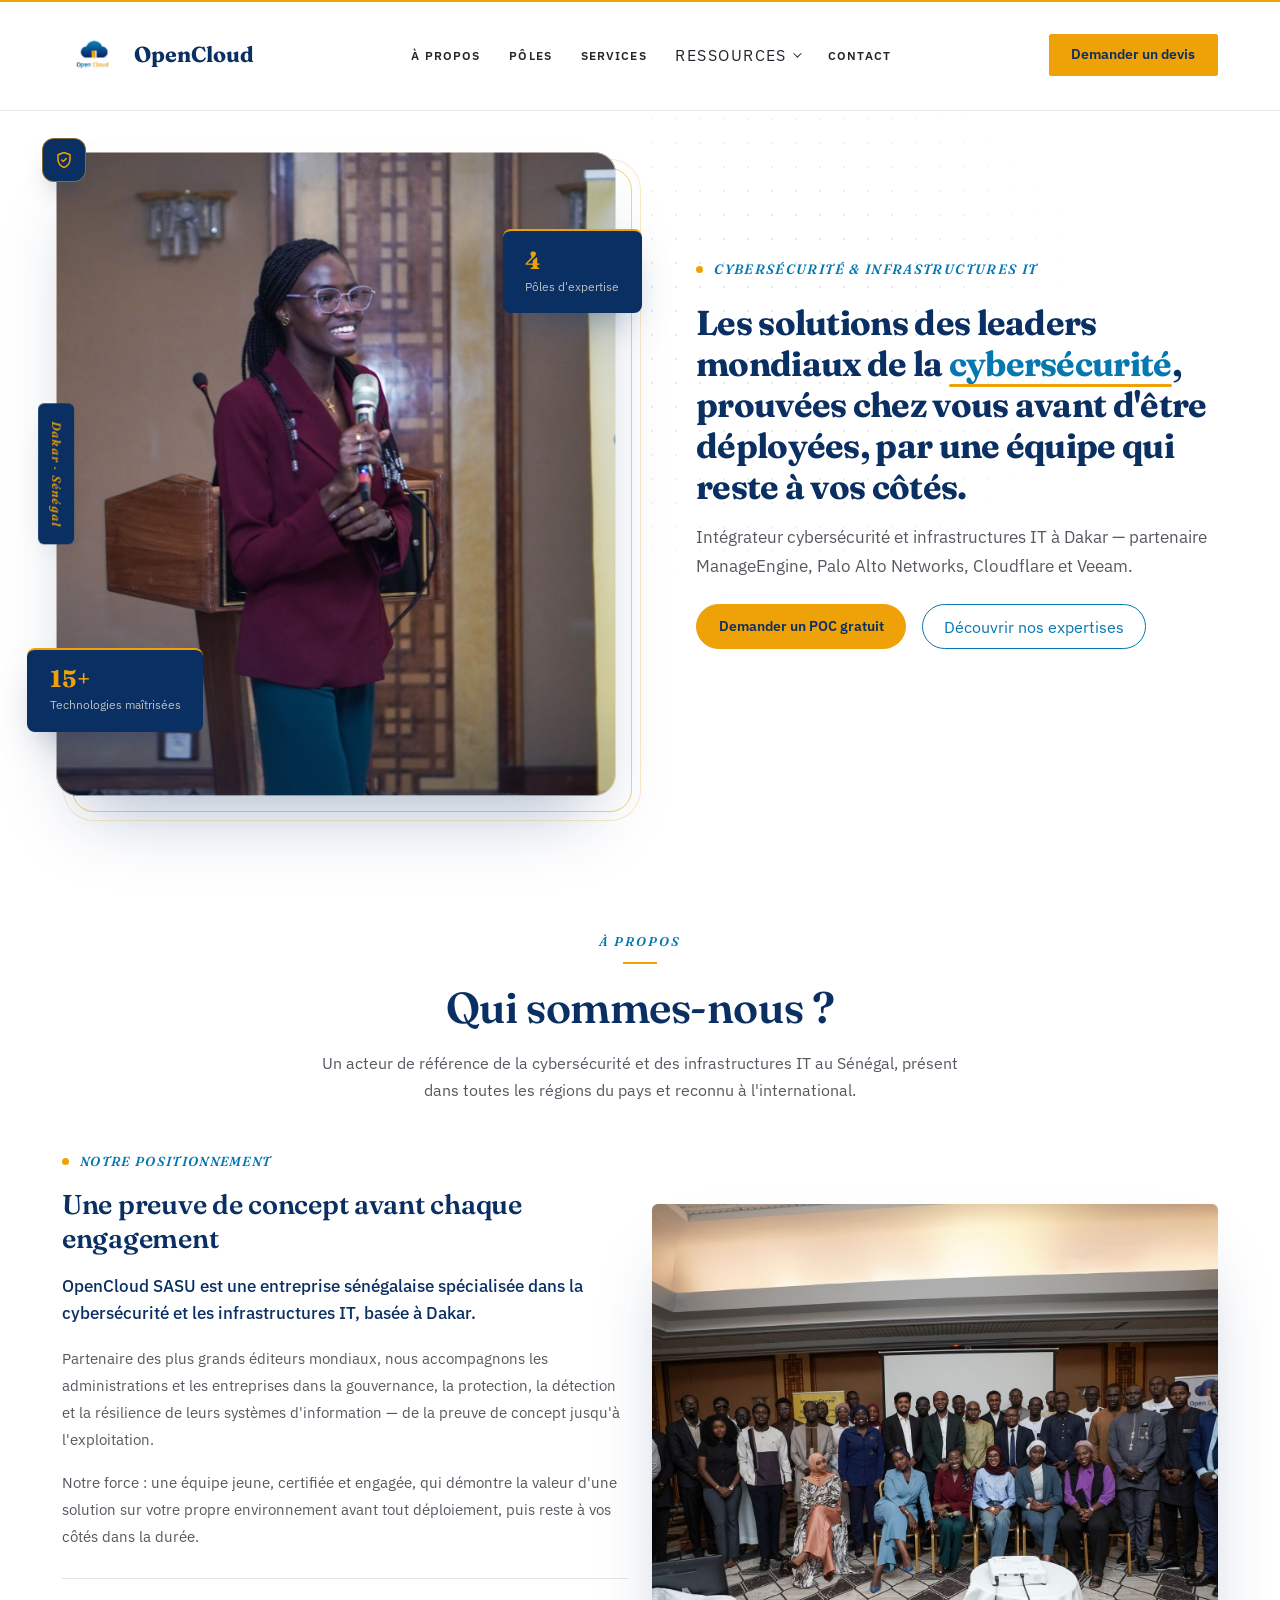
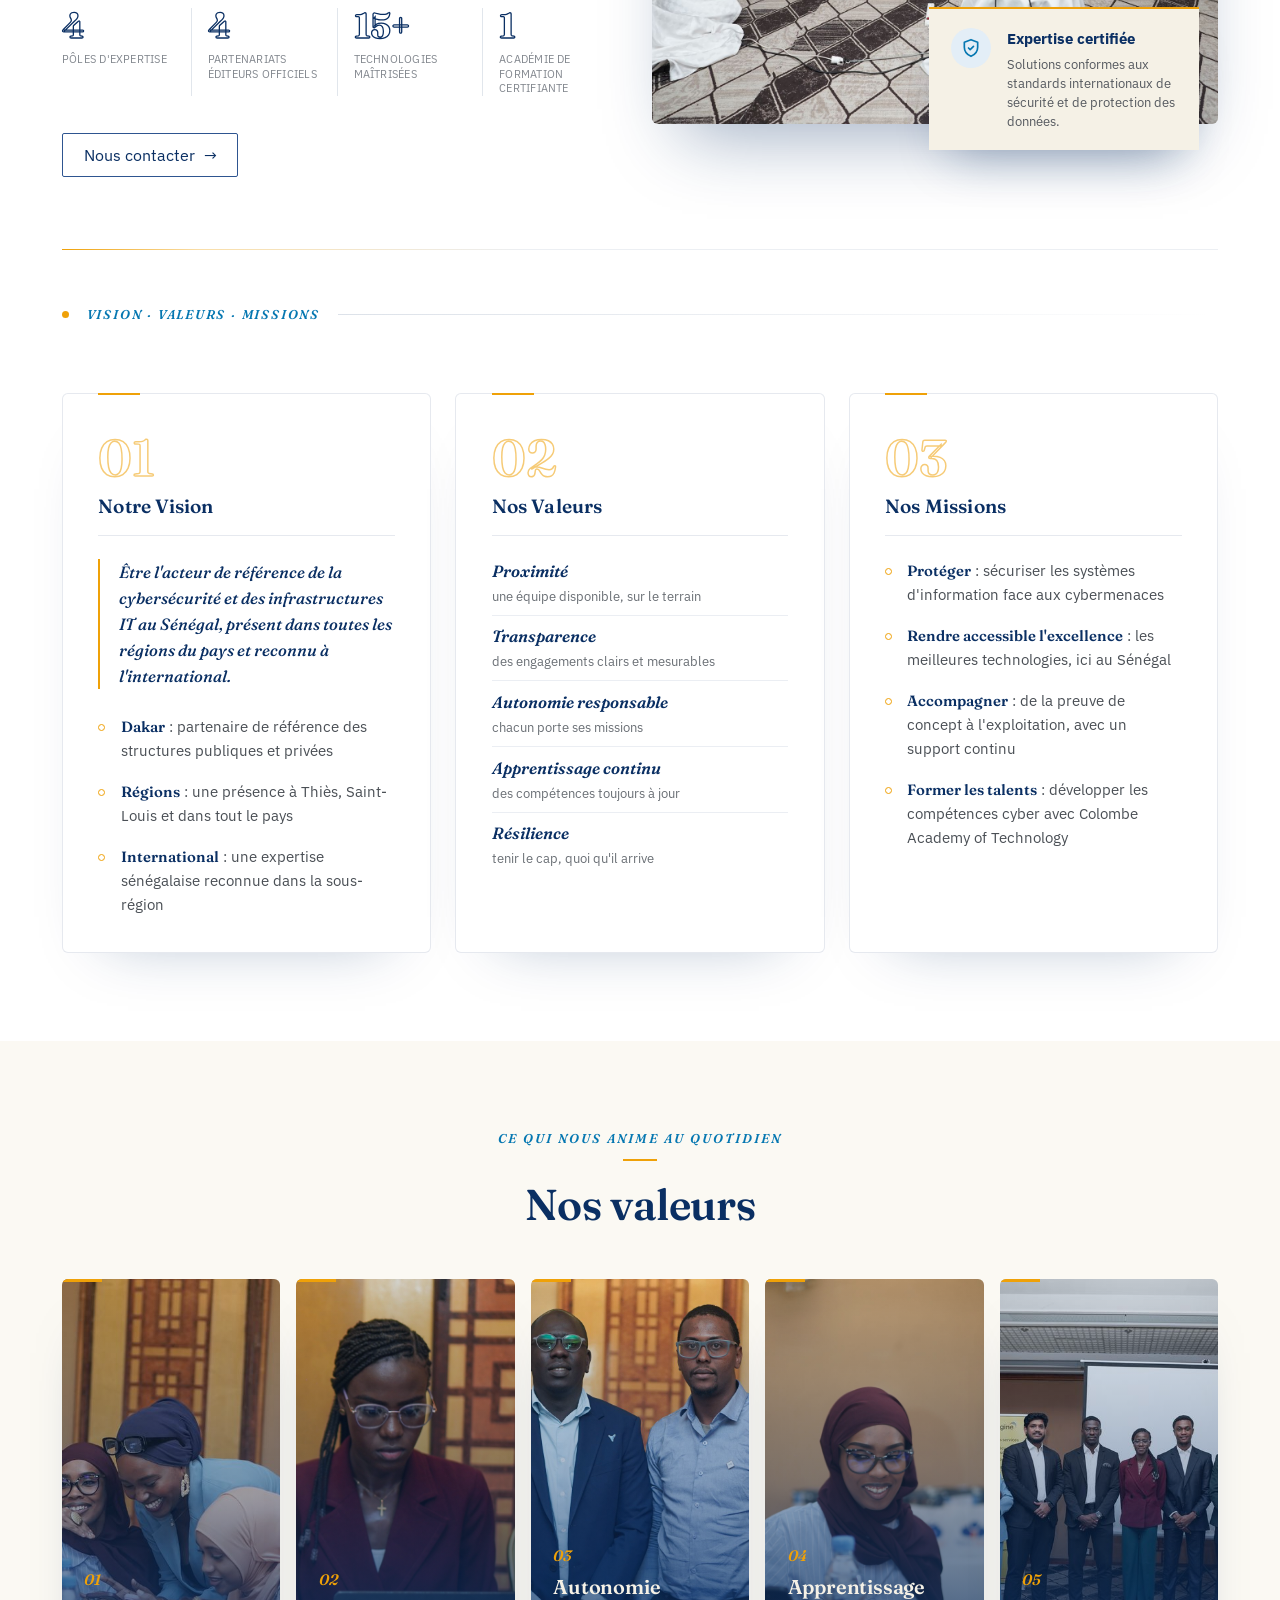
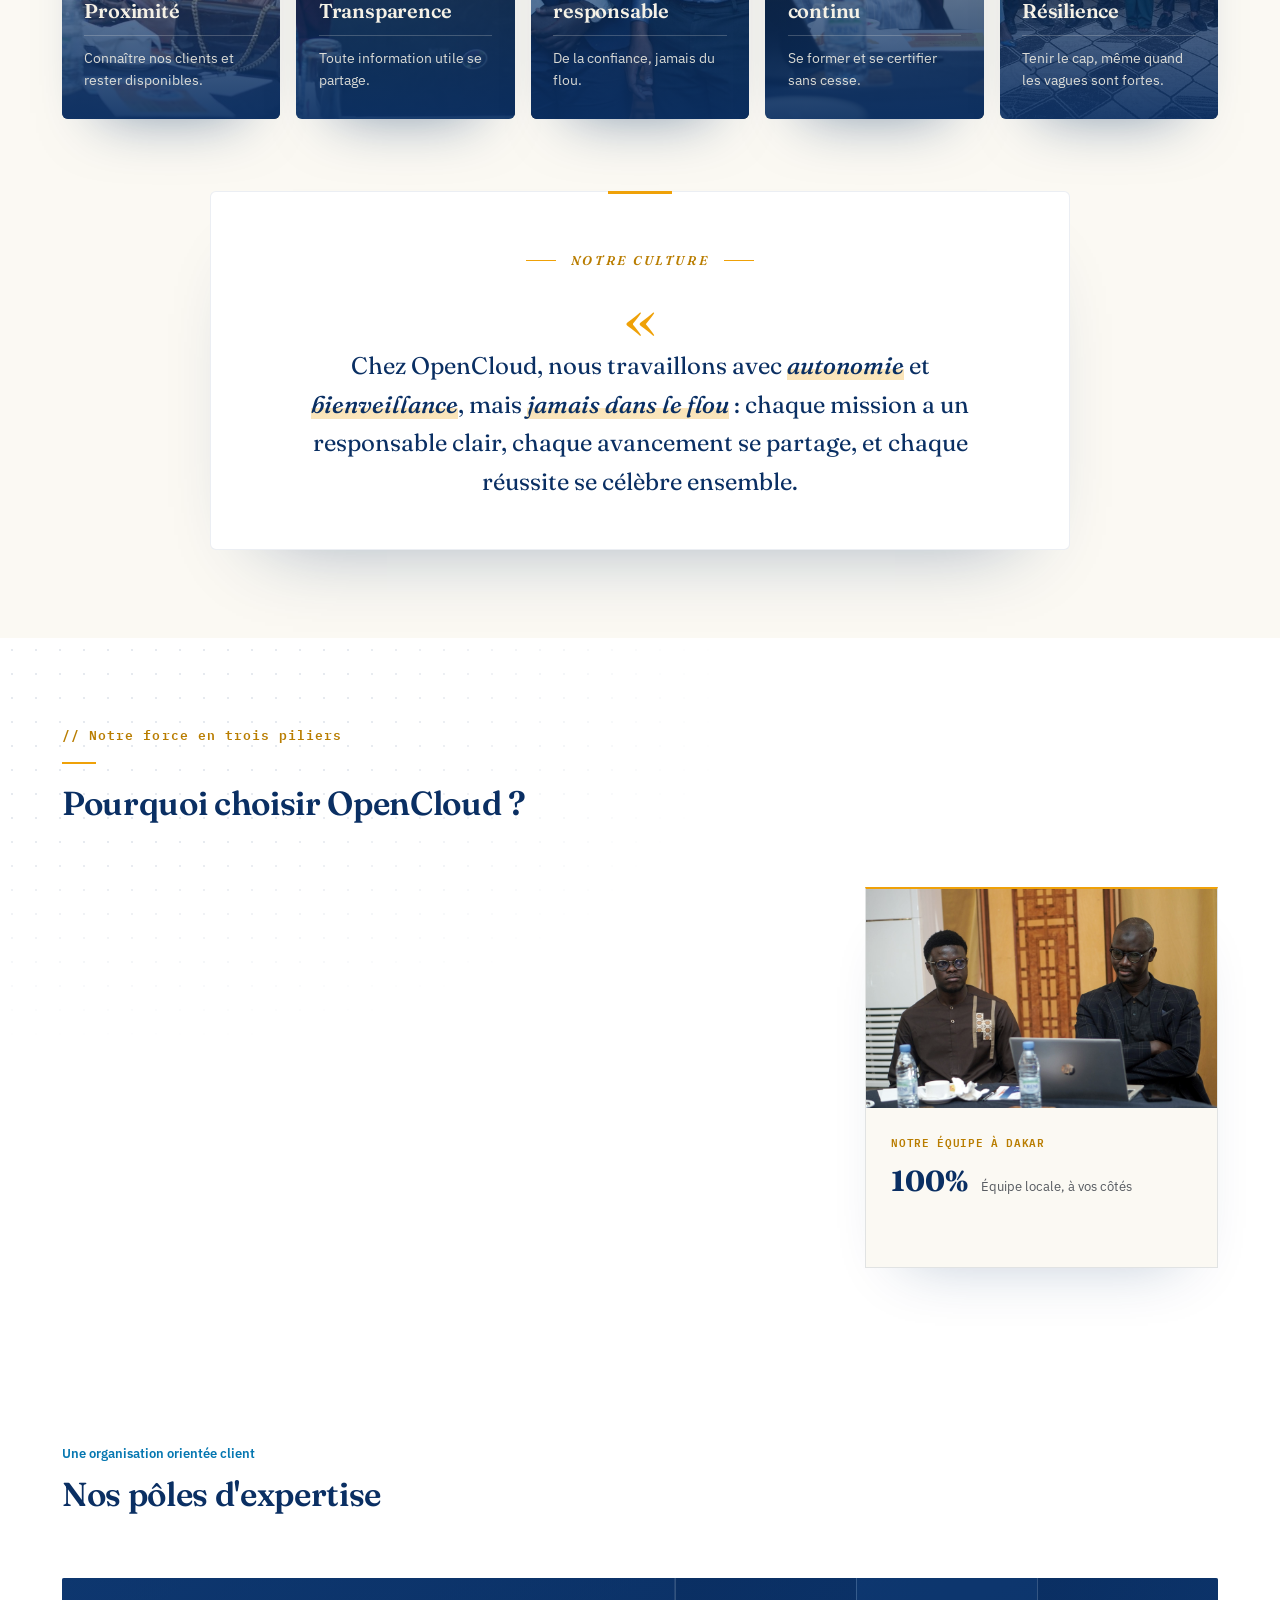
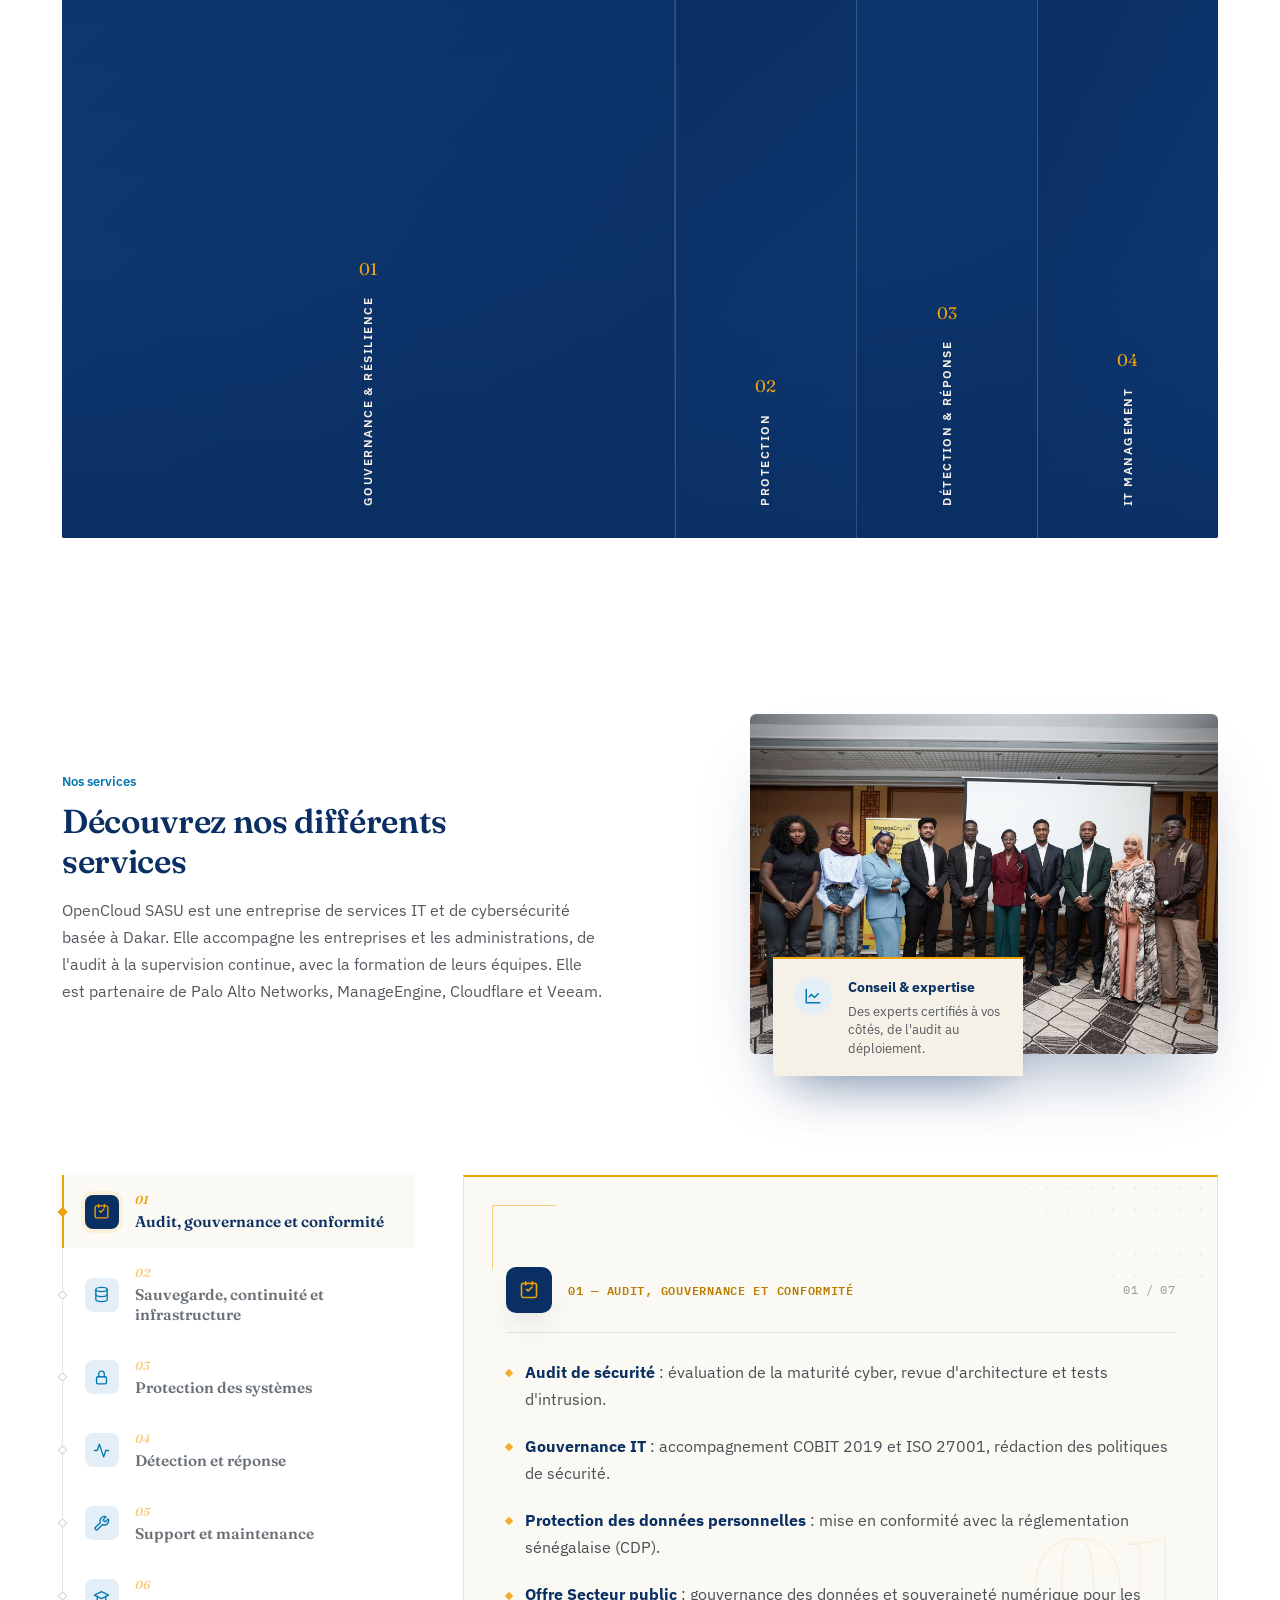
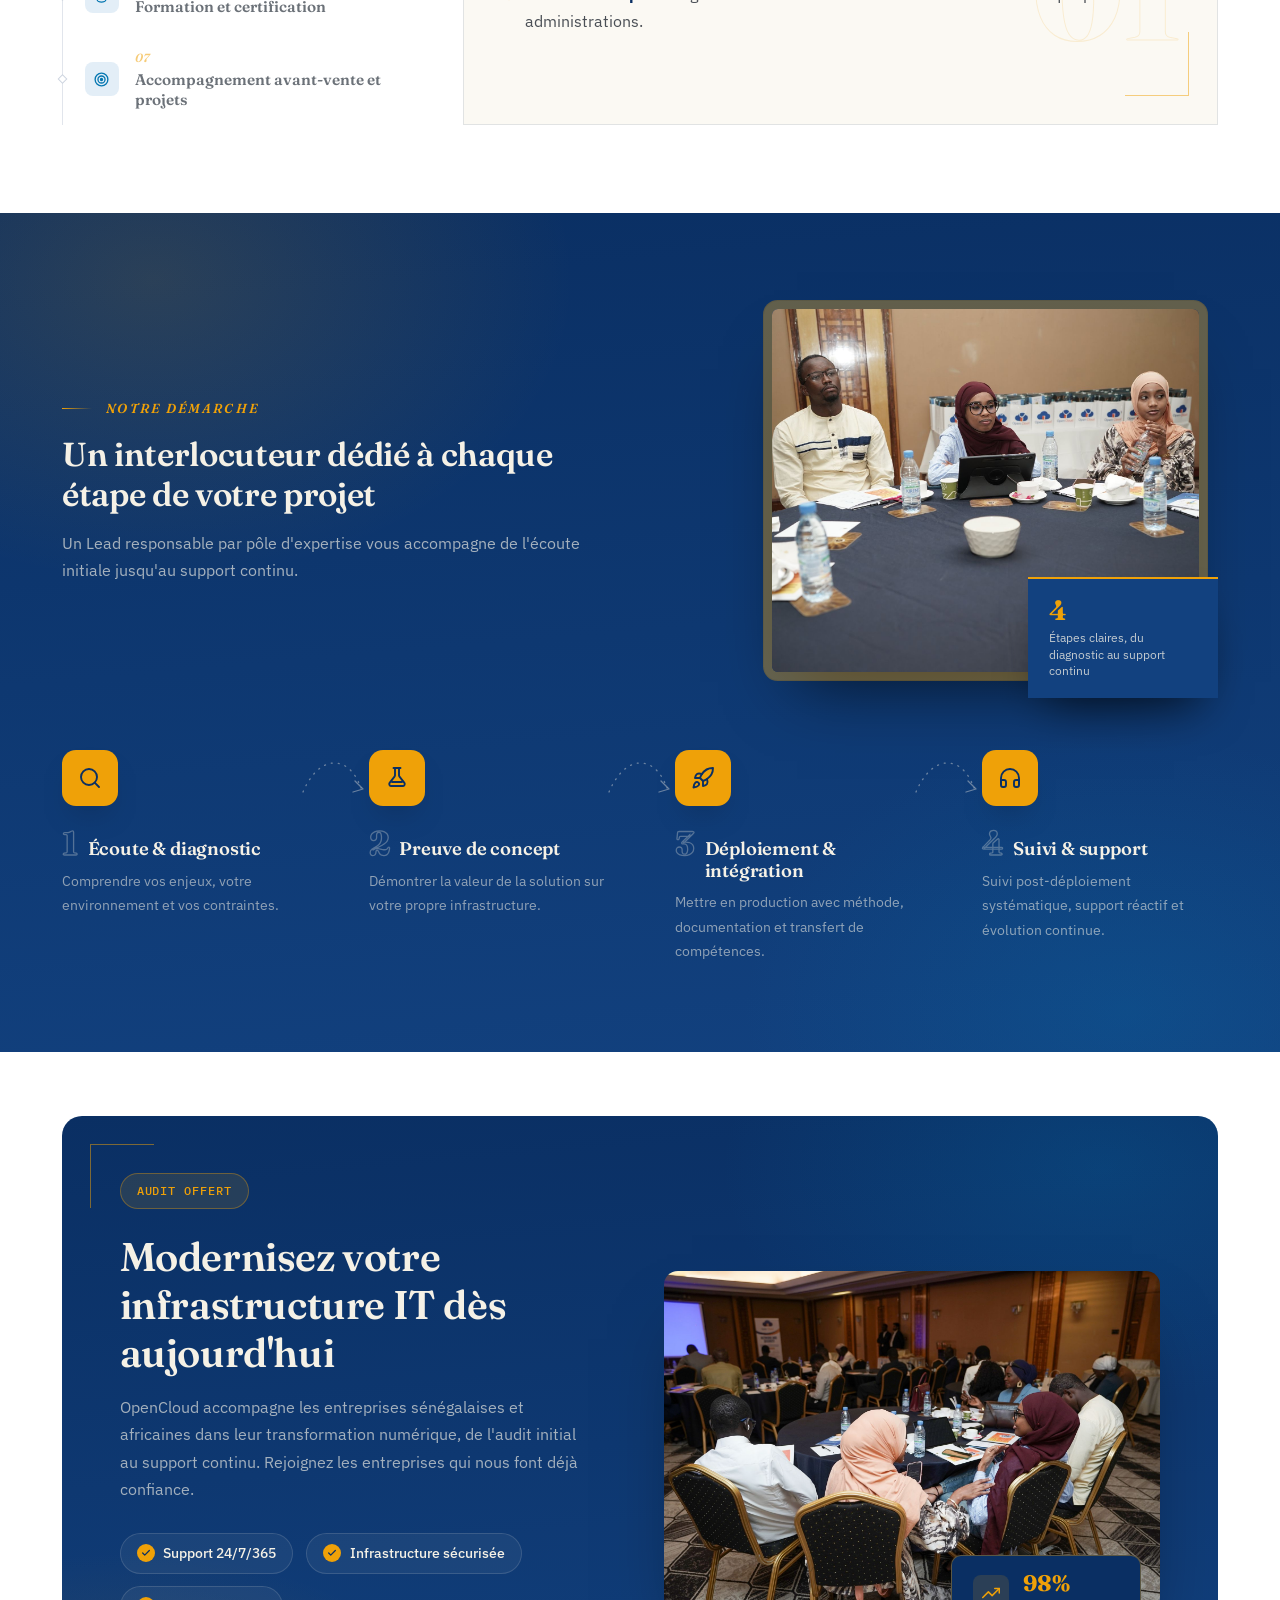
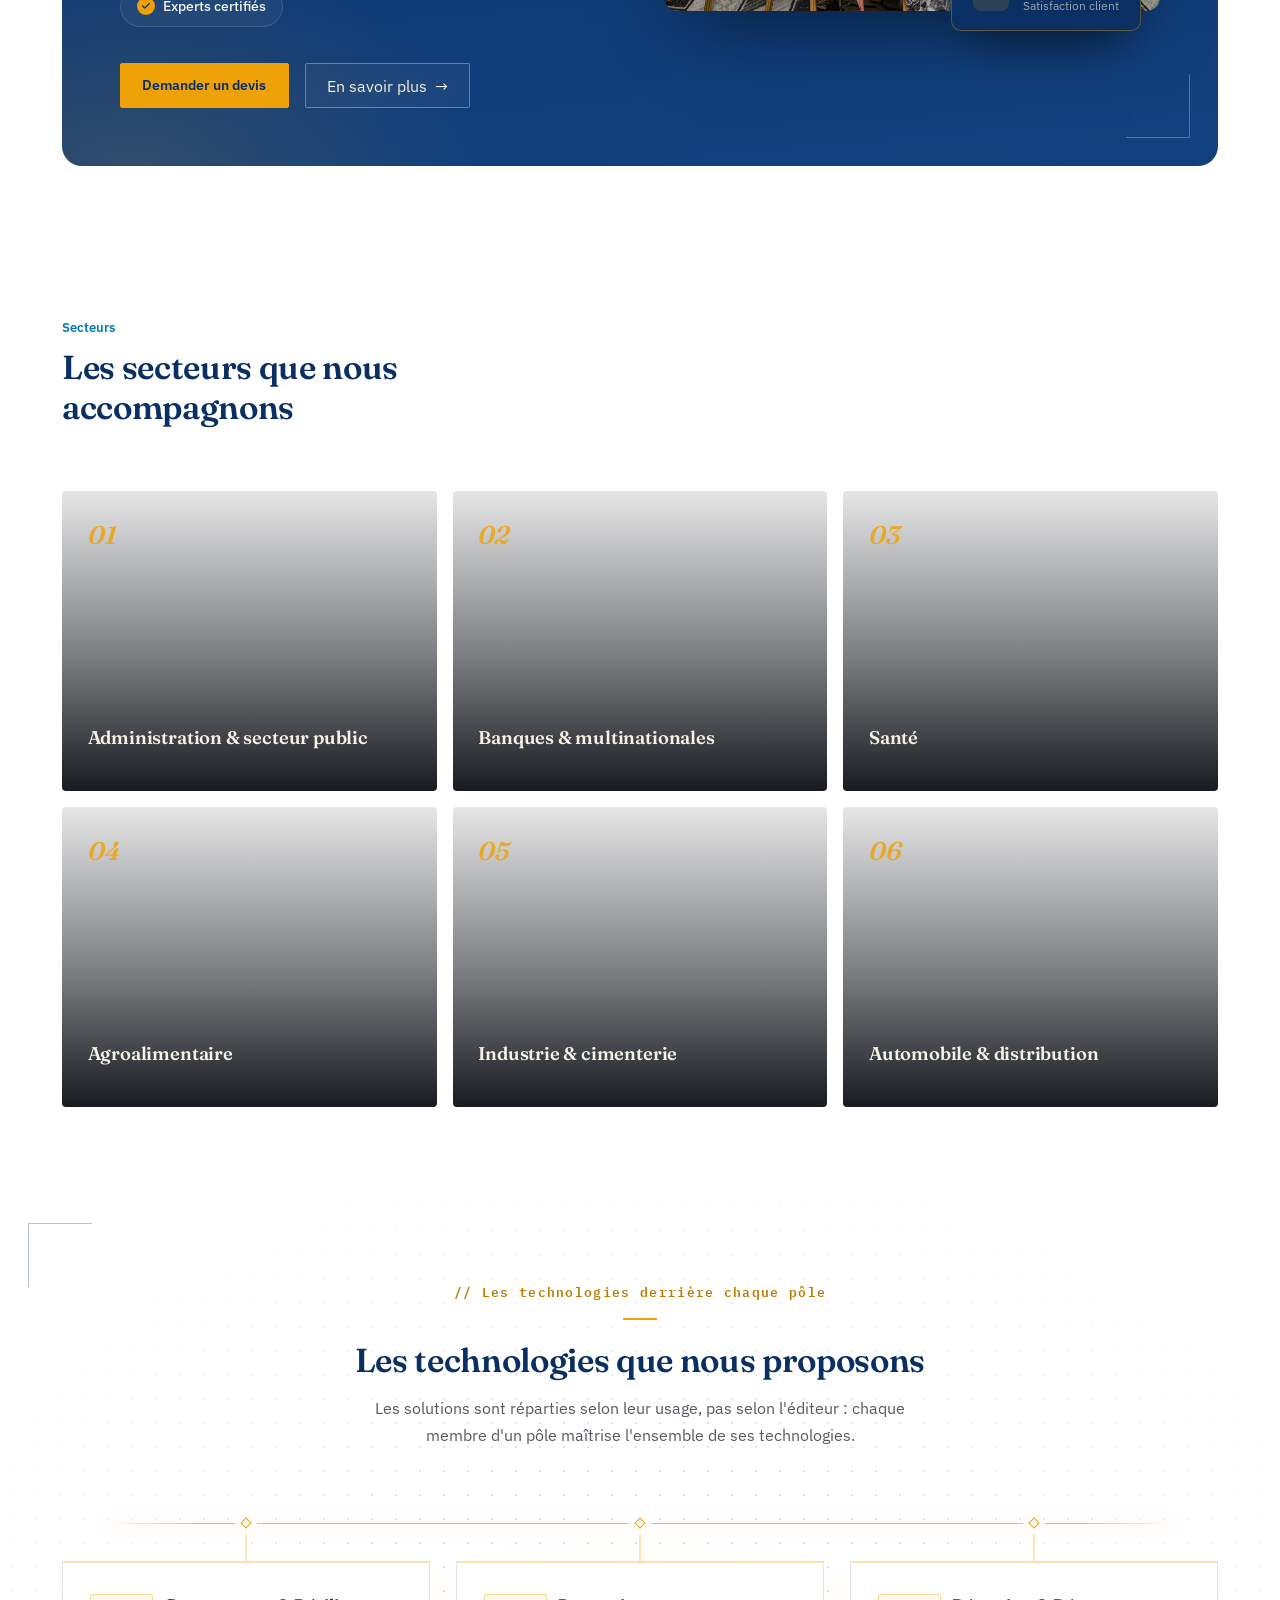
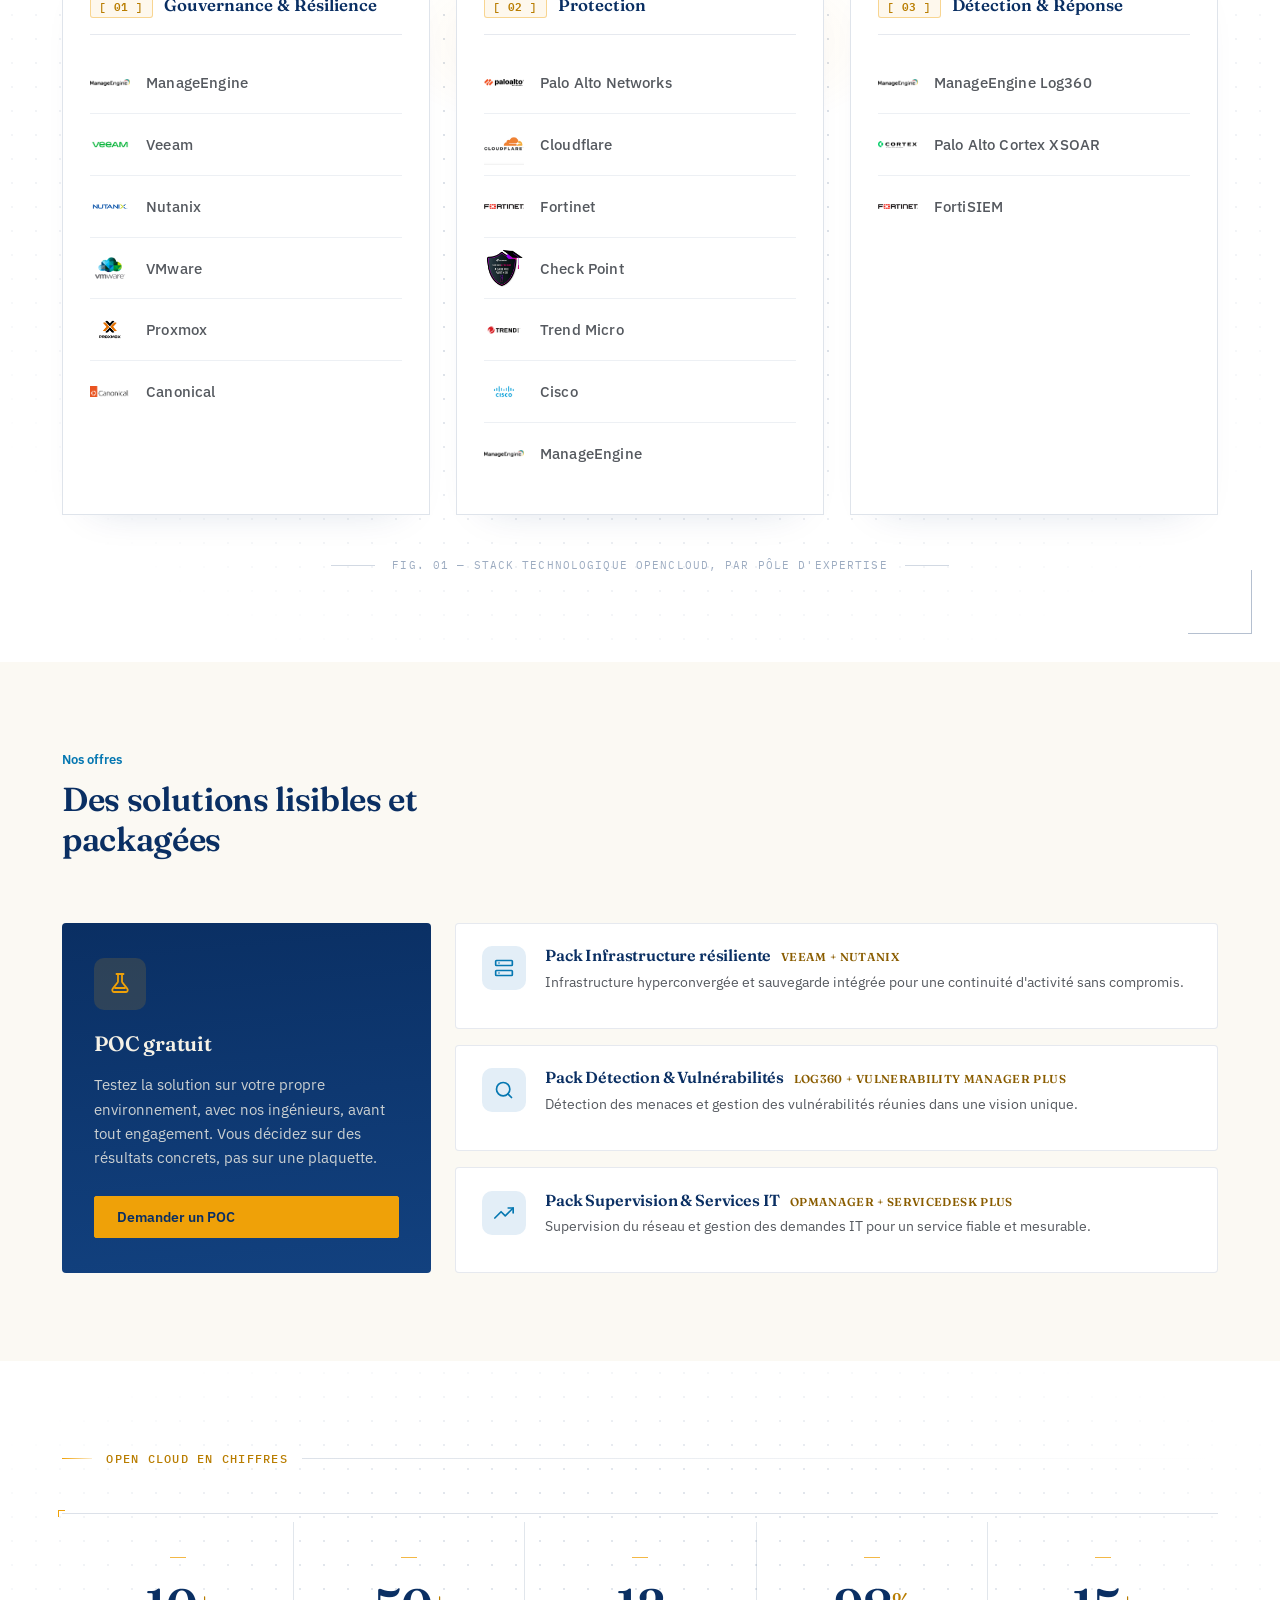
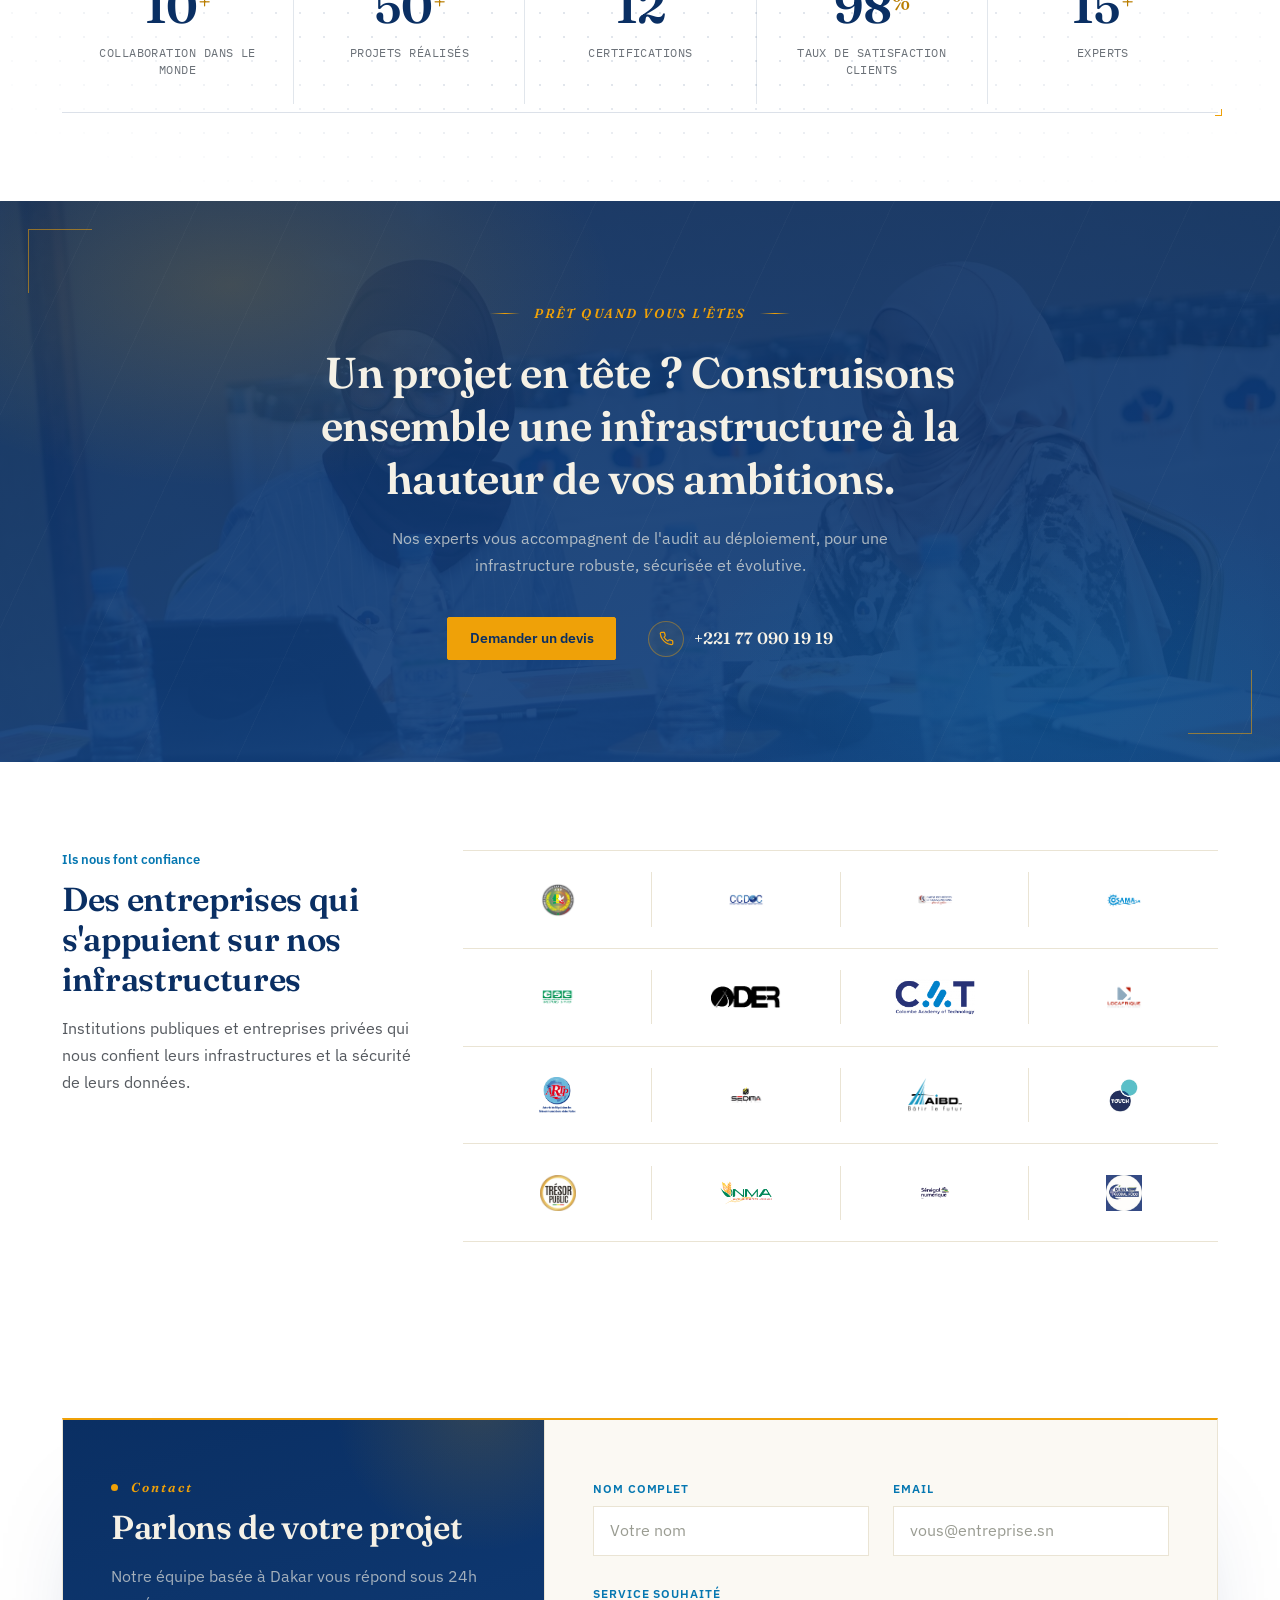
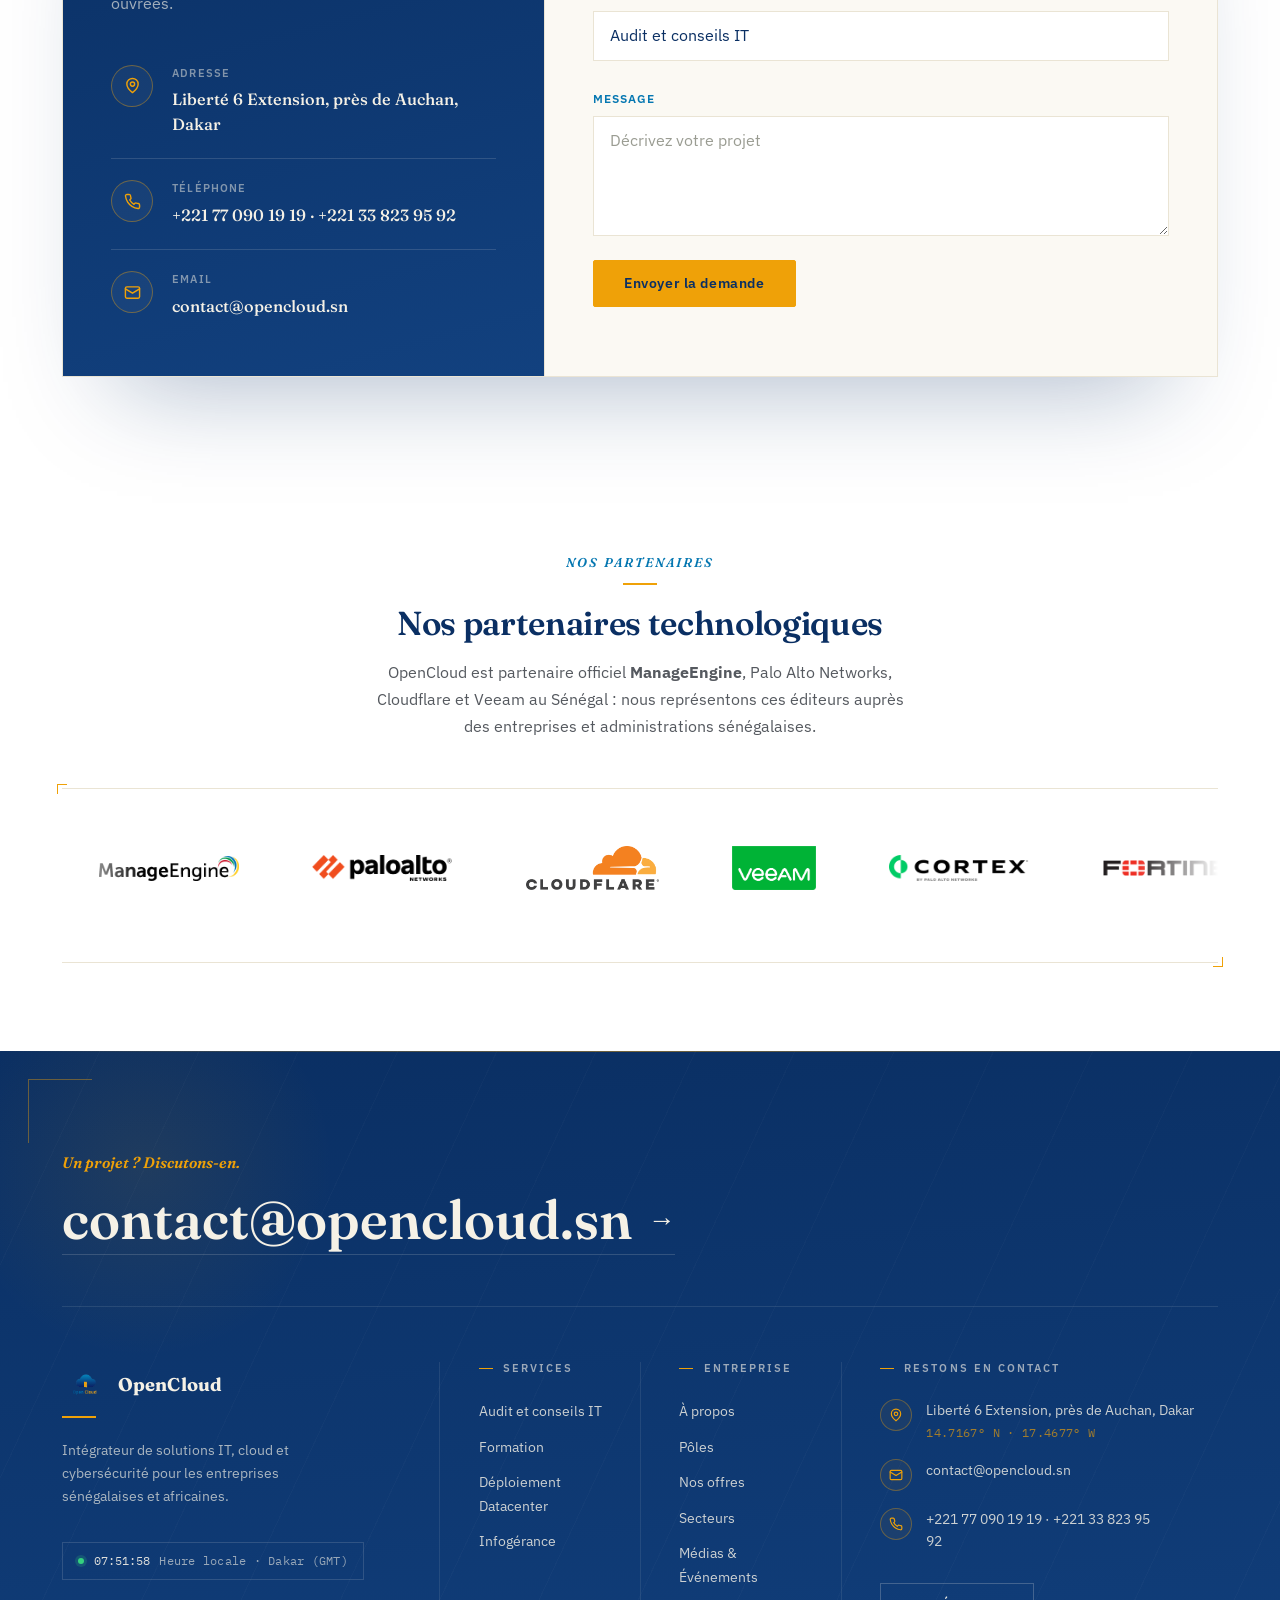
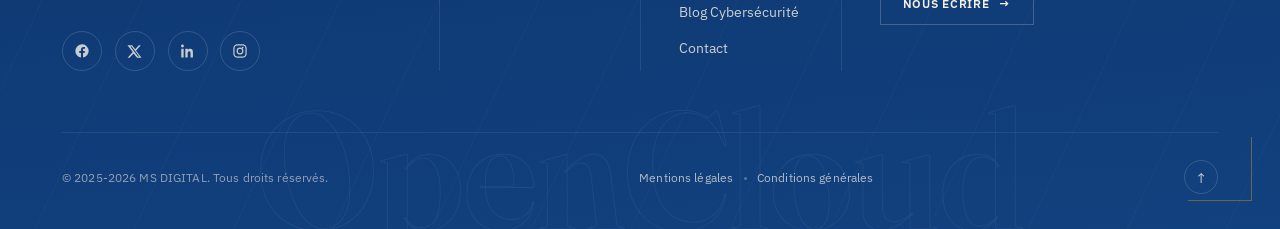
==== index.html @ cae8d03e "Initial deploy: OpenCloud SN website for supervisor review Static site (HTML/CSS/JS) built for OpenC" ====
<!doctype html>
<html lang="fr">
<head>
<meta charset="utf-8">
<meta name="viewport" content="width=device-width, initial-scale=1">
<title>OpenCloud SN — Partenaire ManageEngine au Sénégal | Cybersécurité Dakar</title>
<meta name="description" content="OpenCloud est partenaire officiel ManageEngine, Palo Alto Networks, Cloudflare et Veeam au Sénégal. Intégrateur cybersécurité et infrastructures IT basé à Dakar : audit, gouvernance, protection, détection & réponse, infogérance.">
<link rel="canonical" href="https://www.opencloud.sn/">
<link rel="icon" type="image/png" href="images/logo_open.png">

<meta property="og:type" content="website">
<meta property="og:site_name" content="OpenCloud SN">
<meta property="og:title" content="OpenCloud SN — Partenaire ManageEngine au Sénégal">
<meta property="og:description" content="Partenaire officiel ManageEngine, Palo Alto Networks, Cloudflare et Veeam. Intégrateur cybersécurité et infrastructures IT à Dakar, Sénégal.">
<meta property="og:image" content="https://www.opencloud.sn/images/logo_open.png">
<meta property="og:locale" content="fr_SN">

<link rel="preconnect" href="https://fonts.googleapis.com">
<link rel="preconnect" href="https://fonts.gstatic.com" crossorigin>
<link href="https://fonts.googleapis.com/css2?family=Fraunces:opsz,wght@9..144,500;9..144,600;9..144,700&family=IBM+Plex+Sans:wght@400;500;600;700&family=IBM+Plex+Mono:wght@400;500;600&display=swap" rel="stylesheet">

<link rel="stylesheet" href="bootstrap.min.css">
<link rel="stylesheet" href="style.css">

<script type="application/ld+json">
{
  "@context": "https://schema.org",
  "@type": "Organization",
  "name": "OpenCloud SASU",
  "alternateName": "OpenCloud SN",
  "url": "https://www.opencloud.sn/",
  "logo": "https://www.opencloud.sn/images/logo_open.png",
  "description": "OpenCloud est un intégrateur de solutions IT et de cybersécurité basé à Dakar, Sénégal, partenaire officiel de ManageEngine, Palo Alto Networks, Cloudflare et Veeam.",
  "address": {
    "@type": "PostalAddress",
    "streetAddress": "Liberté 6 Extension, près de Auchan",
    "addressLocality": "Dakar",
    "addressCountry": "SN"
  },
  "geo": {
    "@type": "GeoCoordinates",
    "latitude": 14.7167,
    "longitude": -17.4677
  },
  "telephone": "+221770901919",
  "email": "contact@opencloud.sn",
  "areaServed": {
    "@type": "Country",
    "name": "Sénégal"
  },
  "knowsAbout": ["ManageEngine", "Palo Alto Networks", "Cloudflare", "Veeam", "Cybersécurité", "SIEM", "SOC"],
  "makesOffer": [
    {
      "@type": "Offer",
      "itemOffered": {
        "@type": "Service",
        "name": "Intégration et support ManageEngine",
        "provider": { "@type": "Organization", "name": "OpenCloud SASU" },
        "areaServed": "Sénégal"
      }
    }
  ]
}
</script>
</head>
<body>

<div class="scroll-progress" id="scrollProgress" aria-hidden="true"></div>

<!-- ===================== HEADER ===================== -->
<header class="site-header site-header-solid">
  <div class="container-xl d-flex align-items-center justify-content-between">
    <a href="#" class="brand"><img src="images/logo_open.png" alt="OpenCloud SN" class="brand-logo">OpenCloud</a>

    <nav class="d-none d-lg-flex align-items-center">
      <a href="#a-propos" class="nav-link-custom">À propos</a>
      <a href="#business-units" class="nav-link-custom">Pôles</a>
      <a href="#services" class="nav-link-custom">Services</a>
      <div class="nav-dropdown dropdown">
        <button class="nav-link-custom nav-dropdown-toggle" type="button" data-bs-toggle="dropdown" aria-expanded="false">
          Ressources<span class="nav-dropdown-caret" aria-hidden="true"></span>
        </button>
        <ul class="dropdown-menu nav-dropdown-menu">
          <li><a class="dropdown-item" href="medias-evenements.html">Médias &amp; Événements</a></li>
          <li><a class="dropdown-item" href="blog-cybersecurite.html">Blog Cybersécurité</a></li>
        </ul>
      </div>
      <a href="#contact" class="nav-link-custom">Contact</a>
    </nav>

    <div class="d-flex align-items-center gap-3">
      <a href="devis.html" class="btn-gold d-none d-lg-inline-flex">Demander un devis</a>
      <button type="button" class="nav-burger d-lg-none" data-bs-toggle="offcanvas" data-bs-target="#mobileNav" aria-controls="mobileNav" aria-label="Ouvrir le menu">
        <span></span><span></span><span></span>
      </button>
    </div>
  </div>
</header>

<!-- ===================== MENU MOBILE ===================== -->
<div class="offcanvas offcanvas-end mobile-nav" tabindex="-1" id="mobileNav" aria-labelledby="mobileNavLabel">
  <div class="offcanvas-header">
    <a href="#" class="brand" style="color:var(--paper);"><img src="images/logo_open.png" alt="OpenCloud SN" class="brand-logo" style="height:38px;">OpenCloud</a>
    <button type="button" class="btn-close btn-close-white" data-bs-dismiss="offcanvas" aria-label="Fermer"></button>
  </div>
  <div class="offcanvas-body">
    <nav class="mobile-nav-links">
      <a href="#a-propos" data-bs-dismiss="offcanvas">À propos</a>
      <a href="#business-units" data-bs-dismiss="offcanvas">Pôles</a>
      <a href="#services" data-bs-dismiss="offcanvas">Services</a>
      <a href="medias-evenements.html" data-bs-dismiss="offcanvas">Médias &amp; Événements</a>
      <a href="blog-cybersecurite.html" data-bs-dismiss="offcanvas">Blog Cybersécurité</a>
      <a href="#contact" data-bs-dismiss="offcanvas">Contact</a>
    </nav>

    <div class="mobile-nav-footer">
      <a href="devis.html" class="btn-gold" data-bs-dismiss="offcanvas">Demander un devis</a>
    </div>
  </div>
</div>

<!-- ===================== HERO ===================== -->
<section class="hero hero-split hero-split-light">
  <div class="hero-split-media">
    <div class="hero-split-photo-wrap">
      <div class="hero-split-photo" style="background-image:url('images/picture2.jpg')"></div>

      <span class="hero-split-badge-icon" aria-hidden="true">
        <svg width="18" height="18" viewBox="0 0 24 24" fill="none" stroke="currentColor" stroke-width="2" stroke-linecap="round" stroke-linejoin="round"><path d="M12 2 4 5v6c0 5 3.5 9 8 11 4.5-2 8-6 8-11V5l-8-3Z"/><path d="m9 12 2 2 4-4"/></svg>
      </span>

      <div class="hero-split-stat hero-split-stat-tr">
        <div class="hls-num"><span class="hfs-count" data-target="4" data-decimals="0">0</span></div>
        <div class="hls-lbl">Pôles d'expertise</div>
      </div>

      <div class="hero-split-stat hero-split-stat-bl">
        <div class="hls-num"><span class="hfs-count" data-target="15" data-decimals="0">0</span>+</div>
        <div class="hls-lbl">Technologies maîtrisées</div>
      </div>

      <span class="hero-split-photo-tab">Dakar · Sénégal</span>
    </div>
  </div>

  <div class="hero-split-text">
    <div class="hero-text-block">
      <div class="hero-masthead mb-4">
        <span class="hero-eyebrow-dot" aria-hidden="true"></span>
        <span class="hero-masthead-label">Cybersécurité &amp; infrastructures IT</span>
      </div>

      <h1 class="mb-3">Les solutions des leaders mondiaux de la <span class="hl">cybersécurité</span>, prouvées chez vous avant d'être déployées, par une équipe qui reste à vos côtés.</h1>

      <p class="lead-copy mb-4">
        Intégrateur cybersécurité et infrastructures IT à Dakar — partenaire ManageEngine, Palo Alto Networks, Cloudflare et Veeam.
      </p>

      <div class="d-flex gap-3 flex-wrap hero-cta-row">
        <button type="button" class="btn-gold btn-pill btn-arrow" data-bs-toggle="modal" data-bs-target="#pocModal">Demander un POC gratuit</button>
        <a href="#services" class="btn-outline-ink btn-pill">Découvrir nos expertises</a>
      </div>
    </div>
  </div>
</section>

<!-- ===================== A PROPOS ===================== -->
<section id="a-propos" class="section about-section">
  <div class="container-xl">
    <div class="text-center about-head mb-5">
      <div class="about-eyebrow-center">À propos</div>
      <span class="about-eyebrow-rule"></span>
      <h2 class="about-title">Qui sommes-nous&nbsp;?</h2>
      <p class="about-subtitle">Un acteur de référence de la cybersécurité et des infrastructures IT au Sénégal, présent dans toutes les régions du pays et reconnu à l'international.</p>
    </div>

    <div class="row align-items-center gy-5">
      <div class="col-lg-6">
        <div class="about-kicker"><span class="hero-eyebrow-dot" aria-hidden="true"></span>Notre positionnement</div>
        <h3 class="about-subhead">Une preuve de concept avant chaque engagement</h3>
        <p class="about-lead-sentence">OpenCloud SASU est une entreprise sénégalaise spécialisée dans la cybersécurité et les infrastructures IT, basée à Dakar.</p>
        <p class="about-body-text">Partenaire des plus grands éditeurs mondiaux, nous accompagnons les administrations et les entreprises dans la gouvernance, la protection, la détection et la résilience de leurs systèmes d'information — de la preuve de concept jusqu'à l'exploitation.</p>
        <p class="about-body-text">Notre force&nbsp;: une équipe jeune, certifiée et engagée, qui démontre la valeur d'une solution sur votre propre environnement avant tout déploiement, puis reste à vos côtés dans la durée.</p>

        <div class="about-stats-strip">
          <div class="about-stat">
            <div class="about-stat-num"><span class="hfs-count" data-target="4" data-decimals="0">0</span></div>
            <div class="about-stat-lbl">Pôles d'expertise</div>
          </div>
          <div class="about-stat">
            <div class="about-stat-num"><span class="hfs-count" data-target="4" data-decimals="0">0</span></div>
            <div class="about-stat-lbl">Partenariats éditeurs officiels</div>
          </div>
          <div class="about-stat">
            <div class="about-stat-num"><span class="hfs-count" data-target="15" data-decimals="0">0</span>+</div>
            <div class="about-stat-lbl">Technologies maîtrisées</div>
          </div>
          <div class="about-stat">
            <div class="about-stat-num"><span class="hfs-count" data-target="1" data-decimals="0">0</span></div>
            <div class="about-stat-lbl">Académie de formation certifiante</div>
          </div>
        </div>

        <a href="#contact" class="btn-outline-ink btn-arrow">Nous contacter</a>
      </div>

      <div class="col-lg-6">
        <div class="about-media">
          <div class="about-media-frame"></div>
          <div class="about-badge">
            <div class="about-badge-icon">
              <svg width="20" height="20" viewBox="0 0 24 24" fill="none" stroke="currentColor" stroke-width="2" stroke-linecap="round" stroke-linejoin="round"><path d="M12 2 4 5v6c0 5 3.5 9 8 11 4.5-2 8-6 8-11V5l-8-3Z"/><path d="m9 12 2 2 4-4"/></svg>
            </div>
            <div>
              <strong>Expertise certifiée</strong>
              <p>Solutions conformes aux standards internationaux de sécurité et de protection des données.</p>
            </div>
          </div>
        </div>
      </div>
    </div>

    <div class="about-columns-split">
      <div class="about-columns-label">Vision · Valeurs · Missions</div>
      <div class="row about-columns g-4">
      <div class="col-lg-4">
        <div class="about-col">
          <div class="about-col-index">01</div>
          <h3>Notre Vision</h3>
          <blockquote class="about-vision-quote">Être l'acteur de référence de la cybersécurité et des infrastructures IT au Sénégal, présent dans toutes les régions du pays et reconnu à l'international.</blockquote>
          <ul class="about-points list-unstyled">
            <li><strong>Dakar</strong>&nbsp;: partenaire de référence des structures publiques et privées</li>
            <li><strong>Régions</strong>&nbsp;: une présence à Thiès, Saint-Louis et dans tout le pays</li>
            <li><strong>International</strong>&nbsp;: une expertise sénégalaise reconnue dans la sous-région</li>
          </ul>
        </div>
      </div>
      <div class="col-lg-4">
        <div class="about-col">
          <div class="about-col-index">02</div>
          <h3>Nos Valeurs</h3>
          <ul class="about-values list-unstyled">
            <li>Proximité <span>une équipe disponible, sur le terrain</span></li>
            <li>Transparence <span>des engagements clairs et mesurables</span></li>
            <li>Autonomie responsable <span>chacun porte ses missions</span></li>
            <li>Apprentissage continu <span>des compétences toujours à jour</span></li>
            <li>Résilience <span>tenir le cap, quoi qu'il arrive</span></li>
          </ul>
        </div>
      </div>
      <div class="col-lg-4">
        <div class="about-col">
          <div class="about-col-index">03</div>
          <h3>Nos Missions</h3>
          <ul class="about-points list-unstyled">
            <li><strong>Protéger</strong>&nbsp;: sécuriser les systèmes d'information face aux cybermenaces</li>
            <li><strong>Rendre accessible l'excellence</strong>&nbsp;: les meilleures technologies, ici au Sénégal</li>
            <li><strong>Accompagner</strong>&nbsp;: de la preuve de concept à l'exploitation, avec un support continu</li>
            <li><strong>Former les talents</strong>&nbsp;: développer les compétences cyber avec Colombe Academy of Technology</li>
          </ul>
        </div>
      </div>
      </div>
    </div>
  </div>
</section>

<!-- ===================== NOS VALEURS ===================== -->
<section id="valeurs" class="section values-section">
  <div class="container-xl">
    <div class="text-center values-head mb-5">
      <div class="about-eyebrow-center">Ce qui nous anime au quotidien</div>
      <span class="about-eyebrow-rule"></span>
      <h2 class="about-title">Nos valeurs</h2>
    </div>

    <div class="values-grid">
      <article class="value-card" role="img" aria-label="Échange entre l'équipe OpenCloud et des participants lors d'un séminaire" style="background-image:url('images/valeur-proximite.jpg'); background-position:center 35%;">
        <div class="value-card-overlay"></div>
        <div class="value-card-body">
          <span class="value-card-num">01</span>
          <h3>Proximité</h3>
          <p>Connaître nos clients et rester disponibles.</p>
        </div>
      </article>
      <article class="value-card" role="img" aria-label="Membre de l'équipe OpenCloud concentrée sur son travail" style="background-image:url('images/opt/Bob.jpg'); background-position:center 22%;">
        <div class="value-card-overlay"></div>
        <div class="value-card-body">
          <span class="value-card-num">02</span>
          <h3>Transparence</h3>
          <p>Toute information utile se partage.</p>
        </div>
      </article>
      <article class="value-card" role="img" aria-label="Deux membres de l'équipe OpenCloud côte à côte" style="background-image:url('images/opt/confiance.jpg'); background-position:center 20%;">
        <div class="value-card-overlay"></div>
        <div class="value-card-body">
          <span class="value-card-num">03</span>
          <h3>Autonomie responsable</h3>
          <p>De la confiance, jamais du flou.</p>
        </div>
      </article>
      <article class="value-card" role="img" aria-label="Membre de l'équipe OpenCloud en formation" style="background-image:url('images/opt/khodia2.jpg'); background-position:center 25%;">
        <div class="value-card-overlay"></div>
        <div class="value-card-body">
          <span class="value-card-num">04</span>
          <h3>Apprentissage continu</h3>
          <p>Se former et se certifier sans cesse.</p>
        </div>
      </article>
      <article class="value-card" role="img" aria-label="L'équipe OpenCloud réunie" style="background-image:url('images/valeur-resilience.jpg'); background-position:center 40%;">
        <div class="value-card-overlay"></div>
        <div class="value-card-body">
          <span class="value-card-num">05</span>
          <h3>Résilience</h3>
          <p>Tenir le cap, même quand les vagues sont fortes.</p>
        </div>
      </article>
    </div>

    <figure class="culture-quote">
      <div class="culture-quote-eyebrow"><span aria-hidden="true"></span>Notre culture<span aria-hidden="true"></span></div>
      <span class="culture-quote-mark" aria-hidden="true">&laquo;</span>
      <blockquote>Chez OpenCloud, nous travaillons avec <em>autonomie</em> et <em>bienveillance</em>, mais <em>jamais dans le flou</em>&nbsp;: chaque mission a un responsable clair, chaque avancement se partage, et chaque réussite se célèbre ensemble.</blockquote>
    </figure>
  </div>
</section>

<!-- ===================== POURQUOI OPENCLOUD ===================== -->
<section class="section why-tabs-section">
  <div class="container-xl why-tabs-inner">
    <div class="row mb-5">
      <div class="col-lg-7">
        <div class="why-tabs-eyebrow">// Notre force en trois piliers</div>
        <span class="why-tabs-rule" aria-hidden="true"></span>
        <h2 class="why-tabs-title mb-3">Pourquoi choisir OpenCloud&nbsp;?</h2>
      </div>
    </div>

    <div class="row g-5">
      <div class="col-lg-8">
        <div class="why-pillars">
          <div class="why-pillar">
            <span class="why-pillar-num">01</span>
            <div class="why-panel-icon" aria-hidden="true"><svg width="24" height="24" viewBox="0 0 24 24" fill="none" stroke="currentColor" stroke-width="1.8" stroke-linecap="round" stroke-linejoin="round"><circle cx="12" cy="8" r="6"/><path d="M15.5 13.5 17 22l-5-3-5 3 1.5-8.5"/></svg></div>
            <div>
              <h3 class="why-panel-title">Des partenaires de référence</h3>
              <p class="why-panel-desc">Partenaire ManageEngine, Palo Alto Networks, Cloudflare et Veeam&nbsp;: une crédibilité technique reconnue par les éditeurs eux-mêmes.</p>
            </div>
          </div>
          <div class="why-pillar">
            <span class="why-pillar-num">02</span>
            <div class="why-panel-icon" aria-hidden="true"><svg width="24" height="24" viewBox="0 0 24 24" fill="none" stroke="currentColor" stroke-width="1.8" stroke-linecap="round" stroke-linejoin="round"><path d="M10 2v7.31a2 2 0 0 1-.5 1.32L4.6 16.9A2 2 0 0 0 6 20h12a2 2 0 0 0 1.4-3.1l-4.9-6.27a2 2 0 0 1-.5-1.32V2"/><path d="M8.5 2h7"/><path d="M7 16h10"/></svg></div>
            <div>
              <h3 class="why-panel-title">La preuve avant l'engagement</h3>
              <p class="why-panel-desc">Des preuves de concept (POC) rapides, sur votre environnement, pour mesurer la valeur d'une solution avant d'investir.</p>
            </div>
          </div>
          <div class="why-pillar">
            <span class="why-pillar-num">03</span>
            <div class="why-panel-icon" aria-hidden="true"><svg width="24" height="24" viewBox="0 0 24 24" fill="none" stroke="currentColor" stroke-width="1.8" stroke-linecap="round" stroke-linejoin="round"><path d="M17 21v-2a4 4 0 0 0-4-4H5a4 4 0 0 0-4 4v2"/><circle cx="9" cy="7" r="4"/><path d="M23 21v-2a4 4 0 0 0-3-3.87"/><path d="M16 3.13a4 4 0 0 1 0 7.75"/></svg></div>
            <div>
              <h3 class="why-panel-title">Proximité et fidélité</h3>
              <p class="why-panel-desc">Une équipe jeune, disponible et résiliente, qui connaît ses clients et reste à leurs côtés bien après la mise en service.</p>
            </div>
          </div>
        </div>
      </div>

      <div class="col-lg-4">
        <div class="why-side-card">
          <div class="why-side-photo" style="background-image:url('images/picture3.jpg')"></div>
          <div class="why-side-body">
            <div class="why-side-caption">Notre équipe à Dakar</div>
            <div class="why-side-stats-row">
              <div class="why-side-stat-num">100%</div>
              <div class="why-side-stat-lbl">Équipe locale, à vos côtés</div>
            </div>
          </div>
        </div>
      </div>
    </div>
  </div>
</section>

<!-- ===================== BUSINESS UNITS / POLES ===================== -->
<section id="business-units" class="section" style="background:#fff;">
  <div class="container-xl">
    <div class="row mb-5">
      <div class="col-lg-7">
        <div class="section-label">Une organisation orientée client</div>
        <h2 class="section-title mb-3">Nos pôles d'expertise</h2>
      </div>
    </div>

    <div class="bu-panels d-none d-lg-flex">
      <div class="bu-panel is-active" style="background-image:url('https://images.pexels.com/photos/4508751/pexels-photo-4508751.jpeg?auto=compress&cs=tinysrgb&w=1400'), linear-gradient(135deg, var(--ink-soft), var(--ink));">
        <div class="bu-panel-overlay"></div>
        <div class="bu-panel-spine">
          <span class="bu-panel-num">01</span>
          <span class="bu-panel-label">Gouvernance &amp; Résilience</span>
        </div>
        <div class="bu-panel-body">
          <div class="bu-index-lg">01</div>
          <h3>Gouvernance &amp; Résilience</h3>
          <p>Piloter, sauvegarder et garantir la continuité de votre SI&nbsp;: gestion et supervision du parc IT, sauvegarde et reprise d'activité, virtualisation et infrastructures hyperconvergées, cloud privé et open source.</p>
          <a href="business-unit-datacenter.html" class="bu-more">Voir plus<span aria-hidden="true">→</span></a>
        </div>
      </div>
      <div class="bu-panel" style="background-image:url('https://images.pexels.com/photos/2881233/pexels-photo-2881233.jpeg?auto=compress&cs=tinysrgb&w=1400'), linear-gradient(135deg, var(--ink), var(--ink-soft));">
        <div class="bu-panel-overlay"></div>
        <div class="bu-panel-spine">
          <span class="bu-panel-num">02</span>
          <span class="bu-panel-label">Protection</span>
        </div>
        <div class="bu-panel-body">
          <div class="bu-index-lg">02</div>
          <h3>Protection</h3>
          <p>Bloquer les menaces avant qu'elles n'atteignent vos actifs&nbsp;: pare-feu nouvelle génération, SASE et Zero Trust, accès distant sécurisé, protection des postes et serveurs.</p>
          <a href="business-unit-networks-security.html" class="bu-more">Voir plus<span aria-hidden="true">→</span></a>
        </div>
      </div>
      <div class="bu-panel" style="background-image:url('https://images.pexels.com/photos/19317897/pexels-photo-19317897.jpeg?auto=compress&cs=tinysrgb&w=1400'), linear-gradient(160deg, var(--ink-soft), var(--ink));">
        <div class="bu-panel-overlay"></div>
        <div class="bu-panel-spine">
          <span class="bu-panel-num">03</span>
          <span class="bu-panel-label">Détection &amp; Réponse</span>
        </div>
        <div class="bu-panel-body">
          <div class="bu-index-lg">03</div>
          <h3>Détection &amp; Réponse</h3>
          <p>Voir, analyser et réagir aux incidents en temps réel&nbsp;: SIEM et centre des opérations de sécurité (SOC), corrélation et détection des menaces, orchestration et automatisation de la réponse (SOAR), gestion des incidents.</p>
          <a href="business-unit-data-protection.html" class="bu-more">Voir plus<span aria-hidden="true">→</span></a>
        </div>
      </div>
      <div class="bu-panel" style="background-image:url('https://images.pexels.com/photos/37605911/pexels-photo-37605911.jpeg?auto=compress&cs=tinysrgb&w=1400'), linear-gradient(110deg, var(--ink), var(--ink-soft));">
        <div class="bu-panel-overlay"></div>
        <div class="bu-panel-spine">
          <span class="bu-panel-num">04</span>
          <span class="bu-panel-label">IT Management</span>
        </div>
        <div class="bu-panel-body">
          <div class="bu-index-lg">04</div>
          <h3>IT Management</h3>
          <p>Optimisez la gestion de vos infrastructures avec une suite de solutions innovantes. Bénéficiez des dernières technologies pour améliorer l'efficacité, la sécurité et la disponibilité de votre infrastructure.</p>
          <a href="business-unit-it-management.html" class="bu-more">Voir plus<span aria-hidden="true">→</span></a>
        </div>
      </div>
    </div>

    <!-- Version mobile/tablette : grille lisible sans interaction au survol -->
    <div class="bu-list d-lg-none">
      <div class="row g-0">
        <div class="col-md-6 bu-list-col">
          <div class="bu-index">01</div>
          <h3>Gouvernance &amp; Résilience</h3>
          <p>Piloter, sauvegarder et garantir la continuité de votre SI&nbsp;: gestion et supervision du parc IT, sauvegarde et reprise d'activité, virtualisation et infrastructures hyperconvergées, cloud privé et open source.</p>
          <a href="business-unit-datacenter.html" class="bu-more">Voir plus<span aria-hidden="true">→</span></a>
        </div>
        <div class="col-md-6 bu-list-col">
          <div class="bu-index">02</div>
          <h3>Protection</h3>
          <p>Bloquer les menaces avant qu'elles n'atteignent vos actifs&nbsp;: pare-feu nouvelle génération, SASE et Zero Trust, accès distant sécurisé, protection des postes et serveurs.</p>
          <a href="business-unit-networks-security.html" class="bu-more">Voir plus<span aria-hidden="true">→</span></a>
        </div>
        <div class="col-md-6 bu-list-col">
          <div class="bu-index">03</div>
          <h3>Détection &amp; Réponse</h3>
          <p>Voir, analyser et réagir aux incidents en temps réel&nbsp;: SIEM et centre des opérations de sécurité (SOC), corrélation et détection des menaces, orchestration et automatisation de la réponse (SOAR), gestion des incidents.</p>
          <a href="business-unit-data-protection.html" class="bu-more">Voir plus<span aria-hidden="true">→</span></a>
        </div>
        <div class="col-md-6 bu-list-col">
          <div class="bu-index">04</div>
          <h3>IT Management</h3>
          <p>Optimisez la gestion de vos infrastructures avec une suite de solutions innovantes. Bénéficiez des dernières technologies pour améliorer l'efficacité, la sécurité et la disponibilité de votre infrastructure.</p>
          <a href="business-unit-it-management.html" class="bu-more">Voir plus<span aria-hidden="true">→</span></a>
        </div>
      </div>
    </div>
  </div>
</section>

<!-- ===================== SERVICES ===================== -->
<section id="services" class="section" style="background:#fff;">
  <div class="container-xl">
    <div class="row mb-5 align-items-center gy-4">
      <div class="col-lg-7">
        <div class="section-label">Nos services</div>
        <h2 class="section-title mb-3">Découvrez nos différents services</h2>
        <p class="section-sub">OpenCloud SASU est une entreprise de services IT et de cybersécurité basée à Dakar. Elle accompagne les entreprises et les administrations, de l'audit à la supervision continue, avec la formation de leurs équipes. Elle est partenaire de Palo Alto Networks, ManageEngine, Cloudflare et Veeam.</p>
      </div>
      <div class="col-lg-5 svc-media-col">
        <div class="svc-media">
          <div class="svc-media-frame"></div>
          <div class="svc-media-badge">
            <div class="svc-media-badge-icon">
              <svg width="18" height="18" viewBox="0 0 24 24" fill="none" stroke="currentColor" stroke-width="2" stroke-linecap="round" stroke-linejoin="round"><path d="M3 3v18h18"/><path d="m19 9-5 5-4-4-3 3"/></svg>
            </div>
            <div>
              <strong>Conseil &amp; expertise</strong>
              <p>Des experts certifiés à vos côtés, de l'audit au déploiement.</p>
            </div>
          </div>
        </div>
      </div>
    </div>

    <div class="row g-5 svc-explorer">
      <div class="col-lg-4">
        <div class="svc-tab-list" id="svcTabList">
          <button class="svc-tab is-active" type="button" data-svc="1">
            <span class="svc-tab-icon" aria-hidden="true"><svg width="17" height="17" viewBox="0 0 24 24" fill="none" stroke="currentColor" stroke-width="1.9" stroke-linecap="round" stroke-linejoin="round"><path d="M9 11.3 11 13l4.5-4.5"/><rect x="3" y="4" width="18" height="17" rx="2"/><path d="M8 2v4M16 2v4"/></svg></span>
            <span class="svc-tab-text">
              <span class="svc-tab-num">01</span>
              <span class="svc-tab-label">Audit, gouvernance et conformité</span>
            </span>
          </button>
          <button class="svc-tab" type="button" data-svc="2">
            <span class="svc-tab-icon" aria-hidden="true"><svg width="17" height="17" viewBox="0 0 24 24" fill="none" stroke="currentColor" stroke-width="1.9" stroke-linecap="round" stroke-linejoin="round"><ellipse cx="12" cy="5" rx="8" ry="3"/><path d="M4 5v14c0 1.66 3.58 3 8 3s8-1.34 8-3V5"/><path d="M4 12c0 1.66 3.58 3 8 3s8-1.34 8-3"/></svg></span>
            <span class="svc-tab-text">
              <span class="svc-tab-num">02</span>
              <span class="svc-tab-label">Sauvegarde, continuité et infrastructure</span>
            </span>
          </button>
          <button class="svc-tab" type="button" data-svc="3">
            <span class="svc-tab-icon" aria-hidden="true"><svg width="17" height="17" viewBox="0 0 24 24" fill="none" stroke="currentColor" stroke-width="1.9" stroke-linecap="round" stroke-linejoin="round"><rect x="5" y="11" width="14" height="10" rx="2"/><path d="M8 11V7a4 4 0 0 1 8 0v4"/></svg></span>
            <span class="svc-tab-text">
              <span class="svc-tab-num">03</span>
              <span class="svc-tab-label">Protection des systèmes</span>
            </span>
          </button>
          <button class="svc-tab" type="button" data-svc="4">
            <span class="svc-tab-icon" aria-hidden="true"><svg width="17" height="17" viewBox="0 0 24 24" fill="none" stroke="currentColor" stroke-width="1.9" stroke-linecap="round" stroke-linejoin="round"><path d="M22 12h-4l-3 9L9 3l-3 9H2"/></svg></span>
            <span class="svc-tab-text">
              <span class="svc-tab-num">04</span>
              <span class="svc-tab-label">Détection et réponse</span>
            </span>
          </button>
          <button class="svc-tab" type="button" data-svc="5">
            <span class="svc-tab-icon" aria-hidden="true"><svg width="17" height="17" viewBox="0 0 24 24" fill="none" stroke="currentColor" stroke-width="1.9" stroke-linecap="round" stroke-linejoin="round"><path d="M14.7 6.3a1 1 0 0 0 0 1.4l1.6 1.6a1 1 0 0 0 1.4 0l3.77-3.77a6 6 0 0 1-7.94 7.94l-6.91 6.91a2.12 2.12 0 0 1-3-3l6.91-6.91a6 6 0 0 1 7.94-7.94z"/></svg></span>
            <span class="svc-tab-text">
              <span class="svc-tab-num">05</span>
              <span class="svc-tab-label">Support et maintenance</span>
            </span>
          </button>
          <button class="svc-tab" type="button" data-svc="6">
            <span class="svc-tab-icon" aria-hidden="true"><svg width="17" height="17" viewBox="0 0 24 24" fill="none" stroke="currentColor" stroke-width="1.9" stroke-linecap="round" stroke-linejoin="round"><path d="M22 10 12 5 2 10l10 5 10-5Z"/><path d="M6 12v5c0 1.5 3 3 6 3s6-1.5 6-3v-5"/></svg></span>
            <span class="svc-tab-text">
              <span class="svc-tab-num">06</span>
              <span class="svc-tab-label">Formation et certification</span>
            </span>
          </button>
          <button class="svc-tab" type="button" data-svc="7">
            <span class="svc-tab-icon" aria-hidden="true"><svg width="17" height="17" viewBox="0 0 24 24" fill="none" stroke="currentColor" stroke-width="1.9" stroke-linecap="round" stroke-linejoin="round"><circle cx="12" cy="12" r="9"/><circle cx="12" cy="12" r="5"/><circle cx="12" cy="12" r="1.4" fill="currentColor"/></svg></span>
            <span class="svc-tab-text">
              <span class="svc-tab-num">07</span>
              <span class="svc-tab-label">Accompagnement avant-vente et projets</span>
            </span>
          </button>
        </div>
      </div>

      <div class="col-lg-8">
        <div class="svc-panels-frame">
          <span class="hero-frame hero-frame-tl" aria-hidden="true"></span>
          <span class="hero-frame hero-frame-br" aria-hidden="true"></span>
          <div class="svc-panels" id="svcPanels">
          <div class="svc-panel is-active" data-svc-panel="1">
            <span class="svc-panel-ghost" aria-hidden="true">01</span>
            <div class="svc-panel-head">
              <div class="svc-panel-icon" aria-hidden="true"><svg width="20" height="20" viewBox="0 0 24 24" fill="none" stroke="currentColor" stroke-width="1.9" stroke-linecap="round" stroke-linejoin="round"><path d="M9 11.3 11 13l4.5-4.5"/><rect x="3" y="4" width="18" height="17" rx="2"/><path d="M8 2v4M16 2v4"/></svg></div>
              <div class="svc-panel-kicker">01 — Audit, gouvernance et conformité</div>
              <span class="svc-panel-count">01 / 07</span>
            </div>
            <ul class="svc-panel-list">
              <li><strong>Audit de sécurité</strong>&nbsp;: évaluation de la maturité cyber, revue d'architecture et tests d'intrusion.</li>
              <li><strong>Gouvernance IT</strong>&nbsp;: accompagnement COBIT 2019 et ISO 27001, rédaction des politiques de sécurité.</li>
              <li><strong>Protection des données personnelles</strong>&nbsp;: mise en conformité avec la réglementation sénégalaise (CDP).</li>
              <li><strong>Offre Secteur public</strong>&nbsp;: gouvernance des données et souveraineté numérique pour les administrations.</li>
            </ul>
          </div>

          <div class="svc-panel" data-svc-panel="2">
            <span class="svc-panel-ghost" aria-hidden="true">02</span>
            <div class="svc-panel-head">
              <div class="svc-panel-icon" aria-hidden="true"><svg width="20" height="20" viewBox="0 0 24 24" fill="none" stroke="currentColor" stroke-width="1.9" stroke-linecap="round" stroke-linejoin="round"><ellipse cx="12" cy="5" rx="8" ry="3"/><path d="M4 5v14c0 1.66 3.58 3 8 3s8-1.34 8-3V5"/><path d="M4 12c0 1.66 3.58 3 8 3s8-1.34 8-3"/></svg></div>
              <div class="svc-panel-kicker">02 — Sauvegarde, continuité et infrastructure</div>
              <span class="svc-panel-count">02 / 07</span>
            </div>
            <ul class="svc-panel-list">
              <li><strong>Sauvegarde et restauration</strong>&nbsp;: sauvegarde des serveurs, postes et applications (Veeam), avec tests de restauration réguliers.</li>
              <li><strong>Plan de reprise et de continuité (PRA/PCA)</strong>&nbsp;: réplication, site de secours et procédures de reprise.</li>
              <li><strong>Infrastructure hyperconvergée et virtualisation</strong>&nbsp;: conception et déploiement (Nutanix).</li>
              <li><strong>Cloud</strong>&nbsp;: migration et sécurisation des environnements cloud.</li>
            </ul>
          </div>

          <div class="svc-panel" data-svc-panel="3">
            <span class="svc-panel-ghost" aria-hidden="true">03</span>
            <div class="svc-panel-head">
              <div class="svc-panel-icon" aria-hidden="true"><svg width="20" height="20" viewBox="0 0 24 24" fill="none" stroke="currentColor" stroke-width="1.9" stroke-linecap="round" stroke-linejoin="round"><rect x="5" y="11" width="14" height="10" rx="2"/><path d="M8 11V7a4 4 0 0 1 8 0v4"/></svg></div>
              <div class="svc-panel-kicker">03 — Protection des systèmes</div>
              <span class="svc-panel-count">03 / 07</span>
            </div>
            <ul class="svc-panel-list">
              <li><strong>Sécurité réseau</strong>&nbsp;: pare-feu nouvelle génération (Palo Alto Networks, Fortinet), segmentation et VPN.</li>
              <li><strong>Sécurité web et accès</strong>&nbsp;: protection des sites et applications, anti-DDoS, WAF et accès Zero Trust (Cloudflare).</li>
              <li><strong>Sécurité des postes</strong>&nbsp;: gestion des postes et des correctifs (ManageEngine).</li>
              <li><strong>Gestion des identités et des accès</strong>&nbsp;: Active Directory, comptes à privilèges, authentification forte (ManageEngine).</li>
              <li><strong>Sécurisation avant mise en production</strong>&nbsp;: politiques de sécurité définies et contrôlées avant chaque déploiement.</li>
            </ul>
          </div>

          <div class="svc-panel" data-svc-panel="4">
            <span class="svc-panel-ghost" aria-hidden="true">04</span>
            <div class="svc-panel-head">
              <div class="svc-panel-icon" aria-hidden="true"><svg width="20" height="20" viewBox="0 0 24 24" fill="none" stroke="currentColor" stroke-width="1.9" stroke-linecap="round" stroke-linejoin="round"><path d="M22 12h-4l-3 9L9 3l-3 9H2"/></svg></div>
              <div class="svc-panel-kicker">04 — Détection et réponse</div>
              <span class="svc-panel-count">04 / 07</span>
            </div>
            <ul class="svc-panel-list">
              <li><strong>SIEM</strong>&nbsp;: déploiement de ManageEngine Log360, collecte des journaux (pare-feu, AD, serveurs) et règles de corrélation.</li>
              <li><strong>SOC managé (MSSP)</strong>&nbsp;: surveillance continue des événements de sécurité, sous forme d'abonnement mensuel.</li>
              <li><strong>Réponse à incident</strong>&nbsp;: investigation, confinement, remédiation et rapport post-incident.</li>
              <li><strong>Veille vulnérabilités</strong>&nbsp;: bulletins d'alerte et recommandations de correctifs.</li>
            </ul>
          </div>

          <div class="svc-panel" data-svc-panel="5">
            <span class="svc-panel-ghost" aria-hidden="true">05</span>
            <div class="svc-panel-head">
              <div class="svc-panel-icon" aria-hidden="true"><svg width="20" height="20" viewBox="0 0 24 24" fill="none" stroke="currentColor" stroke-width="1.9" stroke-linecap="round" stroke-linejoin="round"><path d="M14.7 6.3a1 1 0 0 0 0 1.4l1.6 1.6a1 1 0 0 0 1.4 0l3.77-3.77a6 6 0 0 1-7.94 7.94l-6.91 6.91a2.12 2.12 0 0 1-3-3l6.91-6.91a6 6 0 0 1 7.94-7.94z"/></svg></div>
              <div class="svc-panel-kicker">05 — Support et maintenance</div>
              <span class="svc-panel-count">05 / 07</span>
            </div>
            <ul class="svc-panel-list">
              <li><strong>Contrats de support</strong>&nbsp;: plusieurs niveaux de service (Bronze, Silver, Gold) avec des délais d'intervention garantis.</li>
              <li><strong>Maintenance préventive</strong>&nbsp;: bilan de santé trimestriel des solutions déployées et mises à jour.</li>
              <li><strong>Infogérance</strong>&nbsp;: gestion partielle ou complète de l'infrastructure du client.</li>
              <li><strong>Newsletters techniques</strong>&nbsp;: conseils d'utilisation et correctifs pour les solutions installées.</li>
            </ul>
          </div>

          <div class="svc-panel" data-svc-panel="6">
            <span class="svc-panel-ghost" aria-hidden="true">06</span>
            <div class="svc-panel-head">
              <div class="svc-panel-icon" aria-hidden="true"><svg width="20" height="20" viewBox="0 0 24 24" fill="none" stroke="currentColor" stroke-width="1.9" stroke-linecap="round" stroke-linejoin="round"><path d="M22 10 12 5 2 10l10 5 10-5Z"/><path d="M6 12v5c0 1.5 3 3 6 3s6-1.5 6-3v-5"/></svg></div>
              <div class="svc-panel-kicker">06 — Formation et certification</div>
              <span class="svc-panel-count">06 / 07</span>
            </div>
            <ul class="svc-panel-list">
              <li><strong>Certifications éditeurs et cybersécurité</strong>&nbsp;: Palo Alto Networks, Fortinet, ManageEngine, Cloudflare, COBIT, etc.</li>
              <li><strong>Bootcamps semestriels</strong>&nbsp;: sur les technologies les plus demandées.</li>
              <li><strong>Sensibilisation des utilisateurs</strong>&nbsp;: phishing et hygiène numérique pour les entreprises et administrations.</li>
            </ul>
          </div>

          <div class="svc-panel" data-svc-panel="7">
            <span class="svc-panel-ghost" aria-hidden="true">07</span>
            <div class="svc-panel-head">
              <div class="svc-panel-icon" aria-hidden="true"><svg width="20" height="20" viewBox="0 0 24 24" fill="none" stroke="currentColor" stroke-width="1.9" stroke-linecap="round" stroke-linejoin="round"><circle cx="12" cy="12" r="9"/><circle cx="12" cy="12" r="5"/><circle cx="12" cy="12" r="1.4" fill="currentColor"/></svg></div>
              <div class="svc-panel-kicker">07 — Accompagnement avant-vente et projets</div>
              <span class="svc-panel-count">07 / 07</span>
            </div>
            <ul class="svc-panel-list">
              <li><strong>Conseil et dimensionnement</strong>&nbsp;: choix et dimensionnement de la solution adaptée aux besoins du client.</li>
              <li><strong>Preuves de concept (POC)</strong>&nbsp;: tests d'un mois maximum, avec des critères de succès validés en amont.</li>
              <li><strong>Intégration et déploiement</strong>&nbsp;: installation, configuration et transfert de compétences aux équipes du client.</li>
              <li><strong>Événements et webinaires</strong>&nbsp;: sessions de découverte organisées avec nos partenaires éditeurs.</li>
            </ul>
          </div>
          </div>
        </div>
      </div>
    </div>
  </div>
</section>

<!-- ===================== NOTRE METHODE ===================== -->
<section id="methode" class="section method-flow-section">
  <div class="container-xl method-flow-inner">
    <div class="row g-5 align-items-center mb-5">
      <div class="col-lg-7">
        <div class="method-flow-eyebrow"><span class="method-flow-eyebrow-line"></span>Notre démarche</div>
        <h2 class="method-flow-heading mb-3">Un interlocuteur dédié à chaque étape de votre projet</h2>
        <p class="method-flow-sub">Un Lead responsable par pôle d'expertise vous accompagne de l'écoute initiale jusqu'au support continu.</p>
      </div>
      <div class="col-lg-5">
        <div class="method-flow-media">
          <div class="method-flow-photo" style="background-image:url('images/opt/DSC09534.jpg')"></div>
          <div class="method-flow-stat">
            <div class="method-flow-stat-num">4</div>
            <div class="method-flow-stat-lbl">Étapes claires, du diagnostic au support continu</div>
          </div>
        </div>
      </div>
    </div>

    <div class="method-flow-row">
      <div class="method-flow-item">
        <div class="method-flow-icon"><svg width="24" height="24" viewBox="0 0 24 24" fill="none" stroke="currentColor" stroke-width="1.9" stroke-linecap="round" stroke-linejoin="round"><circle cx="11" cy="11" r="8"/><path d="m21 21-4.3-4.3"/></svg></div>
        <div class="method-flow-heading-row">
          <span class="method-flow-num">1</span>
          <h3 class="method-flow-title">Écoute &amp; diagnostic</h3>
        </div>
        <p class="method-flow-desc">Comprendre vos enjeux, votre environnement et vos contraintes.</p>
      </div>

      <div class="method-flow-connector" aria-hidden="true">
        <svg viewBox="0 0 70 50" fill="none">
          <path d="M4,40 C20,2 50,2 62,36" stroke="rgba(245,241,230,.4)" stroke-width="1.3" stroke-linecap="round" stroke-dasharray="1 6"/>
          <path d="M56,29 L64,37 L54,40" stroke="rgba(245,241,230,.4)" stroke-width="1.3" stroke-linecap="round" stroke-linejoin="round"/>
        </svg>
      </div>

      <div class="method-flow-item">
        <div class="method-flow-icon"><svg width="24" height="24" viewBox="0 0 24 24" fill="none" stroke="currentColor" stroke-width="1.9" stroke-linecap="round" stroke-linejoin="round"><path d="M10 2v7.31a2 2 0 0 1-.5 1.32L4.6 16.9A2 2 0 0 0 6 20h12a2 2 0 0 0 1.4-3.1l-4.9-6.27a2 2 0 0 1-.5-1.32V2"/><path d="M8.5 2h7"/><path d="M7 16h10"/></svg></div>
        <div class="method-flow-heading-row">
          <span class="method-flow-num">2</span>
          <h3 class="method-flow-title">Preuve de concept</h3>
        </div>
        <p class="method-flow-desc">Démontrer la valeur de la solution sur votre propre infrastructure.</p>
      </div>

      <div class="method-flow-connector" aria-hidden="true">
        <svg viewBox="0 0 70 50" fill="none">
          <path d="M4,40 C20,2 50,2 62,36" stroke="rgba(245,241,230,.4)" stroke-width="1.3" stroke-linecap="round" stroke-dasharray="1 6"/>
          <path d="M56,29 L64,37 L54,40" stroke="rgba(245,241,230,.4)" stroke-width="1.3" stroke-linecap="round" stroke-linejoin="round"/>
        </svg>
      </div>

      <div class="method-flow-item">
        <div class="method-flow-icon"><svg width="24" height="24" viewBox="0 0 24 24" fill="none" stroke="currentColor" stroke-width="1.9" stroke-linecap="round" stroke-linejoin="round"><path d="M4.5 16.5c-1.5 1.26-2 5-2 5s3.74-.5 5-2c.71-.84.7-2.13-.09-2.91a2.18 2.18 0 0 0-2.91-.09z"/><path d="m12 15-3-3a22 22 0 0 1 2-3.95A12.88 12.88 0 0 1 22 2c0 2.72-.78 7.5-6 11a22.35 22.35 0 0 1-4 2z"/><path d="M9 12H4s.55-3.03 2-4c1.62-1.08 5 0 5 0"/><path d="M12 15v5s3.03-.55 4-2c1.08-1.62 0-5 0-5"/></svg></div>
        <div class="method-flow-heading-row">
          <span class="method-flow-num">3</span>
          <h3 class="method-flow-title">Déploiement &amp; intégration</h3>
        </div>
        <p class="method-flow-desc">Mettre en production avec méthode, documentation et transfert de compétences.</p>
      </div>

      <div class="method-flow-connector" aria-hidden="true">
        <svg viewBox="0 0 70 50" fill="none">
          <path d="M4,40 C20,2 50,2 62,36" stroke="rgba(245,241,230,.4)" stroke-width="1.3" stroke-linecap="round" stroke-dasharray="1 6"/>
          <path d="M56,29 L64,37 L54,40" stroke="rgba(245,241,230,.4)" stroke-width="1.3" stroke-linecap="round" stroke-linejoin="round"/>
        </svg>
      </div>

      <div class="method-flow-item">
        <div class="method-flow-icon"><svg width="24" height="24" viewBox="0 0 24 24" fill="none" stroke="currentColor" stroke-width="1.9" stroke-linecap="round" stroke-linejoin="round"><path d="M3 18v-6a9 9 0 0 1 18 0v6"/><path d="M21 19a2 2 0 0 1-2 2h-1a2 2 0 0 1-2-2v-3a2 2 0 0 1 2-2h3zM3 19a2 2 0 0 0 2 2h1a2 2 0 0 0 2-2v-3a2 2 0 0 0-2-2H3z"/></svg></div>
        <div class="method-flow-heading-row">
          <span class="method-flow-num">4</span>
          <h3 class="method-flow-title">Suivi &amp; support</h3>
        </div>
        <p class="method-flow-desc">Suivi post-déploiement systématique, support réactif et évolution continue.</p>
      </div>
    </div>
  </div>
</section>

<!-- ===================== PROMO ===================== -->
<section class="section-tight">
  <div class="container-xl">
    <div class="promo-banner">
      <span class="hero-frame hero-frame-tl" aria-hidden="true"></span>
      <span class="hero-frame hero-frame-br" aria-hidden="true"></span>

      <div class="row g-5 align-items-center">
        <div class="col-lg-6">
          <span class="promo-badge">Audit offert</span>
          <h2 class="promo-title">Modernisez votre infrastructure IT dès aujourd'hui</h2>
          <p class="promo-sub">OpenCloud accompagne les entreprises sénégalaises et africaines dans leur transformation numérique, de l'audit initial au support continu. Rejoignez les entreprises qui nous font déjà confiance.</p>

          <div class="promo-features">
            <span class="promo-feature"><span class="promo-feature-check" aria-hidden="true"><svg width="10" height="10" viewBox="0 0 24 24" fill="none" stroke="currentColor" stroke-width="3" stroke-linecap="round" stroke-linejoin="round"><path d="M20 6 9 17l-5-5"/></svg></span>Support 24/7/365</span>
            <span class="promo-feature"><span class="promo-feature-check" aria-hidden="true"><svg width="10" height="10" viewBox="0 0 24 24" fill="none" stroke="currentColor" stroke-width="3" stroke-linecap="round" stroke-linejoin="round"><path d="M20 6 9 17l-5-5"/></svg></span>Infrastructure sécurisée</span>
            <span class="promo-feature"><span class="promo-feature-check" aria-hidden="true"><svg width="10" height="10" viewBox="0 0 24 24" fill="none" stroke="currentColor" stroke-width="3" stroke-linecap="round" stroke-linejoin="round"><path d="M20 6 9 17l-5-5"/></svg></span>Experts certifiés</span>
          </div>

          <div class="d-flex gap-3 flex-wrap promo-actions">
            <a href="devis.html" class="btn-gold btn-arrow">Demander un devis</a>
            <a href="#services" class="btn-outline-paper btn-arrow">En savoir plus</a>
          </div>
        </div>

        <div class="col-lg-6">
          <div class="promo-media">
            <div class="promo-media-frame"></div>
            <div class="promo-stat">
              <span class="promo-stat-icon" aria-hidden="true"><svg width="18" height="18" viewBox="0 0 24 24" fill="none" stroke="currentColor" stroke-width="2" stroke-linecap="round" stroke-linejoin="round"><path d="M23 6l-9.5 9.5-5-5L1 18"/><path d="M17 6h6v6"/></svg></span>
              <div>
                <div class="promo-stat-num">98%</div>
                <div class="promo-stat-lbl">Satisfaction client</div>
              </div>
            </div>
          </div>
        </div>
      </div>
    </div>
  </div>
</section>

<!-- ===================== SECTEURS ===================== -->
<section id="secteurs" class="section" style="background:#fff;">
  <div class="container-xl">
    <div class="row mb-5">
      <div class="col-lg-7">
        <div class="section-label">Secteurs</div>
        <h2 class="section-title mb-3">Les secteurs que nous accompagnons</h2>
      </div>
    </div>

    <div class="sector-mosaic">
      <div class="sector-tile" style="background-image:url('https://images.pexels.com/photos/10486819/pexels-photo-10486819.jpeg?auto=compress&cs=tinysrgb&w=900')">
        <div class="sector-tile-overlay"></div>
        <span class="sector-tile-num">01</span>
        <div class="sector-tile-body">
          <h3>Administration &amp; secteur public</h3>
          <p>Accompagner la digitalisation de l'État et des collectivités en toute sécurité.</p>
        </div>
      </div>
      <div class="sector-tile" style="background-image:url('https://images.pexels.com/photos/12179669/pexels-photo-12179669.jpeg?auto=compress&cs=tinysrgb&w=900')">
        <div class="sector-tile-overlay"></div>
        <span class="sector-tile-num">02</span>
        <div class="sector-tile-body">
          <h3>Banques &amp; multinationales</h3>
          <p>Sécuriser les accès, les données et la conformité des activités critiques.</p>
        </div>
      </div>
      <div class="sector-tile" style="background-image:url('https://images.pexels.com/photos/8460234/pexels-photo-8460234.jpeg?auto=compress&cs=tinysrgb&w=900')">
        <div class="sector-tile-overlay"></div>
        <span class="sector-tile-num">03</span>
        <div class="sector-tile-body">
          <h3>Santé</h3>
          <p>Protéger les données patients et la disponibilité des systèmes de soins.</p>
        </div>
      </div>
      <div class="sector-tile" style="background-image:url('https://images.pexels.com/photos/26974533/pexels-photo-26974533.jpeg?auto=compress&cs=tinysrgb&w=900')">
        <div class="sector-tile-overlay"></div>
        <span class="sector-tile-num">04</span>
        <div class="sector-tile-body">
          <h3>Agroalimentaire</h3>
          <p>Fiabiliser les infrastructures de production et de distribution.</p>
        </div>
      </div>
      <div class="sector-tile" style="background-image:url('https://images.pexels.com/photos/4242148/pexels-photo-4242148.jpeg?auto=compress&cs=tinysrgb&w=900')">
        <div class="sector-tile-overlay"></div>
        <span class="sector-tile-num">05</span>
        <div class="sector-tile-body">
          <h3>Industrie &amp; cimenterie</h3>
          <p>Superviser et protéger des environnements industriels exigeants.</p>
        </div>
      </div>
      <div class="sector-tile" style="background-image:url('https://images.pexels.com/photos/33432833/pexels-photo-33432833.jpeg?auto=compress&cs=tinysrgb&w=900')">
        <div class="sector-tile-overlay"></div>
        <span class="sector-tile-num">06</span>
        <div class="sector-tile-body">
          <h3>Automobile &amp; distribution</h3>
          <p>Sécuriser réseaux multisites, points de vente et données clients.</p>
        </div>
      </div>
    </div>
  </div>
</section>

<!-- ===================== OUTILS & TECHNOLOGIES ===================== -->
<section id="outils" class="section tools-schema-section">
  <span class="hero-frame hero-frame-tl" aria-hidden="true"></span>
  <span class="hero-frame hero-frame-br" aria-hidden="true"></span>

  <div class="container-xl tools-schema-inner">
    <div class="row mb-5 justify-content-center">
      <div class="col-lg-8 text-center tools-schema-head">
        <div class="tools-schema-eyebrow">// Les technologies derrière chaque pôle</div>
        <span class="tools-schema-rule" aria-hidden="true"></span>
        <h2 class="tools-schema-title mb-3">Les technologies que nous proposons</h2>
        <p class="tools-schema-sub">Les solutions sont réparties selon leur usage, pas selon l'éditeur&nbsp;: chaque membre d'un pôle maîtrise l'ensemble de ses technologies.</p>
      </div>
    </div>

    <div class="tools-schema">
      <span class="tools-schema-spine" aria-hidden="true"></span>

      <div class="tools-schema-grid tools-schema-grid-3">
        <div class="tools-module">
          <span class="tools-module-drop" aria-hidden="true"></span>
          <span class="tools-module-node" aria-hidden="true"></span>
          <div class="tools-module-box">
            <span class="tools-module-tick tick-tl" aria-hidden="true"></span>
            <span class="tools-module-tick tick-tr" aria-hidden="true"></span>
            <span class="tools-module-tick tick-bl" aria-hidden="true"></span>
            <span class="tools-module-tick tick-br" aria-hidden="true"></span>
            <div class="tools-module-head">
              <span class="tools-module-code">[ 01 ]</span>
              <span class="tools-module-title">Gouvernance &amp; Résilience</span>
            </div>
            <ul class="tools-module-pins">
              <li class="has-logo"><img src="images/partenaire5.png" alt="" class="tools-pin-logo">ManageEngine</li>
              <li class="has-logo"><img src="images/veam.png" alt="" class="tools-pin-logo">Veeam</li>
              <li class="has-logo"><img src="images/partenaire9.png" alt="" class="tools-pin-logo">Nutanix</li>
              <li class="has-logo"><img src="images/partenaire2.png" alt="" class="tools-pin-logo">VMware</li>
              <li class="has-logo"><img src="images/partenaire4.png" alt="" class="tools-pin-logo">Proxmox</li>
              <li class="has-logo"><img src="images/canonical.png" alt="" class="tools-pin-logo">Canonical</li>
            </ul>
          </div>
        </div>

        <div class="tools-module">
          <span class="tools-module-drop" aria-hidden="true"></span>
          <span class="tools-module-node" aria-hidden="true"></span>
          <div class="tools-module-box">
            <span class="tools-module-tick tick-tl" aria-hidden="true"></span>
            <span class="tools-module-tick tick-tr" aria-hidden="true"></span>
            <span class="tools-module-tick tick-bl" aria-hidden="true"></span>
            <span class="tools-module-tick tick-br" aria-hidden="true"></span>
            <div class="tools-module-head">
              <span class="tools-module-code">[ 02 ]</span>
              <span class="tools-module-title">Protection</span>
            </div>
            <ul class="tools-module-pins">
              <li class="has-logo"><img src="images/partenaire3.png" alt="" class="tools-pin-logo">Palo Alto Networks</li>
              <li class="has-logo"><img src="images/cloud.png" alt="" class="tools-pin-logo">Cloudflare</li>
              <li class="has-logo"><img src="images/partenaire8.png" alt="" class="tools-pin-logo">Fortinet</li>
              <li class="has-logo"><img src="images/interim.jpeg" alt="" class="tools-pin-logo">Check Point</li>
              <li class="has-logo"><img src="images/trend.png" alt="" class="tools-pin-logo">Trend Micro</li>
              <li class="has-logo"><img src="images/7.png" alt="" class="tools-pin-logo">Cisco</li>
              <li class="has-logo"><img src="images/partenaire5.png" alt="" class="tools-pin-logo">ManageEngine</li>
            </ul>
          </div>
        </div>

        <div class="tools-module">
          <span class="tools-module-drop" aria-hidden="true"></span>
          <span class="tools-module-node" aria-hidden="true"></span>
          <div class="tools-module-box">
            <span class="tools-module-tick tick-tl" aria-hidden="true"></span>
            <span class="tools-module-tick tick-tr" aria-hidden="true"></span>
            <span class="tools-module-tick tick-bl" aria-hidden="true"></span>
            <span class="tools-module-tick tick-br" aria-hidden="true"></span>
            <div class="tools-module-head">
              <span class="tools-module-code">[ 03 ]</span>
              <span class="tools-module-title">Détection &amp; Réponse</span>
            </div>
            <ul class="tools-module-pins">
              <li class="has-logo"><img src="images/partenaire5.png" alt="" class="tools-pin-logo">ManageEngine Log360</li>
              <li class="has-logo"><img src="images/partenaire7.png" alt="" class="tools-pin-logo">Palo Alto Cortex XSOAR</li>
              <li class="has-logo"><img src="images/partenaire8.png" alt="" class="tools-pin-logo">FortiSIEM</li>
            </ul>
          </div>
        </div>
      </div>

      <div class="tools-schema-caption">Fig. 01 — Stack technologique OpenCloud, par pôle d'expertise</div>
    </div>
  </div>
</section>

<!-- ===================== NOS OFFRES ===================== -->
<!-- TODO: les 3 packs seront publiés une fois finalisés (prévu T4 2026) — vérifier avant mise en avant commerciale -->
<section id="offres" class="section" style="background:#FBF9F3;">
  <div class="container-xl">
    <div class="row mb-5">
      <div class="col-lg-7">
        <div class="section-label">Nos offres</div>
        <h2 class="section-title mb-3">Des solutions lisibles et packagées</h2>
      </div>
    </div>

    <div class="row g-4 align-items-stretch">
      <div class="col-lg-4">
        <div class="offer-poc-card">
          <div class="offer-poc-icon" aria-hidden="true"><svg width="24" height="24" viewBox="0 0 24 24" fill="none" stroke="currentColor" stroke-width="1.8" stroke-linecap="round" stroke-linejoin="round"><path d="M10 2v7.31a2 2 0 0 1-.5 1.32L4.6 16.9A2 2 0 0 0 6 20h12a2 2 0 0 0 1.4-3.1l-4.9-6.27a2 2 0 0 1-.5-1.32V2"/><path d="M8.5 2h7"/><path d="M7 16h10"/></svg></div>
          <h3>POC gratuit</h3>
          <p>Testez la solution sur votre propre environnement, avec nos ingénieurs, avant tout engagement. Vous décidez sur des résultats concrets, pas sur une plaquette.</p>
          <a href="#contact" class="btn-gold btn-arrow">Demander un POC</a>
        </div>
      </div>

      <div class="col-lg-8">
        <div class="offer-pack-list">
          <div class="offer-pack">
            <div class="offer-pack-icon" aria-hidden="true"><svg width="20" height="20" viewBox="0 0 24 24" fill="none" stroke="currentColor" stroke-width="2" stroke-linecap="round" stroke-linejoin="round"><rect x="2" y="3" width="20" height="6" rx="1"/><rect x="2" y="15" width="20" height="6" rx="1"/><path d="M6 6h.01M6 18h.01"/></svg></div>
            <div>
              <h3>Pack Infrastructure résiliente <span class="offer-pack-vendors">Veeam + Nutanix</span></h3>
              <p>Infrastructure hyperconvergée et sauvegarde intégrée pour une continuité d'activité sans compromis.</p>
            </div>
          </div>
          <div class="offer-pack">
            <div class="offer-pack-icon" aria-hidden="true"><svg width="20" height="20" viewBox="0 0 24 24" fill="none" stroke="currentColor" stroke-width="2" stroke-linecap="round" stroke-linejoin="round"><circle cx="11" cy="11" r="8"/><path d="m21 21-4.3-4.3"/></svg></div>
            <div>
              <h3>Pack Détection &amp; Vulnérabilités <span class="offer-pack-vendors">Log360 + Vulnerability Manager Plus</span></h3>
              <p>Détection des menaces et gestion des vulnérabilités réunies dans une vision unique.</p>
            </div>
          </div>
          <div class="offer-pack">
            <div class="offer-pack-icon" aria-hidden="true"><svg width="20" height="20" viewBox="0 0 24 24" fill="none" stroke="currentColor" stroke-width="2" stroke-linecap="round" stroke-linejoin="round"><path d="M23 6l-9.5 9.5-5-5L1 18"/><path d="M17 6h6v6"/></svg></div>
            <div>
              <h3>Pack Supervision &amp; Services IT <span class="offer-pack-vendors">OpManager + ServiceDesk Plus</span></h3>
              <p>Supervision du réseau et gestion des demandes IT pour un service fiable et mesurable.</p>
            </div>
          </div>
        </div>
      </div>
    </div>
  </div>
</section>

<!-- ===================== CHIFFRES CLES ===================== -->
<!-- TODO: remplacer par les vrais chiffres de l'entreprise -->
<section class="section-tight stats-band">
  <div class="container-xl">
    <div class="stats-eyebrow">Open Cloud en chiffres</div>
    <div class="stats-frame">
    <div class="row row-cols-2 row-cols-md-5 g-4 g-md-0 stats-grid text-center">
      <div class="col">
        <span class="stat-mark" aria-hidden="true"></span>
        <div class="stat-num"><span class="hfs-count" data-target="10" data-decimals="0">0</span><span class="stat-suffix">+</span></div>
        <div class="stat-lbl">Collaboration dans le monde</div>
      </div>
      <div class="col">
        <span class="stat-mark" aria-hidden="true"></span>
        <div class="stat-num"><span class="hfs-count" data-target="50" data-decimals="0">0</span><span class="stat-suffix">+</span></div>
        <div class="stat-lbl">Projets réalisés</div>
      </div>
      <div class="col">
        <span class="stat-mark" aria-hidden="true"></span>
        <div class="stat-num"><span class="hfs-count" data-target="12" data-decimals="0">0</span></div>
        <div class="stat-lbl">Certifications</div>
      </div>
      <div class="col">
        <span class="stat-mark" aria-hidden="true"></span>
        <div class="stat-num"><span class="hfs-count" data-target="98" data-decimals="0">0</span><span class="stat-suffix">%</span></div>
        <div class="stat-lbl">Taux de satisfaction clients</div>
      </div>
      <div class="col">
        <span class="stat-mark" aria-hidden="true"></span>
        <div class="stat-num"><span class="hfs-count" data-target="15" data-decimals="0">0</span><span class="stat-suffix">+</span></div>
        <div class="stat-lbl">Experts</div>
      </div>
    </div>
    </div>
  </div>
</section>

<!-- ===================== CTA ===================== -->
<section class="cta-band">
  <span class="hero-frame hero-frame-tl"></span>
  <span class="hero-frame hero-frame-br"></span>
  <div class="container-xl cta-band-content">
    <div class="cta-eyebrow"><span class="cta-eyebrow-line"></span>Prêt quand vous l'êtes<span class="cta-eyebrow-line"></span></div>
    <h2>Un projet en tête&nbsp;? Construisons ensemble une infrastructure à la hauteur de vos ambitions.</h2>
    <p class="cta-band-sub">Nos experts vous accompagnent de l'audit au déploiement, pour une infrastructure robuste, sécurisée et évolutive.</p>
    <div class="cta-band-actions">
      <a href="devis.html" class="btn-gold btn-arrow">Demander un devis</a>
      <a href="tel:+221770901919" class="cta-band-phone">
        <span class="cta-band-phone-icon" aria-hidden="true">
          <svg width="15" height="15" viewBox="0 0 24 24" fill="none" stroke="currentColor" stroke-width="2" stroke-linecap="round" stroke-linejoin="round"><path d="M22 16.92v3a2 2 0 0 1-2.18 2 19.79 19.79 0 0 1-8.63-3.07 19.5 19.5 0 0 1-6-6 19.79 19.79 0 0 1-3.07-8.67A2 2 0 0 1 4.11 2h3a2 2 0 0 1 2 1.72c.127.96.362 1.903.7 2.81a2 2 0 0 1-.45 2.11L8.09 9.91a16 16 0 0 0 6 6l1.27-1.27a2 2 0 0 1 2.11-.45c.907.338 1.85.573 2.81.7A2 2 0 0 1 22 16.92Z"/></svg>
        </span>
        +221 77 090 19 19
      </a>
    </div>
  </div>
</section>

<!-- ===================== CLIENTS ===================== -->
<section id="clients" class="section" style="background:#fff;">
  <div class="container-xl">
    <div class="row g-5">
      <div class="col-lg-4">
        <div class="clients-side">
          <div class="section-label">Ils nous font confiance</div>
          <h2 class="section-title mb-3">Des entreprises qui s'appuient sur nos infrastructures</h2>
          <p class="section-sub">Institutions publiques et entreprises privées qui nous confient leurs infrastructures et la sécurité de leurs données.</p>
        </div>
      </div>

      <div class="col-lg-8">
        <div class="clients-ledger">
          <div class="clients-ledger-row">
            <div class="clients-logo-item"><img src="images/ASP.png" alt="ASP - Agence d'Assistance à la Sécurité de Proximité" loading="lazy"></div>
            <div class="clients-logo-item"><img src="images/colombe.png" alt="CCDOC - Colombe Cyber Defense Operations Center" loading="lazy"></div>
            <div class="clients-logo-item"><img src="images/caisse.png" alt="Caisse des Dépôts et Consignations" loading="lazy"></div>
            <div class="clients-logo-item"><img src="images/SA.png" alt="OSAMA SA" loading="lazy"></div>
          </div>
          <div class="clients-ledger-row">
            <div class="clients-logo-item"><img src="images/CSE.png" alt="CSE - Compagnie Sahélienne d'Entreprises" loading="lazy"></div>
            <div class="clients-logo-item"><img src="images/DER.png" alt="DER" loading="lazy"></div>
            <div class="clients-logo-item"><img src="images/CAT.png" alt="Colombe Academy of Technology" loading="lazy"></div>
            <div class="clients-logo-item"><img src="images/LOCA.png" alt="Locafrique" loading="lazy"></div>
          </div>
          <div class="clients-ledger-row">
            <div class="clients-logo-item"><img src="images/ARTP.png" alt="ARTP - Autorité de Régulation des Télécommunications et des Postes" loading="lazy"></div>
            <div class="clients-logo-item"><img src="images/SEDIMA.png" alt="Sedima Group" loading="lazy"></div>
            <div class="clients-logo-item"><img src="images/AIBD.png" alt="AIBD SA" loading="lazy"></div>
            <div class="clients-logo-item"><img src="images/intouch.png" alt="Touch" loading="lazy"></div>
          </div>
          <div class="clients-ledger-row">
            <div class="clients-logo-item"><img src="images/tresor.png" alt="Trésor Public" loading="lazy"></div>
            <div class="clients-logo-item"><img src="images/NM.png" alt="NMA - Nouvelle Minoterie Africaine" loading="lazy"></div>
            <div class="clients-logo-item"><img src="images/sennum.png" alt="Sénégal Numérique SA" loading="lazy"></div>
            <div class="clients-logo-item"><img src="images/DIEYE.jpeg" alt="Dieye Global Food" loading="lazy"></div>
          </div>
        </div>
      </div>
    </div>
  </div>
</section>

<!-- ===================== CONTACT ===================== -->
<section id="contact" class="section" style="background:#fff;">
  <div class="container-xl">
    <div class="contact-shell">
      <div class="row g-0">
        <div class="col-lg-5 contact-panel-dark">
          <div class="section-label contact-eyebrow">Contact</div>
          <h2 class="section-title mb-3">Parlons de votre projet</h2>
          <p class="section-sub mb-5">Notre équipe basée à Dakar vous répond sous 24h ouvrées.</p>

          <div class="contact-info-list">
            <div class="contact-info-item">
              <div class="contact-info-icon">
                <svg width="17" height="17" viewBox="0 0 24 24" fill="none" stroke="currentColor" stroke-width="2" stroke-linecap="round" stroke-linejoin="round"><path d="M20 10c0 6-8 12-8 12s-8-6-8-12a8 8 0 0 1 16 0Z"/><circle cx="12" cy="10" r="3"/></svg>
              </div>
              <div>
                <div class="contact-info-label">Adresse</div>
                <div class="contact-info-value">Liberté 6 Extension, près de Auchan, Dakar</div>
              </div>
            </div>
            <div class="contact-info-item">
              <div class="contact-info-icon">
                <svg width="17" height="17" viewBox="0 0 24 24" fill="none" stroke="currentColor" stroke-width="2" stroke-linecap="round" stroke-linejoin="round"><path d="M22 16.92v3a2 2 0 0 1-2.18 2 19.79 19.79 0 0 1-8.63-3.07 19.5 19.5 0 0 1-6-6 19.79 19.79 0 0 1-3.07-8.67A2 2 0 0 1 4.11 2h3a2 2 0 0 1 2 1.72c.127.96.362 1.903.7 2.81a2 2 0 0 1-.45 2.11L8.09 9.91a16 16 0 0 0 6 6l1.27-1.27a2 2 0 0 1 2.11-.45c.907.338 1.85.573 2.81.7A2 2 0 0 1 22 16.92Z"/></svg>
              </div>
              <div>
                <div class="contact-info-label">Téléphone</div>
                <div class="contact-info-value">+221 77 090 19 19 · +221 33 823 95 92</div>
              </div>
            </div>
            <div class="contact-info-item">
              <div class="contact-info-icon">
                <svg width="17" height="17" viewBox="0 0 24 24" fill="none" stroke="currentColor" stroke-width="2" stroke-linecap="round" stroke-linejoin="round"><rect x="2" y="4" width="20" height="16" rx="2"/><path d="m22 7-10 6L2 7"/></svg>
              </div>
              <div>
                <div class="contact-info-label">Email</div>
                <div class="contact-info-value">contact@opencloud.sn</div>
              </div>
            </div>
          </div>
        </div>

        <div class="col-lg-7 contact-panel-light">
          <div class="contact-form-card">
          <form class="row g-4">
            <div class="col-md-6">
              <label class="form-label">Nom complet</label>
              <input type="text" class="form-control" placeholder="Votre nom">
            </div>
            <div class="col-md-6">
              <label class="form-label">Email</label>
              <input type="email" class="form-control" placeholder="vous@entreprise.sn">
            </div>
            <div class="col-12">
              <label class="form-label">Service souhaité</label>
              <select class="form-select">
                <option>Audit et conseils IT</option>
                <option>Formation</option>
                <option>Déploiement de Datacenter</option>
                <option>Service d'Infogérance</option>
                <option>Maintenance et support</option>
                <option>Sécurité du réseau et des Endpoints</option>
                <option>Autre demande</option>
              </select>
            </div>
            <div class="col-12">
              <label class="form-label">Message</label>
              <textarea class="form-control" rows="4" placeholder="Décrivez votre projet"></textarea>
            </div>
            <div class="col-12">
              <button type="submit" class="btn-gold btn-arrow">Envoyer la demande</button>
            </div>
          </form>
          </div>
        </div>
      </div>
    </div>
  </div>
</section>

<!-- ===================== PARTENAIRES ===================== -->
<section id="partenaires" class="section" style="background:#fff;">
  <div class="container-xl">
    <div class="text-center partners-head mb-5">
      <div class="about-eyebrow-center">Nos partenaires</div>
      <span class="about-eyebrow-rule"></span>
      <h2 class="partners-title">Nos partenaires technologiques</h2>
      <p class="section-sub mt-3 mx-auto">OpenCloud est partenaire officiel <strong>ManageEngine</strong>, Palo Alto Networks, Cloudflare et Veeam au Sénégal&nbsp;: nous représentons ces éditeurs auprès des entreprises et administrations sénégalaises.</p>
    </div>

    <div class="partner-showcase">
      <span class="partner-showcase-corner partner-showcase-corner-tl"></span>
      <span class="partner-showcase-corner partner-showcase-corner-br"></span>
      <div class="partner-marquee">
        <div class="partner-marquee-track">
          <div class="partner-logo-grid">
            <div class="partner-logo-slot"><img src="images/partenaire5.png" alt="ManageEngine" loading="lazy"></div>
            <div class="partner-logo-slot"><img src="images/partenaire3.png" alt="Palo Alto Networks" loading="lazy"></div>
            <div class="partner-logo-slot"><img src="images/logo-cloudflare.png" alt="Cloudflare" loading="lazy"></div>
            <div class="partner-logo-slot"><img src="images/logo-veeam.png" alt="Veeam" loading="lazy"></div>
            <div class="partner-logo-slot"><img src="images/partenaire7.png" alt="Cortex by Palo Alto Networks" loading="lazy"></div>
            <div class="partner-logo-slot"><img src="images/partenaire8.png" alt="Fortinet" loading="lazy"></div>
            <div class="partner-logo-slot"><img src="images/partenaire6.png" alt="SentinelOne" loading="lazy"></div>
            <div class="partner-logo-slot"><img src="images/parenaire4.png" alt="LogRhythm" loading="lazy"></div>
            <div class="partner-logo-slot"><img src="images/partenaire2.png" alt="VMware" loading="lazy"></div>
            <div class="partner-logo-slot"><img src="images/partenaire9.png" alt="Nutanix" loading="lazy"></div>
            <div class="partner-logo-slot"><img src="images/partenaire4.png" alt="Proxmox" loading="lazy"></div>
            <div class="partner-logo-slot"><img src="images/partenaire1.png" alt="OpenStack" loading="lazy"></div>
          </div>
          <div class="partner-logo-grid" aria-hidden="true">
            <div class="partner-logo-slot"><img src="images/partenaire5.png" alt="" loading="lazy"></div>
            <div class="partner-logo-slot"><img src="images/partenaire3.png" alt="" loading="lazy"></div>
            <div class="partner-logo-slot"><img src="images/logo-cloudflare.png" alt="" loading="lazy"></div>
            <div class="partner-logo-slot"><img src="images/logo-veeam.png" alt="" loading="lazy"></div>
            <div class="partner-logo-slot"><img src="images/partenaire7.png" alt="" loading="lazy"></div>
            <div class="partner-logo-slot"><img src="images/partenaire8.png" alt="" loading="lazy"></div>
            <div class="partner-logo-slot"><img src="images/partenaire6.png" alt="" loading="lazy"></div>
            <div class="partner-logo-slot"><img src="images/parenaire4.png" alt="" loading="lazy"></div>
            <div class="partner-logo-slot"><img src="images/partenaire2.png" alt="" loading="lazy"></div>
            <div class="partner-logo-slot"><img src="images/partenaire9.png" alt="" loading="lazy"></div>
            <div class="partner-logo-slot"><img src="images/partenaire4.png" alt="" loading="lazy"></div>
            <div class="partner-logo-slot"><img src="images/partenaire1.png" alt="" loading="lazy"></div>
          </div>
        </div>
      </div>
    </div>
  </div>
</section>

<!-- ===================== FOOTER ===================== -->
<footer>
  <span class="hero-frame hero-frame-tl" aria-hidden="true"></span>
  <span class="hero-frame hero-frame-br" aria-hidden="true"></span>
  <span class="footer-spotlight" aria-hidden="true"></span>
  <span class="footer-watermark" aria-hidden="true">OpenCloud</span>

  <div class="container-xl">
    <div class="footer-lead">
      <p class="footer-lead-eyebrow">Un projet&nbsp;? Discutons-en.</p>
      <a href="mailto:contact@opencloud.sn" class="footer-lead-email">
        contact@opencloud.sn
        <span class="footer-lead-arrow" aria-hidden="true">→</span>
      </a>
    </div>

    <div class="row g-5">
      <div class="col-lg-4 footer-col">
        <div class="brand mb-2" style="color:var(--paper);">
          <img src="images/logo_open.png" alt="OpenCloud SN" class="brand-logo brand-logo-lg">OpenCloud
        </div>
        <span class="footer-brand-rule"></span>
        <p class="footer-tagline">Intégrateur de solutions IT, cloud et cybersécurité pour les entreprises sénégalaises et africaines.</p>

        <div class="footer-clock">
          <span class="footer-clock-dot" aria-hidden="true"></span>
          <span id="footerClockTime">--:--:--</span>
          <span class="footer-clock-tz">Heure locale · Dakar (GMT)</span>
        </div>

        <div class="social-links">
          <a href="#" aria-label="Facebook" class="icon-facebook"><svg viewBox="0 0 24 24" fill="currentColor"><path d="M22 12a10 10 0 1 0-11.56 9.88v-6.99H7.9V12h2.54V9.8c0-2.5 1.49-3.89 3.77-3.89 1.09 0 2.23.2 2.23.2v2.45h-1.26c-1.24 0-1.63.77-1.63 1.56V12h2.78l-.44 2.89h-2.34v6.99A10 10 0 0 0 22 12z"/></svg></a>
          <a href="#" aria-label="X" class="icon-x"><svg viewBox="0 0 24 24" fill="currentColor"><path d="M18.9 2H22l-7.6 8.7L23.3 22h-7.2l-5.6-6.9L4 22H1l8.2-9.4L.7 2h7.4l5.1 6.3L18.9 2zm-1.3 18h2L7.5 4H5.4l12.2 16z"/></svg></a>
          <a href="#" aria-label="LinkedIn" class="icon-linkedin"><svg viewBox="0 0 24 24" fill="currentColor"><path d="M4.98 3.5C4.98 4.88 3.87 6 2.5 6S0 4.88 0 3.5 1.12 1 2.5 1s2.48 1.12 2.48 2.5zM.5 8h4V23h-4V8zm7.5 0h3.8v2.05h.05c.53-1 1.83-2.05 3.77-2.05 4.03 0 4.78 2.65 4.78 6.1V23h-4v-6.9c0-1.65-.03-3.77-2.3-3.77-2.3 0-2.65 1.8-2.65 3.65V23h-4V8z"/></svg></a>
          <a href="#" aria-label="Instagram" class="icon-instagram"><svg viewBox="0 0 24 24" fill="currentColor"><path d="M12 2c-2.7 0-3.05.01-4.12.06-1.06.05-1.79.22-2.43.47-.66.26-1.22.6-1.77 1.16-.56.55-.9 1.11-1.16 1.77-.25.64-.42 1.37-.47 2.43C2 8.95 2 9.3 2 12s.01 3.05.06 4.12c.05 1.06.22 1.79.47 2.43.26.66.6 1.22 1.16 1.77.55.56 1.11.9 1.77 1.16.64.25 1.37.42 2.43.47C8.95 22 9.3 22 12 22s3.05-.01 4.12-.06c1.06-.05 1.79-.22 2.43-.47.66-.26 1.22-.6 1.77-1.16.56-.55.9-1.11 1.16-1.77.25-.64.42-1.37.47-2.43.05-1.07.06-1.42.06-4.12s-.01-3.05-.06-4.12c-.05-1.06-.22-1.79-.47-2.43-.26-.66-.6-1.22-1.16-1.77-.55-.56-1.11-.9-1.77-1.16-.64-.25-1.37-.42-2.43-.47C15.05 2.01 14.7 2 12 2zm0 1.8c2.67 0 2.99.01 4.04.06.97.04 1.5.21 1.85.35.47.18.8.4 1.15.75.35.35.57.68.75 1.15.14.35.31.88.35 1.85.05 1.05.06 1.37.06 4.04s-.01 2.99-.06 4.04c-.04.97-.21 1.5-.35 1.85-.18.47-.4.8-.75 1.15-.35.35-.68.57-1.15.75-.35.14-.88.31-1.85.35-1.05.05-1.37.06-4.04.06s-2.99-.01-4.04-.06c-.97-.04-1.5-.21-1.85-.35-.47-.18-.8-.4-1.15-.75-.35-.35-.57-.68-.75-1.15-.14-.35-.31-.88-.35-1.85C3.81 14.99 3.8 14.67 3.8 12s.01-2.99.06-4.04c.04-.97.21-1.5.35-1.85.18-.47.4-.8.75-1.15.35-.35.68-.57 1.15-.75.35-.14.88-.31 1.85-.35C9.01 3.81 9.33 3.8 12 3.8zm0 3.05A5.15 5.15 0 1 0 17.15 12 5.15 5.15 0 0 0 12 6.85zm0 8.5A3.35 3.35 0 1 1 15.35 12 3.35 3.35 0 0 1 12 15.35zm5.35-8.7a1.2 1.2 0 1 1-1.2-1.2 1.2 1.2 0 0 1 1.2 1.2z"/></svg></a>
        </div>
      </div>
      <div class="col-6 col-lg-2 footer-col">
        <h5>Services</h5>
        <p><a href="#services">Audit et conseils IT</a></p>
        <p><a href="#services">Formation</a></p>
        <p><a href="#services">Déploiement Datacenter</a></p>
        <p><a href="#services">Infogérance</a></p>
      </div>
      <div class="col-6 col-lg-2 footer-col">
        <h5>Entreprise</h5>
        <p><a href="#a-propos">À propos</a></p>
        <p><a href="#business-units">Pôles</a></p>
        <p><a href="#offres">Nos offres</a></p>
        <p><a href="#secteurs">Secteurs</a></p>
        <p><a href="medias-evenements.html">Médias &amp; Événements</a></p>
        <p><a href="blog-cybersecurite.html">Blog Cybersécurité</a></p>
        <p><a href="#contact">Contact</a></p>
      </div>
      <div class="col-lg-4 footer-col">
        <h5>Restons en contact</h5>
        <div class="footer-contact-list">
          <div class="footer-contact-item">
            <span class="footer-contact-icon" aria-hidden="true"><svg width="14" height="14" viewBox="0 0 24 24" fill="none" stroke="currentColor" stroke-width="2" stroke-linecap="round" stroke-linejoin="round"><path d="M20 10c0 6-8 12-8 12s-8-6-8-12a8 8 0 0 1 16 0Z"/><circle cx="12" cy="10" r="3"/></svg></span>
            <span>Liberté 6 Extension, près de Auchan, Dakar<span class="footer-coords">14.7167° N · 17.4677° W</span></span>
          </div>
          <div class="footer-contact-item footer-copy" data-copy="contact@opencloud.sn" tabindex="0" role="button">
            <span class="footer-contact-icon" aria-hidden="true"><svg width="14" height="14" viewBox="0 0 24 24" fill="none" stroke="currentColor" stroke-width="2" stroke-linecap="round" stroke-linejoin="round"><rect x="2" y="4" width="20" height="16" rx="2"/><path d="m22 7-10 6L2 7"/></svg></span>
            <span>contact@opencloud.sn</span>
            <span class="footer-copy-hint" aria-hidden="true">Copier</span>
          </div>
          <div class="footer-contact-item footer-copy" data-copy="+221 77 090 19 19" tabindex="0" role="button">
            <span class="footer-contact-icon" aria-hidden="true"><svg width="14" height="14" viewBox="0 0 24 24" fill="none" stroke="currentColor" stroke-width="2" stroke-linecap="round" stroke-linejoin="round"><path d="M22 16.92v3a2 2 0 0 1-2.18 2 19.79 19.79 0 0 1-8.63-3.07 19.5 19.5 0 0 1-6-6 19.79 19.79 0 0 1-3.07-8.67A2 2 0 0 1 4.11 2h3a2 2 0 0 1 2 1.72c.127.96.362 1.903.7 2.81a2 2 0 0 1-.45 2.11L8.09 9.91a16 16 0 0 0 6 6l1.27-1.27a2 2 0 0 1 2.11-.45c.907.338 1.85.573 2.81.7A2 2 0 0 1 22 16.92Z"/></svg></span>
            <span>+221 77 090 19 19 · +221 33 823 95 92</span>
            <span class="footer-copy-hint" aria-hidden="true">Copier</span>
          </div>
        </div>
        <a href="#contact" class="footer-cta">Nous écrire<span aria-hidden="true">→</span></a>
      </div>
    </div>
    <div class="footer-bottom d-flex flex-wrap align-items-center justify-content-between gap-2">
      <span>© 2025-2026 MS DIGITAL. Tous droits réservés.</span>
      <span class="footer-legal"><a href="#">Mentions légales</a><span class="footer-dot"></span><a href="#">Conditions générales</a></span>
      <a href="#" class="footer-top" aria-label="Retour en haut de page">
        <span aria-hidden="true">↑</span>
      </a>
    </div>
  </div>
</footer>

<!-- ===================== MODAL POC GRATUIT ===================== -->
<div class="modal fade poc-modal" id="pocModal" tabindex="-1" aria-labelledby="pocModalLabel" aria-hidden="true">
  <div class="modal-dialog modal-dialog-centered poc-modal-dialog">
    <div class="modal-content poc-modal-content">
      <button type="button" class="poc-modal-close" data-bs-dismiss="modal" aria-label="Fermer">
        <svg width="14" height="14" viewBox="0 0 24 24" fill="none" stroke="currentColor" stroke-width="2" stroke-linecap="round" stroke-linejoin="round"><path d="M18 6 6 18"/><path d="m6 6 12 12"/></svg>
      </button>

      <div class="row g-0">
        <div class="col-lg-5 poc-modal-media">
          <div class="poc-modal-photo" style="background-image:url('images/opt/khodia.jpg')"></div>
          <span class="hero-frame hero-frame-tl"></span>
          <span class="hero-frame hero-frame-br"></span>
          <span class="poc-modal-tab">Dakar · Sénégal</span>

          <div class="poc-modal-media-content">
            <span class="poc-modal-badge-icon" aria-hidden="true">
              <svg width="18" height="18" viewBox="0 0 24 24" fill="none" stroke="currentColor" stroke-width="2" stroke-linecap="round" stroke-linejoin="round"><path d="M12 2 4 5v6c0 5 3.5 9 8 11 4.5-2 8-6 8-11V5l-8-3Z"/><path d="m9 12 2 2 4-4"/></svg>
            </span>
            <p class="poc-modal-quote">« Nous prouvons la valeur de la solution sur votre propre environnement avant tout engagement. »</p>
            <span class="poc-modal-quote-by">— L'équipe OpenCloud</span>
            <div class="poc-modal-media-stats">
              <div class="poc-modal-stat">
                <div class="poc-modal-stat-num">24h</div>
                <div class="poc-modal-stat-lbl">Délai de réponse</div>
              </div>
              <div class="poc-modal-stat">
                <div class="poc-modal-stat-num">100%</div>
                <div class="poc-modal-stat-lbl">Gratuit &amp; sans engagement</div>
              </div>
            </div>
          </div>
        </div>

        <div class="col-lg-7 poc-modal-form-col">
          <div class="poc-modal-form-wrap">
            <div class="poc-modal-eyebrow"><span class="hero-eyebrow-dot" aria-hidden="true"></span>POC gratuit &amp; sans engagement</div>
            <h3 class="poc-modal-title" id="pocModalLabel">Parlez-nous de votre besoin</h3>
            <p class="poc-modal-sub">Renseignez ces quelques informations&nbsp;: un expert OpenCloud revient vers vous sous 24h ouvrées avec une proposition de preuve de concept.</p>

            <form class="poc-form row g-4" id="pocForm" novalidate>
              <div class="col-md-6">
                <label class="form-label">Nom &amp; prénom</label>
                <input type="text" class="form-control" placeholder="Votre nom" required>
              </div>
              <div class="col-md-6">
                <label class="form-label">Société</label>
                <input type="text" class="form-control" placeholder="Nom de l'entreprise" required>
              </div>
              <div class="col-md-6">
                <label class="form-label">Email professionnel</label>
                <input type="email" class="form-control" placeholder="vous@entreprise.sn" required>
              </div>
              <div class="col-md-6">
                <label class="form-label">Téléphone</label>
                <input type="tel" class="form-control" placeholder="+221 7X XXX XX XX" required>
              </div>
              <div class="col-md-6">
                <label class="form-label">Adresse / Ville</label>
                <input type="text" class="form-control" placeholder="Dakar, Sénégal">
              </div>
              <div class="col-12">
                <label class="form-label">Pôle concerné</label>
                <div class="poc-pole-grid" id="pocPoleGrid">
                  <button type="button" class="poc-pole-card is-selected" data-value="Gouvernance &amp; Résilience">
                    <span class="poc-pole-index">01</span>
                    <span class="poc-pole-label">Gouvernance &amp; Résilience</span>
                  </button>
                  <button type="button" class="poc-pole-card" data-value="Protection">
                    <span class="poc-pole-index">02</span>
                    <span class="poc-pole-label">Protection</span>
                  </button>
                  <button type="button" class="poc-pole-card" data-value="Détection &amp; Réponse">
                    <span class="poc-pole-index">03</span>
                    <span class="poc-pole-label">Détection &amp; Réponse</span>
                  </button>
                  <button type="button" class="poc-pole-card" data-value="IT Management">
                    <span class="poc-pole-index">04</span>
                    <span class="poc-pole-label">IT Management</span>
                  </button>
                </div>
                <input type="hidden" id="pocPoleInput" value="Gouvernance &amp; Résilience">
              </div>
              <div class="col-12">
                <span class="form-label" id="pocSolutionLabel">Solution souhaitée</span>
                <div class="poc-sol-buttons" role="radiogroup" aria-labelledby="pocSolutionLabel">
                  <button type="button" class="poc-sol-btn" role="radio" aria-checked="false" data-value="ManageEngine" data-reveals="pocMeWrap"><span class="poc-sol-check" aria-hidden="true"></span><span class="poc-sol-name">ManageEngine</span></button>
                  <button type="button" class="poc-sol-btn" role="radio" aria-checked="false" data-value="ManageEngine Log360"><span class="poc-sol-check" aria-hidden="true"></span><span class="poc-sol-name">Log360<small>ManageEngine</small></span></button>
                  <button type="button" class="poc-sol-btn" role="radio" aria-checked="false" data-value="Veeam"><span class="poc-sol-check" aria-hidden="true"></span><span class="poc-sol-name">Veeam</span></button>
                  <button type="button" class="poc-sol-btn" role="radio" aria-checked="false" data-value="Nutanix"><span class="poc-sol-check" aria-hidden="true"></span><span class="poc-sol-name">Nutanix</span></button>
                  <button type="button" class="poc-sol-btn" role="radio" aria-checked="false" data-value="VMware"><span class="poc-sol-check" aria-hidden="true"></span><span class="poc-sol-name">VMware</span></button>
                  <button type="button" class="poc-sol-btn" role="radio" aria-checked="false" data-value="Proxmox"><span class="poc-sol-check" aria-hidden="true"></span><span class="poc-sol-name">Proxmox</span></button>
                  <button type="button" class="poc-sol-btn" role="radio" aria-checked="false" data-value="Canonical"><span class="poc-sol-check" aria-hidden="true"></span><span class="poc-sol-name">Canonical</span></button>
                  <button type="button" class="poc-sol-btn" role="radio" aria-checked="false" data-value="Palo Alto Networks"><span class="poc-sol-check" aria-hidden="true"></span><span class="poc-sol-name">Palo Alto Networks</span></button>
                  <button type="button" class="poc-sol-btn" role="radio" aria-checked="false" data-value="Palo Alto Cortex XSOAR"><span class="poc-sol-check" aria-hidden="true"></span><span class="poc-sol-name">Cortex XSOAR<small>Palo Alto</small></span></button>
                  <button type="button" class="poc-sol-btn" role="radio" aria-checked="false" data-value="Cloudflare"><span class="poc-sol-check" aria-hidden="true"></span><span class="poc-sol-name">Cloudflare</span></button>
                  <button type="button" class="poc-sol-btn" role="radio" aria-checked="false" data-value="Fortinet"><span class="poc-sol-check" aria-hidden="true"></span><span class="poc-sol-name">Fortinet</span></button>
                  <button type="button" class="poc-sol-btn" role="radio" aria-checked="false" data-value="FortiSIEM"><span class="poc-sol-check" aria-hidden="true"></span><span class="poc-sol-name">FortiSIEM<small>Fortinet</small></span></button>
                  <button type="button" class="poc-sol-btn" role="radio" aria-checked="false" data-value="Check Point"><span class="poc-sol-check" aria-hidden="true"></span><span class="poc-sol-name">Check Point</span></button>
                  <button type="button" class="poc-sol-btn" role="radio" aria-checked="false" data-value="Trend Micro"><span class="poc-sol-check" aria-hidden="true"></span><span class="poc-sol-name">Trend Micro</span></button>
                  <button type="button" class="poc-sol-btn" role="radio" aria-checked="false" data-value="Cisco"><span class="poc-sol-check" aria-hidden="true"></span><span class="poc-sol-name">Cisco</span></button>
                  <button type="button" class="poc-sol-btn" role="radio" aria-checked="false" data-value="Prisma Access Browser (Palo Alto Networks)"><span class="poc-sol-check" aria-hidden="true"></span><span class="poc-sol-name">Prisma Access Browser<small>Palo Alto</small></span></button>
                </div>
                <input type="hidden" name="solution" id="pocSolutionBtnInput" value="">
                <div class="poc-me-wrap" id="pocMeWrap" hidden>
                <span class="form-label" id="pocMeLabel">Domaine ManageEngine</span>
                <div class="poc-select" id="pocSolution">
                  <button type="button" class="poc-select-toggle" aria-haspopup="listbox" aria-expanded="false" aria-controls="pocSolutionPanel" aria-labelledby="pocMeLabel pocSolutionValue">
                    <span class="poc-select-value is-placeholder" id="pocSolutionValue">Choisissez un domaine</span>
                    <span class="poc-select-chevron" aria-hidden="true"><svg width="16" height="16" viewBox="0 0 24 24" fill="none" stroke="currentColor" stroke-width="2" stroke-linecap="round" stroke-linejoin="round"><path d="m6 9 6 6 6-6"/></svg></span>
                  </button>
                  <div class="poc-select-panel" id="pocSolutionPanel" hidden>
                    <input type="text" class="poc-select-search" placeholder="Recherche…" aria-label="Rechercher un domaine" autocomplete="off">
                    <ul class="poc-select-list" role="listbox" aria-labelledby="pocMeLabel" tabindex="-1">
                      <li class="poc-select-option" role="option" id="pocSolOpt1" aria-selected="false" data-value="Gestion des identités et des accès (IAM)"><span class="poc-select-text">Gestion des identités et des accès</span><span class="poc-select-tag">IAM</span></li>
                      <li class="poc-select-option" role="option" id="pocSolOpt2" aria-selected="false" data-value="Gestion unifiée des services (USM)"><span class="poc-select-text">Gestion unifiée des services</span><span class="poc-select-tag">USM</span></li>
                      <li class="poc-select-option" role="option" id="pocSolOpt3" aria-selected="false" data-value="Gestion et sécurité unifiées des terminaux (UEM)"><span class="poc-select-text">Gestion et sécurité unifiées des terminaux</span><span class="poc-select-tag">UEM</span></li>
                      <li class="poc-select-option" role="option" id="pocSolOpt4" aria-selected="false" data-value="Gestion et observabilité des opérations informatiques (ITOM)"><span class="poc-select-text">Gestion et observabilité des opérations informatiques</span><span class="poc-select-tag">ITOM</span></li>
                      <li class="poc-select-option" role="option" id="pocSolOpt5" aria-selected="false" data-value="Gestion des informations et des événements de sécurité (SIEM)"><span class="poc-select-text">Gestion des informations et des événements de sécurité</span><span class="poc-select-tag">SIEM</span></li>
                    </ul>
                    <p class="poc-select-empty" hidden>Aucun domaine ne correspond à votre recherche.</p>
                  </div>
                  <input type="hidden" name="domaine-manageengine" id="pocSolutionInput" value="">
                </div>
                </div>
              </div>
              <div class="col-12">
                <label class="form-label">Décrivez votre besoin</label>
                <textarea class="form-control" rows="3" placeholder="Contexte, infrastructure actuelle, échéance…"></textarea>
              </div>
              <div class="col-12 poc-form-actions">
                <button type="submit" class="btn-gold btn-pill btn-arrow">Envoyer ma demande</button>
                <span class="poc-form-note">Réponse sous 24h ouvrées · Sans engagement</span>
              </div>
            </form>

            <div class="poc-form-success" id="pocFormSuccess">
              <span class="poc-form-success-icon" aria-hidden="true">
                <svg width="26" height="26" viewBox="0 0 24 24" fill="none" stroke="currentColor" stroke-width="2" stroke-linecap="round" stroke-linejoin="round"><path d="M12 2 4 5v6c0 5 3.5 9 8 11 4.5-2 8-6 8-11V5l-8-3Z"/><path d="m9 12 2 2 4-4"/></svg>
              </span>
              <h4>Demande envoyée</h4>
              <p>Merci&nbsp;! Un expert OpenCloud revient vers vous sous 24h ouvrées pour organiser votre preuve de concept.</p>
            </div>
          </div>
        </div>
      </div>
    </div>
  </div>
</div>

<script src="bootstrap.bundle.min.js"></script>
<script>
  var siteHeader = document.querySelector('.site-header');
  var toggleHeader = function () {
    siteHeader.classList.toggle('is-scrolled', window.scrollY > 40);
  };
  toggleHeader();
  window.addEventListener('scroll', toggleHeader, { passive: true });

  var reduceMotion = window.matchMedia('(prefers-reduced-motion: reduce)').matches;

  // ---------- Barre de progression de lecture ----------
  var scrollProgressEl = document.getElementById('scrollProgress');
  if (scrollProgressEl) {
    var updateScrollProgress = function () {
      var scrollTop = window.scrollY;
      var docHeight = document.documentElement.scrollHeight - window.innerHeight;
      var pct = docHeight > 0 ? (scrollTop / docHeight) * 100 : 0;
      scrollProgressEl.style.width = pct + '%';
    };
    updateScrollProgress();
    window.addEventListener('scroll', updateScrollProgress, { passive: true });
    window.addEventListener('resize', updateScrollProgress);
  }

  // ---------- Navigation : repère de la section active au défilement ----------
  var scrollNavLinks = Array.prototype.slice.call(document.querySelectorAll('.nav-link-custom[href^="#"]'));
  if (scrollNavLinks.length) {
    var scrollNavSections = scrollNavLinks.map(function (link) {
      return document.querySelector(link.getAttribute('href'));
    }).filter(Boolean);
    var setActiveNavLink = function () {
      var pos = window.scrollY + 130;
      var current = null;
      scrollNavSections.forEach(function (section) {
        if (section.offsetTop <= pos) { current = section; }
      });
      scrollNavLinks.forEach(function (link) {
        var isActive = current && link.getAttribute('href') === '#' + current.id;
        link.classList.toggle('is-active', !!isActive);
      });
    };
    setActiveNavLink();
    window.addEventListener('scroll', setActiveNavLink, { passive: true });
  }

  // ---------- Révélation progressive au défilement (cartes & lignes) ----------
  var revealEls = document.querySelectorAll([
    '.about-col',
    '.value-card',
    '.svc-tab',
    '.sector-tile',
    '.offer-poc-card',
    '.offer-pack',
    '.why-pillar',
    '.clients-ledger-row'
  ].join(','));
  if (revealEls.length) {
    revealEls.forEach(function (el, i) {
      el.classList.add('reveal-up');
      el.style.setProperty('--reveal-delay', (0.08 * (i % 4)) + 's');
    });
    if (reduceMotion || !('IntersectionObserver' in window)) {
      revealEls.forEach(function (el) { el.classList.add('is-visible'); });
    } else {
      var revealObserver = new IntersectionObserver(function (entries) {
        entries.forEach(function (entry) {
          if (entry.isIntersecting) {
            entry.target.classList.add('is-visible');
            revealObserver.unobserve(entry.target);
          }
        });
      }, { threshold: 0.2 });
      revealEls.forEach(function (el) { revealObserver.observe(el); });
    }
  }

  // ---------- Hero : bascule 3D de la photo au survol ----------
  var heroPhotoWrap = document.querySelector('.hero-split-photo-wrap');
  var heroPhotoZone = document.querySelector('.hero-split-media');
  if (heroPhotoWrap && heroPhotoZone && !reduceMotion && window.matchMedia('(hover: hover)').matches) {
    heroPhotoZone.addEventListener('mousemove', function (e) {
      var rect = heroPhotoWrap.getBoundingClientRect();
      var x = (e.clientX - rect.left) / rect.width - 0.5;
      var y = (e.clientY - rect.top) / rect.height - 0.5;
      heroPhotoWrap.style.transform = 'perspective(1400px) rotateY(' + (x * 7) + 'deg) rotateX(' + (-y * 7) + 'deg)';
    });
    heroPhotoZone.addEventListener('mouseleave', function () {
      heroPhotoWrap.style.transform = '';
    });
  }

  var counters = document.querySelectorAll('.hfs-count');
  var animateCounter = function (el) {
    var target = parseFloat(el.getAttribute('data-target'));
    var decimals = parseInt(el.getAttribute('data-decimals'), 10) || 0;
    if (reduceMotion) { el.textContent = target.toFixed(decimals); return; }
    var start = null;
    var duration = 1400;
    var step = function (ts) {
      if (!start) start = ts;
      var progress = Math.min((ts - start) / duration, 1);
      var eased = 1 - Math.pow(1 - progress, 3);
      el.textContent = (target * eased).toFixed(decimals);
      if (progress < 1) requestAnimationFrame(step);
    };
    requestAnimationFrame(step);
  };
  if (counters.length) {
    if ('IntersectionObserver' in window) {
      var counterObserver = new IntersectionObserver(function (entries) {
        entries.forEach(function (entry) {
          if (entry.isIntersecting) {
            animateCounter(entry.target);
            counterObserver.unobserve(entry.target);
          }
        });
      }, { threshold: 0.4 });
      counters.forEach(function (el) { counterObserver.observe(el); });
    } else {
      counters.forEach(animateCounter);
    }
  }

  // ---------- Footer : horloge locale Dakar ----------
  var footerClockEl = document.getElementById('footerClockTime');
  if (footerClockEl) {
    var dakarFormatter = null;
    try {
      dakarFormatter = new Intl.DateTimeFormat('fr-FR', {
        timeZone: 'Africa/Dakar',
        hour: '2-digit', minute: '2-digit', second: '2-digit'
      });
    } catch (e) {}
    var tickClock = function () {
      footerClockEl.textContent = dakarFormatter ? dakarFormatter.format(new Date()) : new Date().toLocaleTimeString();
    };
    tickClock();
    setInterval(tickClock, 1000);
  }

  // ---------- Pourquoi OpenCloud : onglets ----------
  var whyTabs = document.querySelectorAll('.why-tab');
  var whyPanels = document.querySelectorAll('.why-panel');
  whyTabs.forEach(function (tab) {
    tab.addEventListener('click', function () {
      var target = tab.getAttribute('data-tab');
      whyTabs.forEach(function (t) {
        t.classList.toggle('is-active', t === tab);
        t.setAttribute('aria-selected', t === tab ? 'true' : 'false');
      });
      whyPanels.forEach(function (panel) {
        panel.classList.toggle('is-active', panel.getAttribute('data-panel') === target);
      });
    });
  });

  // ---------- Services : explorateur à onglets ----------
  var svcTabs = document.querySelectorAll('.svc-tab');
  var svcPanels = document.querySelectorAll('.svc-panel');
  svcTabs.forEach(function (tab) {
    tab.addEventListener('click', function () {
      var target = tab.getAttribute('data-svc');
      svcTabs.forEach(function (t) { t.classList.toggle('is-active', t === tab); });
      svcPanels.forEach(function (panel) {
        panel.classList.toggle('is-active', panel.getAttribute('data-svc-panel') === target);
      });
    });
  });

  // ---------- Footer : apparition progressive des colonnes ----------
  var footerCols = document.querySelectorAll('.footer-col');
  if (footerCols.length) {
    if (!reduceMotion && 'IntersectionObserver' in window) {
      document.documentElement.classList.add('footer-reveal');
      var footerObserver = new IntersectionObserver(function (entries) {
        entries.forEach(function (entry) {
          if (entry.isIntersecting) {
            entry.target.classList.add('is-visible');
            footerObserver.unobserve(entry.target);
          }
        });
      }, { threshold: 0.2 });
      footerCols.forEach(function (el) { footerObserver.observe(el); });
    } else {
      footerCols.forEach(function (el) { el.classList.add('is-visible'); });
    }
  }

  // ---------- Footer : effet magnétique sur les icônes rondes ----------
  var footerEl = document.querySelector('footer');
  var hoverCapable = window.matchMedia('(hover: hover)').matches;
  if (!reduceMotion && hoverCapable) {
    var magneticEls = document.querySelectorAll('.social-links a, .footer-top');
    magneticEls.forEach(function (el) {
      el.addEventListener('mousemove', function (e) {
        var rect = el.getBoundingClientRect();
        var x = e.clientX - rect.left - rect.width / 2;
        var y = e.clientY - rect.top - rect.height / 2;
        el.style.transform = 'translate(' + (x * 0.28) + 'px,' + (y * 0.28) + 'px)';
      });
      el.addEventListener('mouseleave', function () {
        el.style.transform = '';
      });
    });
  }

  // ---------- Footer : halo qui suit le curseur ----------
  if (footerEl && !reduceMotion && hoverCapable) {
    footerEl.addEventListener('mousemove', function (e) {
      var rect = footerEl.getBoundingClientRect();
      footerEl.style.setProperty('--fx', ((e.clientX - rect.left) / rect.width * 100) + '%');
      footerEl.style.setProperty('--fy', ((e.clientY - rect.top) / rect.height * 100) + '%');
    });
  }

  // ---------- Footer : copier au clic (email / téléphone) ----------
  var toastEl = null;
  var showToast = function (message) {
    if (!toastEl) {
      toastEl = document.createElement('div');
      toastEl.className = 'copy-toast';
      document.body.appendChild(toastEl);
    }
    toastEl.textContent = message;
    toastEl.classList.add('is-visible');
    clearTimeout(toastEl._hideTimer);
    toastEl._hideTimer = setTimeout(function () {
      toastEl.classList.remove('is-visible');
    }, 1800);
  };
  var copyTargets = document.querySelectorAll('.footer-copy');
  copyTargets.forEach(function (el) {
    var doCopy = function () {
      var value = el.getAttribute('data-copy');
      if (navigator.clipboard && navigator.clipboard.writeText) {
        navigator.clipboard.writeText(value).then(function () {
          showToast('Copié : ' + value);
        }).catch(function () {
          showToast(value);
        });
      } else {
        showToast(value);
      }
    };
    el.addEventListener('click', doCopy);
    el.addEventListener('keydown', function (e) {
      if (e.key === 'Enter' || e.key === ' ') { e.preventDefault(); doCopy(); }
    });
  });

  // ---------- Modal POC gratuit ----------
  var pocModalEl = document.getElementById('pocModal');
  var pocForm = document.getElementById('pocForm');
  var pocSuccess = document.getElementById('pocFormSuccess');
  var pocPoleCards = document.querySelectorAll('.poc-pole-card');
  var pocPoleInput = document.getElementById('pocPoleInput');
  pocPoleCards.forEach(function (card) {
    card.addEventListener('click', function () {
      pocPoleCards.forEach(function (c) { c.classList.remove('is-selected'); });
      card.classList.add('is-selected');
      if (pocPoleInput) { pocPoleInput.value = card.getAttribute('data-value'); }
    });
  });
  // ---------- Liste déroulante « Solution souhaitée » ----------
  var resetPocSolution = function () {};
  var pocSelect = document.getElementById('pocSolution');
  if (pocSelect) {
    var solToggle = pocSelect.querySelector('.poc-select-toggle');
    var solPanel = pocSelect.querySelector('.poc-select-panel');
    var solSearch = pocSelect.querySelector('.poc-select-search');
    var solList = pocSelect.querySelector('.poc-select-list');
    var solEmpty = pocSelect.querySelector('.poc-select-empty');
    var solValue = document.getElementById('pocSolutionValue');
    var solInput = document.getElementById('pocSolutionInput');
    var solOptions = Array.prototype.slice.call(pocSelect.querySelectorAll('.poc-select-option'));
    var solGroups = Array.prototype.slice.call(pocSelect.querySelectorAll('.poc-select-group'));
    var solActive = -1;
    var normalize = function (t) { return t.toLowerCase().normalize('NFD').replace(/[\u0300-\u036f]/g, ''); };
    var visibleOptions = function () { return solOptions.filter(function (o) { return !o.hidden; }); };
    var setActive = function (opt) {
      solOptions.forEach(function (o) { o.classList.toggle('is-active', o === opt); });
      if (opt) {
        solList.setAttribute('aria-activedescendant', opt.id);
        opt.scrollIntoView({ block: 'nearest' });
      } else {
        solList.removeAttribute('aria-activedescendant');
      }
    };
    var filter = function () {
      var q = normalize(solSearch.value.trim());
      solOptions.forEach(function (o) { o.hidden = q !== '' && normalize(o.textContent).indexOf(q) === -1; });
      solGroups.forEach(function (g) {
        var el = g.nextElementSibling, any = false;
        while (el && !el.classList.contains('poc-select-group')) { if (!el.hidden) { any = true; } el = el.nextElementSibling; }
        g.hidden = !any;
      });
      var vis = visibleOptions();
      solEmpty.hidden = vis.length > 0;
      setActive(vis[0] || null);
    };
    var open = function () {
      solPanel.hidden = false;
      pocSelect.classList.add('is-open');
      solToggle.setAttribute('aria-expanded', 'true');
      solSearch.value = '';
      filter();
      var sel = solOptions.filter(function (o) { return o.getAttribute('aria-selected') === 'true'; })[0];
      if (sel) { setActive(sel); }
      solSearch.focus();
    };
    var close = function (refocus) {
      solPanel.hidden = true;
      pocSelect.classList.remove('is-open');
      solToggle.setAttribute('aria-expanded', 'false');
      if (refocus) { solToggle.focus(); }
    };
    var choose = function (opt) {
      solOptions.forEach(function (o) { o.setAttribute('aria-selected', o === opt ? 'true' : 'false'); });
      solValue.textContent = opt.querySelector('.poc-select-text').textContent;
      solValue.classList.remove('is-placeholder');
      solInput.value = opt.getAttribute('data-value');
      close(true);
    };
    solToggle.addEventListener('click', function () { if (solPanel.hidden) { open(); } else { close(false); } });
    solSearch.addEventListener('input', filter);
    solOptions.forEach(function (o) {
      o.addEventListener('click', function () { choose(o); });
      o.addEventListener('mousemove', function () { setActive(o); });
    });
    pocSelect.addEventListener('keydown', function (e) {
      if (solPanel.hidden) {
        if (e.key === 'ArrowDown' && e.target === solToggle) { e.preventDefault(); open(); }
        return;
      }
      var vis = visibleOptions();
      var idx = vis.indexOf(solOptions.filter(function (o) { return o.classList.contains('is-active'); })[0]);
      if (e.key === 'ArrowDown') { e.preventDefault(); setActive(vis[Math.min(idx + 1, vis.length - 1)] || null); }
      else if (e.key === 'ArrowUp') { e.preventDefault(); setActive(vis[Math.max(idx - 1, 0)] || null); }
      else if (e.key === 'Enter') { e.preventDefault(); if (idx > -1) { choose(vis[idx]); } }
      else if (e.key === 'Escape') { e.preventDefault(); e.stopPropagation(); close(true); }
      else if (e.key === 'Tab') { close(false); }
    });
    document.addEventListener('click', function (e) { if (!pocSelect.contains(e.target) && !solPanel.hidden) { close(false); } });
    resetPocSolution = function () {
      close(false);
      solOptions.forEach(function (o) { o.setAttribute('aria-selected', 'false'); });
      solValue.textContent = 'Choisissez un domaine';
      solValue.classList.add('is-placeholder');
      solInput.value = '';
    };
  }
  // ---------- Boutons « Solution souhaitée » ----------
  var pocSolBtns = document.querySelectorAll('.poc-sol-btn');
  var pocSolBtnInput = document.getElementById('pocSolutionBtnInput');
  var selectPocSolution = function (btn) {
    pocSolBtns.forEach(function (b) {
      var on = b === btn;
      b.classList.toggle('is-selected', on);
      b.setAttribute('aria-checked', on ? 'true' : 'false');
      var target = b.getAttribute('data-reveals') && document.getElementById(b.getAttribute('data-reveals'));
      if (target) {
        target.hidden = !on;
        if (!on) { resetPocSolution(); }
      }
    });
    if (pocSolBtnInput) { pocSolBtnInput.value = btn ? btn.getAttribute('data-value') : ''; }
  };
  pocSolBtns.forEach(function (btn) {
    btn.addEventListener('click', function () { selectPocSolution(btn); });
  });
  if (pocModalEl && pocForm && pocSuccess) {
    pocForm.addEventListener('submit', function (e) {
      e.preventDefault();
      if (!pocForm.checkValidity()) {
        pocForm.reportValidity();
        return;
      }
      pocForm.classList.add('is-hidden');
      pocSuccess.classList.add('is-visible');
    });
    pocModalEl.addEventListener('hidden.bs.modal', function () {
      setTimeout(function () {
        pocForm.reset();
        pocForm.classList.remove('is-hidden');
        pocSuccess.classList.remove('is-visible');
        pocPoleCards.forEach(function (c, i) { c.classList.toggle('is-selected', i === 0); });
        if (pocPoleInput && pocPoleCards.length) { pocPoleInput.value = pocPoleCards[0].getAttribute('data-value'); }
        selectPocSolution(null);
      }, 250);
    });
  }
</script>
</body>
</html>
---- style.css ----
/* ==========================================================================
   OpenCloud SN — feuille de style personnalisée
   Palette alignée sur la charte du logo : bleu nuit, or ambré, bleu ciel
   ========================================================================== */

:root{
  --ink:        #0A2F63;
  --ink-soft:   #12417F;
  --ink-line:   #2E5590;
  --paper:      #F5F1E6;
  --paper-dim:  #EAE4D4;
  --charcoal:   #23262B;
  --gold:       #EFA108;
  --gold-dark:  #B97D00;
  --teal:       #0577B1;
  --teal-soft:  #E3EEF7;
  --serif: "Fraunces", Georgia, "Times New Roman", serif;
  --sans:  "IBM Plex Sans", -apple-system, Segoe UI, Roboto, sans-serif;
  --mono:  "IBM Plex Mono", "SFMono-Regular", Consolas, monospace;
}

*{ box-sizing: border-box; }

html{ scroll-behavior: smooth; scroll-padding-top: 112px; max-width: 100%; overflow-x: hidden; overflow-x: clip; }

body{
  font-family: var(--sans);
  color: var(--charcoal);
  background: #fff;
  -webkit-font-smoothing: antialiased;
  max-width: 100%;
  overflow-x: hidden;
  overflow-x: clip;
}

::selection{ background: var(--gold); color: var(--ink); }

h1,h2,h3,h4{
  font-family: var(--serif);
  font-weight: 600;
  letter-spacing: -0.01em;
  color: var(--ink);
  margin: 0;
}

p{ line-height: 1.65; }

a{ color: inherit; text-decoration: none; }

.container-xl{ max-width: 1180px; }

/* ---------- Header ---------- */
.site-header::before{
  content: "";
  position: absolute;
  top: 0; left: 0; right: 0;
  height: 2px;
  background: var(--gold);
  z-index: 2;
}
.site-header{
  position: fixed; top: 0; left: 0; right: 0; z-index: 1000;
  --hdr-fg: var(--paper);
  --hdr-fg-dim: rgba(245,241,230,.78);
  background: transparent;
  border-bottom: 1px solid transparent;
  backdrop-filter: none;
  transition: background .35s ease, border-color .35s ease, backdrop-filter .35s ease;
}
.site-header.is-scrolled,
.site-header.site-header-solid{
  --hdr-fg: var(--ink);
  --hdr-fg-dim: var(--charcoal);
  background: rgba(255,255,255,0.94);
  backdrop-filter: blur(8px);
  border-bottom-color: rgba(10,47,99,.1);
}
.site-header .container-xl{
  padding-top: 1.5rem;
  padding-bottom: 1.5rem;
  transition: padding .35s ease;
}
.site-header.is-scrolled .container-xl{
  padding-top: .85rem;
  padding-bottom: .85rem;
}
.brand{
  font-family: var(--serif);
  font-size: 1.35rem;
  font-weight: 700;
  color: var(--hdr-fg);
  display: flex; align-items: center; gap: .6rem;
  transition: color .35s ease;
}
.brand-logo{
  height: 62px;
  width: auto;
  display: block;
  transition: height .35s ease;
}
.site-header.is-scrolled .brand-logo{ height: 46px; }
.brand-logo-lg{
  height: 46px;
}
.nav-link-custom{
  position: relative;
  font-size: .78rem;
  font-weight: 600;
  text-transform: uppercase;
  letter-spacing: .09em;
  color: var(--hdr-fg-dim);
  padding: .4rem .9rem;
  transition: color .2s ease;
}
.nav-link-custom::after{
  content: "";
  position: absolute;
  left: .9rem; right: .9rem; bottom: .1rem;
  height: 1px;
  background: var(--gold);
  transform: scaleX(0);
  transform-origin: left;
  transition: transform .25s ease;
}
.nav-link-custom:hover{ color: var(--hdr-fg); }
.nav-link-custom:hover::after{ transform: scaleX(1); }

.nav-dropdown{ position: relative; }
.nav-dropdown-toggle{
  background: none;
  border: 0;
  font: inherit;
  display: inline-flex;
  align-items: center;
  gap: .4rem;
  cursor: pointer;
}
.nav-dropdown-caret{
  width: 6px; height: 6px;
  border-right: 1px solid currentColor;
  border-bottom: 1px solid currentColor;
  transform: rotate(45deg) translateY(-2px);
  transition: transform .2s ease;
  flex: none;
}
.nav-dropdown-toggle[aria-expanded="true"] .nav-dropdown-caret{ transform: rotate(-135deg) translateY(1px); }

.nav-dropdown-menu{
  border-radius: 0;
  border: 1px solid var(--paper-dim);
  box-shadow: 0 24px 48px -26px rgba(10,47,99,.4);
  padding: .4rem 0;
  margin-top: .9rem !important;
}
.nav-dropdown-menu .dropdown-item{
  font-size: .85rem;
  padding: .65rem 1.3rem;
  color: var(--charcoal);
  transition: background .15s ease, color .15s ease;
}
.nav-dropdown-menu .dropdown-item:hover,
.nav-dropdown-menu .dropdown-item:focus{
  background: var(--teal-soft);
  color: var(--teal);
}

/* ---------- Mobile burger ---------- */
.nav-burger{
  width: 40px; height: 40px;
  display: flex;
  flex-direction: column;
  align-items: center;
  justify-content: center;
  gap: 5px;
  background: none;
  border: none;
  flex: none;
  cursor: pointer;
}
.nav-burger span{
  display: block;
  width: 21px; height: 1.5px;
  background: var(--hdr-fg);
  transition: background .3s ease;
}

/* ---------- Mobile off-canvas menu ---------- */
.mobile-nav{ width: min(360px, 88vw); background: var(--ink); color: var(--paper); }
.mobile-nav .offcanvas-header{
  border-bottom: 1px solid rgba(245,241,230,.1);
  padding: 1.3rem 1.4rem;
}
.mobile-nav .offcanvas-body{
  padding: 1.5rem 1.4rem 2rem;
  display: flex;
  flex-direction: column;
  justify-content: space-between;
}
.mobile-nav-links{ display: flex; flex-direction: column; }
.mobile-nav-links > a{
  display: block;
  width: 100%;
  padding: 1rem 0;
  border-bottom: 1px solid rgba(245,241,230,.08);
  font-family: var(--sans);
  font-size: .95rem;
  font-weight: 600;
  color: var(--paper);
  transition: color .2s ease;
}
.mobile-nav-links > a:hover{ color: var(--gold); }
.mobile-nav-footer{ margin-top: 2rem; display: flex; flex-direction: column; gap: 1rem; }
.mobile-nav-footer .btn-gold{ justify-content: center; }

.btn-gold{
  position: relative;
  overflow: hidden;
  background: var(--gold);
  border: 1px solid var(--gold);
  color: var(--ink);
  font-family: inherit;
  font-weight: 600;
  font-size: .88rem;
  padding: .6rem 1.35rem;
  border-radius: 2px;
  cursor: pointer;
  transition: background .15s ease, transform .15s ease;
}
.btn-gold:hover{ background: var(--gold-dark); color: var(--ink); transform: translateY(-1px); }
.btn-gold::after{
  content: "";
  position: absolute;
  top: 0; left: -60%;
  width: 40%; height: 100%;
  background: linear-gradient(115deg, transparent, rgba(255,255,255,.55), transparent);
  transform: skewX(-20deg);
  transition: left .55s ease;
  pointer-events: none;
}
.btn-gold:hover::after{ left: 120%; }

.btn-outline-ink{
  border: 1px solid var(--ink-line);
  color: var(--ink);
  padding: .58rem 1.3rem;
  border-radius: 2px;
  background: transparent;
}
.btn-outline-ink:hover{ border-color: var(--ink); color: var(--ink); background: rgba(10,47,99,.04); }

.btn-outline-paper{
  border: 1px solid rgba(245,241,230,.35);
  color: var(--paper);
  padding: .58rem 1.3rem;
  border-radius: 2px;
  background: rgba(245,241,230,.04);
  backdrop-filter: blur(6px);
  transition: border-color .2s ease, background .2s ease;
}
.btn-outline-paper:hover{ border-color: var(--paper); background: rgba(245,241,230,.1); color: var(--paper); }

.btn-arrow{ display: inline-flex; align-items: center; gap: .55rem; }
.btn-arrow::after{ content: "\2192"; transition: transform .25s ease; }
.btn-arrow:hover::after{ transform: translateX(4px); }

/* ---------- Cadre d'angle décoratif (réutilisé sur plusieurs sections sombres) ---------- */
.hero-frame{
  position: absolute;
  z-index: 2;
  width: 64px; height: 64px;
  border-color: rgba(239,161,8,.55);
  border-style: solid;
  pointer-events: none;
}
.hero-frame-tl{ top: 28px; left: 28px; border-width: 1px 0 0 1px; }
.hero-frame-br{ bottom: 28px; right: 28px; border-width: 0 1px 1px 0; }

/* ---------- Hero (texte à gauche, photo à droite, fond blanc) ---------- */
.hero-split{
  display: flex;
  flex-wrap: wrap;
  align-items: center;
  background: #fff;
}
.hero-split-text{
  position: relative;
  flex: 1 1 480px;
  display: flex;
  align-items: center;
  padding: 9.5rem 3.5rem 5.5rem;
  overflow: hidden;
}
.hero-split-text::before{
  content: "";
  position: absolute;
  inset: 0;
  z-index: 0;
  background-image: radial-gradient(rgba(10,47,99,.1) 1px, transparent 1px);
  background-size: 24px 24px;
  mask-image: radial-gradient(ellipse 65% 60% at 22% 35%, #000 30%, transparent 78%);
  pointer-events: none;
}
.hero-split-text .hero-text-block{ position: relative; z-index: 1; max-width: 560px; }
.hero-masthead{ display: flex; align-items: center; gap: .7rem; }
.hero-eyebrow-dot{
  width: 7px; height: 7px;
  border-radius: 50%;
  background: var(--gold);
  flex: none;
}
.hero-masthead-label{
  display: inline-block;
  font-family: var(--serif);
  font-style: italic;
  font-weight: 600;
  font-size: .85rem;
  letter-spacing: .1em;
  text-transform: uppercase;
  color: var(--teal);
}
.hero-split h1{
  color: var(--ink);
  font-size: clamp(1.9rem, 2.7vw, 2.6rem);
  line-height: 1.18;
  letter-spacing: -0.02em;
  font-weight: 700;
}
.hero-split h1 .hl{ position: relative; color: var(--teal); white-space: nowrap; }
.hero-split h1 .hl::after{
  content: "";
  position: absolute;
  left: 0; right: 0; bottom: -.05em;
  height: 3px;
  border-radius: 2px;
  background: var(--gold);
}
.hero-split .lead-copy{
  font-family: var(--sans);
  font-style: normal;
  font-weight: 400;
  color: #55595f;
  font-size: 1.08rem;
  line-height: 1.65;
  max-width: 52ch;
}

.hero-masthead, .hero-split h1, .hero-split .lead-copy, .hero-cta-row{
  opacity: 0;
  animation: hero-fade-up .8s ease forwards;
}
.hero-split h1{ animation-delay: .1s; }
.hero-split .lead-copy{ animation-delay: .22s; }
.hero-cta-row{ animation-delay: .34s; }
@keyframes hero-fade-up{
  from{ opacity: 0; transform: translateY(18px); }
  to{ opacity: 1; transform: translateY(0); }
}
@media (prefers-reduced-motion: reduce){
  .hero-masthead, .hero-split h1, .hero-split .lead-copy, .hero-cta-row{
    opacity: 1; animation: none;
  }
}

.btn-pill{ border-radius: 100px !important; }
.hero-split .btn-outline-ink{ border-color: var(--teal); color: var(--teal); }
.hero-split .btn-outline-ink:hover{ border-color: var(--teal); color: var(--teal); background: var(--teal-soft); }

.hero-split-media{
  flex: 1 1 480px;
  padding: 9.5rem 1rem 3rem 3.5rem;
  perspective: 1400px;
}
.hero-split-photo-wrap{
  position: relative;
  max-width: 560px;
  margin-right: auto;
  transition: transform .35s ease;
  transform-style: preserve-3d;
  will-change: transform;
}
.hero-split-photo-wrap::before{
  content: "";
  position: absolute;
  inset: 0;
  z-index: 0;
  transform: translate(16px, 16px);
  border: 1.5px solid rgba(239,161,8,.5);
  border-radius: 22px;
  box-shadow: 0 0 0 8px #fff, 0 0 0 9px rgba(239,161,8,.22);
  pointer-events: none;
}

/* Variante détourage (fond transparent) : pas de carte, la silhouette flotte sur un halo */
.hero-split-photo-wrap-cutout{
  display: flex;
  align-items: flex-end;
  justify-content: center;
  min-height: 460px;
}
.hero-split-photo-wrap-cutout::before{ content: none; }
.hero-split-backdrop{
  position: absolute;
  z-index: 0;
  top: 4%;
  left: 50%;
  transform: translateX(-50%);
  width: 340px; height: 340px;
  border-radius: 50%;
  background: radial-gradient(circle, rgba(5,119,177,.16), rgba(239,161,8,.12) 65%, transparent 76%);
}
.hero-split-backdrop::before{
  content: "";
  position: absolute;
  inset: -22px;
  border-radius: 50%;
  border: 1px dashed rgba(239,161,8,.35);
}
.hero-split-photo-cutout{
  position: relative;
  z-index: 1;
  display: block;
  max-height: 68vh;
  width: auto;
  margin: 0 auto;
  filter: drop-shadow(0 26px 34px rgba(10,47,99,.3));
}
.hero-split-photo{
  position: relative;
  z-index: 1;
  aspect-ratio: 4 / 4.6;
  border-radius: 22px;
  background-size: cover;
  background-position: center 22%;
  box-shadow: 0 40px 70px -30px rgba(10,47,99,.35);
  animation: hero-kenburns 26s ease-in-out infinite alternate;
}
.hero-split-photo::before{
  content: "";
  position: absolute;
  inset: 0;
  border-radius: 22px;
  background: linear-gradient(195deg, rgba(10,47,99,.16) 0%, transparent 32%, transparent 68%, rgba(10,47,99,.28) 100%);
  pointer-events: none;
}
.hero-split-photo::after{
  content: "";
  position: absolute;
  inset: 0;
  border-radius: 22px;
  border: 1px solid rgba(245,241,230,.55);
  pointer-events: none;
}
@keyframes hero-kenburns{
  from{ transform: scale(1); }
  to{ transform: scale(1.06); }
}
@media (prefers-reduced-motion: reduce){
  .hero-split-photo{ animation: none; }
}
.hero-split-badge-icon{
  position: absolute;
  z-index: 2;
  top: -14px; left: -14px;
  width: 44px; height: 44px;
  border-radius: 12px;
  background: var(--ink);
  border: 1px solid rgba(239,161,8,.55);
  color: var(--gold);
  display: flex;
  align-items: center;
  justify-content: center;
  box-shadow: 0 14px 26px -12px rgba(10,47,99,.5);
}
.hero-split-stat{
  position: absolute;
  z-index: 2;
  background: var(--ink);
  color: var(--paper);
  padding: 1.1rem 1.4rem;
  border-radius: 8px;
  border-top: 2px solid var(--gold);
  box-shadow: 0 20px 40px -18px rgba(10,47,99,.5);
}
.hero-split-stat-tr{ top: 12%; right: -1.6rem; }
.hero-split-stat-bl{ bottom: 10%; left: -1.8rem; }
.hls-num{
  font-family: var(--serif);
  font-weight: 700;
  font-size: 1.5rem;
  color: var(--gold);
  line-height: 1;
}
.hls-lbl{
  font-size: .74rem;
  color: rgba(245,241,230,.75);
  margin-top: .3rem;
  white-space: nowrap;
}
.hero-split-photo-tab{
  position: absolute;
  z-index: 2;
  top: 50%;
  left: 0;
  transform: translate(-50%, -50%);
  writing-mode: vertical-rl;
  background: var(--ink);
  color: var(--gold);
  font-family: var(--serif);
  font-style: italic;
  font-weight: 600;
  font-size: .76rem;
  letter-spacing: .1em;
  padding: 1.1rem .55rem;
  border-radius: 6px;
  box-shadow: 0 14px 28px -14px rgba(10,47,99,.4);
}

@media (max-width: 991px){
  .hero-split-text{ padding: 3.5rem 1.5rem; order: 2; }
  .hero-split-media{ flex-basis: 100%; padding: 8.5rem 1.5rem 1rem; order: 1; }
  .hero-split-photo-wrap{ margin: 0 auto; }
  .hero-split-stat{ padding: .8rem 1.1rem; }
  .hero-split-stat-tr{ right: -.6rem; }
  .hero-split-stat-bl{ left: -.6rem; }
  .hero-split-photo-tab{ display: none; }
}

/* ---------- Section rhythm ---------- */
.section{ padding: 5.5rem 0; }
.section-tight{ padding: 4rem 0; }
.section-label{
  font-size: .82rem;
  color: var(--teal);
  font-weight: 600;
  margin-bottom: .6rem;
}
.section-title{
  font-size: clamp(1.7rem, 2.6vw, 2.3rem);
  max-width: 20ch;
}
.section-sub{
  color: #55595f;
  max-width: 54ch;
  font-size: 1.02rem;
}

/* ---------- Services ---------- */
.svc-explorer{ margin-top: .5rem; }
.svc-tab-list{
  display: flex;
  flex-direction: column;
  border-left: 1px solid rgba(10,47,99,.12);
}
.svc-tab{
  position: relative;
  display: flex;
  align-items: center;
  gap: 1rem;
  text-align: left;
  background: none;
  border: none;
  margin-left: -1px;
  padding: 1rem 1.3rem;
  border-left: 2px solid transparent;
  cursor: pointer;
  transition: border-color .3s ease, background .3s ease;
}
.svc-tab::before{
  content: "";
  position: absolute;
  left: -5px; top: 50%;
  width: 7px; height: 7px;
  background: #fff;
  border: 1.5px solid rgba(10,47,99,.2);
  transform: translateY(-50%) rotate(45deg);
  transition: border-color .3s ease, background .3s ease;
  z-index: 1;
}
.svc-tab:hover::before,
.svc-tab.is-active::before{ border-color: var(--gold); background: var(--gold); }
.svc-tab:hover{ background: #FBF9F3; }
.svc-tab.is-active{ border-left-color: var(--gold); background: #FBF9F3; }
.svc-tab-icon{
  flex: none;
  width: 34px; height: 34px;
  border-radius: 8px;
  background: var(--teal-soft);
  color: var(--teal);
  display: flex;
  align-items: center;
  justify-content: center;
  transition: background .3s ease, color .3s ease, box-shadow .3s ease;
}
.svc-tab:hover .svc-tab-icon,
.svc-tab.is-active .svc-tab-icon{
  background: var(--ink);
  color: var(--gold);
  box-shadow: 0 0 0 4px rgba(239,161,8,.1);
}
.svc-tab-text{ display: flex; flex-direction: column; gap: .2rem; min-width: 0; }
.svc-tab-num{
  font-family: var(--serif);
  font-style: italic;
  font-weight: 600;
  font-size: .74rem;
  letter-spacing: .04em;
  color: rgba(239,161,8,.55);
  transition: color .3s ease;
}
.svc-tab:hover .svc-tab-num,
.svc-tab.is-active .svc-tab-num{ color: var(--gold); }
.svc-tab-label{
  font-family: var(--serif);
  font-weight: 600;
  font-size: .96rem;
  line-height: 1.3;
  color: #6b7178;
  transition: color .3s ease;
}
.svc-tab.is-active .svc-tab-label{ color: var(--ink); }

.svc-panels-frame{
  position: relative;
  height: 100%;
  display: flex;
  align-items: center;
  border: 1px solid rgba(10,47,99,.1);
  border-top: 2px solid var(--gold);
  background: #FBF9F3;
  padding: 3.2rem 2.6rem;
  overflow: hidden;
}
.svc-panels-frame::before{
  content: "";
  position: absolute;
  inset: 0;
  background-image: radial-gradient(rgba(10,47,99,.07) 1px, transparent 1px);
  background-size: 22px 22px;
  mask-image: radial-gradient(ellipse 60% 55% at 100% 0%, #000 25%, transparent 75%);
  pointer-events: none;
}
.svc-panels-frame .hero-frame{ border-color: rgba(239,161,8,.5); }
.svc-panels{ position: relative; z-index: 1; width: 100%; min-height: 420px; display: flex; align-items: center; }
.svc-panel{ position: relative; width: 100%; display: none; }
.svc-panel.is-active{ display: block; animation: svcPanelIn .45s ease; }
@keyframes svcPanelIn{
  from{ opacity: 0; transform: translateY(10px); }
  to{ opacity: 1; transform: translateY(0); }
}
@media (prefers-reduced-motion: reduce){
  .svc-panel.is-active{ animation: none; }
}
.svc-panel-ghost{
  position: absolute;
  bottom: -1.6rem; right: -.3rem;
  font-family: var(--serif);
  font-weight: 700;
  font-size: 9rem;
  line-height: 1;
  color: transparent;
  -webkit-text-stroke: 1px rgba(239,161,8,.14);
  pointer-events: none;
  z-index: 0;
}
@supports not (-webkit-text-stroke: 1px rgba(0,0,0,1)){
  .svc-panel-ghost{ color: rgba(239,161,8,.07); }
}
.svc-panel-head{
  position: relative;
  z-index: 1;
  display: flex;
  align-items: center;
  gap: 1rem;
  margin-bottom: 1.6rem;
  padding-bottom: 1.2rem;
  border-bottom: 1px solid rgba(10,47,99,.1);
}
.svc-panel-icon{
  flex: none;
  width: 46px; height: 46px;
  border-radius: 10px;
  background: var(--ink);
  color: var(--gold);
  display: flex;
  align-items: center;
  justify-content: center;
  box-shadow: 0 16px 30px -16px rgba(10,47,99,.5);
}
.svc-panel-kicker{
  font-family: var(--mono);
  font-size: .76rem;
  font-weight: 600;
  letter-spacing: .06em;
  text-transform: uppercase;
  color: var(--gold-dark);
  margin: 0;
  padding: 0;
  border: none;
}
.svc-panel-count{
  margin-left: auto;
  flex: none;
  font-family: var(--mono);
  font-size: .72rem;
  letter-spacing: .04em;
  color: #9a9c92;
}
.svc-panel-list{ position: relative; z-index: 1; list-style: none; margin: 0; padding: 0; display: flex; flex-direction: column; gap: 1.3rem; }
.svc-panel-list li{
  position: relative;
  padding-left: 1.2rem;
  color: #4a4f55;
  font-size: .98rem;
  line-height: 1.7;
}
.svc-panel-list li::before{
  content: "";
  position: absolute;
  left: 0; top: .72em;
  width: 6px; height: 6px;
  background: rgba(239,161,8,.85);
  transform: rotate(45deg);
}
.svc-panel-list li strong{ color: var(--ink); }

@media (max-width: 991px){
  .svc-tab-list{ flex-direction: row; flex-wrap: wrap; border-left: none; gap: .6rem; }
  .svc-tab{ margin-left: 0; border-left: none; border-bottom: 2px solid transparent; padding: .6rem .9rem; }
  .svc-tab::before{ display: none; }
  .svc-tab.is-active{ border-bottom-color: var(--gold); }
  .svc-tab-label{ font-size: .88rem; }
  .svc-panels-frame{ margin-top: 2rem; padding: 1.8rem 1.5rem; }
  .svc-panel-ghost{ font-size: 4rem; }
}

/* ---------- About ---------- */
.about-section{
  background: #fff;
}
.about-head{ max-width: 640px; margin-left: auto; margin-right: auto; }
.about-eyebrow-center{
  font-family: var(--serif);
  font-style: italic;
  font-size: .8rem;
  font-weight: 600;
  letter-spacing: .16em;
  text-transform: uppercase;
  color: var(--teal);
}
.about-eyebrow-rule{
  display: block;
  width: 34px; height: 2px;
  background: var(--gold);
  margin: .7rem auto 1.1rem;
}
.about-title{
  font-size: clamp(2rem, 4vw, 2.7rem);
}
.about-subtitle{
  color: #55595f;
  font-size: 1.02rem;
  margin: 1rem 0 0;
}

.about-kicker{
  display: flex;
  align-items: center;
  gap: .7rem;
  font-family: var(--serif);
  font-style: italic;
  font-weight: 600;
  font-size: .82rem;
  letter-spacing: .1em;
  text-transform: uppercase;
  color: var(--teal);
  margin-bottom: 1rem;
}
.about-subhead{
  font-size: clamp(1.35rem, 2.4vw, 1.7rem);
  line-height: 1.25;
  margin-bottom: 1.1rem;
}
.about-lead-sentence{
  color: var(--ink);
  font-weight: 500;
  font-size: 1.04rem;
  line-height: 1.6;
  margin-bottom: 1.2rem;
}
.about-body-text{
  color: #55595f;
  font-size: .96rem;
  line-height: 1.75;
  margin-bottom: 1rem;
}
.about-body-text:last-of-type{ margin-bottom: 1.8rem; }

.about-stats-strip{
  display: flex;
  flex-wrap: wrap;
  gap: 0;
  margin: 0 0 2.3rem;
  padding-top: 1.8rem;
  border-top: 1px solid rgba(10,47,99,.12);
}
.about-stat{
  flex: 1 1 0;
  min-width: 0;
  padding: 0 1rem;
  border-left: 1px solid rgba(10,47,99,.12);
}
.about-stat:first-child{ padding-left: 0; border-left: none; }
.about-stat-num{
  font-family: var(--serif);
  font-weight: 700;
  font-size: 2.2rem;
  line-height: 1;
  letter-spacing: -.01em;
  color: transparent;
  -webkit-text-stroke: 1.3px var(--ink);
  margin-bottom: .55rem;
  transition: color .5s ease, -webkit-text-stroke-color .5s ease;
}
@supports not (-webkit-text-stroke: 1px rgba(0,0,0,1)){
  .about-stat-num{ color: var(--ink); -webkit-text-stroke: 0; }
}
.about-stat:hover .about-stat-num{
  color: var(--gold);
  -webkit-text-stroke-color: var(--gold);
}
.about-stat-lbl{
  font-size: .7rem;
  letter-spacing: .02em;
  text-transform: uppercase;
  color: #82878e;
  line-height: 1.3;
}

@media (max-width: 575px){
  .about-stats-strip{ row-gap: 1.6rem; flex-wrap: wrap; }
  .about-stat{ flex: 1 1 45%; }
  .about-stat:nth-child(even){ border-left: 1px solid rgba(10,47,99,.12); }
  .about-stat:nth-child(odd){ border-left: none; padding-left: 0; }
}

.about-media{ position: relative; }
.about-media-frame{
  border-radius: 6px;
  min-height: 520px;
  height: 100%;
  background-image: url("images/opt/group.jpg"), linear-gradient(135deg, var(--ink-soft), var(--ink));
  background-size: cover;
  background-position: center;
  box-shadow: 0 40px 70px -30px rgba(10,47,99,.4);
}
.about-badge{
  position: absolute;
  right: 1.2rem;
  bottom: -1.6rem;
  max-width: 270px;
  display: flex;
  gap: 1rem;
  align-items: flex-start;
  background: var(--paper);
  border-top: 2px solid var(--gold);
  box-shadow: 0 25px 50px -22px rgba(10,47,99,.4);
  padding: 1.2rem 1.4rem;
}
.about-badge-icon{
  flex: none;
  width: 40px; height: 40px;
  border-radius: 50%;
  background: var(--teal-soft);
  color: var(--teal);
  display: flex; align-items: center; justify-content: center;
}
.about-badge strong{ display: block; font-size: .92rem; color: var(--ink); margin-bottom: .3rem; }
.about-badge p{ font-size: .82rem; color: #55595f; line-height: 1.45; margin: 0; }

/* ---------- Services : média ---------- */
.svc-media-col{ padding-bottom: 1.6rem; }
.svc-media{ position: relative; }
.svc-media-frame{
  border-radius: 6px;
  min-height: 340px;
  height: 100%;
  background-image: url("images/opt/well.jpg"), linear-gradient(135deg, var(--ink-soft), var(--ink));
  background-size: cover;
  background-position: center;
  box-shadow: 0 40px 70px -30px rgba(10,47,99,.4);
}
.svc-media-badge{
  position: absolute;
  left: 1.4rem;
  bottom: -1.4rem;
  max-width: 250px;
  display: flex;
  gap: 1rem;
  align-items: flex-start;
  background: var(--paper);
  border-top: 2px solid var(--gold);
  box-shadow: 0 25px 50px -22px rgba(10,47,99,.4);
  padding: 1.1rem 1.3rem;
}
.svc-media-badge-icon{
  flex: none;
  width: 38px; height: 38px;
  border-radius: 50%;
  background: var(--teal-soft);
  color: var(--teal);
  display: flex; align-items: center; justify-content: center;
}
.svc-media-badge strong{ display: block; font-size: .88rem; color: var(--ink); margin-bottom: .3rem; }
.svc-media-badge p{ font-size: .8rem; color: #55595f; line-height: 1.45; margin: 0; }

.about-columns{ margin-top: .5rem; }
.about-columns-split{
  position: relative;
  padding-top: 3.5rem;
  margin-top: 4.5rem;
}
.about-columns-split::before{
  content: "";
  position: absolute;
  top: 0; left: 0; right: 0;
  height: 1px;
  background: linear-gradient(90deg, var(--gold) 0%, rgba(239,161,8,.35) 12%, rgba(10,47,99,.08) 40%, rgba(10,47,99,.08) 100%);
}
.about-columns-label{
  display: flex;
  align-items: center;
  gap: 1.1rem;
  font-family: var(--serif);
  font-style: italic;
  font-size: .8rem;
  font-weight: 600;
  letter-spacing: .14em;
  text-transform: uppercase;
  color: var(--teal);
  margin-bottom: 2.8rem;
}
.about-columns-label::before{
  content: "";
  width: 7px; height: 7px;
  border-radius: 50%;
  background: var(--gold);
  flex: none;
}

/* ---------- Notre méthode ---------- */
.method-flow-section{
  position: relative;
  background: linear-gradient(175deg, var(--ink) 0%, var(--ink-soft) 100%);
  overflow: hidden;
}
.method-flow-section::before{
  content: "";
  position: absolute;
  inset: 0;
  background:
    radial-gradient(ellipse 55% 60% at 12% 8%, rgba(239,161,8,.14), transparent 60%),
    radial-gradient(ellipse 50% 55% at 88% 95%, rgba(5,119,177,.22), transparent 60%);
  pointer-events: none;
}
.method-flow-inner{ position: relative; z-index: 1; }

.method-flow-eyebrow{
  display: flex;
  align-items: center;
  gap: .9rem;
  font-family: var(--serif);
  font-style: italic;
  font-weight: 600;
  font-size: .82rem;
  letter-spacing: .16em;
  text-transform: uppercase;
  color: var(--gold);
  margin-bottom: 1rem;
}
.method-flow-eyebrow-line{
  width: 30px; height: 1px;
  background: linear-gradient(90deg, var(--gold), transparent);
  flex: none;
}
.method-flow-heading{
  color: var(--paper);
  font-size: clamp(1.7rem, 2.6vw, 2.3rem);
  max-width: 26ch;
}
.method-flow-sub{
  color: rgba(245,241,230,.66);
  max-width: 54ch;
  font-size: 1.02rem;
}
.method-flow-media{
  position: relative;
  margin: .5rem 1.2rem 1.6rem .5rem;
}
.method-flow-photo{
  aspect-ratio: 4 / 3.4;
  border-radius: 6px;
  background-size: cover;
  background-position: center 22%;
  box-shadow:
    0 0 0 8px rgba(245,241,230,.04),
    0 0 0 9px rgba(239,161,8,.35),
    0 35px 65px -25px rgba(0,0,0,.65);
}
.method-flow-stat{
  position: absolute;
  z-index: 2;
  right: -1.2rem; bottom: -1.6rem;
  max-width: 190px;
  background: var(--ink-soft);
  border-top: 2px solid var(--gold);
  padding: 1.1rem 1.3rem;
  box-shadow: 0 24px 46px -18px rgba(0,0,0,.6);
}
.method-flow-stat-num{
  font-family: var(--serif);
  font-weight: 700;
  font-size: 1.7rem;
  color: var(--gold);
  line-height: 1;
  margin-bottom: .4rem;
}
.method-flow-stat-lbl{
  font-size: .74rem;
  color: rgba(245,241,230,.78);
  line-height: 1.4;
}
@media (max-width: 767px){
  .method-flow-media{ margin: .5rem .8rem 2rem 0; }
  .method-flow-stat{ right: -.6rem; }
}

.method-flow-row{
  display: flex;
  align-items: flex-start;
  margin-top: 3rem;
}
.method-flow-item{
  position: relative;
  flex: 1;
  min-width: 0;
  padding-top: .3rem;
  transition: transform .4s cubic-bezier(.2,.8,.2,1);
}
.method-flow-item:hover{ transform: translateY(-4px); }

.method-flow-connector{
  flex: 0 0 70px;
  padding-top: 6px;
}
.method-flow-connector svg{ width: 100%; height: auto; display: block; }

.method-flow-icon{
  width: 56px; height: 56px;
  border-radius: 14px;
  background: var(--gold);
  color: var(--ink);
  display: flex;
  align-items: center;
  justify-content: center;
  margin-bottom: 1.3rem;
  box-shadow: 0 16px 32px -18px rgba(0,0,0,.5);
  transition: transform .35s cubic-bezier(.2,.8,.2,1);
}
.method-flow-item:hover .method-flow-icon{ transform: translateY(-3px); }

.method-flow-heading-row{
  display: flex;
  align-items: baseline;
  gap: .6rem;
  margin-bottom: .5rem;
}
.method-flow-num{
  flex: none;
  font-family: var(--serif);
  font-weight: 700;
  font-size: 2.1rem;
  line-height: 1;
  color: transparent;
  -webkit-text-stroke: 1.3px rgba(245,241,230,.3);
}
@supports not (-webkit-text-stroke: 1px rgba(0,0,0,1)){
  .method-flow-num{ color: rgba(245,241,230,.28); }
}
.method-flow-title{
  font-family: var(--serif);
  font-weight: 600;
  font-size: 1.15rem;
  color: var(--paper);
  margin: 0;
}
.method-flow-desc{
  color: rgba(245,241,230,.56);
  font-size: .9rem;
  line-height: 1.7;
  margin: 0;
  max-width: 235px;
}

@media (max-width: 991px){
  .method-flow-row{ flex-direction: column; gap: 2.2rem; }
  .method-flow-connector{ display: none; }
  .method-flow-desc{ max-width: none; }
}

/* ---------- Outils & technologies : planche technique ---------- */
.tools-schema-section{
  position: relative;
  background: #fff;
  overflow: hidden;
}
.tools-schema-section::before{
  content: "";
  position: absolute;
  inset: 0;
  background-image: radial-gradient(rgba(10,47,99,.14) 1px, transparent 1px);
  background-size: 24px 24px;
  mask-image: radial-gradient(ellipse 70% 65% at 50% 50%, #000 40%, transparent 85%);
  pointer-events: none;
}
.tools-schema-section .hero-frame{ border-color: rgba(10,47,99,.3); }
.tools-schema-inner{ position: relative; z-index: 1; }

.tools-schema-head{ margin: 0 auto; }
.tools-schema-eyebrow{
  font-family: var(--mono);
  font-size: .82rem;
  font-weight: 600;
  letter-spacing: .1em;
  color: var(--gold-dark);
  margin-bottom: 0;
}
.tools-schema-rule{
  display: block;
  width: 34px; height: 2px;
  background: var(--gold);
  margin: 1rem auto 1.2rem;
}
.tools-schema-title{
  font-family: var(--serif);
  font-weight: 600;
  color: var(--ink);
  font-size: clamp(1.7rem, 2.6vw, 2.3rem);
  max-width: 26ch;
  margin-left: auto;
  margin-right: auto;
}
.tools-schema-sub{
  color: #55595f;
  max-width: 54ch;
  font-size: 1.02rem;
  margin-left: auto;
  margin-right: auto;
}

.tools-schema{ position: relative; margin-top: 3.6rem; }
.tools-schema::before{
  content: "";
  position: absolute;
  top: -2rem; left: 50%;
  width: min(760px, 82%);
  height: 300px;
  transform: translateX(-50%);
  background: radial-gradient(closest-side, rgba(239,161,8,.1), transparent 72%);
  pointer-events: none;
  z-index: 0;
}
.tools-schema-spine{
  position: absolute;
  top: 0; left: 4%; right: 4%;
  height: 1px;
  background: linear-gradient(90deg, transparent, rgba(239,161,8,.7) 8%, rgba(239,161,8,.7) 92%, transparent);
  box-shadow: 0 0 14px rgba(239,161,8,.35);
}
.tools-schema-grid{
  position: relative;
  z-index: 1;
  display: grid;
  grid-template-columns: repeat(4, 1fr);
  gap: 1.6rem;
}
.tools-schema-grid-3{ grid-template-columns: repeat(3, 1fr); }
.tools-module{ position: relative; padding-top: 2.4rem; }
.tools-module-drop{
  position: absolute;
  top: 0; left: 50%;
  width: 1px; height: 2.4rem;
  background: rgba(239,161,8,.55);
  transform: translateX(-50%);
}
.tools-module-node{
  position: absolute;
  top: -4px; left: 50%;
  width: 8px; height: 8px;
  background: #fff;
  border: 1.5px solid var(--gold);
  box-shadow: 0 0 0 4px #fff, 0 4px 12px -3px rgba(239,161,8,.55);
  transform: translateX(-50%) rotate(45deg);
  z-index: 2;
  transition: box-shadow .35s ease;
}
.tools-module:hover .tools-module-node{ box-shadow: 0 0 0 4px #fff, 0 6px 16px -2px rgba(239,161,8,.75); }
.tools-module-box{
  position: relative;
  border: 1px solid rgba(10,47,99,.13);
  border-top: 2px solid rgba(239,161,8,.32);
  background: #fff;
  padding: 1.9rem 1.7rem;
  height: 100%;
  box-shadow: 0 20px 40px -32px rgba(10,47,99,.22);
  transition: border-color .35s ease, box-shadow .35s ease, transform .35s cubic-bezier(.2,.8,.2,1);
}
.tools-module:hover .tools-module-box{
  border-color: rgba(239,161,8,.5);
  border-top-color: var(--gold);
  box-shadow: 0 30px 56px -26px rgba(10,47,99,.34);
  transform: translateY(-4px);
}
.tools-module:hover .tools-module-drop{ background: var(--gold); }

.tools-module-tick{
  position: absolute;
  width: 9px; height: 9px;
  border-color: var(--gold);
  border-style: solid;
  opacity: 0;
  transition: opacity .3s ease;
}
.tick-tl{ top: -1px; left: -1px; border-width: 1px 0 0 1px; }
.tick-tr{ top: -1px; right: -1px; border-width: 1px 1px 0 0; }
.tick-bl{ bottom: -1px; left: -1px; border-width: 0 0 1px 1px; }
.tick-br{ bottom: -1px; right: -1px; border-width: 0 1px 1px 0; }
.tools-module:hover .tools-module-tick{ opacity: 1; }

.tools-module-head{
  display: flex;
  align-items: baseline;
  gap: .7rem;
  margin-bottom: 1.1rem;
  padding-bottom: 1rem;
  border-bottom: 1px solid rgba(10,47,99,.1);
}
.tools-module-code{
  flex: none;
  display: inline-flex;
  align-items: center;
  font-family: var(--mono);
  font-size: .68rem;
  font-weight: 600;
  letter-spacing: .04em;
  color: var(--gold-dark);
  border: 1px solid rgba(239,161,8,.4);
  background: rgba(239,161,8,.07);
  padding: .18rem .5rem;
  border-radius: 3px;
  transition: border-color .35s ease, background .35s ease;
}
.tools-module:hover .tools-module-code{
  border-color: rgba(239,161,8,.7);
  background: rgba(239,161,8,.12);
}
.tools-module-title{
  display: block;
  font-family: var(--serif);
  font-weight: 600;
  font-size: 1.05rem;
  line-height: 1.3;
  color: var(--ink);
}
.tools-module-pins{
  list-style: none;
  margin: 0;
  padding: 0;
}
.tools-module-pins li{
  position: relative;
  padding-left: 1.15rem;
  font-size: .86rem;
  color: #55595f;
  line-height: 2;
  letter-spacing: .01em;
  transition: color .35s ease;
}
.tools-module-pins li::before{
  content: "";
  position: absolute;
  left: 0; top: .68em;
  width: 5px; height: 5px;
  background: rgba(239,161,8,.85);
  transform: rotate(45deg);
  transition: background .35s ease;
}
.tools-module:hover .tools-module-pins li{ color: var(--ink); }
.tools-module-pins li.has-logo{
  display: flex;
  align-items: center;
  gap: 1rem;
  padding-left: 0;
  padding-top: .65rem;
  padding-bottom: .65rem;
  border-bottom: 1px solid rgba(10,47,99,.07);
  font-size: .92rem;
  font-weight: 500;
  line-height: 1.3;
}
.tools-module-pins li.has-logo:last-child{ border-bottom: none; }
.tools-module-pins li.has-logo::before{ content: none; }
.tools-pin-logo{
  flex: none;
  width: 40px; height: 40px;
  object-fit: contain;
  transition: transform .35s ease;
}
.tools-module-pins li.has-logo:hover .tools-pin-logo{ transform: scale(1.08); }

.tools-schema-caption{
  margin-top: 2.6rem;
  display: flex;
  align-items: center;
  justify-content: center;
  gap: 1.1rem;
  text-align: center;
  font-family: var(--mono);
  font-size: .7rem;
  letter-spacing: .1em;
  text-transform: uppercase;
  color: rgba(10,47,99,.4);
}
.tools-schema-caption::before,
.tools-schema-caption::after{
  content: "";
  height: 1px;
  width: 44px;
  background: rgba(10,47,99,.18);
}

@media (max-width: 991px){
  .tools-schema-spine{ display: none; }
  .tools-schema-grid{ grid-template-columns: 1fr; gap: 2rem; }
  .tools-module{ padding-top: 0; }
  .tools-module-drop, .tools-module-node{ display: none; }
}
@media (max-width: 575px){
  .tools-schema-caption{ flex-wrap: wrap; row-gap: .5rem; }
  .tools-schema-caption::before, .tools-schema-caption::after{ width: 28px; }
}

/* ---------- Pourquoi OpenCloud (onglets) ---------- */
.why-tabs-section{
  position: relative;
  background: #fff;
  overflow: hidden;
}
.why-tabs-section::before{
  content: "";
  position: absolute;
  inset: 0;
  background-image: radial-gradient(rgba(10,47,99,.1) 1px, transparent 1px);
  background-size: 24px 24px;
  mask-image: radial-gradient(ellipse 60% 60% at 10% 10%, #000 30%, transparent 78%);
  pointer-events: none;
}
.why-tabs-inner{ position: relative; z-index: 1; }
.why-tabs-eyebrow{
  font-family: var(--mono);
  font-size: .82rem;
  font-weight: 600;
  letter-spacing: .08em;
  color: var(--gold-dark);
  margin-bottom: 1rem;
}
.why-tabs-rule{
  display: block;
  width: 34px; height: 2px;
  background: var(--gold);
  margin: 1rem 0 1.2rem;
}
.why-tabs-title{
  font-family: var(--serif);
  font-weight: 600;
  color: var(--ink);
  font-size: clamp(1.7rem, 2.6vw, 2.3rem);
  max-width: 30ch;
}
.why-tabs-sub{
  color: #55595f;
  max-width: 54ch;
  font-size: 1.02rem;
}

.why-tabs-nav{
  display: flex;
  flex-wrap: wrap;
  column-gap: 3rem;
  row-gap: 1rem;
  border-bottom: 1px solid rgba(245,241,230,.14);
  margin: 2.8rem 0 3.4rem;
}
.why-tab{
  position: relative;
  display: flex;
  align-items: center;
  gap: .8rem;
  text-align: left;
  padding: 0 0 1.3rem;
  background: none;
  border: none;
  cursor: pointer;
}
.why-tab::after{
  content: "";
  position: absolute;
  left: 0; right: 0; bottom: -1px;
  height: 2px;
  background: var(--gold);
  transform: scaleX(0);
  transform-origin: left;
  transition: transform .4s cubic-bezier(.2,.8,.2,1);
}
.why-tab.is-active::after{ transform: scaleX(1); }
.why-tab-icon{
  flex: none;
  width: 36px; height: 36px;
  border-radius: 50%;
  border: 1px solid rgba(245,241,230,.25);
  color: rgba(245,241,230,.55);
  display: flex;
  align-items: center;
  justify-content: center;
  transition: border-color .3s ease, color .3s ease, background .3s ease;
}
.why-tab-text{ display: flex; flex-direction: column; gap: .15rem; min-width: 0; }
.why-tab-text strong{ color: rgba(245,241,230,.55); font-size: .92rem; font-weight: 600; transition: color .3s ease; }
.why-tab-text small{ display: none; }
.why-tab:hover .why-tab-icon{ border-color: rgba(239,161,8,.5); }
.why-tab.is-active .why-tab-icon{ border-color: var(--gold); color: var(--gold); background: rgba(239,161,8,.1); }
.why-tab.is-active .why-tab-text strong{ color: var(--paper); }

@keyframes whyPanelIn{
  from{ opacity: 0; transform: translateY(10px); }
  to{ opacity: 1; transform: translateY(0); }
}
.why-panel{ display: none; }
.why-panel.is-active{ display: block; animation: whyPanelIn .5s ease; }
@media (prefers-reduced-motion: reduce){
  .why-panel.is-active{ animation: none; }
}
.why-panel-kicker{
  display: block;
  font-family: var(--mono);
  font-size: .72rem;
  font-weight: 500;
  letter-spacing: .1em;
  text-transform: uppercase;
  color: rgba(239,161,8,.75);
  margin-bottom: .9rem;
}
.why-panel-icon{
  width: 52px; height: 52px;
  border-radius: 10px;
  background: rgba(239,161,8,.12);
  border: 1px solid rgba(239,161,8,.35);
  color: var(--gold);
  display: flex;
  align-items: center;
  justify-content: center;
  margin-bottom: 1.4rem;
}
.why-panel-title{
  font-family: var(--serif);
  font-weight: 600;
  color: var(--ink);
  font-size: clamp(1.4rem, 2.2vw, 1.8rem);
  margin-bottom: .9rem;
}
.why-panel-desc{
  color: #55595f;
  font-size: .98rem;
  line-height: 1.7;
  margin-bottom: 1.6rem;
  max-width: 46ch;
}
.why-pillars{ display: flex; flex-direction: column; gap: 0; }
.why-pillar{
  position: relative;
  display: flex;
  gap: 1.3rem;
  align-items: flex-start;
  padding: .3rem 1rem 2.2rem 1.1rem;
  margin: 0 -1rem;
  border-bottom: 1px solid rgba(10,47,99,.1);
  border-left: 2px solid rgba(239,161,8,.25);
  transition: border-color .35s ease, background .35s ease, transform .35s cubic-bezier(.2,.8,.2,1);
}
.why-pillar:hover{
  border-left-color: var(--gold);
  background: #FBF9F3;
  transform: translateX(4px);
}
.why-pillar:last-child{ border-bottom: none; padding-bottom: .3rem; }
.why-pillar-num{
  position: relative;
  flex: none;
  font-family: var(--serif);
  font-style: italic;
  font-weight: 600;
  font-size: 1.35rem;
  line-height: 1.7;
  color: transparent;
  -webkit-text-stroke: 1.1px rgba(239,161,8,.45);
  transition: -webkit-text-stroke-color .35s ease;
}
@supports not (-webkit-text-stroke: 1px rgba(0,0,0,1)){
  .why-pillar-num{ color: rgba(239,161,8,.5); }
}
.why-pillar-num::before{
  content: "";
  position: absolute;
  left: calc(-1.1rem - 4px);
  top: 50%;
  width: 7px; height: 7px;
  background: #fff;
  border: 1.5px solid rgba(10,47,99,.2);
  transform: translateY(-50%) rotate(45deg);
  transition: border-color .35s ease, background .35s ease;
}
.why-pillar:hover .why-pillar-num{ -webkit-text-stroke-color: var(--gold); }
.why-pillar:hover .why-pillar-num::before{ border-color: var(--gold); background: var(--gold); }
.why-pillar .why-panel-icon{ margin-bottom: 0; }
.why-pillar .why-panel-title{ margin-bottom: .6rem; }
.why-pillar .why-panel-desc{ margin-bottom: 0; max-width: 56ch; }
.why-side-card{
  height: 100%;
  display: flex;
  flex-direction: column;
  background: #FBF9F3;
  border: 1px solid rgba(10,47,99,.1);
  border-top: 2px solid var(--gold);
  box-shadow: 0 30px 60px -40px rgba(10,47,99,.3);
  overflow: hidden;
}
.why-side-photo{
  aspect-ratio: 16 / 10;
  background-size: cover;
  background-position: center 20%;
  filter: grayscale(.2) contrast(1.05);
}
.why-side-body{
  flex: 1;
  display: flex;
  flex-direction: column;
  padding: 1.6rem 1.6rem 1.8rem;
}
.why-side-caption{
  font-family: var(--mono);
  font-size: .7rem;
  font-weight: 600;
  letter-spacing: .06em;
  text-transform: uppercase;
  color: var(--gold-dark);
  margin-bottom: 1rem;
}
.why-side-stats-row{
  display: flex;
  align-items: baseline;
  gap: .8rem;
  padding-bottom: 1.4rem;
  margin-bottom: 1.4rem;
  border-bottom: 1px solid rgba(10,47,99,.1);
}
.why-side-stats-row:last-child{ padding-bottom: 0; margin-bottom: 0; border-bottom: none; }
.why-side-stat-num{
  font-family: var(--serif);
  font-weight: 700;
  font-size: 1.8rem;
  color: var(--ink);
  line-height: 1;
}
.why-side-stat-lbl{
  font-size: .8rem;
  color: #55595f;
  line-height: 1.3;
}
.why-panel-checks{
  display: grid;
  grid-template-columns: repeat(2, 1fr);
  gap: .9rem 1.4rem;
  margin-bottom: 2rem;
}
.why-panel-checks span{
  display: flex;
  align-items: flex-start;
  gap: .6rem;
  font-size: .88rem;
  color: rgba(245,241,230,.78);
  line-height: 1.4;
}
.why-panel-checks .promo-feature-check{ margin-top: .15rem; }
.why-panel-stats{
  display: flex;
  gap: 2.2rem;
  margin-bottom: 2rem;
  padding-top: 1.6rem;
  border-top: 1px solid rgba(245,241,230,.12);
}
.why-panel-stats div{ display: flex; flex-direction: column; }
.why-panel-stats div + div{
  padding-left: 2.2rem;
  border-left: 1px solid rgba(245,241,230,.12);
}
.why-panel-stats strong{
  font-family: var(--serif);
  font-weight: 700;
  font-size: 1.5rem;
  color: var(--gold);
  line-height: 1;
  margin-bottom: .3rem;
}
.why-panel-stats span{
  font-size: .72rem;
  letter-spacing: .03em;
  text-transform: uppercase;
  color: rgba(245,241,230,.5);
}

@media (max-width: 767px){
  .why-tabs-nav{ column-gap: 1.6rem; }
  .why-panel-checks{ grid-template-columns: 1fr; }
  .why-panel-stats{ flex-wrap: wrap; gap: 1.4rem 2.2rem; }
  .why-panel-stats div + div{ padding-left: 0; border-left: none; }
}

.about-columns-label::after{
  content: "";
  flex: 1;
  height: 1px;
  background: linear-gradient(90deg, rgba(10,47,99,.14), rgba(10,47,99,0));
}
.about-col{
  position: relative;
  height: 100%;
  display: flex;
  flex-direction: column;
  background: #fff;
  border: 1px solid rgba(10,47,99,.1);
  border-radius: 6px;
  padding: 2.4rem 2.2rem 2.2rem;
  box-shadow: 0 30px 60px -45px rgba(10,47,99,.35);
  transition: transform .45s cubic-bezier(.22,.61,.36,1), border-color .45s ease, box-shadow .45s ease;
}
.about-col::before{
  content: "";
  position: absolute;
  top: -1px; left: 2.2rem;
  width: 42px; height: 2px;
  background: var(--gold);
  transform-origin: left;
  transition: width .45s ease;
}
.about-col:hover,
.about-col.reveal-up.is-visible:hover{
  transform: translateY(-4px);
  border-color: rgba(239,161,8,.35);
  box-shadow: 0 40px 70px -40px rgba(10,47,99,.4);
}
.about-col:hover::before{ width: calc(100% - 4.4rem); }
.about-col-index{
  font-family: var(--serif);
  font-weight: 600;
  color: transparent;
  -webkit-text-stroke: 1.5px rgba(239,161,8,.55);
  font-size: 3.2rem;
  line-height: 1;
  margin-bottom: .7rem;
  transition: color .45s ease;
}
@supports not (-webkit-text-stroke: 1px rgba(0,0,0,1)){
  .about-col-index{ color: rgba(239,161,8,.4); }
}
.about-col:hover .about-col-index{ color: rgba(239,161,8,.16); }
.about-col h3{
  font-size: 1.2rem;
  padding-bottom: 1.1rem;
  margin-bottom: 1.4rem;
  border-bottom: 1px solid rgba(10,47,99,.1);
  letter-spacing: .01em;
}
.about-vision-quote{
  position: relative;
  font-family: var(--serif);
  font-style: italic;
  font-weight: 500;
  font-size: 1.02rem;
  line-height: 1.6;
  color: var(--ink);
  margin: 0 0 1.6rem;
  padding-left: 1.2rem;
  border-left: 2px solid var(--gold);
}
.about-points{ flex: 1; margin: 0; }
.about-points li{
  position: relative;
  padding-left: 1.4rem;
  margin-bottom: 1.1rem;
  font-size: .93rem;
  line-height: 1.6;
  color: #4a4f55;
  transition: color .3s ease;
}
.about-points li:last-child{ margin-bottom: 0; }
.about-points li strong{
  font-family: var(--serif);
  font-weight: 600;
  color: var(--ink);
}
.about-points li::before{
  content: "";
  position: absolute;
  left: 0; top: .6em;
  width: 7px; height: 7px;
  border: 1px solid var(--gold);
  border-radius: 50%;
  transition: background .3s ease;
}
.about-points li:hover{ color: var(--ink); }
.about-points li:hover::before{ background: var(--gold); }
.about-values{ flex: 1; margin: 0; }
.about-values li{
  font-family: var(--serif);
  font-style: italic;
  font-weight: 600;
  font-size: 1.02rem;
  color: var(--ink);
  padding: .55rem 0;
  border-bottom: 1px solid rgba(10,47,99,.08);
  transition: color .3s ease, padding-left .3s ease;
}
.about-values li:first-child{ padding-top: 0; }
.about-values li:last-child{ border-bottom: none; padding-bottom: 0; }
.about-values li span{
  display: block;
  font-family: var(--sans);
  font-style: normal;
  font-weight: 400;
  font-size: .84rem;
  color: #6a6f75;
  margin-top: .15rem;
}
.about-values li:hover{ color: var(--gold-dark); padding-left: .4rem; }
@media (max-width: 575px){
  .about-col{ padding: 2rem 1.5rem 1.8rem; }
  .about-col::before{ left: 1.5rem; }
  .about-col:hover::before{ width: calc(100% - 3rem); }
}

/* ---------- Nos valeurs ---------- */
.values-section{ background: #FBF9F3; }
.values-head{ max-width: 620px; margin-left: auto; margin-right: auto; }
.values-grid{
  display: grid;
  grid-template-columns: repeat(5, minmax(0, 1fr));
  gap: 1rem;
}
.value-card{
  position: relative;
  min-height: 440px;
  border-radius: 6px;
  overflow: hidden;
  background-color: var(--ink);
  background-size: cover;
  display: flex;
  align-items: flex-end;
  isolation: isolate;
  box-shadow: 0 34px 60px -40px rgba(10,47,99,.55);
  transition: transform .5s cubic-bezier(.22,.61,.36,1), box-shadow .5s ease;
}
.value-card-overlay{
  position: absolute;
  inset: 0;
  z-index: -1;
  background: linear-gradient(180deg, rgba(10,47,99,.05) 0%, rgba(10,47,99,.35) 45%, rgba(10,47,99,.92) 100%);
  transition: background .5s ease;
}
.value-card::before{
  content: "";
  position: absolute;
  top: 0; left: 0;
  width: 40px; height: 3px;
  background: var(--gold);
  transition: width .5s ease;
}
.value-card:hover,
.value-card.reveal-up.is-visible:hover{
  transform: translateY(-6px);
  box-shadow: 0 44px 70px -38px rgba(10,47,99,.65);
}
.value-card:hover::before{ width: 100%; }
.value-card:hover .value-card-overlay{
  background: linear-gradient(180deg, rgba(10,47,99,.25) 0%, rgba(10,47,99,.6) 45%, rgba(10,47,99,.96) 100%);
}
.value-card-body{ padding: 1.6rem 1.4rem 1.7rem; }
.value-card-num{
  display: block;
  font-family: var(--serif);
  font-style: italic;
  font-weight: 600;
  font-size: .95rem;
  color: var(--gold);
  margin-bottom: .5rem;
}
.value-card h3{
  font-size: 1.25rem;
  line-height: 1.2;
  color: var(--paper);
  margin-bottom: .7rem;
}
.value-card p{
  font-size: .9rem;
  line-height: 1.55;
  color: rgba(245,241,230,.88);
  margin: 0;
  padding-top: .7rem;
  border-top: 1px solid rgba(245,241,230,.22);
}
@media (max-width: 1199px){
  .values-grid{ grid-template-columns: repeat(3, minmax(0, 1fr)); }
  .value-card{ min-height: 380px; }
}
@media (max-width: 767px){
  .values-grid{ grid-template-columns: repeat(2, minmax(0, 1fr)); }
  .value-card{ min-height: 320px; }
  .value-card:last-child{ grid-column: 1 / -1; min-height: 260px; }
}
@media (max-width: 479px){
  .values-grid{ grid-template-columns: 1fr; }
  .value-card, .value-card:last-child{ min-height: 280px; }
}

.culture-quote{
  position: relative;
  max-width: 860px;
  margin: 4.5rem auto 0;
  padding: 3.2rem clamp(1.4rem, 5vw, 4rem) 3rem;
  text-align: center;
  background: #fff;
  border: 1px solid rgba(10,47,99,.08);
  border-radius: 6px;
  box-shadow: 0 40px 80px -55px rgba(10,47,99,.45);
}
.culture-quote::before{
  content: "";
  position: absolute;
  top: -1px; left: 50%;
  width: 64px; height: 3px;
  background: var(--gold);
  transform: translateX(-50%);
}
.culture-quote-eyebrow{
  display: inline-flex;
  align-items: center;
  gap: .9rem;
  font-family: var(--serif);
  font-style: italic;
  font-weight: 600;
  font-size: .8rem;
  letter-spacing: .2em;
  text-transform: uppercase;
  color: var(--gold-dark);
}
.culture-quote-eyebrow span{ width: 30px; height: 1px; background: var(--gold); }
.culture-quote-mark{
  display: block;
  font-family: var(--serif);
  font-size: 4.2rem;
  line-height: .7;
  color: var(--gold);
  margin: 1.4rem 0 .5rem;
}
.culture-quote blockquote{
  font-family: var(--serif);
  font-weight: 400;
  font-size: clamp(1.15rem, 1.9vw, 1.5rem);
  line-height: 1.6;
  color: var(--ink);
  margin: 0;
}
.culture-quote em{
  font-style: italic;
  font-weight: 500;
  background-image: linear-gradient(transparent 62%, rgba(239,161,8,.28) 62%);
}
@media (max-width: 575px){
  .culture-quote{ margin-top: 3rem; padding: 2.4rem 1.3rem 2.2rem; }
  .culture-quote-mark{ font-size: 3.4rem; }
}

/* ---------- Team ---------- */
.team-card{
  text-align: left;
  transition: transform .3s ease;
}
.team-card:hover{ transform: translateY(-5px); }
.team-avatar{
  position: relative;
  aspect-ratio: 4 / 5;
  border-radius: 2px;
  overflow: hidden;
  margin-bottom: 1.5rem;
  box-shadow: 0 1px 0 rgba(10,47,99,.06);
  transition: box-shadow .3s ease;
}
.team-card:hover .team-avatar{
  box-shadow: 0 30px 50px -22px rgba(10,47,99,.4);
}
.team-avatar::after{
  content: "";
  position: absolute;
  top: 12px; right: 12px;
  width: 16px; height: 16px;
  border-top: 1px solid rgba(245,241,230,.75);
  border-right: 1px solid rgba(245,241,230,.75);
  z-index: 2;
  opacity: .8;
  transition: opacity .3s ease;
}
.team-card:hover .team-avatar::after{ opacity: 1; border-color: var(--gold); }
.team-index{
  position: absolute;
  top: 12px; left: 12px;
  z-index: 2;
  font-family: var(--serif);
  font-style: italic;
  font-weight: 600;
  font-size: .74rem;
  letter-spacing: .06em;
  color: var(--paper);
  background: rgba(10,47,99,.5);
  border: 1px solid rgba(245,241,230,.3);
  padding: .32rem .56rem;
}
.team-avatar-img{
  width: 100%;
  height: 100%;
  background-size: cover;
  background-position: center;
  transition: transform .5s ease;
}
.team-card:hover .team-avatar-img{ transform: scale(1.1); }
.team-avatar-mark{
  font-family: var(--serif);
  font-size: 1.9rem;
  color: var(--teal);
  opacity: .55;
}
.team-avatar-caption{
  position: absolute;
  z-index: 1;
  left: 0; right: 0; bottom: 0;
  padding: 2.4rem 1.2rem 1.1rem;
  background: linear-gradient(180deg, rgba(10,47,99,0) 0%, rgba(10,47,99,.6) 55%, rgba(10,47,99,.92) 100%);
}
.team-avatar-caption .team-name{ color: var(--paper); font-size: 1.1rem; margin-bottom: .4rem; }
.team-avatar-caption .team-name-rule{ margin: 0 0 .5rem; }
.team-avatar-caption .team-role{
  color: var(--gold);
  margin-bottom: 0;
}
.team-name{ font-size: 1.15rem; margin-bottom: .5rem; }
.team-name-rule{
  display: block;
  width: 26px; height: 2px;
  background: var(--gold);
  margin: 0 0 .8rem;
}
.team-role{
  font-size: .72rem;
  font-weight: 600;
  letter-spacing: .1em;
  text-transform: uppercase;
  color: var(--teal);
  margin-bottom: .8rem;
}
.team-bio{
  position: relative;
  font-family: var(--serif);
  font-style: italic;
  font-size: .95rem;
  letter-spacing: .005em;
  color: #565b62;
  line-height: 1.68;
  margin: 1.5rem 0 1.3rem;
  padding-left: 1.9rem;
}
.team-bio::before{
  content: "\201C";
  position: absolute;
  top: -1.05rem; left: -.2rem;
  font-family: var(--serif);
  font-style: normal;
  font-weight: 600;
  font-size: 3.1rem;
  line-height: 1;
  color: rgba(239,161,8,.4);
  pointer-events: none;
}
.team-social{
  display: flex;
  justify-content: flex-start;
  align-items: center;
  gap: .6rem;
  margin-top: .2rem;
  padding: 1rem 0 0 1.9rem;
  border-top: 1px solid rgba(10,47,99,.07);
}
.team-social a{
  width: 30px; height: 30px;
  border-radius: 50%;
  border: 1px solid transparent;
  background: rgba(10,47,99,.035);
  display: flex; align-items: center; justify-content: center;
  color: #8a8f96;
  transition: border-color .3s ease, color .3s ease, background .3s ease, transform .3s ease;
}
.team-social svg{ display: block; width: 14px; height: 14px; }
.team-social .icon-linkedin svg{ width: 12px; height: 12px; }
.team-social .icon-x svg{ width: 13px; height: 13px; }
.team-social a:hover{
  border-color: var(--gold);
  background: var(--gold);
  color: var(--ink);
  transform: translateY(-2px);
}

/* ---------- Business Units ---------- */
.bu-panels{
  height: 560px;
  overflow: hidden;
  border-radius: 2px;
}
.bu-panel{
  position: relative;
  flex: 1 1 0;
  min-width: 0;
  overflow: hidden;
  background-size: cover;
  background-position: center;
  cursor: pointer;
  transition: flex-grow .6s cubic-bezier(.4,0,.2,1);
}
.bu-panel + .bu-panel{ border-left: 1px solid rgba(245,241,230,.16); }
.bu-panels:hover .bu-panel{ flex-grow: 1; }
.bu-panel:hover,
.bu-panel.is-active{ flex-grow: 3.4; }
.bu-panels:hover .bu-panel.is-active:not(:hover){ flex-grow: 1; }

.bu-panel-overlay{
  position: absolute; inset: 0;
  background: linear-gradient(0deg, rgba(10,47,99,.92) 0%, rgba(10,47,99,.4) 48%, rgba(10,47,99,.58) 100%);
  transition: background .4s ease;
}
.bu-panel:hover .bu-panel-overlay{
  background: linear-gradient(0deg, rgba(10,47,99,.95) 0%, rgba(10,47,99,.55) 58%, rgba(10,47,99,.25) 100%);
}

.bu-panel-spine{
  position: absolute;
  z-index: 1;
  left: 0; right: 0; bottom: 2rem;
  display: flex;
  flex-direction: column;
  align-items: center;
  gap: .9rem;
  opacity: 1;
  transition: opacity .3s ease;
}
.bu-panel:hover .bu-panel-spine{ opacity: 0; }
.bu-panel-num{ font-family: var(--serif); color: var(--gold); font-size: 1.05rem; }
.bu-panel-label{
  writing-mode: vertical-rl;
  transform: rotate(180deg);
  color: var(--paper);
  font-size: .76rem;
  font-weight: 600;
  letter-spacing: .12em;
  text-transform: uppercase;
  white-space: nowrap;
}

.bu-panel-body{
  position: absolute;
  z-index: 1;
  left: 0; bottom: 0;
  width: 340px;
  max-width: 88%;
  padding: 2.4rem 2rem;
  opacity: 0;
  transform: translateY(12px);
  transition: opacity .4s ease .05s, transform .4s ease .05s;
}
.bu-panel:hover .bu-panel-body{ opacity: 1; transform: translateY(0); }
.bu-index-lg{ font-family: var(--serif); color: var(--gold); font-size: 1.7rem; margin-bottom: .6rem; }
.bu-panel-body h3{
  color: var(--paper);
  font-size: 1.15rem;
  text-transform: uppercase;
  letter-spacing: .03em;
  margin-bottom: .8rem;
}
.bu-panel-body p{ color: rgba(245,241,230,.82); font-size: .88rem; line-height: 1.6; margin-bottom: 1.1rem; }
.bu-panel-body .bu-more{ color: var(--gold); margin-top: 0; }
.bu-panel-body .bu-more:hover{ color: var(--paper); }

.bu-list{ border-top: 1px solid var(--paper-dim); }
.bu-list-col{
  padding: 3rem 2.6rem;
  border-bottom: 1px solid var(--paper-dim);
  transition: background .2s ease;
}
.bu-list-col:hover{ background: #FBF9F3; }
@media (min-width: 768px){
  .bu-list-col:nth-child(odd){ border-right: 1px solid var(--paper-dim); }
}
.bu-index{
  font-family: var(--serif);
  font-weight: 600;
  color: rgba(239,161,8,.4);
  font-size: 3.2rem;
  line-height: 1;
  margin-bottom: 1rem;
}
.bu-list-col h3{
  font-size: 1.1rem;
  text-transform: uppercase;
  letter-spacing: .03em;
  margin-bottom: .8rem;
}
.bu-list-col p{ color: #4a4f55; font-size: .95rem; max-width: 46ch; margin: 0; }
.bu-more{
  display: inline-flex;
  align-items: center;
  gap: .5rem;
  margin-top: 1.2rem;
  font-size: .8rem;
  font-weight: 600;
  letter-spacing: .04em;
  text-transform: uppercase;
  color: var(--teal);
}
.bu-more span{ transition: transform .25s ease; }
.bu-more:hover{ color: var(--gold); }
.bu-more:hover span{ transform: translateX(4px); }

/* ---------- Promo banner ---------- */
.promo-banner{
  position: relative;
  background: linear-gradient(175deg, var(--ink) 0%, var(--ink-soft) 100%);
  border-radius: 20px;
  padding: 3.6rem;
  overflow: hidden;
}
.promo-banner::before{
  content: "";
  position: absolute;
  inset: 0;
  background:
    radial-gradient(ellipse 55% 60% at 90% 8%, rgba(5,119,177,.22), transparent 60%),
    radial-gradient(ellipse 50% 55% at 6% 100%, rgba(239,161,8,.14), transparent 60%);
  pointer-events: none;
}
.promo-banner .hero-frame{ border-color: rgba(239,161,8,.5); z-index: 1; }
.promo-banner > .row{ position: relative; z-index: 1; }

.promo-badge{
  display: inline-flex;
  align-items: center;
  font-family: var(--mono);
  font-size: .72rem;
  font-weight: 500;
  letter-spacing: .08em;
  text-transform: uppercase;
  color: var(--gold);
  background: rgba(239,161,8,.12);
  border: 1px solid rgba(239,161,8,.35);
  padding: .5rem 1rem;
  border-radius: 100px;
  margin-bottom: 1.5rem;
}
.promo-title{
  font-family: var(--serif);
  font-weight: 600;
  color: var(--paper);
  font-size: clamp(1.8rem, 3.2vw, 2.5rem);
  line-height: 1.2;
  margin-bottom: 1.1rem;
  max-width: 19ch;
}
.promo-sub{
  color: rgba(245,241,230,.65);
  font-size: 1rem;
  line-height: 1.7;
  margin-bottom: 1.9rem;
  max-width: 46ch;
}
.promo-features{
  display: flex;
  flex-wrap: wrap;
  gap: .8rem;
  margin-bottom: 2.3rem;
}
.promo-feature{
  display: inline-flex;
  align-items: center;
  gap: .55rem;
  font-size: .86rem;
  font-weight: 500;
  color: var(--paper);
  background: rgba(245,241,230,.05);
  border: 1px solid rgba(245,241,230,.14);
  padding: .55rem 1rem;
  border-radius: 100px;
}
.promo-feature-check{
  flex: none;
  width: 18px; height: 18px;
  border-radius: 50%;
  background: var(--gold);
  color: var(--ink);
  display: flex;
  align-items: center;
  justify-content: center;
}
.promo-media{ position: relative; }
.promo-media-frame{
  border-radius: 14px;
  min-height: 340px;
  height: 100%;
  background-image: url("images/opt/DSC09545.jpg"), linear-gradient(135deg, var(--ink-soft), var(--ink));
  background-size: cover;
  background-position: center;
  box-shadow: 0 40px 70px -28px rgba(0,0,0,.5);
}
.promo-stat{
  position: absolute;
  right: 1.2rem;
  bottom: -1.3rem;
  display: flex;
  align-items: center;
  gap: .9rem;
  background: var(--ink);
  border: 1px solid rgba(239,161,8,.35);
  border-radius: 10px;
  padding: 1rem 1.3rem;
  box-shadow: 0 25px 45px -20px rgba(0,0,0,.55);
}
.promo-stat-icon{
  flex: none;
  width: 36px; height: 36px;
  border-radius: 8px;
  background: rgba(239,161,8,.14);
  color: var(--gold);
  display: flex;
  align-items: center;
  justify-content: center;
}
.promo-stat-num{ font-family: var(--serif); font-weight: 700; font-size: 1.4rem; color: var(--gold); line-height: 1; }
.promo-stat-lbl{ font-size: .72rem; color: rgba(245,241,230,.6); margin-top: .2rem; }

@media (max-width: 991px){
  .promo-banner{ padding: 2.4rem 1.6rem; }
  .promo-title{ max-width: none; }
  .promo-media{ margin-bottom: 1.3rem; }
}

/* ---------- Business Unit detail page ---------- */
.bu-banner{
  position: relative;
  min-height: 46vh;
  display: flex;
  align-items: flex-end;
  overflow: hidden;
  background: var(--ink);
  color: var(--paper);
}
.bu-banner-media{
  position: absolute;
  inset: 0;
  background-image: url("images/bu-datacenter-banner.jpg"), linear-gradient(135deg, var(--ink-soft), var(--ink));
  background-size: cover;
  background-position: center;
}
.bu-banner-overlay{
  position: absolute;
  inset: 0;
  background: linear-gradient(180deg, rgba(10,47,99,.35) 0%, rgba(10,47,99,.55) 40%, rgba(10,47,99,.94) 100%);
}
.bu-banner-content{
  position: relative;
  z-index: 1;
  padding-top: 8rem; padding-bottom: 3rem;
}
.bu-back{
  display: inline-flex;
  align-items: center;
  gap: .5rem;
  font-size: .82rem;
  font-weight: 600;
  letter-spacing: .04em;
  text-transform: uppercase;
  color: rgba(245,241,230,.75);
  margin-bottom: 1.6rem;
}
.bu-back:hover{ color: var(--gold); }
.bu-banner-title{
  color: var(--paper);
  font-size: clamp(1.9rem, 3.6vw, 2.8rem);
}

.bu-benefit{
  display: flex;
  align-items: center;
  height: 100%;
  gap: .8rem;
  font-size: .98rem;
  font-weight: 500;
  color: var(--ink);
  padding: 1.15rem 1.3rem;
  background: #FBF9F3;
  border: 1px solid var(--paper-dim);
  border-left: 3px solid var(--gold);
}

/* ---------- Pôle : mise en page enrichie ---------- */
.bu-banner-tags{ display: flex; flex-wrap: wrap; gap: .5rem; margin-top: 1.4rem; }
.bu-banner-tags span{
  font-size: .76rem;
  font-weight: 600;
  letter-spacing: .06em;
  text-transform: uppercase;
  color: var(--paper);
  padding: .38rem .85rem;
  border: 1px solid rgba(245,241,230,.28);
  border-radius: 100px;
  background: rgba(10,47,99,.35);
  backdrop-filter: blur(4px);
}
.bu-intro-lead{
  font-family: var(--serif);
  font-size: clamp(1.45rem, 2.2vw, 1.9rem);
  font-weight: 600;
  line-height: 1.3;
  color: var(--ink);
  margin: .6rem 0 1.3rem;
}
.bu-intro-quote{
  position: relative;
  margin: 1.8rem 0 0;
  padding: 1.2rem 1.4rem 1.2rem 1.6rem;
  background: #FBF9F3;
  border-left: 3px solid var(--gold);
  border-radius: 0 6px 6px 0;
  font-family: var(--serif);
  font-style: italic;
  font-size: 1.02rem;
  line-height: 1.6;
  color: var(--ink);
}
.bu-intro-media{ position: relative; padding: 0 0 1.8rem 1.8rem; }
.bu-intro-media::before{
  content: "";
  position: absolute;
  left: 0; bottom: 0;
  width: 55%; height: 60%;
  border: 1px solid rgba(239,161,8,.45);
  border-radius: 6px;
}
.bu-intro-media img{
  position: relative;
  display: block;
  width: 100%;
  aspect-ratio: 4 / 3;
  object-fit: cover;
  border-radius: 6px;
  box-shadow: 0 40px 70px -35px rgba(10,47,99,.5);
}
.bu-intro-badge{
  position: absolute;
  right: 1.2rem; bottom: .4rem;
  display: flex;
  align-items: center;
  gap: .9rem;
  max-width: 300px;
  background: #fff;
  padding: 1rem 1.2rem;
  border-radius: 6px;
  box-shadow: 0 24px 50px -24px rgba(10,47,99,.45);
}
.bu-intro-badge-icon{
  flex: none;
  width: 44px; height: 44px;
  border-radius: 10px;
  background: var(--ink);
  color: var(--gold);
  display: flex; align-items: center; justify-content: center;
}
.bu-intro-badge strong{ display: block; font-size: .9rem; color: var(--ink); }
.bu-intro-badge span:not(.bu-intro-badge-icon){ display: block; font-size: .8rem; color: #55595f; line-height: 1.4; }

.bu-benefit-card{
  position: relative;
  height: 100%;
  background: #fff;
  border: 1px solid rgba(10,47,99,.1);
  border-radius: 6px;
  padding: 1.8rem 1.6rem;
  overflow: hidden;
  transition: transform .4s cubic-bezier(.22,.61,.36,1), border-color .4s ease, box-shadow .4s ease;
}
.bu-benefit-card::before{
  content: "";
  position: absolute;
  top: 0; left: 0;
  width: 36px; height: 2px;
  background: var(--gold);
  transition: width .5s ease;
}
.bu-benefit-card:hover{
  transform: translateY(-4px);
  border-color: rgba(239,161,8,.35);
  box-shadow: 0 34px 60px -40px rgba(10,47,99,.45);
}
.bu-benefit-card:hover::before{ width: 100%; }
.bu-benefit-num{
  position: absolute;
  top: 1rem; right: 1.2rem;
  font-family: var(--serif);
  font-weight: 600;
  font-size: 2.2rem;
  line-height: 1;
  color: transparent;
  -webkit-text-stroke: 1px rgba(10,47,99,.14);
}
.bu-benefit-icon{
  width: 48px; height: 48px;
  border-radius: 10px;
  background: var(--teal-soft);
  color: var(--teal);
  display: flex; align-items: center; justify-content: center;
  margin-bottom: 1.3rem;
  transition: background .4s ease, color .4s ease;
}
.bu-benefit-card:hover .bu-benefit-icon{ background: var(--ink); color: var(--gold); }
.bu-benefit-card p{
  font-family: var(--serif);
  font-weight: 600;
  font-size: 1.02rem;
  line-height: 1.4;
  color: var(--ink);
  margin: 0;
}

.bu-tech-card{
  height: 100%;
  display: flex;
  flex-direction: column;
  background: #fff;
  border: 1px solid rgba(10,47,99,.1);
  border-radius: 6px;
  padding: 2rem 2rem 1.9rem;
  transition: transform .4s cubic-bezier(.22,.61,.36,1), border-color .4s ease, box-shadow .4s ease;
}
.bu-tech-card:hover{
  transform: translateY(-4px);
  border-color: rgba(239,161,8,.35);
  box-shadow: 0 34px 60px -40px rgba(10,47,99,.45);
}
.bu-tech-logo{
  height: 64px;
  display: flex;
  align-items: center;
  padding-bottom: 1.2rem;
  margin-bottom: 1.3rem;
  border-bottom: 1px solid rgba(10,47,99,.1);
}
.bu-tech-logo img{ max-height: 44px; max-width: 170px; width: auto; height: auto; object-fit: contain; }
.bu-tech-wordmark{
  font-family: var(--serif);
  font-weight: 700;
  font-size: 1.35rem;
  letter-spacing: -.01em;
  color: var(--ink);
}
.bu-tech-wordmark::after{
  content: "";
  display: inline-block;
  width: 7px; height: 7px;
  margin-left: .3rem;
  border-radius: 50%;
  background: var(--gold);
}
.bu-tech-card h3{ font-size: 1.15rem; color: var(--ink); margin-bottom: .7rem; }
.bu-tech-card p{ color: #55595f; font-size: .92rem; line-height: 1.75; margin: 0; }
@media (max-width: 575px){
  .bu-intro-media{ padding: 0 0 1.4rem 1rem; }
  .bu-intro-badge{ position: relative; right: auto; bottom: auto; margin: -2rem 1rem 0 auto; }
  .bu-tech-card{ padding: 1.7rem 1.4rem; }
}

.partner-list{ max-width: 78ch; }
.partner-item{
  padding: 1.8rem 0;
  border-bottom: 1px solid var(--paper-dim);
}
.partner-item:first-child{ padding-top: 0; }
.partner-item:last-child{ border-bottom: none; padding-bottom: 0; }
.partner-item h3{ font-size: 1.15rem; margin-bottom: .7rem; }
.partner-item p{ color: #55595f; font-size: .95rem; line-height: 1.75; margin: 0; }

/* ---------- Stats band ---------- */
.stats-band{
  background: #fff;
  color: var(--ink);
  position: relative;
  overflow: hidden;
  padding: 5.5rem 0;
}
.stats-band::before{
  content: "";
  position: absolute;
  inset: 0;
  background-image: radial-gradient(rgba(10,47,99,.12) 1px, transparent 1px);
  background-size: 24px 24px;
  mask-image: radial-gradient(ellipse 70% 70% at 50% 50%, #000 35%, transparent 85%);
  pointer-events: none;
}
.stats-band .container-xl{ position: relative; }
.stats-eyebrow{
  display: flex;
  align-items: center;
  gap: .9rem;
  font-family: var(--mono);
  font-size: .78rem;
  font-weight: 500;
  letter-spacing: .1em;
  text-transform: uppercase;
  color: var(--gold-dark);
  margin-bottom: 2.8rem;
}
.stats-eyebrow::before{
  content: "";
  width: 30px; height: 1px;
  background: linear-gradient(90deg, var(--gold), rgba(239,161,8,.2));
  flex: none;
}
.stats-eyebrow::after{
  content: "";
  flex: 1;
  height: 1px;
  background: linear-gradient(90deg, rgba(10,47,99,.14), rgba(10,47,99,0));
}
.stats-frame{
  position: relative;
  border-top: 1px solid rgba(10,47,99,.14);
  border-bottom: 1px solid rgba(10,47,99,.14);
  padding: .5rem 0;
}
.stats-frame::before,
.stats-frame::after{
  content: "";
  position: absolute;
  width: 7px; height: 7px;
  border: 1px solid var(--gold);
}
.stats-frame::before{ top: -4px; left: -4px; border-width: 1px 0 0 1px; }
.stats-frame::after{ bottom: -4px; right: -4px; border-width: 0 1px 1px 0; }
.stats-grid .col{
  position: relative;
  padding: 2.2rem 1.1rem 1.6rem;
  transition: background .35s ease;
}
@media (min-width: 768px){
  .stats-grid .col{
    border-left: 1px solid rgba(10,47,99,.12);
  }
  .stats-grid .col:first-child{ border-left: none; }
}
.stats-grid .col:hover{ background: rgba(10,47,99,.025); }
.stat-mark{
  display: inline-block;
  width: 16px; height: 1px;
  background: rgba(239,161,8,.75);
  margin-bottom: 1.1rem;
}
.stat-num{
  font-family: var(--serif);
  font-weight: 600;
  font-size: clamp(2.3rem, 3.8vw, 3rem);
  color: var(--ink);
  letter-spacing: -.02em;
  line-height: 1;
  transition: transform .35s ease, color .35s ease;
}
.stats-grid .col:hover .stat-num{ transform: translateY(-2px); color: var(--gold-dark); }
.stat-suffix{
  font-size: .5em;
  font-weight: 500;
  vertical-align: .55em;
  color: var(--gold-dark);
  margin-left: .05em;
}
.stat-lbl{
  font-family: var(--mono);
  font-size: .72rem;
  letter-spacing: .04em;
  text-transform: uppercase;
  color: #6b7178;
  margin-top: .9rem;
}

/* ---------- CTA band ---------- */
.cta-band{
  position: relative;
  background:
    linear-gradient(175deg, rgba(10,47,99,.9) 0%, rgba(18,65,127,.93) 100%),
    url("images/picture4.jpg") center/cover no-repeat;
  color: var(--paper);
  padding: 6.4rem 0;
  overflow: hidden;
  text-align: center;
}
.cta-band::before{
  content: "";
  position: absolute;
  inset: 0;
  background:
    radial-gradient(ellipse 50% 60% at 18% 15%, rgba(239,161,8,.18), transparent 60%),
    radial-gradient(ellipse 50% 60% at 82% 88%, rgba(5,119,177,.24), transparent 60%);
  pointer-events: none;
}
.cta-band::after{
  content: "";
  position: absolute;
  inset: 0;
  background-image: repeating-linear-gradient(115deg, rgba(245,241,230,.025) 0 1px, transparent 1px 90px);
  pointer-events: none;
}
.cta-band-content{
  position: relative;
  z-index: 1;
  max-width: 720px;
  margin: 0 auto;
}
.cta-eyebrow{
  display: flex;
  align-items: center;
  justify-content: center;
  gap: .9rem;
  font-family: var(--serif);
  font-style: italic;
  font-weight: 600;
  font-size: .82rem;
  letter-spacing: .16em;
  text-transform: uppercase;
  color: var(--gold);
  margin-bottom: 1.5rem;
}
.cta-eyebrow-line{
  width: 30px; height: 1px;
  background: linear-gradient(90deg, transparent, var(--gold), transparent);
  flex: none;
}
.cta-band h2{
  color: var(--paper);
  font-size: clamp(1.9rem, 3.4vw, 2.7rem);
  line-height: 1.22;
  margin-bottom: 1.2rem;
}
.cta-band-sub{
  color: rgba(245,241,230,.68);
  font-size: 1.03rem;
  max-width: 54ch;
  margin: 0 auto 2.4rem;
}
.cta-band-actions{
  display: flex;
  align-items: center;
  justify-content: center;
  gap: 2rem;
  flex-wrap: wrap;
}
.cta-band-phone{
  display: inline-flex;
  align-items: center;
  gap: .6rem;
  font-family: var(--serif);
  font-weight: 600;
  font-size: 1.02rem;
  color: var(--paper);
  transition: color .25s ease;
}
.cta-band-phone-icon{
  width: 36px; height: 36px;
  border-radius: 50%;
  border: 1px solid rgba(239,161,8,.4);
  background: rgba(239,161,8,.06);
  color: var(--gold);
  display: flex; align-items: center; justify-content: center;
  transition: border-color .25s ease, background .25s ease;
}
.cta-band-phone:hover{ color: var(--gold); }
.cta-band-phone:hover .cta-band-phone-icon{ border-color: var(--gold); background: rgba(239,161,8,.14); }

/* ---------- Clients ---------- */
.clients-side{ max-width: 360px; }
@media (min-width: 992px){
  .clients-side{ position: sticky; top: 140px; }
}

/* ---------- Nos offres ---------- */
.offer-poc-card{
  height: 100%;
  background: linear-gradient(175deg, var(--ink) 0%, var(--ink-soft) 100%);
  color: var(--paper);
  border-radius: 4px;
  padding: 2.2rem 2rem;
  display: flex;
  flex-direction: column;
}
.offer-poc-icon{
  width: 52px; height: 52px;
  border-radius: 10px;
  background: rgba(239,161,8,.15);
  color: var(--gold);
  display: flex;
  align-items: center;
  justify-content: center;
  margin-bottom: 1.4rem;
}
.offer-poc-card h3{ font-family: var(--serif); font-weight: 600; font-size: 1.3rem; color: var(--paper); margin-bottom: 1rem; }
.offer-poc-card p{ color: rgba(245,241,230,.82); font-size: .92rem; line-height: 1.65; margin-bottom: 1.6rem; flex: 1; }

.offer-pack-list{ display: flex; flex-direction: column; gap: 1rem; height: 100%; }
.offer-pack{
  flex: 1;
  display: flex;
  gap: 1.2rem;
  align-items: flex-start;
  background: #fff;
  border: 1px solid rgba(10,47,99,.1);
  border-radius: 4px;
  padding: 1.4rem 1.6rem;
  transition: border-color .3s ease, transform .3s ease;
}
.offer-pack:hover{ border-color: rgba(239,161,8,.4); transform: translateX(4px); }
.offer-pack-icon{
  flex: none;
  width: 44px; height: 44px;
  border-radius: 10px;
  background: var(--teal-soft);
  color: var(--teal);
  display: flex;
  align-items: center;
  justify-content: center;
}
.offer-pack h3{
  font-size: 1rem;
  color: var(--ink);
  margin-bottom: .4rem;
  display: flex;
  align-items: baseline;
  gap: .6rem;
  flex-wrap: wrap;
}
.offer-pack-vendors{
  font-size: .72rem;
  font-weight: 600;
  color: #8A5D00;
  text-transform: uppercase;
  letter-spacing: .03em;
}
.offer-pack p{ font-size: .88rem; color: #55595f; line-height: 1.55; margin: 0; }

/* ---------- Secteurs : mosaïque photo ---------- */
.sector-mosaic{
  display: grid;
  grid-template-columns: repeat(3, 1fr);
  gap: 1rem;
}
.sector-tile{
  position: relative;
  min-height: 300px;
  border-radius: 4px;
  overflow: hidden;
  background-size: cover;
  background-position: center;
  display: flex;
  flex-direction: column;
  justify-content: space-between;
  padding: 1.6rem 1.6rem 1.5rem;
  transition: transform .4s ease, box-shadow .4s ease;
}
.sector-tile:hover{
  transform: translateY(-4px);
  box-shadow: 0 28px 48px -26px rgba(10,47,99,.45);
}
.sector-tile-overlay{
  position: absolute;
  inset: 0;
  background: linear-gradient(0deg, rgba(4,7,13,.92) 0%, rgba(4,7,13,.52) 45%, rgba(4,7,13,.1) 100%);
  transition: background .4s ease;
}
.sector-tile:hover .sector-tile-overlay{
  background: linear-gradient(0deg, rgba(4,7,13,.95) 0%, rgba(4,7,13,.68) 62%, rgba(4,7,13,.18) 100%);
}
.sector-tile-num{
  position: relative;
  z-index: 1;
  align-self: flex-start;
  font-family: var(--serif);
  font-style: italic;
  font-weight: 600;
  font-size: 1.6rem;
  color: rgba(239,161,8,.85);
}
.sector-tile-body{ position: relative; z-index: 1; }
.sector-tile-body h3{
  font-family: var(--serif);
  font-weight: 600;
  color: var(--paper);
  font-size: 1.15rem;
  margin: 0 0 .6rem;
  padding-bottom: .5rem;
  position: relative;
  display: inline-block;
}
.sector-tile-body h3::after{
  content: "";
  position: absolute;
  left: 0; bottom: 0;
  width: 22px; height: 1px;
  background: var(--gold);
  transform: scaleX(0);
  transform-origin: left;
  transition: transform .4s ease;
}
.sector-tile:hover .sector-tile-body h3::after{ transform: scaleX(1); }
.sector-tile-body p{
  color: rgba(245,241,230,.8);
  font-size: .86rem;
  line-height: 1.55;
  margin: 0;
  max-width: 30ch;
}

/* Le texte reste toujours visible (accessibilité tactile) ; sur souris, on ajoute
   un léger effet de révélation progressive au survol. */
@media (hover: hover) and (pointer: fine){
  .sector-tile-body p{
    max-height: 0;
    opacity: 0;
    overflow: hidden;
    transition: max-height .4s ease, opacity .35s ease;
  }
  .sector-tile:hover .sector-tile-body p{ max-height: 5rem; opacity: 1; }
}

@media (max-width: 991px){
  .sector-mosaic{ grid-template-columns: repeat(2, 1fr); }
}
@media (max-width: 575px){
  .sector-mosaic{ grid-template-columns: 1fr; }
  .sector-tile{ min-height: 220px; }
}

/* ---------- Partenaires (en-tête) ---------- */
.partners-head{ max-width: 620px; margin-left: auto; margin-right: auto; }
.partners-title{ font-size: clamp(1.6rem, 2.6vw, 2.1rem); }

.partners-group-label{
  font-family: var(--mono);
  font-size: .72rem;
  font-weight: 500;
  letter-spacing: .1em;
  text-transform: uppercase;
  color: var(--gold-dark);
  margin-bottom: 1.1rem;
}
.partner-official-tile{
  display: flex;
  align-items: center;
  justify-content: center;
  height: 90px;
  background: var(--ink);
  color: var(--paper);
  font-weight: 700;
  font-size: 1.02rem;
  text-align: center;
  padding: .5rem 1rem;
  border-radius: 4px;
  transition: transform .3s ease, box-shadow .3s ease;
}
.partner-official-tile:hover{
  transform: translateY(-3px);
  box-shadow: 0 18px 32px -18px rgba(10,47,99,.5);
}
.partner-integrated-tile{
  display: flex;
  align-items: center;
  justify-content: center;
  height: 72px;
  background: #fff;
  border: 1px solid rgba(10,47,99,.15);
  color: var(--ink);
  font-weight: 600;
  font-size: .92rem;
  text-align: center;
  padding: .5rem 1rem;
  border-radius: 4px;
  transition: border-color .25s ease, color .25s ease, transform .25s ease;
}
.partner-integrated-tile:hover{
  border-color: var(--gold);
  color: var(--gold-dark);
  transform: translateY(-2px);
}
.partners-note{
  margin-top: 2.2rem;
  text-align: center;
  font-size: .82rem;
  font-style: italic;
  color: #82878e;
}

.clients-ledger{ border-top: 1px solid var(--paper-dim); }
.clients-ledger-row{
  display: grid;
  grid-template-columns: repeat(4, minmax(0, 1fr));
  border-bottom: 1px solid var(--paper-dim);
}
.clients-logo-item{
  position: relative;
  display: flex;
  align-items: center;
  justify-content: center;
  padding: 1.9rem 1rem;
}
.clients-logo-item:not(:last-child)::after{
  content: "";
  position: absolute;
  top: 22%; bottom: 22%; right: 0;
  width: 1px;
  background: var(--paper-dim);
}
.clients-logo-item img{
  max-width: 118px;
  max-height: 36px;
  width: auto;
  height: auto;
  object-fit: contain;
  transition: transform .4s ease;
}
.clients-logo-item:hover img{ transform: scale(1.08); }
@media (max-width: 767px){
  .clients-ledger-row{ grid-template-columns: repeat(2, minmax(0, 1fr)); }
  .clients-logo-item{ padding: 1.5rem .8rem; }
  .clients-logo-item:nth-child(2)::after{ display: none; }
  .clients-logo-item img{ max-width: 96px; max-height: 30px; }
}

/* ---------- Partenaires ---------- */
.partner-showcase{
  position: relative;
  border-top: 1px solid var(--paper-dim);
  border-bottom: 1px solid var(--paper-dim);
  padding: 3.6rem 0;
}
.partner-showcase-corner{
  position: absolute;
  width: 10px; height: 10px;
  border: 1px solid var(--gold);
  pointer-events: none;
}
.partner-showcase-corner-tl{ top: -5px; left: -5px; border-width: 1px 0 0 1px; }
.partner-showcase-corner-br{ bottom: -5px; right: -5px; border-width: 0 1px 1px 0; }

.partner-marquee{
  overflow: hidden;
  -webkit-mask-image: linear-gradient(90deg, transparent, #000 7%, #000 93%, transparent);
  mask-image: linear-gradient(90deg, transparent, #000 7%, #000 93%, transparent);
}
.partner-marquee-track{
  display: flex;
  width: max-content;
  animation: partner-marquee-scroll 40s linear infinite;
}
.partner-showcase:hover .partner-marquee-track{ animation-play-state: paused; }
@media (prefers-reduced-motion: reduce){
  .partner-marquee-track{ animation: none; }
}
@keyframes partner-marquee-scroll{
  from{ transform: translateX(0); }
  to{ transform: translateX(-50%); }
}

.partner-logo-grid{
  display: flex;
  flex: none;
  align-items: center;
  gap: 4.6rem;
  padding: 0 2.3rem;
}
.partner-logo-slot{
  position: relative;
  flex: none;
  display: flex;
  align-items: center;
  justify-content: center;
  padding-bottom: .9rem;
}
.partner-logo-slot::after{
  content: "";
  position: absolute;
  left: 50%; bottom: 0;
  width: 0; height: 1px;
  background: var(--gold);
  transform: translateX(-50%);
  transition: width .45s ease;
}
.partner-logo-slot:hover::after{ width: 100%; }
.partner-logo-slot img{
  max-width: 140px;
  max-height: 44px;
  width: auto;
  height: auto;
  object-fit: contain;
  transition: transform .4s ease;
}
.partner-logo-slot:hover img{ transform: scale(1.08); }
@media (max-width: 767px){
  .partner-showcase{ padding: 2.6rem 0; }
  .partner-logo-grid{ gap: 2.8rem; padding: 0 1.4rem; }
  .partner-logo-slot img{ max-width: 110px; max-height: 36px; }
}

/* ---------- Contact ---------- */
.contact-shell{
  position: relative;
  border: 1px solid var(--paper-dim);
  border-top: 2px solid var(--gold);
  box-shadow: 0 60px 100px -55px rgba(10,47,99,.35);
}
.contact-eyebrow{
  display: flex;
  align-items: center;
  gap: .8rem;
  font-family: var(--serif);
  font-style: italic;
  letter-spacing: .16em;
  color: var(--gold);
}
.contact-eyebrow::before{
  content: "";
  width: 7px; height: 7px;
  border-radius: 50%;
  background: var(--gold);
  flex: none;
}

.contact-panel-dark{
  position: relative;
  background: linear-gradient(165deg, var(--ink) 0%, var(--ink-soft) 100%);
  color: var(--paper);
  padding: 3.6rem 3rem;
  overflow: hidden;
}
.contact-panel-dark::before{
  content: "";
  position: absolute;
  top: -40%; right: -30%;
  width: 26rem; height: 26rem;
  background: radial-gradient(closest-side, rgba(239,161,8,.16), rgba(239,161,8,0) 70%);
  pointer-events: none;
}
.contact-panel-dark .section-title{ color: var(--paper); position: relative; }
.contact-panel-dark .section-sub{ color: rgba(245,241,230,.65); position: relative; }

.contact-info-list{ position: relative; display: flex; flex-direction: column; margin-top: .5rem; }
.contact-info-item{
  display: flex;
  gap: 1.2rem;
  align-items: flex-start;
  padding: 1.35rem 0;
  border-bottom: 1px solid rgba(245,241,230,.14);
  transition: padding-left .3s ease;
}
.contact-info-item:first-child{ padding-top: 0; }
.contact-info-item:last-child{ border-bottom: none; padding-bottom: 0; }
.contact-info-item:hover{ padding-left: .4rem; }
.contact-info-icon{
  position: relative;
  flex: none;
  width: 42px; height: 42px;
  border-radius: 50%;
  border: 1px solid rgba(239,161,8,.4);
  background: rgba(245,241,230,.04);
  color: var(--gold);
  display: flex; align-items: center; justify-content: center;
  transition: border-color .3s ease, background .3s ease;
}
.contact-info-item:hover .contact-info-icon{
  border-color: var(--gold);
  background: rgba(239,161,8,.12);
}
.contact-info-label{
  font-size: .7rem;
  font-weight: 600;
  letter-spacing: .1em;
  text-transform: uppercase;
  color: rgba(245,241,230,.5);
  margin-bottom: .35rem;
}
.contact-info-value{
  font-family: var(--serif);
  font-weight: 500;
  font-size: 1.02rem;
  color: var(--paper);
  line-height: 1.5;
}

.contact-panel-light{ background: #FBF9F3; }
@media (min-width: 992px){
  .contact-panel-light{ border-left: 1px solid var(--paper-dim); }
}
.contact-form-card{
  padding: 3.4rem 3rem;
}
.contact-form-card .form-label{
  font-size: .74rem;
  font-weight: 600;
  letter-spacing: .08em;
  text-transform: uppercase;
  color: var(--teal);
  margin-bottom: .55rem;
}
.contact-form-card .form-control,
.contact-form-card .form-select{
  border: 1px solid var(--paper-dim);
  border-radius: 0;
  background: #fff;
  padding: .75rem 1rem;
  font-size: .98rem;
  color: var(--ink);
  box-shadow: none;
  transition: border-color .25s ease, background .25s ease;
}
.contact-form-card .form-control:focus,
.contact-form-card .form-select:focus{
  border-color: var(--gold);
  box-shadow: none;
  background: rgba(239,161,8,.035);
}
.contact-form-card .form-control::placeholder{ color: #9a9c92; }
.contact-form-card textarea.form-control{ resize: vertical; }
.contact-form-card .btn-gold{
  padding: .75rem 1.9rem;
  letter-spacing: .04em;
}

/* ---------- Footer ---------- */
footer{
  position: relative;
  background:
    repeating-linear-gradient(115deg, rgba(245,241,230,.02) 0 1px, transparent 1px 90px),
    linear-gradient(175deg, var(--ink) 0%, var(--ink-soft) 100%);
  color: rgba(245,241,230,.75);
  padding: 6.2rem 0 2.2rem;
  font-size: .89rem;
  overflow: hidden;
}
footer::before{
  content: "";
  position: absolute;
  top: 0; left: 0; right: 0;
  height: 1px;
  background: linear-gradient(90deg, transparent, rgba(239,161,8,.45) 50%, transparent);
}
footer::after{
  content: "";
  position: absolute;
  top: -20%; left: -10%;
  width: 34rem; height: 34rem;
  background: radial-gradient(closest-side, rgba(239,161,8,.09), rgba(239,161,8,0) 70%);
  pointer-events: none;
}
.footer-spotlight{
  position: absolute;
  inset: 0;
  background: radial-gradient(480px circle at var(--fx, 50%) var(--fy, 15%), rgba(239,161,8,.1), transparent 70%);
  opacity: 0;
  transition: opacity .5s ease;
  pointer-events: none;
  z-index: 0;
}
footer:hover .footer-spotlight{ opacity: 1; }

.footer-lead{
  position: relative;
  z-index: 1;
  padding-bottom: 3.2rem;
  margin-bottom: 3.4rem;
  border-bottom: 1px solid rgba(245,241,230,.1);
}
.footer-lead-eyebrow{
  font-family: var(--serif);
  font-style: italic;
  font-weight: 600;
  font-size: .95rem;
  color: var(--gold);
  margin: 0 0 .9rem;
}
.footer-lead-email{
  position: relative;
  display: inline-flex;
  align-items: center;
  gap: 1rem;
  font-family: var(--serif);
  font-weight: 600;
  font-size: clamp(1.7rem, 5vw, 3.4rem);
  color: var(--paper);
  line-height: 1.1;
  padding-bottom: .35rem;
  word-break: break-word;
  transition: color .3s ease;
}
.footer-lead-email::before,
.footer-lead-email::after{
  content: "";
  position: absolute;
  left: 0; bottom: 0;
  height: 1px;
}
.footer-lead-email::after{
  width: 100%;
  background: rgba(245,241,230,.16);
}
.footer-lead-email::before{
  width: 0;
  background: var(--gold);
  z-index: 1;
  transition: width .5s cubic-bezier(.2,.8,.2,1);
}
.footer-lead-email:hover{ color: var(--gold); }
.footer-lead-email:hover::before{ width: 100%; }
.footer-lead-arrow{
  font-size: .5em;
  transition: transform .35s ease;
}
.footer-lead-email:hover .footer-lead-arrow{ transform: translateX(10px); }

.footer-watermark{
  position: absolute;
  left: 50%;
  bottom: -.14em;
  transform: translateX(-50%);
  font-family: var(--serif);
  font-weight: 600;
  font-size: 13vw;
  line-height: 1;
  white-space: nowrap;
  color: transparent;
  -webkit-text-stroke: 1px rgba(245,241,230,.06);
  pointer-events: none;
  z-index: 0;
  user-select: none;
}
@supports not (-webkit-text-stroke: 1px rgba(0,0,0,1)){
  .footer-watermark{ color: rgba(245,241,230,.05); }
}
footer .hero-frame{ border-color: rgba(239,161,8,.4); z-index: 1; }
footer .container-xl{ position: relative; z-index: 1; }

.footer-clock{
  display: inline-flex;
  align-items: center;
  gap: .6rem;
  font-family: var(--mono);
  font-size: .78rem;
  color: rgba(245,241,230,.9);
  margin: 1.3rem 0 1.5rem;
  padding: .55rem .95rem;
  border: 1px solid rgba(245,241,230,.14);
}
.footer-clock-dot{
  width: 6px; height: 6px;
  border-radius: 50%;
  background: #35d07f;
  box-shadow: 0 0 0 3px rgba(53,208,127,.18);
  flex: none;
  animation: footerClockPulse 2.4s ease-in-out infinite;
}
@keyframes footerClockPulse{
  0%, 100%{ opacity: 1; }
  50%{ opacity: .4; }
}
.footer-clock-tz{
  color: rgba(245,241,230,.6);
  letter-spacing: .02em;
}
@media (prefers-reduced-motion: reduce){
  .footer-clock-dot{ animation: none; }
}

.footer-coords{
  display: block;
  font-family: var(--mono);
  font-size: .72rem;
  letter-spacing: .03em;
  color: rgba(239,161,8,.65);
  margin-top: .2rem;
}

.footer-copy{ cursor: pointer; position: relative; }
.footer-copy-hint{
  font-family: var(--mono);
  font-size: .68rem;
  letter-spacing: .06em;
  text-transform: uppercase;
  color: var(--gold);
  opacity: 0;
  transform: translateX(-4px);
  transition: opacity .25s ease, transform .25s ease;
  margin-left: .3rem;
  align-self: center;
}
.footer-copy:hover .footer-copy-hint,
.footer-copy:focus-visible .footer-copy-hint{ opacity: 1; transform: translateX(0); }
.footer-copy:hover .footer-contact-icon,
.footer-copy:focus-visible .footer-contact-icon{ border-color: var(--gold); background: rgba(239,161,8,.14); }

.copy-toast{
  position: fixed;
  left: 50%;
  bottom: 2rem;
  transform: translate(-50%, 12px);
  background: var(--ink);
  color: var(--paper);
  border: 1px solid rgba(239,161,8,.4);
  font-family: var(--mono);
  font-size: .82rem;
  padding: .75rem 1.3rem;
  opacity: 0;
  pointer-events: none;
  transition: opacity .3s ease, transform .3s ease;
  z-index: 999;
}
.copy-toast.is-visible{
  opacity: 1;
  transform: translate(-50%, 0);
}

/* Colonnes visibles par défaut ; masquées pour l'animation seulement si le script de révélation est présent */
.footer-reveal .footer-col{
  opacity: 0;
  transform: translateY(16px);
  transition: opacity .6s ease, transform .6s ease;
}
.footer-reveal .footer-col:nth-child(2){ transition-delay: .08s; }
.footer-reveal .footer-col:nth-child(3){ transition-delay: .16s; }
.footer-reveal .footer-col:nth-child(4){ transition-delay: .24s; }
.footer-reveal .footer-col.is-visible{ opacity: 1; transform: translateY(0); }
@media (prefers-reduced-motion: reduce){
  .footer-reveal .footer-col{ opacity: 1; transform: none; transition: none; }
}
footer .brand{ font-size: 1.15rem; letter-spacing: .01em; }
.footer-brand-rule{
  display: block;
  width: 34px; height: 2px;
  background: var(--gold);
  margin: 0 0 1.3rem;
}
.footer-tagline{
  max-width: 30ch;
  color: rgba(245,241,230,.68);
  line-height: 1.7;
  font-size: .86rem;
}
@media (min-width: 992px){
  .footer-col{ position: relative; }
  .footer-col + .footer-col{
    border-left: 1px solid rgba(245,241,230,.09);
    padding-left: 2.4rem;
  }
}
footer h5{
  display: flex;
  align-items: center;
  gap: .65rem;
  color: rgba(245,241,230,.62);
  font-family: var(--sans);
  font-weight: 600;
  font-size: .7rem;
  letter-spacing: .18em;
  text-transform: uppercase;
  margin-bottom: 1.5rem;
}
footer h5::before{
  content: "";
  width: 14px; height: 1px;
  background: var(--gold);
  flex: none;
}
footer .footer-col p{ margin-bottom: .75rem; }
footer .footer-col p a{
  display: inline-block;
  color: rgba(245,241,230,.82);
  transition: color .2s ease, transform .2s ease;
}
footer .footer-col p a:hover{ color: var(--gold); transform: translateX(2px); }
.footer-contact-list{ display: flex; flex-direction: column; gap: 1.1rem; margin-bottom: 1.8rem; }
.footer-contact-item{
  display: flex;
  align-items: flex-start;
  gap: .9rem;
  color: rgba(245,241,230,.82);
  line-height: 1.5;
}
.footer-contact-icon{
  flex: none;
  width: 32px; height: 32px;
  border-radius: 50%;
  border: 1px solid rgba(239,161,8,.35);
  background: rgba(239,161,8,.05);
  color: var(--gold);
  display: flex; align-items: center; justify-content: center;
  transition: border-color .25s ease, background .25s ease;
}
.footer-contact-item:hover .footer-contact-icon{ border-color: var(--gold); background: rgba(239,161,8,.14); }
.footer-cta{
  display: inline-flex;
  align-items: center;
  gap: .6rem;
  margin-top: .2rem;
  padding: .68rem 1.35rem;
  border: 1px solid rgba(245,241,230,.22);
  font-size: .76rem;
  font-weight: 600;
  letter-spacing: .06em;
  text-transform: uppercase;
  color: var(--paper);
  transition: border-color .3s ease, background .3s ease, color .3s ease;
}
.footer-cta:hover{ border-color: var(--gold); background: var(--gold); color: var(--ink); }
.footer-cta span{ transition: transform .25s ease; }
.footer-cta:hover span{ transform: translateX(4px); }
.social-links{ display: flex; flex-wrap: wrap; gap: .8rem; margin-top: 1.7rem; }
.social-links a{
  display: flex; align-items: center; justify-content: center;
  width: 40px; height: 40px;
  border-radius: 50%;
  border: 1px solid rgba(245,241,230,.16);
  color: rgba(245,241,230,.8);
  transition: border-color .25s ease, color .25s ease, background .25s ease, transform .25s ease;
}
.social-links svg{ display: block; width: 16px; height: 16px; }
/* Correction optique : chaque logo occupe une part différente de son cadre 24x24,
   ces ratios les ramènent au même poids visuel dans le cercle. */
.social-links .icon-linkedin svg{ width: 14px; height: 14px; }
.social-links .icon-x svg{ width: 15px; height: 15px; }
.social-links a:hover{
  border-color: var(--gold);
  background: var(--gold);
  color: var(--ink);
  transform: translateY(-2px);
}
.footer-bottom{
  position: relative;
  border-top: 1px solid rgba(245,241,230,.08);
  margin-top: 3.8rem;
  padding-top: 1.7rem;
  font-size: .78rem;
  letter-spacing: .01em;
  color: rgba(245,241,230,.55);
}
.footer-legal a{ color: rgba(245,241,230,.7); }
.footer-legal a:hover{ color: var(--gold); }
.footer-dot{
  display: inline-block;
  width: 3px; height: 3px;
  border-radius: 50%;
  background: rgba(245,241,230,.3);
  margin: 0 .65rem;
  vertical-align: middle;
}
.footer-top{
  flex: none;
  display: flex;
  align-items: center;
  justify-content: center;
  width: 34px; height: 34px;
  border-radius: 50%;
  border: 1px solid rgba(245,241,230,.16);
  color: rgba(245,241,230,.8);
  font-size: .95rem;
  transition: border-color .3s ease, background .3s ease, color .3s ease, transform .3s ease;
}
.footer-top:hover{
  border-color: var(--gold);
  background: var(--gold);
  color: var(--ink);
  transform: translateY(-3px);
}

/* ---------- Page banner (Médias / Blog) ---------- */
.page-banner{
  position: relative;
  min-height: 42vh;
  display: flex;
  align-items: flex-end;
  overflow: hidden;
  background: linear-gradient(135deg, var(--ink-soft), var(--ink));
  color: var(--paper);
}
.page-banner::before{
  content: "";
  position: absolute;
  inset: 0;
  background:
    radial-gradient(ellipse 55% 60% at 12% 10%, rgba(239,161,8,.22), transparent 60%),
    radial-gradient(ellipse 55% 55% at 90% 90%, rgba(5,119,177,.28), transparent 60%);
}
.page-banner-content{
  position: relative;
  z-index: 1;
  padding: 8rem 0 3rem;
}
.page-banner-title{
  color: var(--paper);
  font-size: clamp(1.9rem, 3.6vw, 2.8rem);
  max-width: 24ch;
}
.page-banner-sub{
  color: rgba(245,241,230,.72);
  max-width: 58ch;
  margin-top: .9rem;
  font-size: 1.02rem;
}

.blog-hero{
  position: relative;
  background: #fff;
  padding: 10rem 0 5rem;
  overflow: hidden;
}
.blog-hero-aurora{
  position: absolute;
  inset: -10%;
  z-index: 0;
  background:
    radial-gradient(ellipse 50% 45% at 8% 12%, rgba(239,161,8,.1), transparent 60%),
    radial-gradient(ellipse 45% 40% at 95% 85%, rgba(5,119,177,.12), transparent 60%);
  filter: blur(10px);
  pointer-events: none;
}
.blog-hero > .container-xl{ position: relative; z-index: 1; }
.blog-hero-kicker{
  display: flex;
  align-items: center;
  gap: .9rem;
  font-size: .78rem;
  font-weight: 600;
  letter-spacing: .16em;
  text-transform: uppercase;
  color: var(--gold);
  margin-bottom: 1.8rem;
}
.blog-hero-title{
  font-weight: 700;
  font-size: clamp(2.6rem, 4.8vw, 3.9rem);
  line-height: 1.05;
  letter-spacing: -0.02em;
  margin-bottom: 1.6rem;
}
.blog-hero-title .hl{ color: var(--gold); }
.blog-hero-sub{
  color: #55595f;
  font-size: 1.08rem;
  line-height: 1.75;
  max-width: 46ch;
  margin-bottom: 2.2rem;
}
.blog-hero-cta-row{ margin-bottom: 2.6rem; }
.blog-hero-stats{
  display: flex;
  flex-wrap: wrap;
  gap: 0;
  border-top: 1px solid var(--paper-dim);
  padding-top: 1.8rem;
  margin-bottom: 0;
}
.blog-hero-stat{
  flex: 1 1 auto;
  min-width: 110px;
  padding: 0 1.5rem;
  border-left: 1px solid var(--paper-dim);
}
.blog-hero-stat:first-child{ padding-left: 0; border-left: none; }
.blog-hero-stat-num{
  font-family: var(--serif);
  font-weight: 700;
  font-size: 2.15rem;
  line-height: 1;
  color: var(--ink);
  margin-bottom: .3rem;
}
.blog-hero-stat-lbl{
  font-size: .74rem;
  letter-spacing: .03em;
  text-transform: uppercase;
  color: #82878e;
}

.blog-hero-frame{
  position: absolute;
  z-index: 2;
  width: 54px; height: 54px;
  border-color: rgba(239,161,8,.55);
  border-style: solid;
  pointer-events: none;
}
.blog-hero-frame-tl{ top: -14px; left: -14px; border-width: 1px 0 0 1px; }
.blog-hero-frame-br{ bottom: -14px; right: -14px; border-width: 0 1px 1px 0; }

/* ---------- Media hero (carousel) ---------- */
/* Trait doré partagé par les kickers de hero (blog, devis, médias) */
.hero-kicker-line{
  width: 30px; height: 1px;
  background: var(--gold);
  flex: none;
}

.media-hero{
  position: relative;
  min-height: 100vh;
  overflow: hidden;
  color: var(--paper);
  background: var(--ink);
}
.media-hero-slides{ position: absolute; inset: 0; z-index: 0; }
.media-hero-slide{
  position: absolute; inset: 0;
  background-size: cover;
  background-position: center;
  opacity: 0;
  transform: scale(1.06);
  transition: opacity 1.2s ease, transform 7s ease-out;
}
.media-hero-slide.is-active{ opacity: 1; transform: scale(1); }
.media-hero-overlay{
  position: absolute; inset: 0;
  z-index: 1;
  background:
    radial-gradient(ellipse at center, transparent 55%, rgba(4,7,13,.4) 100%),
    linear-gradient(90deg, rgba(4,7,13,.82) 0%, rgba(4,7,13,.6) 40%, rgba(4,7,13,.26) 75%, rgba(4,7,13,.12) 100%),
    linear-gradient(0deg, rgba(4,7,13,.78) 0%, rgba(4,7,13,.08) 32%, rgba(4,7,13,.04) 60%, rgba(4,7,13,.26) 100%);
}
.media-hero-content{
  position: relative;
  z-index: 2;
  padding-top: 9rem; padding-bottom: 8rem;
}
@keyframes mediaHeroFadeUp{
  from{ opacity: 0; transform: translateY(20px); }
  to{ opacity: 1; transform: translateY(0); }
}
.media-hero-content > *{
  opacity: 0;
  animation: mediaHeroFadeUp .9s cubic-bezier(.2,.8,.2,1) forwards;
}
.media-hero-content > *:nth-child(1){ animation-delay: .1s; }
.media-hero-content > *:nth-child(2){ animation-delay: .22s; }
.media-hero-content > *:nth-child(3){ animation-delay: .34s; }
.media-hero-content > *:nth-child(4){ animation-delay: .48s; }
.media-hero-content > *:nth-child(5){ animation-delay: .6s; }
@media (prefers-reduced-motion: reduce){
  .media-hero-content > *{ opacity: 1; animation: none; transform: none; }
}
.media-hero-tag{
  display: inline-flex;
  align-items: center;
  gap: .55rem;
  font-size: .72rem;
  font-weight: 600;
  letter-spacing: .12em;
  text-transform: uppercase;
  color: var(--gold);
  border: 1px solid rgba(239,161,8,.5);
  background: rgba(245,241,230,.06);
  backdrop-filter: blur(6px);
  padding: .4rem .9rem;
  border-radius: 100px;
  margin-bottom: 1.6rem;
  transition: opacity .22s ease, color .3s ease;
}
.media-hero-tag.is-swapping{ opacity: 0; }
.media-hero-tag::before{
  content: "";
  width: 6px; height: 6px;
  border-radius: 50%;
  background: var(--gold);
  flex: none;
}
.media-hero-kicker{
  display: flex;
  align-items: center;
  gap: .8rem;
  font-size: .8rem;
  font-weight: 600;
  letter-spacing: .18em;
  text-transform: uppercase;
  color: rgba(245,241,230,.85);
  margin-bottom: 1.6rem;
}
.media-hero-title{
  color: var(--paper);
  font-size: clamp(2.6rem, 5vw, 4rem);
  line-height: 1.05;
  letter-spacing: -0.02em;
  max-width: 16ch;
  margin-bottom: 1.5rem;
}
.media-hero-title .hl{ color: var(--gold); }
.media-hero-sub{
  color: rgba(245,241,230,.82);
  font-size: 1.05rem;
  line-height: 1.7;
  max-width: 42ch;
  margin-bottom: 2.3rem;
}
.media-hero-controls{
  position: absolute;
  z-index: 2;
  left: 0; right: 0; bottom: 0;
  border-top: 1px solid rgba(245,241,230,.18);
  background: rgba(10,47,99,.3);
  backdrop-filter: blur(6px);
}
.media-hero-controls-inner{
  padding-top: 1.3rem; padding-bottom: 1.3rem;
  display: flex;
  align-items: center;
  justify-content: space-between;
  gap: 1.4rem;
}
.media-hero-dots{ display: flex; gap: .5rem; }
.media-hero-dot{
  position: relative;
  width: 34px; height: 3px;
  border-radius: 2px;
  border: none;
  background: rgba(245,241,230,.25);
  padding: 0;
  cursor: pointer;
  overflow: hidden;
}
.media-hero-dot::after{
  content: "";
  position: absolute;
  inset: 0;
  width: 0%;
  background: var(--gold);
}
.media-hero-dot.is-active::after{
  animation: mediaDotFill 6s linear forwards;
}
@keyframes mediaDotFill{
  from{ width: 0%; }
  to{ width: 100%; }
}
@media (prefers-reduced-motion: reduce){
  .media-hero-dot.is-active::after{ animation: none; width: 100%; }
}
.media-hero-counter{
  font-family: var(--serif);
  font-size: 1rem;
  color: var(--paper);
  letter-spacing: .02em;
}
.media-hero-counter i{ font-style: normal; color: rgba(245,241,230,.5); margin: 0 .3rem; }
.media-hero-arrows{ display: flex; gap: .6rem; }
.media-hero-arrow{
  width: 42px; height: 42px;
  border-radius: 50%;
  border: 1px solid rgba(245,241,230,.35);
  background: rgba(245,241,230,.06);
  color: var(--paper);
  display: flex; align-items: center; justify-content: center;
  font-size: 1.3rem;
  line-height: 1;
  cursor: pointer;
  transition: background .2s ease, border-color .2s ease, color .2s ease;
}
.media-hero-arrow:hover{ background: var(--gold); border-color: var(--gold); color: var(--ink); }

@media (max-width: 767px){
  .media-hero-content{ padding-top: 8rem; padding-bottom: 8.5rem; }
  .media-hero-controls-inner{ flex-wrap: wrap; gap: 1rem; padding-top: 1rem; padding-bottom: 1rem; }
  .media-hero-arrow{ width: 38px; height: 38px; }
}
@media (prefers-reduced-motion: reduce){
  .media-hero-slide{ transition: opacity 1.2s ease; transform: none; }
}

/* ---------- Filter tabs ---------- */
.filter-tabs-label{
  font-family: var(--serif);
  font-style: italic;
  font-size: .85rem;
  color: var(--teal);
  margin-bottom: .9rem;
}
.filter-tabs{
  display: flex;
  flex-wrap: wrap;
  gap: .6rem;
  margin-bottom: 2.6rem;
}
.filter-tab{
  font-family: var(--sans);
  font-size: .78rem;
  font-weight: 600;
  letter-spacing: .05em;
  text-transform: uppercase;
  padding: .55rem 1.2rem;
  border: 1px solid var(--paper-dim);
  border-radius: 999px;
  color: var(--charcoal);
  background: #fff;
  transition: border-color .2s ease, color .2s ease, background .2s ease;
  cursor: pointer;
}
.filter-tab:hover{ border-color: var(--teal); color: var(--teal); }
.filter-tab.is-active{ background: var(--ink); border-color: var(--ink); color: var(--paper); }

/* ---------- Media grid ---------- */
.media-card{
  position: relative;
  display: block;
  overflow: hidden;
  aspect-ratio: 4 / 3;
  background: var(--ink-soft);
  border-top: 2px solid var(--gold);
  box-shadow: 0 20px 40px -34px rgba(10,47,99,.3);
  transition: transform .35s cubic-bezier(.2,.8,.2,1), box-shadow .35s ease;
}
.media-card:hover{ transform: translateY(-6px); box-shadow: 0 34px 60px -26px rgba(10,47,99,.45); }
.media-card img,
.media-card video{
  width: 100%; height: 100%;
  object-fit: cover;
  display: block;
  transition: transform .6s ease;
}
.media-card:hover img,
.media-card:hover video{ transform: scale(1.07); }
.media-card-overlay{
  position: absolute;
  inset: 0;
  background: linear-gradient(180deg, rgba(10,47,99,0) 42%, rgba(10,47,99,.9) 100%);
  display: flex;
  flex-direction: column;
  justify-content: flex-end;
  padding: 1.3rem;
  pointer-events: none;
}
.media-tag{
  align-self: flex-start;
  font-size: .66rem;
  font-weight: 700;
  letter-spacing: .08em;
  text-transform: uppercase;
  color: var(--ink);
  background: var(--gold);
  padding: .3rem .65rem;
  border-radius: 999px;
  margin-bottom: .7rem;
}
.media-card-title{
  color: var(--paper);
  font-family: var(--serif);
  font-size: 1.05rem;
  line-height: 1.3;
  margin-bottom: .2rem;
}
.media-card-date{
  color: rgba(245,241,230,.6);
  font-size: .76rem;
  letter-spacing: .03em;
}
.media-card-play{
  position: absolute;
  top: 1rem; right: 1rem;
  width: 38px; height: 38px;
  border-radius: 50%;
  background: rgba(10,47,99,.55);
  backdrop-filter: blur(4px);
  display: flex; align-items: center; justify-content: center;
  color: var(--paper);
}

/* ---------- Blog cards ---------- */
.blog-featured{
  display: grid;
  grid-template-columns: 1.1fr 1fr;
  gap: 3.2rem;
  align-items: center;
  padding: 2.8rem 2.8rem 3.2rem;
  margin-bottom: 3.6rem;
  background: #FBF9F3;
  border: 1px solid var(--paper-dim);
  border-top: 2px solid var(--gold);
}
.blog-featured-media-wrap{ position: relative; }
.blog-featured-media{
  aspect-ratio: 16 / 11;
  background-image: linear-gradient(135deg, var(--teal-soft), var(--paper-dim));
  background-size: cover;
  background-position: center;
  box-shadow: 0 40px 70px -30px rgba(10,47,99,.35);
}
.blog-featured-frame{
  position: absolute;
  z-index: 2;
  width: 44px; height: 44px;
  border-color: var(--gold);
  border-style: solid;
  pointer-events: none;
}
.blog-featured-frame-tl{ top: -12px; left: -12px; border-width: 1px 0 0 1px; }
.blog-featured-frame-br{ bottom: -12px; right: -12px; border-width: 0 1px 1px 0; }
.blog-featured-tag{ position: absolute; top: 1rem; left: 1rem; z-index: 2; }
.blog-eyebrow{
  display: flex;
  align-items: center;
  gap: .7rem;
  font-family: var(--serif);
  font-style: italic;
  font-size: .82rem;
  font-weight: 600;
  letter-spacing: .08em;
  text-transform: uppercase;
  color: var(--teal);
  margin-bottom: 1rem;
}
.blog-featured-title{ font-size: clamp(1.6rem, 2.8vw, 2.1rem); line-height: 1.22; margin-bottom: 1.1rem; }

/* ---------- Page devis (hero + formulaire en étapes) ---------- */
.quote-hero{
  position: relative;
  background: linear-gradient(165deg, var(--ink) 0%, var(--ink-soft) 100%);
  color: var(--paper);
  padding: 10.5rem 0 6rem;
  overflow: hidden;
}
.quote-hero::before{
  content: "";
  position: absolute;
  top: -25%; right: -10%;
  width: 40rem; height: 40rem;
  background: radial-gradient(closest-side, rgba(239,161,8,.16), rgba(239,161,8,0) 70%);
  pointer-events: none;
}
.quote-hero::after{
  content: "";
  position: absolute;
  inset: 0;
  background-image: repeating-linear-gradient(115deg, rgba(245,241,230,.025) 0 1px, transparent 1px 90px);
  pointer-events: none;
}
.quote-hero-inner{ position: relative; }
.quote-hero-kicker{
  display: flex;
  align-items: center;
  gap: .9rem;
  font-size: .78rem;
  font-weight: 600;
  letter-spacing: .16em;
  text-transform: uppercase;
  color: var(--gold);
  margin-bottom: 1.8rem;
}
.quote-hero-title{
  font-weight: 700;
  font-size: clamp(2.4rem, 4.6vw, 3.6rem);
  line-height: 1.1;
  letter-spacing: -0.02em;
  color: var(--paper);
  max-width: 18ch;
  margin-bottom: 1.6rem;
}
.quote-hero-title .hl{ color: var(--gold); }
.quote-hero-sub{
  color: rgba(245,241,230,.65);
  font-size: 1.06rem;
  line-height: 1.75;
  max-width: 54ch;
  margin-bottom: 2.6rem;
}
.quote-hero-trust{
  display: flex;
  flex-wrap: wrap;
  gap: 2.6rem;
  padding-top: 2rem;
  border-top: 1px solid rgba(245,241,230,.14);
}
.quote-trust-item{ display: flex; flex-direction: column; }
.quote-trust-num{
  font-family: var(--serif);
  font-weight: 600;
  font-size: 1.9rem;
  color: var(--gold);
  line-height: 1;
}
.quote-trust-lbl{
  font-size: .78rem;
  letter-spacing: .03em;
  color: rgba(245,241,230,.55);
  margin-top: .5rem;
  max-width: 16ch;
}

.quote-form-section{ padding-top: 5rem; }
.quote-shell{
  border: 1px solid var(--paper-dim);
  box-shadow: 0 60px 100px -60px rgba(10,47,99,.3);
}

.quote-sidebar{
  background: #FBF9F3;
  padding: 3rem 2.6rem;
}
@media (min-width: 992px){
  .quote-sidebar{ border-right: 1px solid var(--paper-dim); }
}
.quote-steps{ display: flex; flex-direction: column; gap: 0; }
.quote-step{
  position: relative;
  display: flex;
  align-items: flex-start;
  gap: 1rem;
  padding: 1.1rem 0;
  cursor: default;
  opacity: .55;
  transition: opacity .3s ease;
}
.quote-step.is-done{ opacity: 1; cursor: pointer; }
.quote-step.is-active{ opacity: 1; }
.quote-step + .quote-step{ border-top: 1px solid rgba(10,47,99,.08); }
.quote-step-num{
  flex: none;
  width: 30px; height: 30px;
  border-radius: 50%;
  border: 1px solid rgba(10,47,99,.18);
  display: flex; align-items: center; justify-content: center;
  font-family: var(--serif);
  font-style: italic;
  font-weight: 600;
  font-size: .8rem;
  color: var(--ink);
  transition: border-color .3s ease, background .3s ease, color .3s ease;
}
.quote-step.is-active .quote-step-num{
  border-color: var(--gold);
  background: var(--gold);
  color: var(--ink);
}
.quote-step.is-done .quote-step-num{
  border-color: var(--gold);
  color: var(--gold-dark);
}
.quote-step-title{
  font-family: var(--serif);
  font-weight: 600;
  font-size: .96rem;
  color: var(--ink);
}
.quote-step-desc{
  font-size: .78rem;
  color: #82878e;
  margin-top: .15rem;
}
.quote-sidebar-note{
  margin-top: 2rem;
  padding-top: 1.6rem;
  border-top: 1px solid rgba(10,47,99,.08);
}
.quote-sidebar-note strong{
  display: block;
  font-family: var(--serif);
  font-size: .92rem;
  color: var(--ink);
  margin-bottom: .5rem;
}
.quote-sidebar-note p{
  font-size: .84rem;
  color: #55595f;
  line-height: 1.6;
  margin: 0;
}

.quote-panel{ padding: 3.2rem 2.8rem; }
.quote-panel-head{ margin-bottom: 2rem; }
.quote-panel-eyebrow{
  display: block;
  font-size: .74rem;
  font-weight: 600;
  letter-spacing: .12em;
  text-transform: uppercase;
  color: var(--teal);
  margin-bottom: .7rem;
}
.quote-panel-head h2{ font-size: clamp(1.35rem, 2.2vw, 1.6rem); margin-bottom: .6rem; }
.quote-panel-head p{ color: #55595f; font-size: .96rem; margin: 0; }

.quote-step-panel{ display: none; }
.quote-step-panel.is-active{ display: block; }

.quote-service-grid{
  display: grid;
  grid-template-columns: repeat(auto-fill, minmax(190px, 1fr));
  gap: .9rem;
}
.quote-service-card{
  position: relative;
  display: flex;
  flex-direction: column;
  gap: .8rem;
  text-align: left;
  background: none;
  border: 1px solid var(--paper-dim);
  padding: 1.1rem 1.1rem 1.2rem;
  cursor: pointer;
  transition: border-color .25s ease, background .25s ease, transform .25s ease;
}
.quote-service-card:hover{ border-color: rgba(239,161,8,.5); transform: translateY(-2px); }
.quote-service-card.is-selected{
  border-color: var(--gold);
  background: rgba(239,161,8,.06);
}
.quote-service-index{
  font-family: var(--serif);
  font-weight: 600;
  font-size: 1.5rem;
  color: rgba(239,161,8,.4);
  line-height: 1;
  transition: color .25s ease;
}
.quote-service-card.is-selected .quote-service-index{ color: var(--gold); }
.quote-service-label{
  font-size: .88rem;
  font-weight: 600;
  color: var(--ink);
  line-height: 1.35;
}
.quote-service-card::after{
  content: "";
  position: absolute;
  top: 10px; right: 10px;
  width: 16px; height: 16px;
  border-radius: 50%;
  border: 1px solid rgba(10,47,99,.18);
  transition: border-color .25s ease, background .25s ease;
}
.quote-service-card.is-selected::after{
  border-color: var(--gold);
  background: var(--gold);
  box-shadow: inset 0 0 0 3px #FBF9F3;
}

.quote-panel .form-label{
  font-size: .74rem;
  font-weight: 600;
  letter-spacing: .08em;
  text-transform: uppercase;
  color: var(--teal);
  margin-bottom: .55rem;
}
.quote-panel .form-control,
.quote-panel .form-select{
  border: none;
  border-bottom: 1px solid var(--paper-dim);
  border-radius: 0;
  background: transparent;
  padding: .6rem .1rem;
  font-size: .98rem;
  color: var(--ink);
  box-shadow: none;
  transition: border-color .25s ease, background .25s ease;
}
.quote-panel .form-control:focus,
.quote-panel .form-select:focus{
  border-bottom-color: var(--gold);
  box-shadow: none;
  background: rgba(239,161,8,.035);
}
.quote-panel textarea.form-control{ resize: vertical; }

.quote-step-error{
  margin: 1rem 0 0;
  font-size: .84rem;
  font-weight: 600;
  color: #b23b3b;
}

.quote-summary{ border-top: 1px solid var(--paper-dim); }
.quote-summary-row{
  display: flex;
  align-items: baseline;
  justify-content: space-between;
  gap: 1rem;
  padding: 1rem 0;
  border-bottom: 1px solid var(--paper-dim);
}
.quote-summary-row span{
  font-size: .78rem;
  letter-spacing: .04em;
  text-transform: uppercase;
  color: #82878e;
  flex: none;
}
.quote-summary-row strong{
  font-family: var(--serif);
  font-weight: 600;
  color: var(--ink);
  text-align: right;
}
.quote-consent{
  display: flex;
  align-items: flex-start;
  gap: .7rem;
  margin-top: 1.6rem;
  font-size: .88rem;
  color: #4a4f55;
  line-height: 1.5;
  cursor: pointer;
}
.quote-consent input{ margin-top: .3rem; flex: none; }

.quote-nav{
  display: flex;
  align-items: center;
  justify-content: space-between;
  gap: 1rem;
  margin-top: 2.4rem;
  padding-top: 2rem;
  border-top: 1px solid var(--paper-dim);
}
.quote-nav .quote-prev:disabled{ opacity: .35; cursor: default; }
.quote-nav .quote-next,
.quote-nav .quote-submit{ margin-left: auto; }

.quote-success{
  padding: 3.2rem 2.8rem;
  text-align: center;
}
.quote-panel .quote-success{ padding: 1.5rem 0; }
.quote-success-icon{
  width: 56px; height: 56px;
  margin: 0 auto 1.6rem;
  border-radius: 50%;
  background: var(--teal-soft);
  color: var(--teal);
  display: flex; align-items: center; justify-content: center;
}
.quote-success h2{ font-size: 1.5rem; margin-bottom: .8rem; }
.quote-success p{ color: #55595f; max-width: 46ch; margin: 0 auto 1.8rem; line-height: 1.65; }
.blog-meta{
  display: flex;
  flex-wrap: wrap;
  align-items: center;
  gap: .7rem;
  font-size: .8rem;
  color: #6b7078;
  margin-top: 1.3rem;
}
.blog-meta .dot{ width: 3px; height: 3px; border-radius: 50%; background: #c7c2b5; flex: none; }

.blog-card{
  background: #fff;
  border: 1px solid var(--paper-dim);
  border-top: 2px solid var(--gold);
  overflow: hidden;
  height: 100%;
  box-shadow: 0 18px 34px -30px rgba(10,47,99,.2);
  transition: transform .35s cubic-bezier(.2,.8,.2,1), box-shadow .35s ease, border-color .3s ease;
}
.blog-card:hover{ transform: translateY(-6px); border-color: var(--teal); border-top-color: var(--gold); box-shadow: 0 32px 56px -28px rgba(10,47,99,.3); }
.blog-card-media{
  aspect-ratio: 16 / 10;
  background-image: linear-gradient(135deg, var(--teal-soft), var(--paper-dim));
  background-size: cover;
  background-position: center;
  position: relative;
  transition: transform .6s ease;
}
.blog-card:hover .blog-card-media{ transform: scale(1.07); }
.blog-card-media .media-tag{ position: absolute; top: 1rem; left: 1rem; margin: 0; }
.blog-card-body{ padding: 1.8rem 1.9rem 2.1rem; }
.blog-card h3{ font-size: 1.1rem; margin-bottom: .65rem; line-height: 1.35; }
.blog-card p{ color: #55595f; font-size: .9rem; margin: 0 0 1.2rem; }
.blog-card .bu-more{ margin-top: 0; }

.newsletter-box{
  position: relative;
  overflow: hidden;
  background: var(--ink);
  color: var(--paper);
  padding: 3rem;
  border-top: 2px solid var(--gold);
  display: flex;
  flex-wrap: wrap;
  align-items: center;
  justify-content: space-between;
  gap: 1.8rem;
  margin-top: 3.8rem;
}
.newsletter-box::before{
  content: "";
  position: absolute;
  inset: -20%;
  z-index: 0;
  background:
    radial-gradient(ellipse 45% 55% at 92% 8%, rgba(239,161,8,.16), transparent 60%),
    radial-gradient(ellipse 40% 50% at 4% 96%, rgba(5,119,177,.2), transparent 60%);
  pointer-events: none;
}
.newsletter-box > *{ position: relative; z-index: 1; }
.newsletter-eyebrow{
  display: flex;
  align-items: center;
  gap: .7rem;
  font-family: var(--serif);
  font-style: italic;
  font-size: .8rem;
  font-weight: 600;
  letter-spacing: .08em;
  text-transform: uppercase;
  color: var(--gold);
  margin-bottom: .7rem;
}
.newsletter-box h3{ color: var(--paper); font-size: 1.4rem; margin-bottom: .5rem; }
.newsletter-box p{ color: rgba(245,241,230,.65); margin: 0; max-width: 42ch; }
.newsletter-form{ display: flex; gap: .6rem; flex-wrap: wrap; }
.newsletter-form input{
  background: rgba(245,241,230,.06);
  border: 1px solid rgba(245,241,230,.25);
  color: var(--paper);
  padding: .65rem 1rem;
  min-width: 240px;
  border-radius: 2px;
}
.newsletter-form input::placeholder{ color: rgba(245,241,230,.45); }

@media (max-width: 850px){
  .blog-featured{ grid-template-columns: 1fr; padding: 2.2rem 1.8rem 2.6rem; gap: 2rem; }
}

/* ---------- Modal : Demander un POC gratuit ---------- */
.modal-backdrop.show{ background: var(--ink); opacity: .86; }

.poc-modal-dialog{
  max-width: 1020px;
}
.poc-modal-content{
  position: relative;
  border: none;
  border-top: 3px solid var(--gold);
  border-radius: 20px;
  overflow: hidden;
  box-shadow: 0 60px 120px -40px rgba(10,47,99,.55);
}
.poc-modal-close{
  position: absolute;
  z-index: 20;
  top: 1.3rem; right: 1.3rem;
  width: 36px; height: 36px;
  border-radius: 50%;
  border: 1px solid var(--paper-dim);
  background: #fff;
  color: var(--ink);
  box-shadow: 0 10px 24px -12px rgba(10,47,99,.4);
  display: flex; align-items: center; justify-content: center;
  transition: background .25s ease, border-color .25s ease, transform .25s ease, color .25s ease;
}
.poc-modal-close:hover{
  background: var(--gold);
  border-color: var(--gold);
  color: var(--ink);
  transform: rotate(90deg);
}

/* -- Volet photo -- */
.poc-modal-media{
  position: relative;
  min-height: 420px;
  overflow: hidden;
}
.poc-modal-photo{
  position: absolute;
  inset: 0;
  background-size: cover;
  background-position: center 20%;
  filter: grayscale(.25) contrast(1.05) saturate(.9);
}
.poc-modal-photo::before{
  content: "";
  position: absolute;
  inset: 0;
  background: linear-gradient(165deg, rgba(10,47,99,.4) 0%, rgba(10,47,99,.42) 40%, rgba(10,47,99,.94) 100%);
}
.poc-modal-media .hero-frame{ border-color: rgba(239,161,8,.55); }
.poc-modal-tab{
  position: absolute;
  z-index: 3;
  top: 1.6rem; right: 1.6rem;
  background: rgba(245,241,230,.1);
  border: 1px solid rgba(239,161,8,.5);
  backdrop-filter: blur(6px);
  color: var(--gold);
  font-family: var(--mono);
  font-size: .68rem;
  letter-spacing: .1em;
  text-transform: uppercase;
  padding: .45rem .8rem;
  border-radius: 100px;
}
.poc-modal-media-content{
  position: absolute;
  z-index: 2;
  left: 0; right: 0; bottom: 0;
  padding: 2.4rem 2.2rem;
  color: var(--paper);
}
.poc-modal-badge-icon{
  display: inline-flex;
  align-items: center;
  justify-content: center;
  width: 44px; height: 44px;
  border-radius: 12px;
  background: rgba(245,241,230,.08);
  border: 1px solid rgba(239,161,8,.55);
  color: var(--gold);
  margin-bottom: 1.2rem;
}
.poc-modal-quote{
  font-family: var(--serif);
  font-style: italic;
  font-weight: 500;
  font-size: 1.18rem;
  line-height: 1.5;
  color: var(--paper);
  margin-bottom: .8rem;
}
.poc-modal-quote-by{
  display: block;
  font-family: var(--mono);
  font-size: .72rem;
  letter-spacing: .06em;
  text-transform: uppercase;
  color: rgba(239,161,8,.85);
  margin-bottom: 1.6rem;
}
.poc-modal-media-stats{
  display: flex;
  gap: 1.8rem;
  padding-top: 1.4rem;
  border-top: 1px solid rgba(245,241,230,.2);
}
.poc-modal-stat-num{
  font-family: var(--serif);
  font-weight: 700;
  font-size: 1.4rem;
  color: var(--gold);
  line-height: 1;
  margin-bottom: .35rem;
}
.poc-modal-stat-lbl{
  font-size: .72rem;
  letter-spacing: .02em;
  color: rgba(245,241,230,.7);
}

/* -- Volet formulaire -- */
.poc-modal-form-col{ background: #fff; }
.poc-modal-form-wrap{ position: relative; padding: 3rem 2.8rem; overflow: hidden; }
.poc-modal-form-wrap::before{
  content: "";
  position: absolute;
  inset: 0;
  z-index: 0;
  background-image: radial-gradient(rgba(10,47,99,.09) 1px, transparent 1px);
  background-size: 22px 22px;
  mask-image: radial-gradient(ellipse 55% 50% at 100% 0%, #000 30%, transparent 78%);
  pointer-events: none;
}
.poc-modal-form-wrap > *{ position: relative; z-index: 1; }
.poc-modal-eyebrow{
  display: flex;
  align-items: center;
  gap: .7rem;
  font-family: var(--serif);
  font-style: italic;
  font-weight: 600;
  font-size: .82rem;
  letter-spacing: .1em;
  text-transform: uppercase;
  color: var(--teal);
  margin-bottom: .9rem;
}
.poc-modal-title{
  font-family: var(--serif);
  font-weight: 600;
  font-size: 1.85rem;
  letter-spacing: -.01em;
  color: var(--ink);
  margin-bottom: .7rem;
}
.poc-modal-sub{
  font-size: .95rem;
  color: #55595f;
  line-height: 1.55;
  margin-bottom: 1.8rem;
  max-width: 46ch;
}

.poc-pole-grid{
  display: grid;
  grid-template-columns: repeat(2, 1fr);
  gap: .65rem;
  margin-top: .3rem;
}
.poc-pole-card{
  display: flex;
  align-items: center;
  gap: .7rem;
  text-align: left;
  background: none;
  border: 1px solid var(--paper-dim);
  padding: .7rem .85rem;
  cursor: pointer;
  transition: border-color .25s ease, background .25s ease, transform .25s ease;
}
.poc-pole-card:hover{ border-color: rgba(239,161,8,.5); transform: translateY(-1px); }
.poc-pole-card.is-selected{
  border-color: var(--gold);
  background: rgba(239,161,8,.06);
}
.poc-pole-index{
  font-family: var(--serif);
  font-weight: 700;
  font-size: 1.05rem;
  color: rgba(239,161,8,.4);
  line-height: 1;
  flex: none;
  transition: color .25s ease;
}
.poc-pole-card.is-selected .poc-pole-index{ color: var(--gold); }
.poc-pole-label{
  font-size: .82rem;
  font-weight: 600;
  color: var(--ink);
  line-height: 1.25;
}

.poc-sol-buttons{
  display: flex;
  flex-wrap: wrap;
  gap: .55rem;
  margin-top: .3rem;
}
.poc-sol-btn{
  display: inline-flex;
  align-items: center;
  gap: .55rem;
  padding: .6rem 1rem;
  background: #fff;
  border: 1px solid var(--paper-dim);
  border-radius: 8px;
  font-family: inherit;
  font-size: .85rem;
  font-weight: 600;
  color: var(--ink);
  cursor: pointer;
  transition: border-color .25s ease, background .25s ease, color .25s ease, transform .25s ease, box-shadow .25s ease;
}
.poc-sol-btn:hover{ border-color: rgba(239,161,8,.55); transform: translateY(-1px); }
.poc-sol-btn:focus-visible{ outline: 2px solid var(--gold); outline-offset: 2px; }
.poc-sol-name{ display: inline-flex; align-items: baseline; gap: .4rem; }
.poc-sol-name small{ font-size: .68rem; font-weight: 500; color: #7a7f86; transition: color .25s ease; }
.poc-sol-check{
  flex: none;
  width: 14px; height: 14px;
  border: 1px solid rgba(10,47,99,.3);
  border-radius: 50%;
  background: #fff center / 10px no-repeat;
  transition: background-color .25s ease, border-color .25s ease;
}
.poc-sol-btn.is-selected{
  background: var(--ink);
  border-color: var(--ink);
  color: #fff;
  box-shadow: 0 10px 22px -14px rgba(10,47,99,.8);
}
.poc-sol-btn.is-selected .poc-sol-name small{ color: var(--gold); }
.poc-sol-btn.is-selected .poc-sol-check{
  border-color: var(--gold);
  background-color: var(--gold);
  background-image: url("data:image/svg+xml,%3Csvg xmlns='http://www.w3.org/2000/svg' viewBox='0 0 24 24' fill='none' stroke='%230A2F63' stroke-width='3.5' stroke-linecap='round' stroke-linejoin='round'%3E%3Cpath d='m5 12 5 5 9-10'/%3E%3C/svg%3E");
}
.poc-me-wrap{
  margin-top: 1rem;
  padding: 1rem 1rem 1.1rem;
  background: #FBF9F3;
  border-left: 2px solid var(--gold);
}
.poc-me-wrap[hidden]{ display: none; }
.poc-select{ position: relative; margin-top: .1rem; }
.poc-select-toggle{
  width: 100%;
  display: flex;
  align-items: center;
  justify-content: space-between;
  gap: 1rem;
  padding: .55rem .1rem;
  background: transparent;
  border: none;
  border-bottom: 1px solid var(--paper-dim);
  font-family: inherit;
  font-size: .96rem;
  color: var(--ink);
  text-align: left;
  cursor: pointer;
  transition: border-color .25s ease;
}
.poc-select-toggle:hover,
.poc-select.is-open .poc-select-toggle{ border-bottom-color: var(--gold); }
.poc-select-toggle:focus-visible{ outline: 2px solid var(--gold); outline-offset: 2px; }
.poc-select-value.is-placeholder{ color: #8a8f96; }
.poc-select-chevron{ display: flex; color: #6a6f75; transition: transform .25s ease, color .25s ease; }
.poc-select.is-open .poc-select-chevron{ transform: rotate(180deg); color: var(--gold-dark); }
.poc-select-panel{
  margin-top: .5rem;
  background: #fff;
  border: 1px solid rgba(10,47,99,.12);
  border-radius: 8px;
  box-shadow: 0 24px 48px -20px rgba(10,47,99,.35);
  padding: .6rem;
}
.poc-select-panel[hidden]{ display: none; }
.poc-select-search{
  width: 100%;
  padding: .6rem .8rem;
  border: 1px solid var(--paper-dim);
  border-radius: 6px;
  font-family: inherit;
  font-size: .9rem;
  color: var(--ink);
  background: #FBF9F3;
  transition: border-color .25s ease, background .25s ease;
}
.poc-select-search:focus{ outline: none; border-color: var(--gold); background: #fff; }
.poc-select-list{
  list-style: none;
  margin: .5rem 0 0;
  padding: 0;
  max-height: 240px;
  overflow-y: auto;
}
.poc-select-group{
  padding: .7rem .7rem .35rem;
  font-family: var(--mono);
  font-size: .66rem;
  font-weight: 600;
  letter-spacing: .12em;
  text-transform: uppercase;
  color: var(--gold-dark);
}
.poc-select-group:first-child{ padding-top: .3rem; }
.poc-select-option{
  display: flex;
  align-items: center;
  justify-content: space-between;
  gap: .8rem;
  padding: .6rem .7rem;
  border-radius: 6px;
  font-size: .88rem;
  line-height: 1.35;
  color: var(--ink);
  cursor: pointer;
}
.poc-select-option[hidden], .poc-select-group[hidden]{ display: none; }
.poc-select-option.is-active{ background: var(--ink); color: #fff; }
.poc-select-option[aria-selected="true"]{ font-weight: 600; }
.poc-select-option[aria-selected="true"]:not(.is-active){ background: rgba(239,161,8,.1); }
.poc-select-tag{
  flex: none;
  font-family: var(--mono);
  font-size: .66rem;
  letter-spacing: .06em;
  color: #6a6f75;
}
.poc-select-option.is-active .poc-select-tag{ color: var(--gold); }
.poc-select-empty{ margin: .6rem .7rem .3rem; font-size: .84rem; color: #6a6f75; }

.poc-form{ transition: opacity .25s ease; }
.poc-form.is-hidden{ display: none; }
.poc-form .form-label{
  font-size: .72rem;
  font-weight: 600;
  letter-spacing: .08em;
  text-transform: uppercase;
  color: var(--teal);
  margin-bottom: .5rem;
}
.poc-form .form-control,
.poc-form .form-select{
  border: none;
  border-bottom: 1px solid var(--paper-dim);
  border-radius: 0;
  background: transparent;
  padding: .55rem .1rem;
  font-size: .96rem;
  color: var(--ink);
  box-shadow: none;
  transition: border-color .25s ease, background .25s ease;
}
.poc-form .form-control:focus,
.poc-form .form-select:focus{
  border-bottom-color: var(--gold);
  box-shadow: none;
  background: rgba(239,161,8,.035);
}
.poc-form .form-control::placeholder{ color: #9a9c92; }
.poc-form textarea.form-control{ resize: vertical; }
.poc-form-actions{
  display: flex;
  align-items: center;
  gap: 1.2rem;
  flex-wrap: wrap;
  margin-top: .3rem;
}
.poc-form-note{
  font-family: var(--mono);
  font-size: .74rem;
  letter-spacing: .02em;
  color: #8a8d84;
}

.poc-form-success{
  display: none;
  flex-direction: column;
  align-items: flex-start;
  padding: 1.5rem 0;
}
.poc-form-success.is-visible{ display: flex; }
.poc-form-success-icon{
  display: flex;
  align-items: center;
  justify-content: center;
  width: 52px; height: 52px;
  border-radius: 50%;
  background: var(--teal-soft);
  color: var(--teal);
  margin-bottom: 1.2rem;
}
.poc-form-success h4{
  font-family: var(--serif);
  font-weight: 600;
  font-size: 1.3rem;
  color: var(--ink);
  margin-bottom: .6rem;
}
.poc-form-success p{
  font-size: .95rem;
  color: #55595f;
  line-height: 1.55;
  max-width: 42ch;
  margin: 0;
}

@media (max-width: 991px){
  .poc-modal-media{ min-height: 240px; }
  .poc-modal-form-wrap{ padding: 2.4rem 1.6rem; }
}
@media (max-width: 575px){
  .poc-modal-dialog{ margin: .8rem; }
  .poc-modal-media{ min-height: 170px; }
  .poc-modal-media-content{ padding: 1.4rem 1.3rem; }
  .poc-modal-badge-icon{ margin-bottom: .7rem; }
  .poc-modal-quote,
  .poc-modal-quote-by,
  .poc-modal-tab{ display: none; }
  .poc-modal-media-stats{ padding-top: 0; border-top: none; }
  .poc-pole-grid{ grid-template-columns: 1fr; }
}

/* ---------- Barre de progression de lecture ---------- */
.scroll-progress{
  position: fixed;
  top: 0; left: 0;
  height: 2px;
  width: 0%;
  background: linear-gradient(90deg, var(--gold), var(--gold-dark));
  z-index: 1060;
  pointer-events: none;
}

/* ---------- Repère de section active dans la navigation ---------- */
.nav-link-custom.is-active{ color: var(--hdr-fg); }
.nav-link-custom.is-active::after{ transform: scaleX(1); }

/* ---------- Révélation au défilement (réutilisable) ---------- */
.reveal-up{
  opacity: 0;
  transform: translateY(26px);
  transition: opacity .75s cubic-bezier(.2,.8,.2,1), transform .75s cubic-bezier(.2,.8,.2,1);
  transition-delay: var(--reveal-delay, 0s);
}
.reveal-up.is-visible{ opacity: 1; transform: translateY(0); }
@media (prefers-reduced-motion: reduce){
  .reveal-up{ opacity: 1; transform: none; transition: none; }
}

@media (max-width: 767px){
  .section{ padding: 3.4rem 0; }
  .newsletter-box{ padding: 2.2rem 1.8rem; }
  .contact-panel-dark{ padding: 2.6rem 1.6rem; }
  .contact-form-card{ padding: 2.4rem 1.6rem; }
  .quote-sidebar{ padding: 2.2rem 1.6rem; }
  .quote-panel{ padding: 2.4rem 1.6rem; }
  .quote-shell{ box-shadow: none; }
}

/* ==========================================================================
   Pages article du blog
   ========================================================================== */
.art-hero{
  position: relative;
  min-height: min(78vh, 760px);
  display: flex;
  align-items: flex-end;
  overflow: hidden;
  background: var(--ink);
  color: var(--paper);
}
.art-hero-media{
  position: absolute;
  inset: 0;
  background-size: cover;
  background-position: center;
  transform: scale(1.04);
  animation: art-hero-settle 1.6s cubic-bezier(.2,.8,.2,1) forwards;
}
.art-hero-overlay{
  position: absolute;
  inset: 0;
  background:
    linear-gradient(90deg, rgba(10,47,99,.92) 0%, rgba(10,47,99,.72) 45%, rgba(10,47,99,.25) 100%),
    linear-gradient(180deg, rgba(10,47,99,.35) 0%, rgba(10,47,99,0) 30%, rgba(10,47,99,.85) 100%);
}
.art-hero-inner{
  position: relative;
  z-index: 1;
  padding-top: 9rem;
  padding-bottom: 4.5rem;
}
.art-hero-inner > *{ max-width: 860px; }
.art-breadcrumb{
  display: flex;
  flex-wrap: wrap;
  align-items: center;
  gap: .6rem;
  font-size: .78rem;
  font-weight: 500;
  letter-spacing: .04em;
  color: rgba(245,241,230,.7);
  margin-bottom: 2rem;
}
.art-breadcrumb a{ color: rgba(245,241,230,.85); text-decoration: none; transition: color .25s ease; }
.art-breadcrumb a:hover{ color: var(--gold); }
.art-breadcrumb > span[aria-hidden]{ color: rgba(245,241,230,.35); }
.art-hero-kicker{
  display: flex;
  align-items: center;
  gap: .8rem;
  font-family: var(--serif);
  font-style: italic;
  font-weight: 600;
  font-size: .82rem;
  letter-spacing: .16em;
  text-transform: uppercase;
  color: var(--gold);
  margin-bottom: 1.2rem;
}
.art-hero-title{
  color: #fff;
  font-size: clamp(2rem, 4.2vw, 3.4rem);
  line-height: 1.12;
  letter-spacing: -.02em;
  font-weight: 700;
  margin-bottom: 1.4rem;
}
.art-hero-lead{
  font-size: clamp(1rem, 1.4vw, 1.18rem);
  line-height: 1.7;
  color: rgba(245,241,230,.86);
  max-width: 64ch;
  margin-bottom: 2.2rem;
}
.art-hero-meta{
  display: flex;
  flex-wrap: wrap;
  align-items: center;
  gap: 1rem 1.6rem;
  padding-top: 1.6rem;
  border-top: 1px solid rgba(245,241,230,.18);
}
.art-author{ display: inline-flex; align-items: center; gap: .8rem; }
.art-author-logo{
  width: 44px; height: 44px;
  border-radius: 50%;
  background: #fff;
  object-fit: contain;
  padding: 4px;
}
.art-author strong{ display: block; font-size: .92rem; color: #fff; }
.art-author small{ display: block; font-size: .76rem; color: rgba(245,241,230,.7); }
.art-meta-pill{
  display: inline-flex;
  align-items: center;
  gap: .5rem;
  font-size: .8rem;
  font-weight: 600;
  color: var(--paper);
  padding: .45rem .9rem;
  border: 1px solid rgba(245,241,230,.25);
  border-radius: 100px;
  background: rgba(10,47,99,.35);
  backdrop-filter: blur(4px);
}
.art-meta-pill svg{ color: var(--gold); }
@keyframes art-hero-settle{ to{ transform: scale(1); } }

/* Corps */
.art-body-section{ background: #fff; padding: 5rem 0 3rem; }
.art-layout{
  display: grid;
  grid-template-columns: 260px minmax(0, 1fr);
  gap: 4.5rem;
  align-items: start;
}
.art-aside{
  position: sticky;
  top: 120px;
  display: flex;
  flex-direction: column;
  gap: 2.2rem;
}
.art-toc{ position: relative; padding-left: 1.2rem; }
.art-toc-title{
  font-family: var(--mono);
  font-size: .68rem;
  font-weight: 600;
  letter-spacing: .16em;
  text-transform: uppercase;
  color: var(--gold-dark);
  margin-bottom: 1rem;
}
.art-toc-progress{
  position: absolute;
  left: 0; top: 1.9rem; bottom: 0;
  width: 2px;
  background: rgba(10,47,99,.08);
  border-radius: 2px;
  overflow: hidden;
}
.art-toc-progress span{ display: block; width: 100%; height: 0; background: var(--gold); transition: height .15s linear; }
.art-toc-list{ list-style: none; padding: 0; margin: 0; }
.art-toc-list li + li{ margin-top: .15rem; }
.art-toc-list a{
  display: flex;
  gap: .7rem;
  padding: .45rem .5rem;
  border-radius: 6px;
  font-size: .85rem;
  line-height: 1.4;
  color: #5a5f66;
  text-decoration: none;
  transition: color .25s ease, background .25s ease;
}
.art-toc-num{ font-family: var(--mono); font-size: .7rem; color: rgba(185,125,0,.6); padding-top: .12rem; flex: none; }
.art-toc-list a:hover{ color: var(--ink); background: #FBF9F3; }
.art-toc-list a.is-active{ color: var(--ink); font-weight: 600; background: #FBF9F3; }
.art-toc-list a.is-active .art-toc-num{ color: var(--gold-dark); }
.art-share{ padding-left: 1.2rem; }
.art-share-row{ display: flex; flex-wrap: wrap; align-items: center; gap: .5rem; }
.art-share-btn{
  display: inline-flex;
  align-items: center;
  gap: .5rem;
  padding: .55rem .85rem;
  border: 1px solid var(--paper-dim);
  border-radius: 8px;
  background: #fff;
  font-family: inherit;
  font-size: .8rem;
  font-weight: 600;
  color: var(--ink);
  cursor: pointer;
  transition: border-color .25s ease, background .25s ease, color .25s ease;
}
.art-share-btn:hover{ border-color: var(--gold); }
.art-share-btn.is-copied{ background: var(--ink); border-color: var(--ink); color: #fff; }
.art-share-icon{
  width: 36px; height: 36px;
  display: inline-flex;
  align-items: center;
  justify-content: center;
  border: 1px solid var(--paper-dim);
  border-radius: 8px;
  color: var(--ink);
  transition: border-color .25s ease, background .25s ease, color .25s ease;
}
.art-share-icon:hover{ background: var(--ink); border-color: var(--ink); color: var(--gold); }

/* Typographie de l'article */
.art-prose{ min-width: 0; max-width: 740px; font-size: 1.06rem; line-height: 1.8; color: #33373d; }
.art-prose > p{ margin-bottom: 1.4rem; }
.art-prose h2{
  font-size: clamp(1.45rem, 2.2vw, 1.85rem);
  line-height: 1.25;
  color: var(--ink);
  margin: 3.4rem 0 1.2rem;
  scroll-margin-top: 110px;
}
.art-prose h2::before{
  content: "";
  display: block;
  width: 36px; height: 2px;
  background: var(--gold);
  margin-bottom: 1rem;
}
.art-prose h3{
  font-size: 1.14rem;
  color: var(--ink);
  margin: 2rem 0 .6rem;
}
.art-prose strong{ color: var(--ink); }
.art-prose code{
  font-family: var(--mono);
  font-size: .86em;
  color: var(--ink);
  background: #F3EFE4;
  padding: .12em .4em;
  border-radius: 4px;
  word-break: break-word;
}
.art-dropcap::first-letter{
  float: left;
  font-family: var(--serif);
  font-weight: 700;
  font-size: 4.2rem;
  line-height: .9;
  color: var(--gold);
  margin: .35rem .7rem 0 0;
}

.art-figures{
  display: grid;
  grid-template-columns: repeat(3, minmax(0, 1fr));
  gap: 1px;
  margin: 2.4rem 0;
  background: rgba(10,47,99,.1);
  border: 1px solid rgba(10,47,99,.1);
  border-radius: 8px;
  overflow: hidden;
}
.art-figures > div{ background: #fff; padding: 1.5rem 1.3rem; }
.art-figures strong{
  display: block;
  font-family: var(--serif);
  font-size: 2.2rem;
  line-height: 1;
  color: var(--gold);
  margin-bottom: .6rem;
}
.art-figures span{ display: block; font-size: .88rem; line-height: 1.5; color: #4a4f55; }

.art-callout{
  position: relative;
  margin: 2.4rem 0;
  padding: 1.5rem 1.6rem 1.5rem 1.8rem;
  background: #FBF9F3;
  border-left: 3px solid var(--gold);
  border-radius: 0 8px 8px 0;
}
.art-callout p{ margin: 0; font-size: 1rem; line-height: 1.7; color: #33373d; }
.art-callout-label{
  display: inline-block;
  font-family: var(--mono);
  font-size: .68rem;
  font-weight: 600;
  letter-spacing: .14em;
  text-transform: uppercase;
  color: var(--gold-dark);
  margin-bottom: .6rem;
}
.art-callout-info{ background: var(--teal-soft); border-left-color: var(--teal); }
.art-callout-info .art-callout-label{ color: var(--teal); }

.art-checklist{ list-style: none; padding: 0; margin: 1.4rem 0 2rem; }
.art-checklist li{
  position: relative;
  padding-left: 2.1rem;
  margin-bottom: .95rem;
  line-height: 1.7;
}
.art-checklist li::before{
  content: "";
  position: absolute;
  left: 0; top: .32em;
  width: 22px; height: 22px;
  border-radius: 50%;
  background: rgba(239,161,8,.14) url("data:image/svg+xml,%3Csvg xmlns='http://www.w3.org/2000/svg' viewBox='0 0 24 24' fill='none' stroke='%23B97D00' stroke-width='3' stroke-linecap='round' stroke-linejoin='round'%3E%3Cpath d='m5 12 5 5 9-10'/%3E%3C/svg%3E") center / 12px no-repeat;
}
.art-checklist-warn li::before{
  background: rgba(198,40,40,.1) url("data:image/svg+xml,%3Csvg xmlns='http://www.w3.org/2000/svg' viewBox='0 0 24 24' fill='none' stroke='%23B3261E' stroke-width='3' stroke-linecap='round'%3E%3Cpath d='M12 7v6'/%3E%3Cpath d='M12 17h.01'/%3E%3C/svg%3E") center / 13px no-repeat;
}

.art-steps{ list-style: none; counter-reset: art-step; padding: 0; margin: 2rem 0 2.4rem; }
.art-steps > li{
  position: relative;
  counter-increment: art-step;
  padding: 0 0 1.6rem 4.2rem;
  border-left: 1px solid rgba(10,47,99,.12);
  margin-left: 1.3rem;
}
.art-steps > li:last-child{ border-left-color: transparent; padding-bottom: 0; }
.art-steps > li::before{
  content: counter(art-step, decimal-leading-zero);
  position: absolute;
  left: -1.3rem; top: -.1rem;
  width: 2.6rem; height: 2.6rem;
  display: flex;
  align-items: center;
  justify-content: center;
  border-radius: 50%;
  background: var(--ink);
  color: var(--gold);
  font-family: var(--serif);
  font-weight: 700;
  font-size: .95rem;
}
.art-steps h3{ margin: .35rem 0 .45rem; font-size: 1.08rem; }
.art-steps p{ margin: 0; font-size: 1rem; line-height: 1.72; }

.art-table-wrap{
  margin: 2rem 0 2.4rem;
  overflow-x: auto;
  border: 1px solid rgba(10,47,99,.1);
  border-radius: 8px;
}
.art-table{ width: 100%; border-collapse: collapse; font-size: .92rem; line-height: 1.55; min-width: 520px; }
.art-table th{
  background: var(--ink);
  color: var(--paper);
  font-weight: 600;
  font-size: .8rem;
  letter-spacing: .04em;
  text-align: left;
  padding: .85rem 1rem;
}
.art-table td{ padding: .9rem 1rem; border-top: 1px solid rgba(10,47,99,.08); vertical-align: top; color: #3d4147; }
.art-table tbody tr:nth-child(even) td{ background: #FBF9F3; }
.art-table small{ color: #7a7f86; font-size: .76rem; }

.art-summary{
  margin: 3.4rem 0 0;
  padding: 2.2rem 2.2rem 2rem;
  background: linear-gradient(160deg, var(--ink), var(--ink-soft));
  border-radius: 10px;
  color: var(--paper);
}
.art-summary h2{ color: #fff; margin-top: 0; }
.art-summary ul{ list-style: none; padding: 0; margin: 0; }
.art-summary li{
  position: relative;
  padding-left: 1.8rem;
  margin-bottom: .75rem;
  color: rgba(245,241,230,.9);
  line-height: 1.65;
}
.art-summary li:last-child{ margin-bottom: 0; }
.art-summary li::before{ content: "→"; position: absolute; left: 0; color: var(--gold); font-weight: 700; }

.art-cta{
  display: grid;
  grid-template-columns: minmax(0, 1fr) auto;
  gap: 1.6rem 2.4rem;
  align-items: center;
  margin: 3rem 0 0;
  padding: 2rem 2.2rem;
  border: 1px solid rgba(239,161,8,.4);
  border-radius: 10px;
  background: #FBF9F3;
}
.art-cta-eyebrow{ display: flex; align-items: center; gap: .7rem; font-family: var(--mono); font-size: .68rem; font-weight: 600; letter-spacing: .14em; text-transform: uppercase; color: var(--gold-dark); margin-bottom: .7rem; }
.art-prose .art-cta-title{ margin: 0 0 .5rem; font-size: 1.35rem; }
.art-prose .art-cta-title::before{ display: none; }
.art-cta p{ margin: 0; font-size: .95rem; line-height: 1.65; color: #4a4f55; }
.art-cta-actions{ display: flex; flex-direction: column; align-items: flex-start; gap: .8rem; }
.art-cta-link{ font-size: .88rem; font-weight: 600; color: var(--ink); text-decoration: none; display: inline-flex; gap: .4rem; }
.art-cta-link:hover{ color: var(--gold-dark); }

.art-author-box{
  display: flex;
  gap: 1.2rem;
  align-items: flex-start;
  margin-top: 2.4rem;
  padding-top: 2rem;
  border-top: 1px solid rgba(10,47,99,.1);
}
.art-author-box-logo{ width: 56px; height: 56px; flex: none; border-radius: 50%; border: 1px solid var(--paper-dim); object-fit: contain; padding: 6px; background: #fff; }
.art-author-box strong{ display: block; color: var(--ink); margin-bottom: .3rem; }
.art-author-box p{ margin: 0; font-size: .92rem; line-height: 1.65; color: #5a5f66; }

/* À lire aussi */
.art-related{ background: #FBF9F3; }
.art-related-head{ display: flex; flex-wrap: wrap; align-items: flex-end; justify-content: space-between; gap: 1rem; margin-bottom: 2.4rem; }
.art-related-kicker{ color: var(--gold-dark); }
.art-related-card{ display: block; text-decoration: none; color: inherit; }
.art-related-card:hover{ transform: translateY(-4px); }
.art-related-card h3{ color: var(--ink); }
.art-related-meta{ display: block; font-size: .8rem; color: #7a7f86; margin: .2rem 0 .8rem; }

@media (max-width: 991px){
  .art-hero{ min-height: min(70vh, 680px); }
  .art-layout{ grid-template-columns: minmax(0, 1fr); gap: 2rem; }
  .art-aside{ position: static; }
  .art-toc{ padding: 1.2rem 1.2rem 1.2rem 1.6rem; background: #FBF9F3; border-radius: 8px; }
  .art-toc-progress{ display: none; }
  .art-share{ padding-left: 0; }
  .art-prose{ max-width: none; }
}
@media (max-width: 575px){
  .art-hero-inner{ padding-top: 7.5rem; padding-bottom: 3rem; }
  .art-body-section{ padding-top: 3rem; }
  .art-prose{ font-size: 1rem; }
  .art-figures{ grid-template-columns: 1fr; }
  .art-steps > li{ padding-left: 3.2rem; }
  .art-summary, .art-cta{ padding: 1.6rem 1.3rem; }
  .art-cta{ grid-template-columns: 1fr; }
}
@media (prefers-reduced-motion: reduce){
  .art-hero-media{ animation: none; transform: none; }
}

/* Colonne latérale : appel à l'action et lectures suivantes */
.art-aside-cta{
  position: relative;
  overflow: hidden;
  padding: 1.5rem 1.4rem 1.4rem;
  border-radius: 10px;
  background: linear-gradient(160deg, var(--ink), var(--ink-soft));
  color: var(--paper);
}
.art-aside-cta::after{
  content: "";
  position: absolute;
  right: -40px; top: -40px;
  width: 120px; height: 120px;
  border-radius: 50%;
  background: radial-gradient(circle, rgba(239,161,8,.28), transparent 70%);
  pointer-events: none;
}
.art-aside-cta-icon{
  width: 40px; height: 40px;
  display: flex; align-items: center; justify-content: center;
  border-radius: 10px;
  background: rgba(239,161,8,.15);
  color: var(--gold);
  margin-bottom: 1rem;
}
.art-aside-cta strong{ display: block; font-family: var(--serif); font-size: 1.08rem; color: #fff; margin-bottom: .45rem; }
.art-aside-cta p{ font-size: .84rem; line-height: 1.55; color: rgba(245,241,230,.8); margin: 0 0 1.1rem; }
.art-aside-cta-btn{
  display: inline-flex;
  align-items: center;
  gap: .5rem;
  padding: .6rem 1rem;
  border-radius: 8px;
  background: var(--gold);
  color: var(--ink);
  font-size: .82rem;
  font-weight: 700;
  text-decoration: none;
  transition: background .25s ease, gap .25s ease;
}
.art-aside-cta-btn:hover{ background: #F7B733; color: var(--ink); gap: .75rem; }
.art-aside-next{ padding-left: 1.2rem; }
.art-next-link{
  display: block;
  padding: .75rem 0;
  border-top: 1px solid rgba(10,47,99,.1);
  text-decoration: none;
}
.art-next-tag{ display: block; font-family: var(--mono); font-size: .64rem; letter-spacing: .12em; text-transform: uppercase; color: var(--teal); margin-bottom: .25rem; }
.art-next-title{ display: block; font-family: var(--serif); font-size: .92rem; font-weight: 600; line-height: 1.35; color: var(--ink); transition: color .25s ease; }
.art-next-link:hover .art-next-title{ color: var(--gold-dark); }
@media (min-width: 992px) and (max-height: 860px){
  .art-aside-next{ display: none; }
}
@media (min-width: 992px) and (max-height: 700px){
  .art-aside-cta p{ display: none; }
}
@media (max-width: 991px){
  .art-aside-cta, .art-aside-next{ display: none; }
}

/* Grilles : gouttière horizontale réduite sous 1200px pour que les rangées g-5 ne débordent pas du conteneur */
@media (max-width: 1199.98px){
  .row.g-5, .row.gx-5{ --bs-gutter-x: 1.5rem; }
}

@media (max-width: 575px){
  .blog-hero-stats{ flex-wrap: nowrap; }
  .blog-hero-stat{ flex: 1 1 0; min-width: 0; padding: 0 .9rem; }
  .blog-hero-stat:first-child{ padding-left: 0; }
}

/* Logos clients plus lisibles sur mobile */
@media (max-width: 767px){
  .clients-logo-item{ padding: 1.4rem .6rem; }
  .clients-logo-item img{ max-width: 124px; max-height: 54px; }
}

/* Marges latérales plus confortables sur tablette et mobile */
@media (max-width: 1199.98px){
  .container-xl{ --bs-gutter-x: 2.5rem; }
}
@media (max-width: 575.98px){
  .container-xl{ --bs-gutter-x: 2rem; }
}
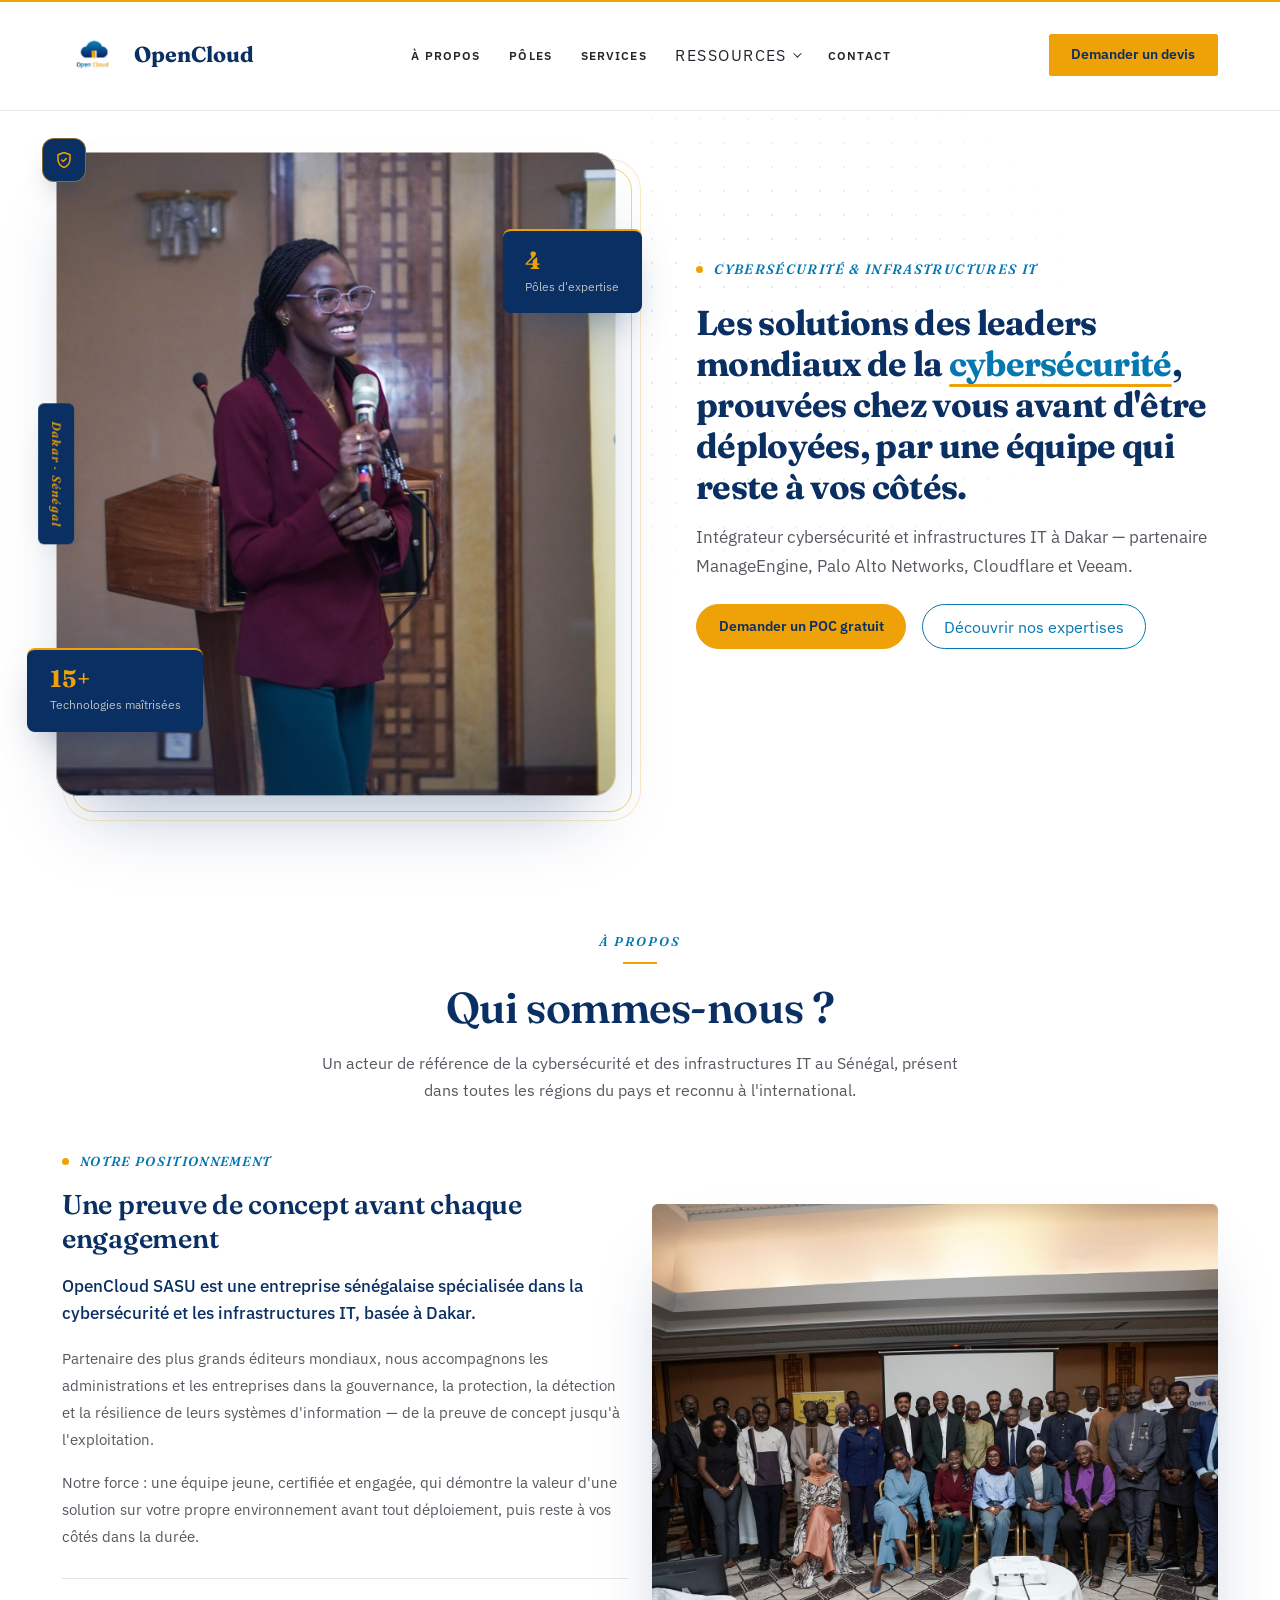
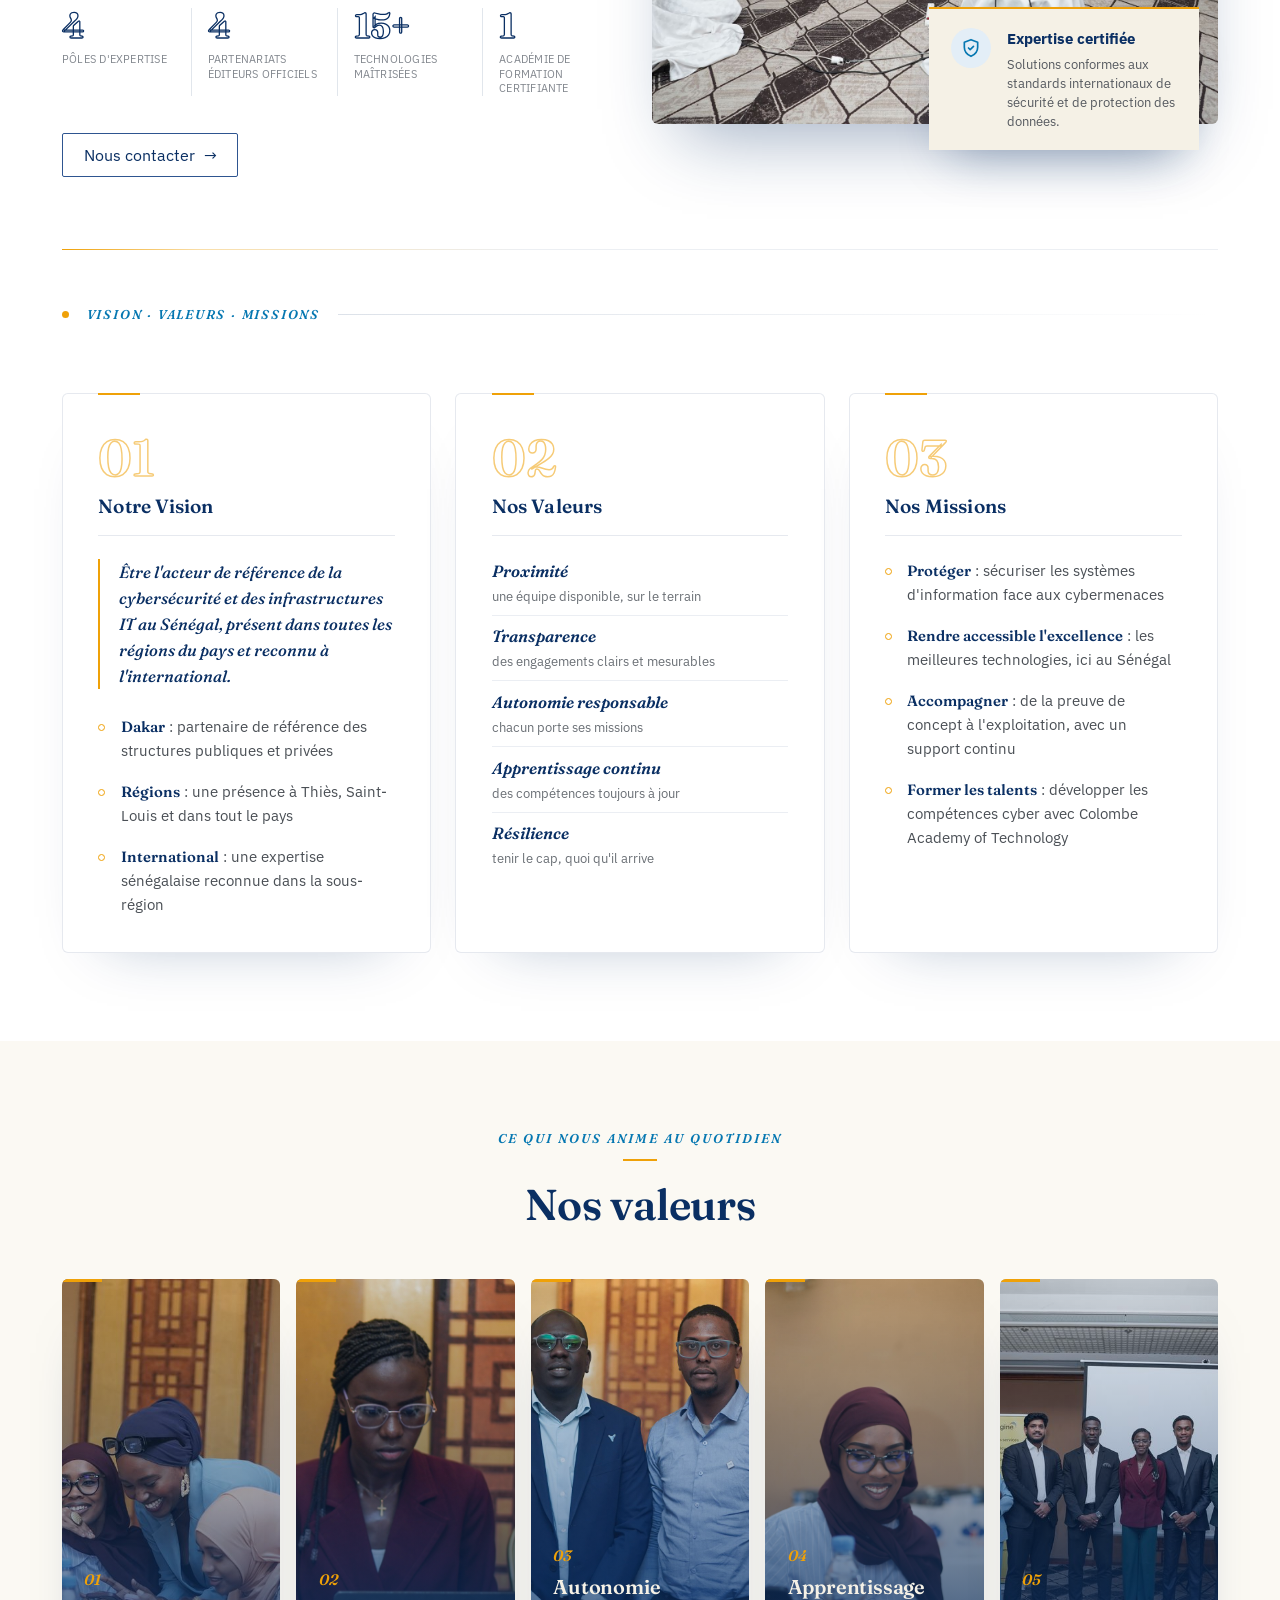
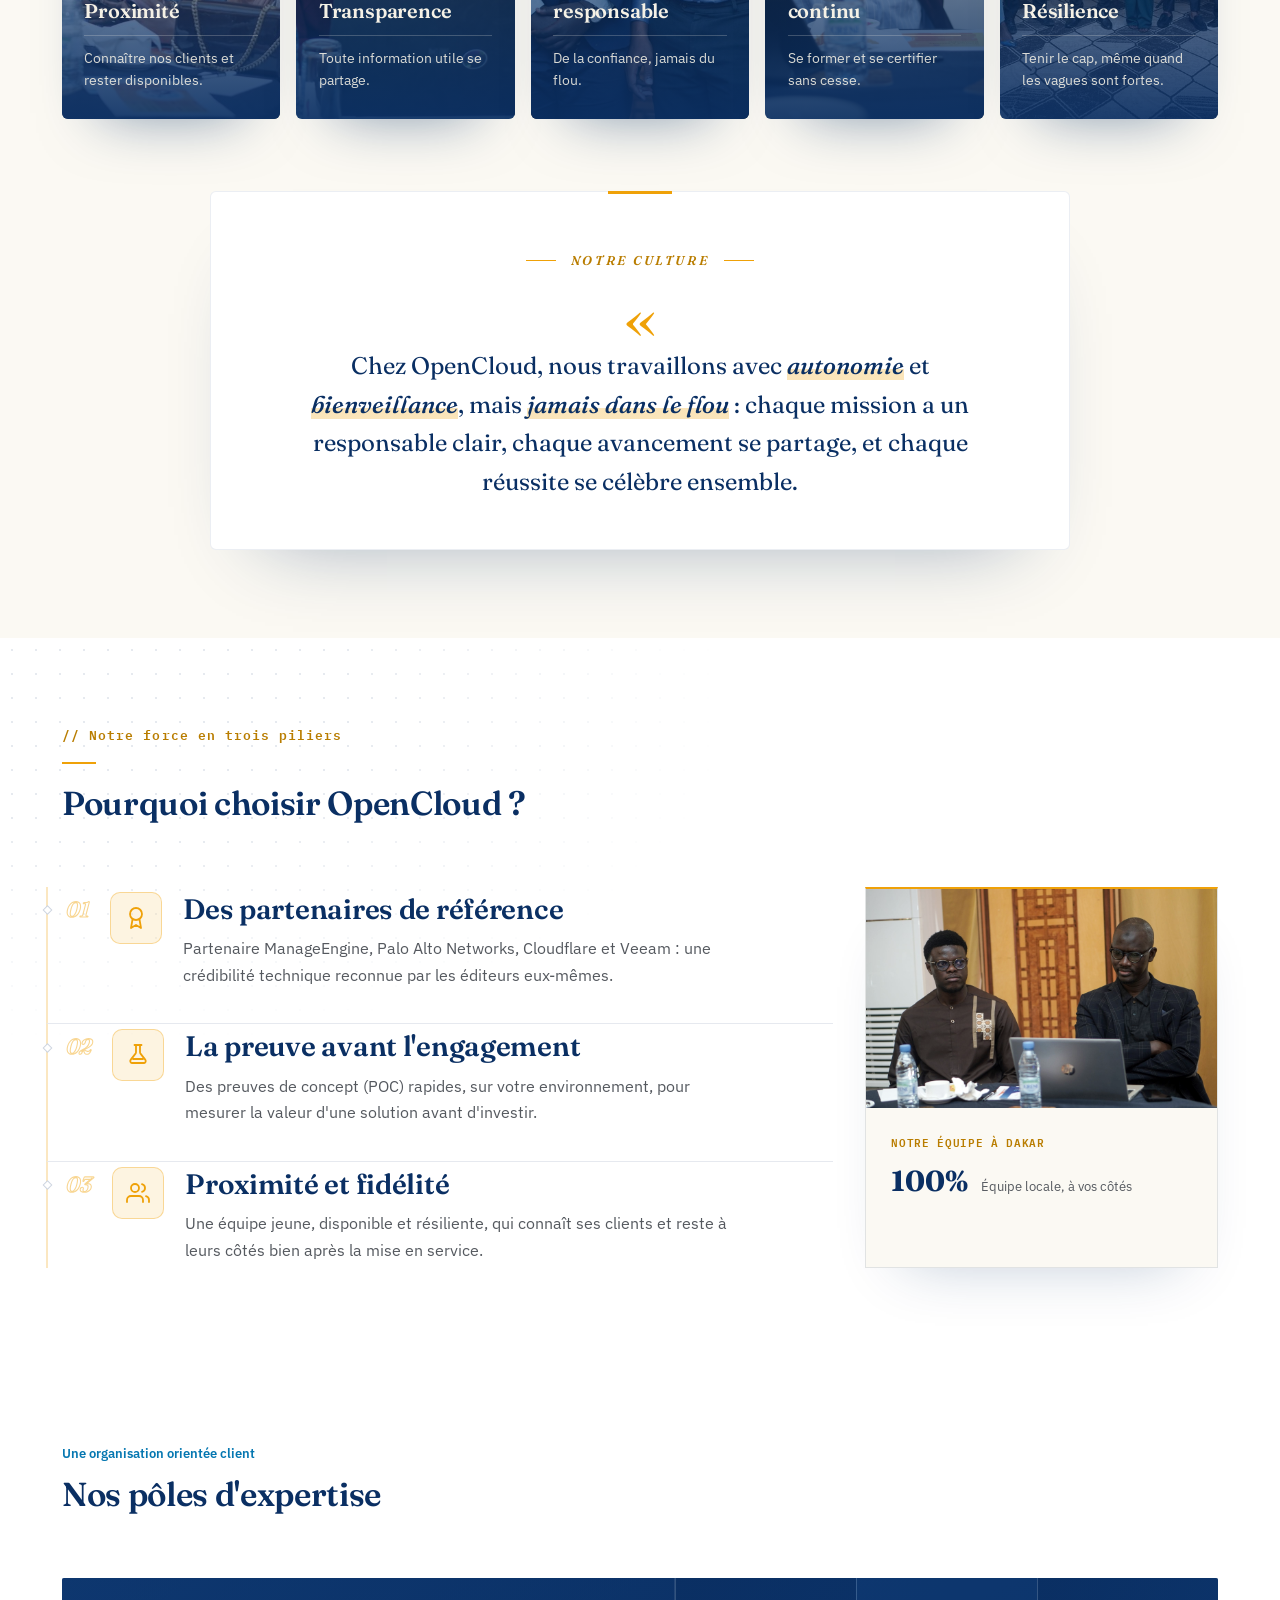
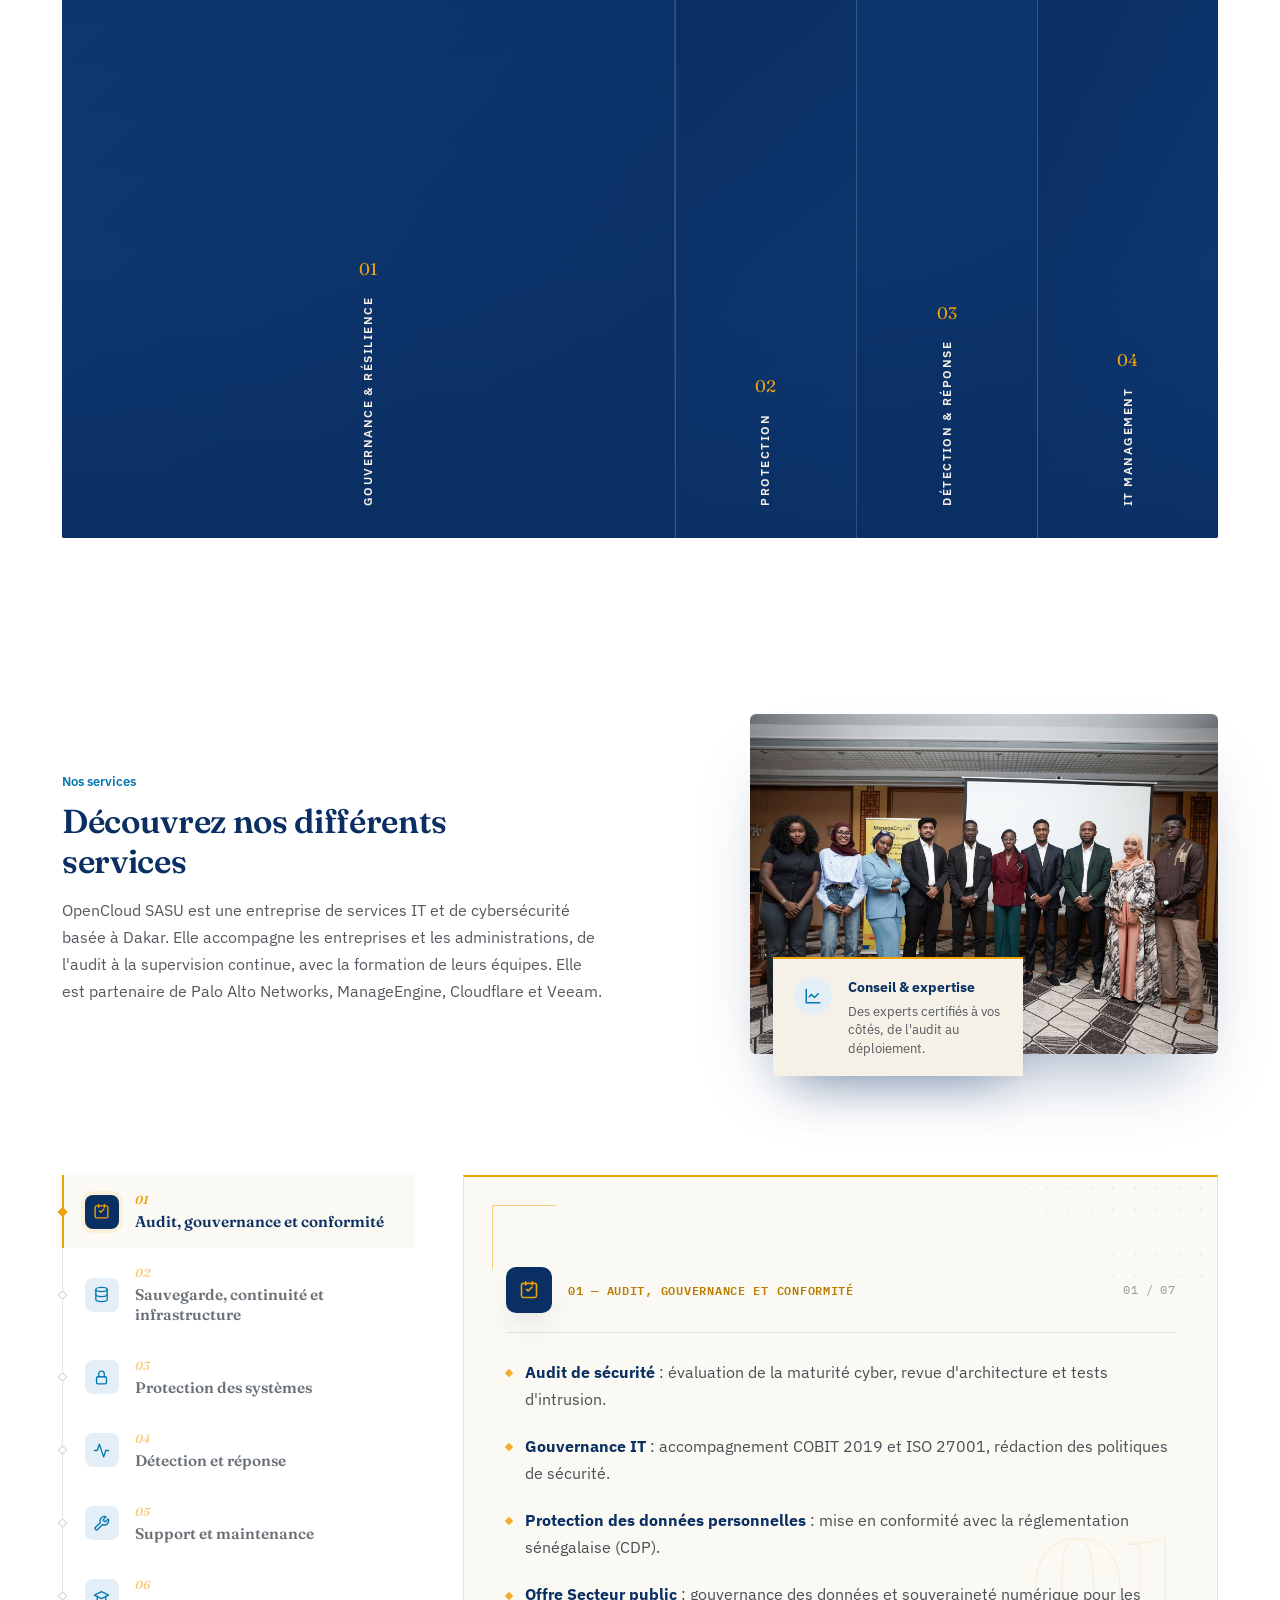
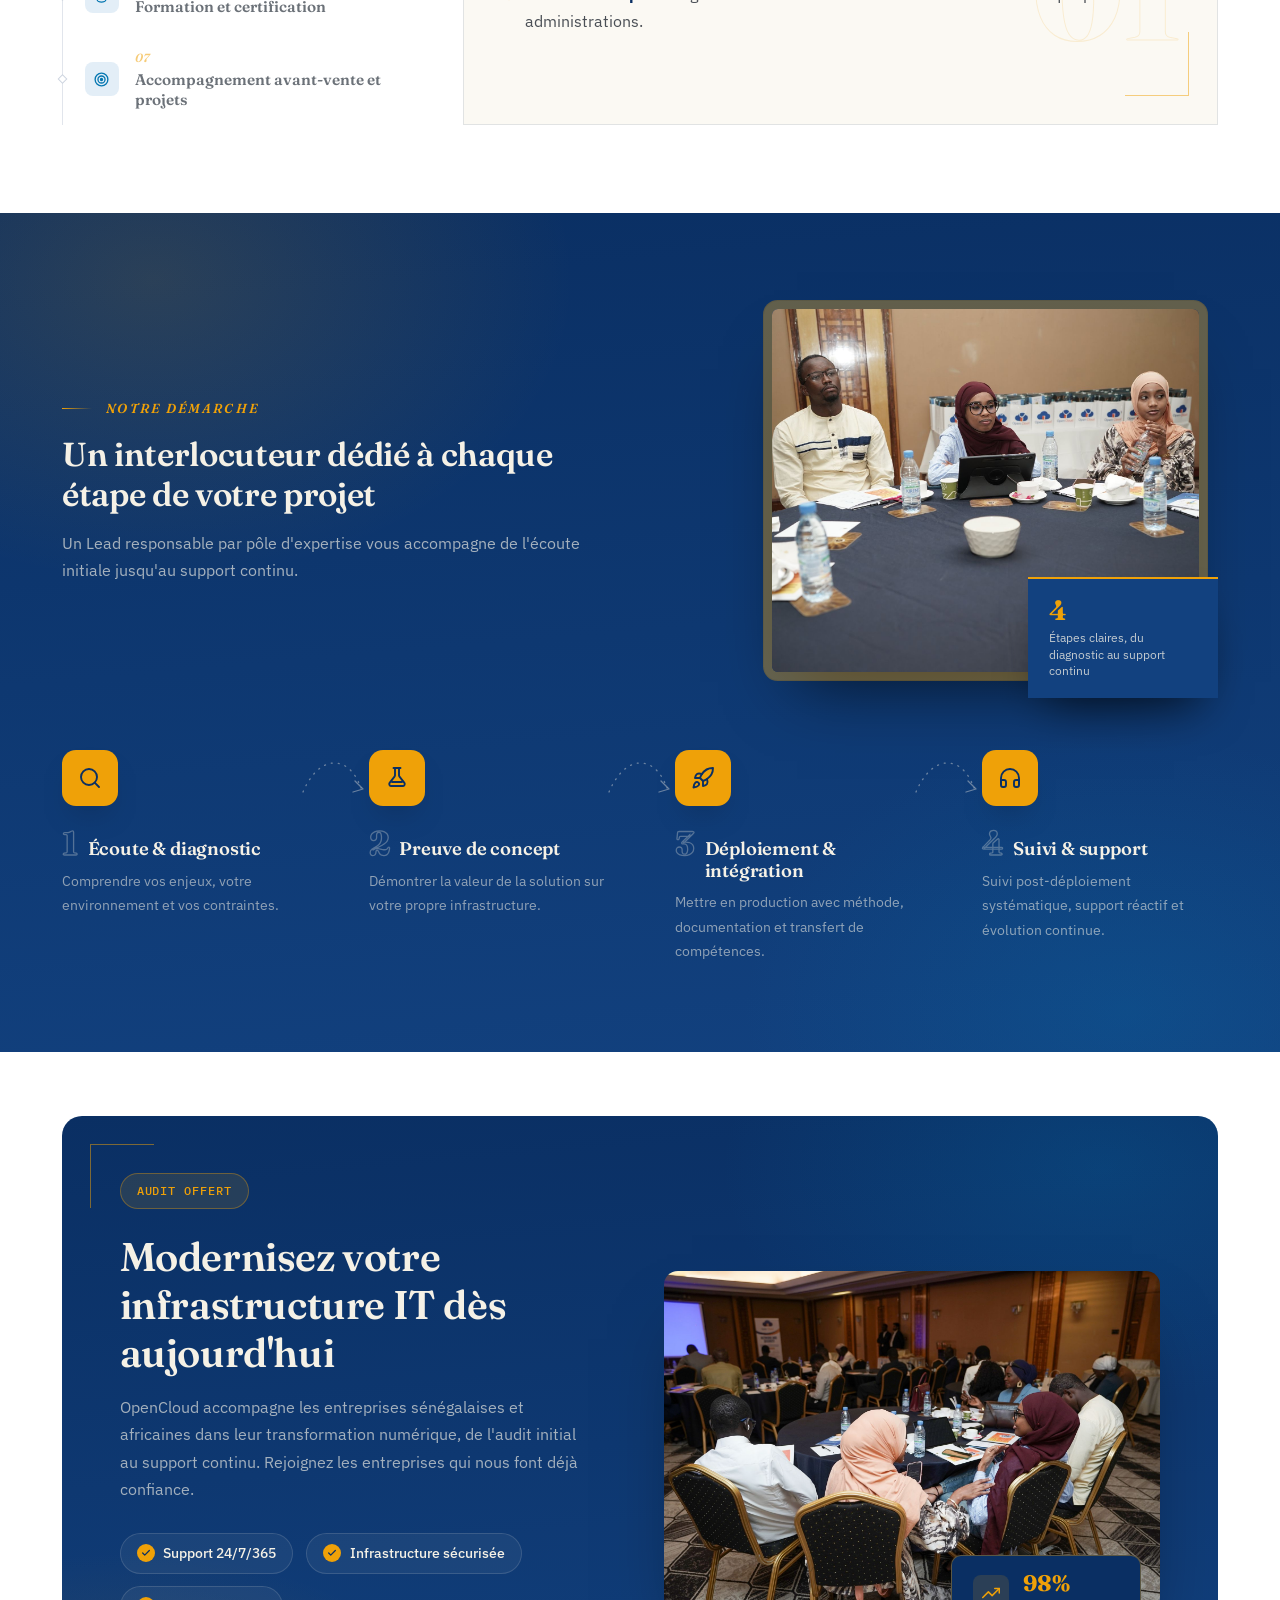
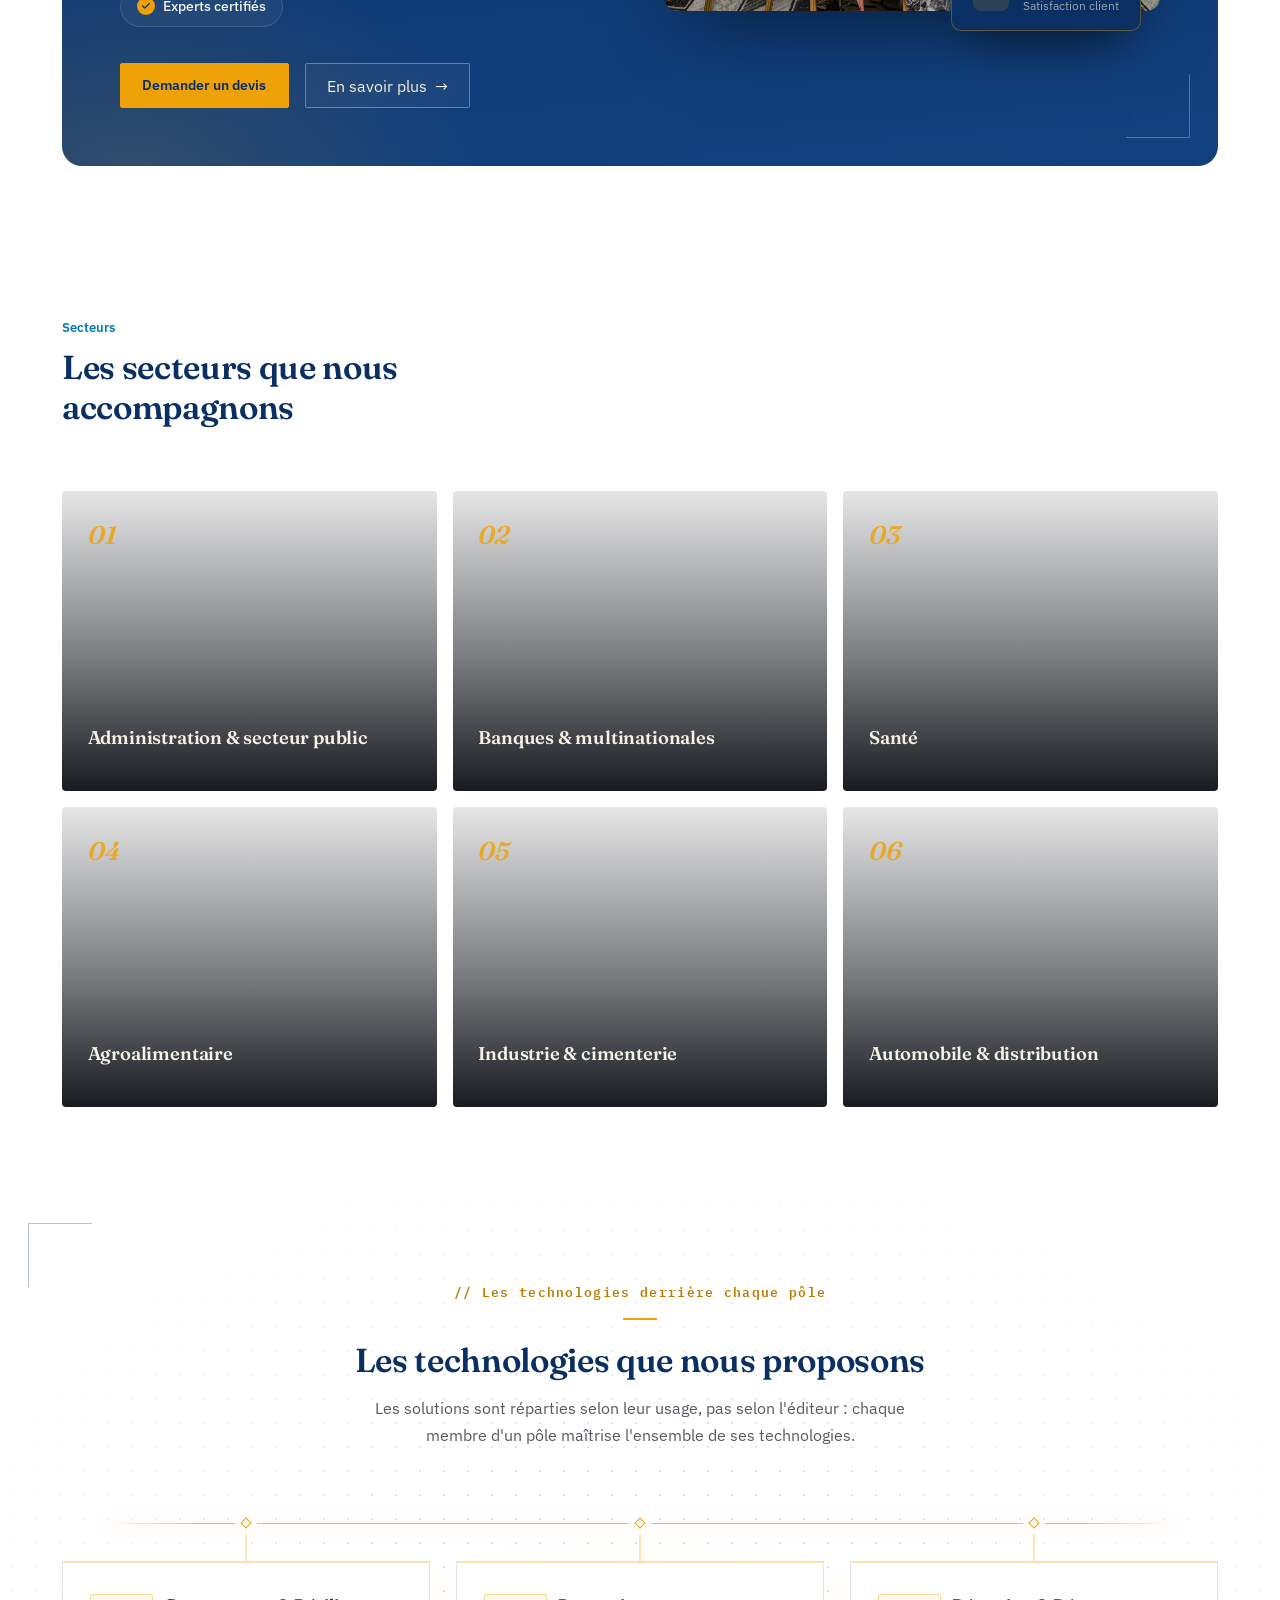
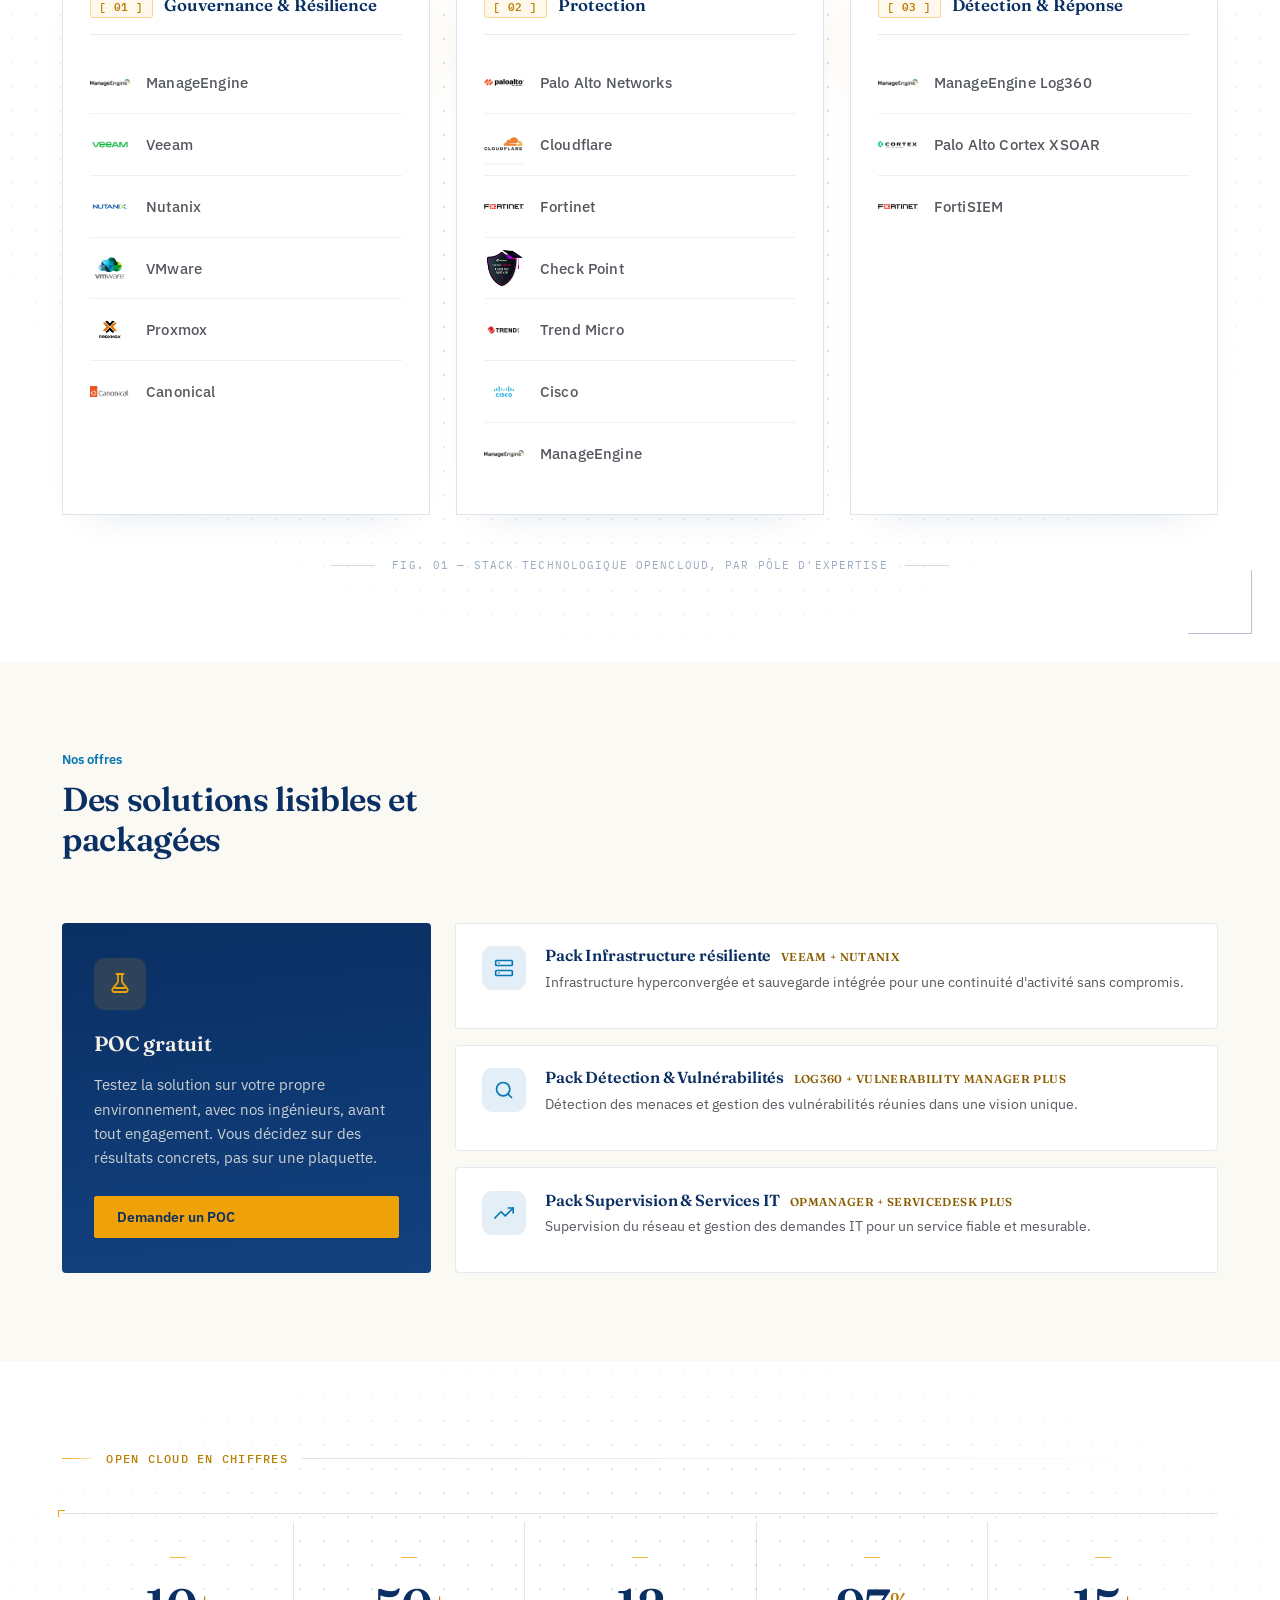
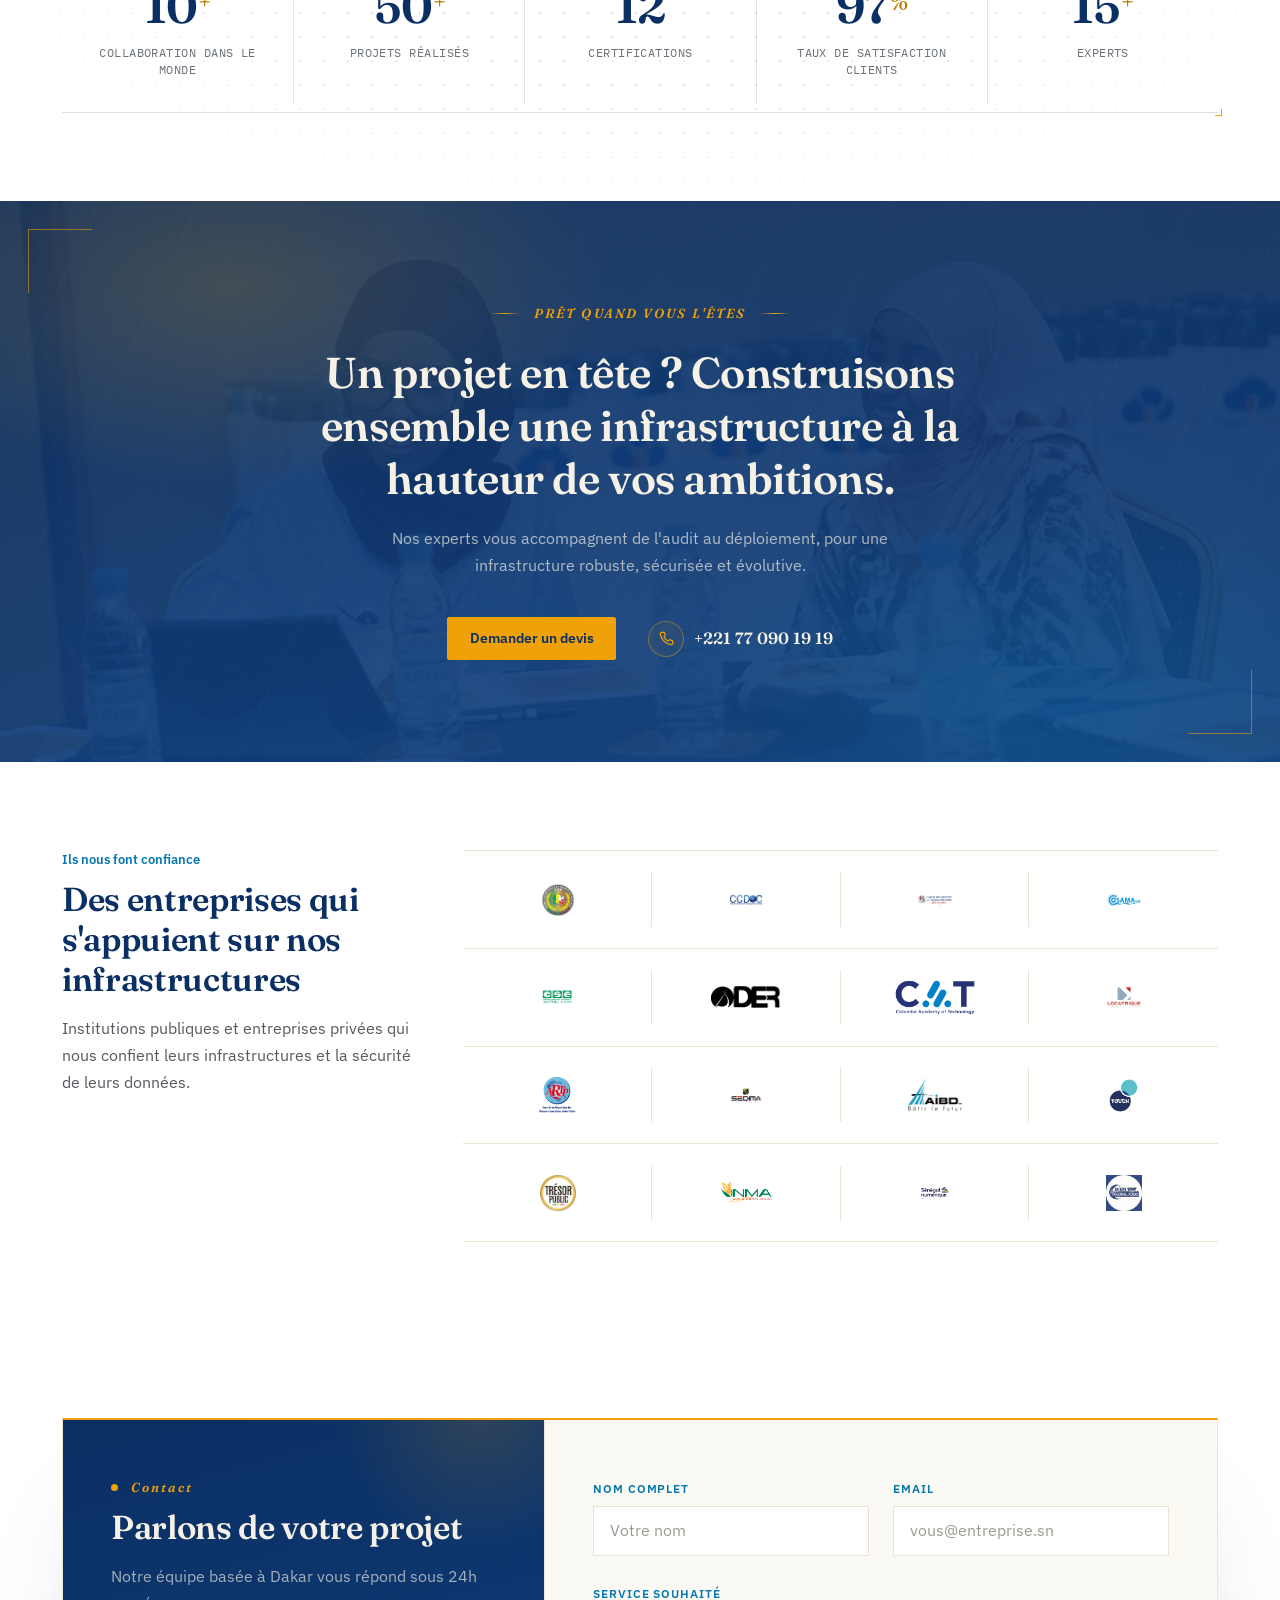
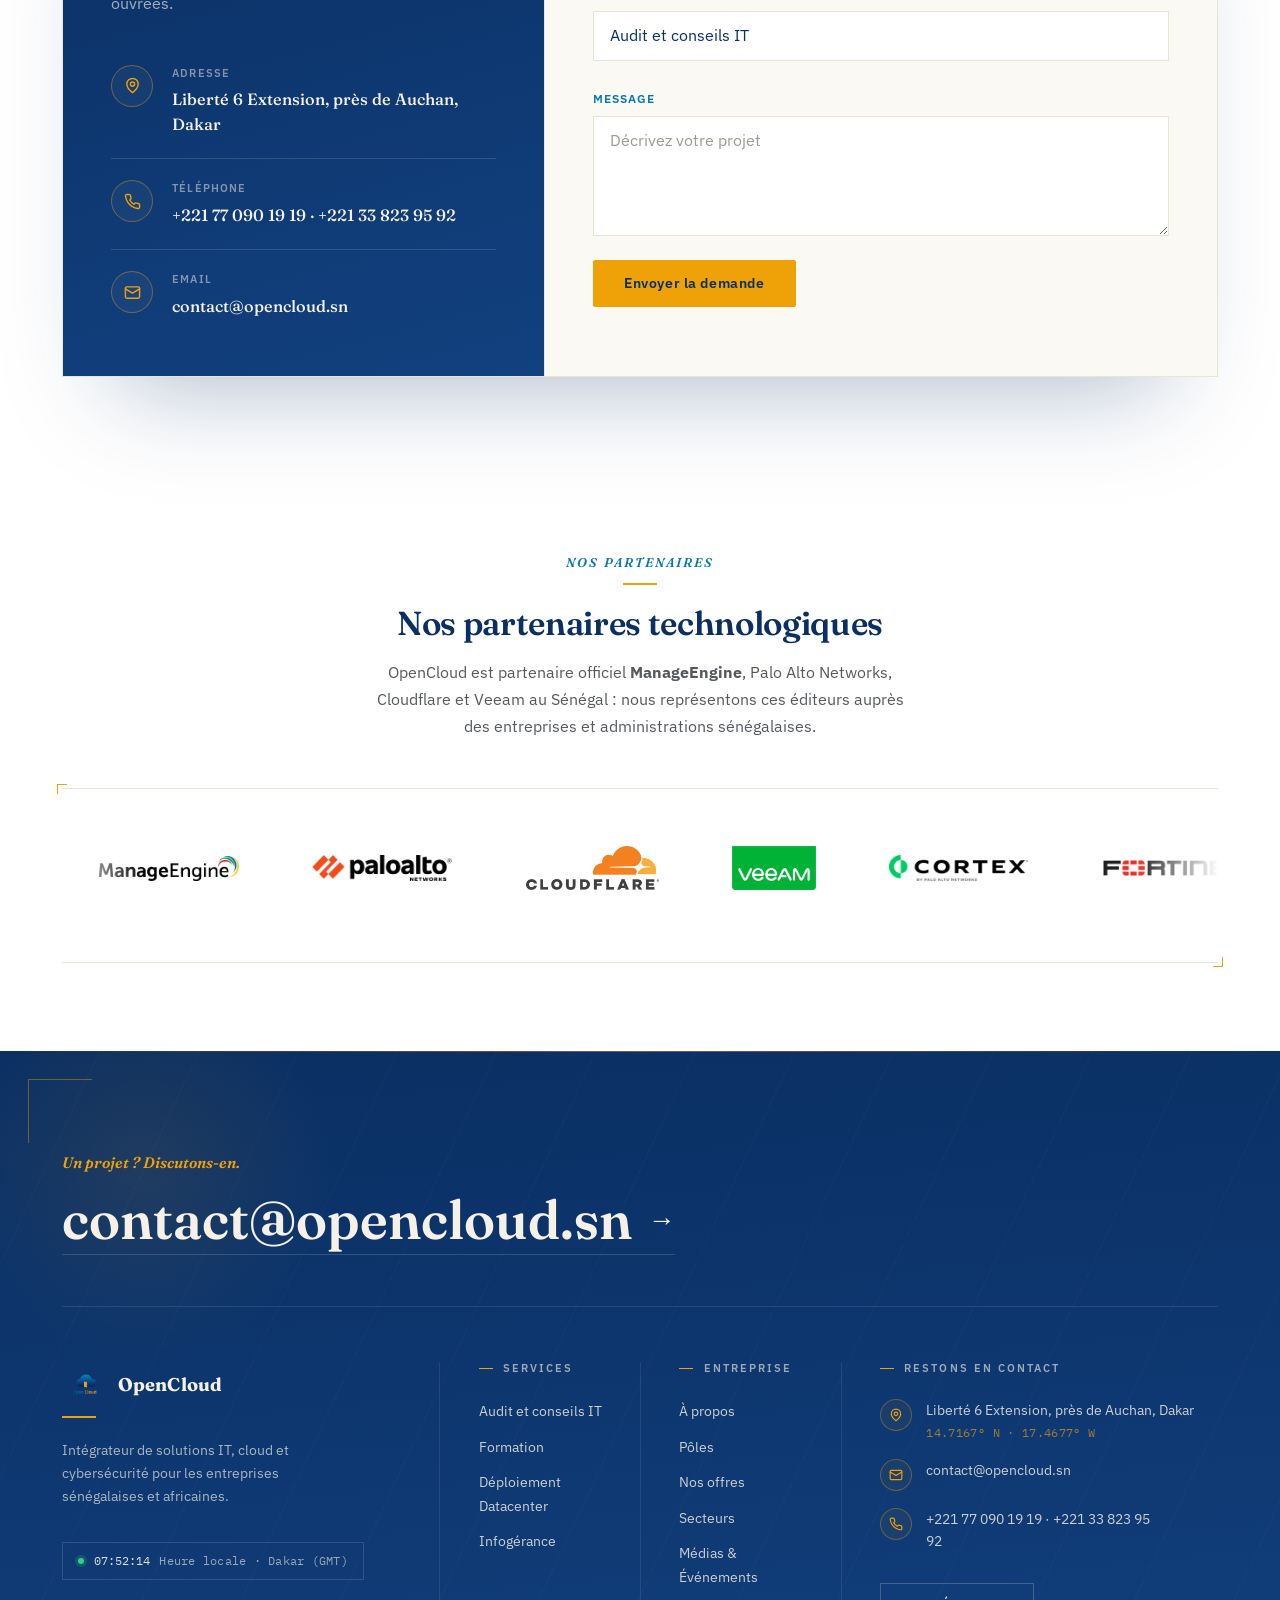
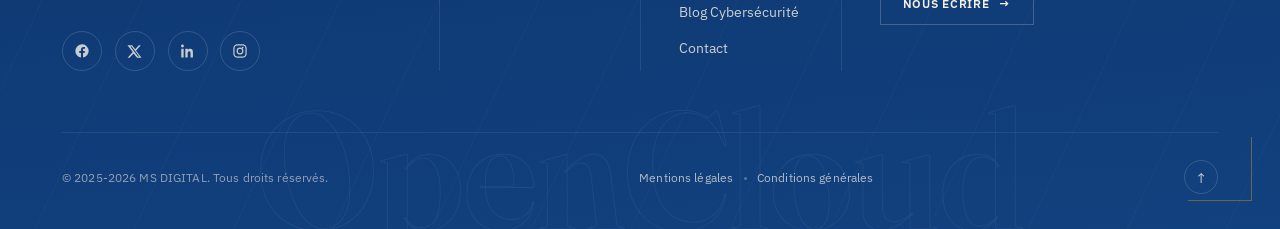
==== commit 876ada7c: "Cache-bust style.css across all pages Mobile browsers (notably in-app webviews like WhatsApp's) were" ====
--- a/index.html
+++ b/index.html
@@ -20,7 +20,7 @@
 <link href="https://fonts.googleapis.com/css2?family=Fraunces:opsz,wght@9..144,500;9..144,600;9..144,700&family=IBM+Plex+Sans:wght@400;500;600;700&family=IBM+Plex+Mono:wght@400;500;600&display=swap" rel="stylesheet">
 
 <link rel="stylesheet" href="bootstrap.min.css">
-<link rel="stylesheet" href="style.css">
+<link rel="stylesheet" href="style.css?v=2">
 
 <script type="application/ld+json">
 {
--- a/style.css
+++ b/style.css
@@ -4795,8 +4795,8 @@
   .poc-modal-form-wrap{ padding: 2.4rem 1.6rem; }
 }
 @media (max-width: 575px){
-  .poc-modal-dialog{ margin: .8rem; }
-  .poc-modal-media{ min-height: 170px; }
+  .poc-modal-dialog{ margin: 2.2rem .8rem .8rem; }
+  .poc-modal-media{ min-height: 200px; }
   .poc-modal-media-content{ padding: 1.4rem 1.3rem; }
   .poc-modal-badge-icon{ margin-bottom: .7rem; }
   .poc-modal-quote,
@@ -4804,6 +4804,7 @@
   .poc-modal-tab{ display: none; }
   .poc-modal-media-stats{ padding-top: 0; border-top: none; }
   .poc-pole-grid{ grid-template-columns: 1fr; }
+  .poc-modal-close{ top: .7rem; right: .7rem; width: 34px; height: 34px; }
 }
 
 /* ---------- Barre de progression de lecture ---------- */
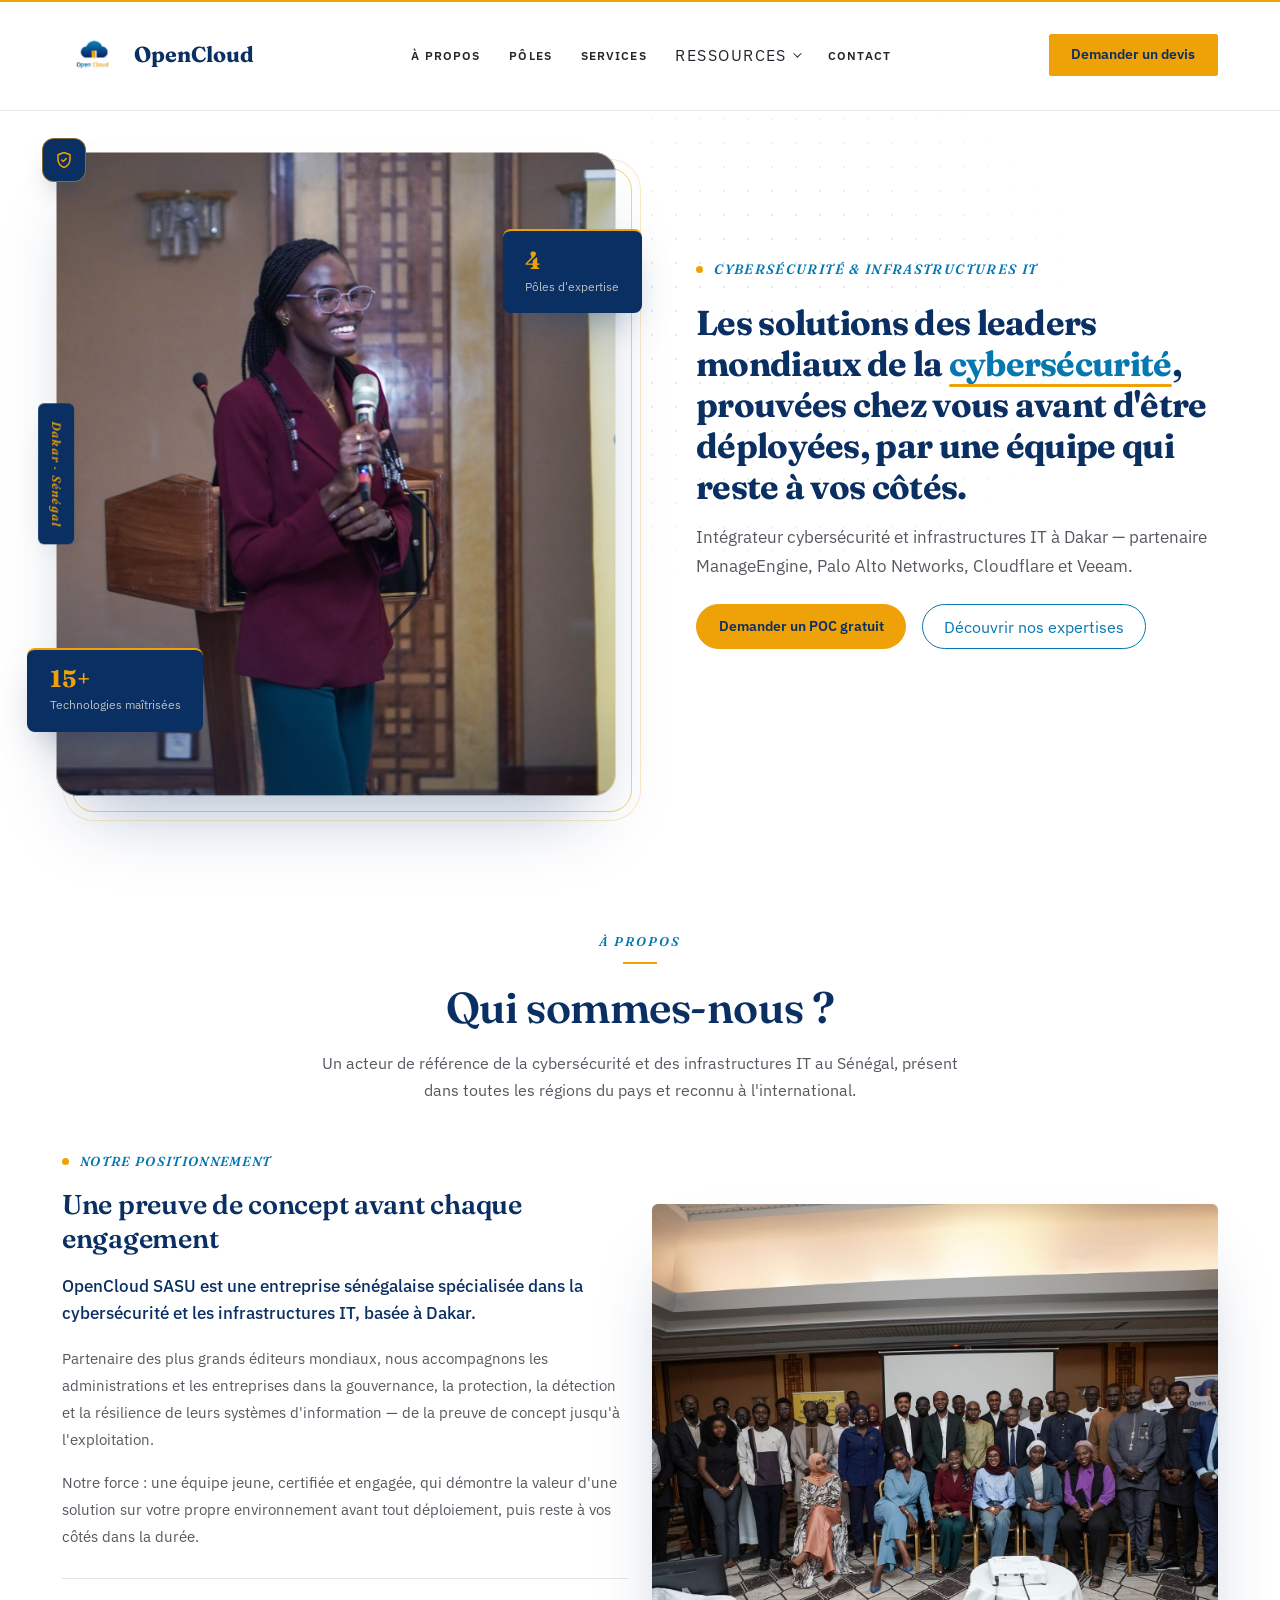
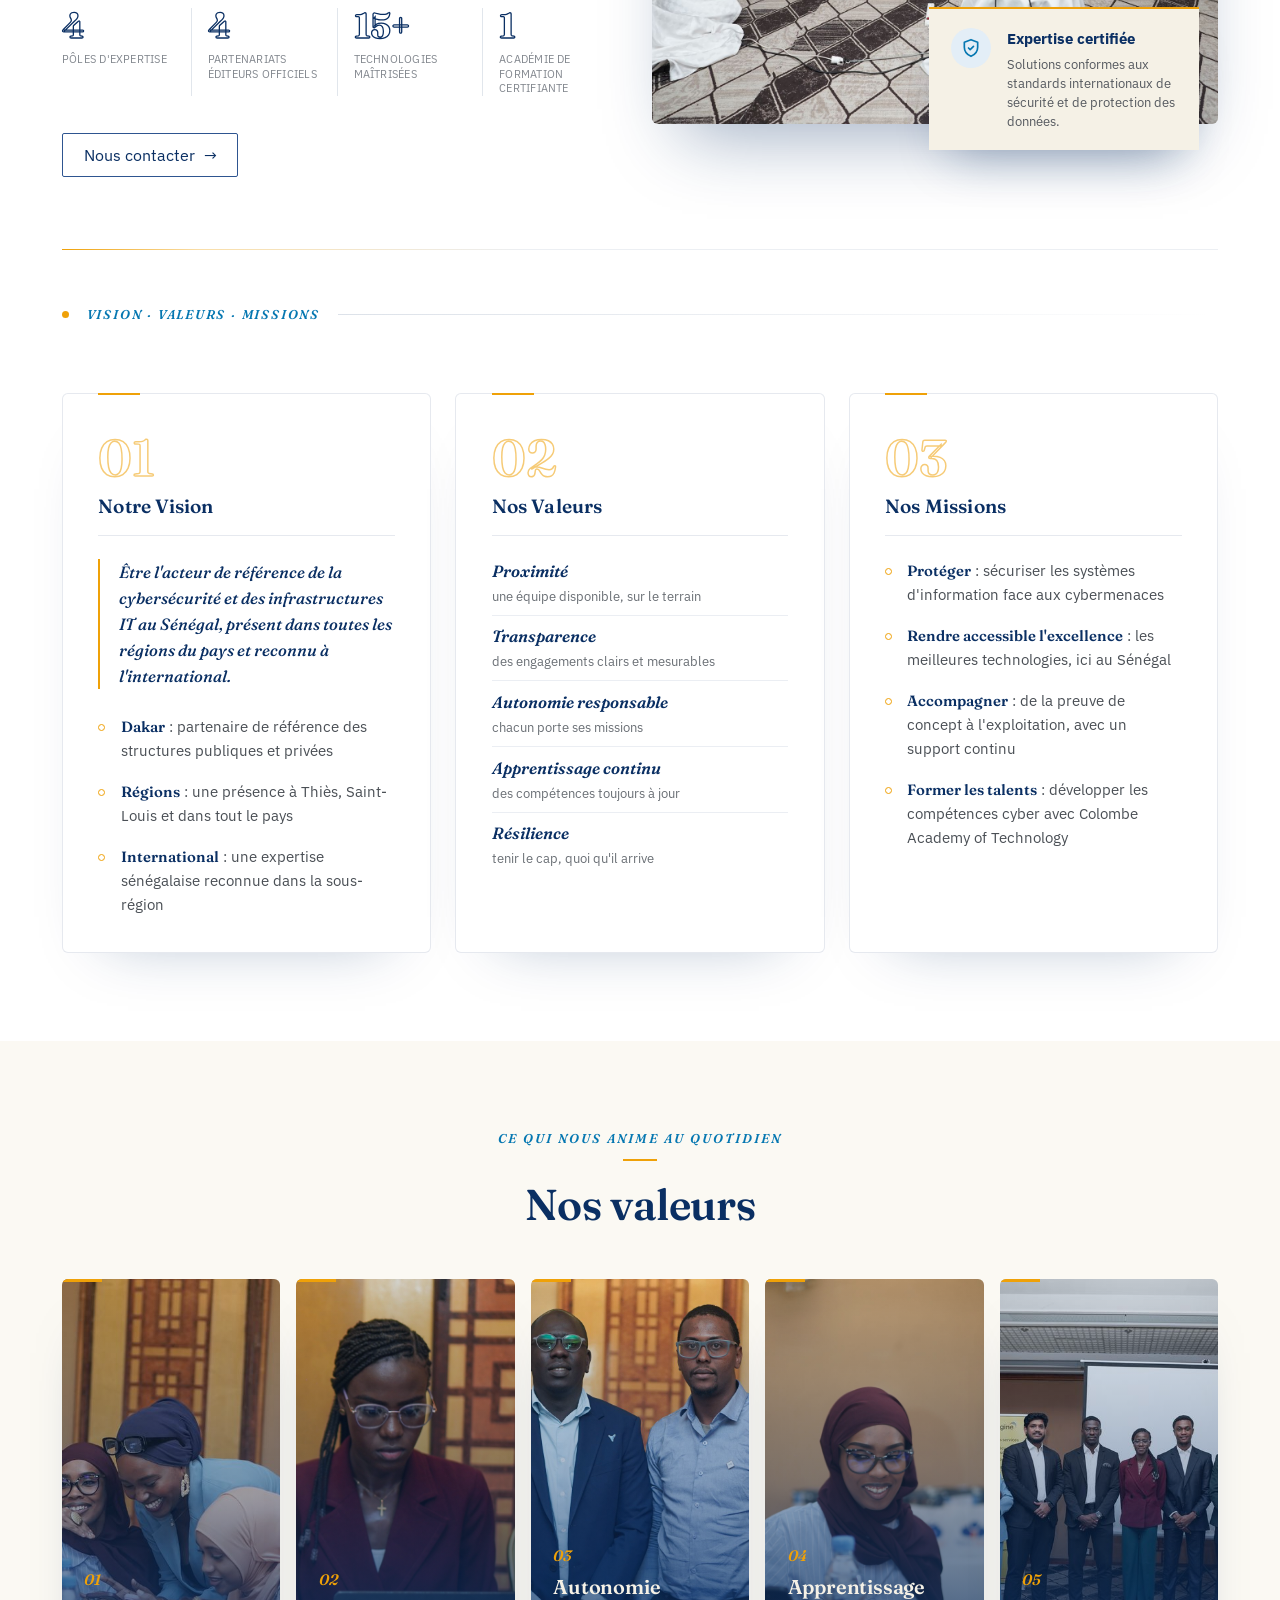
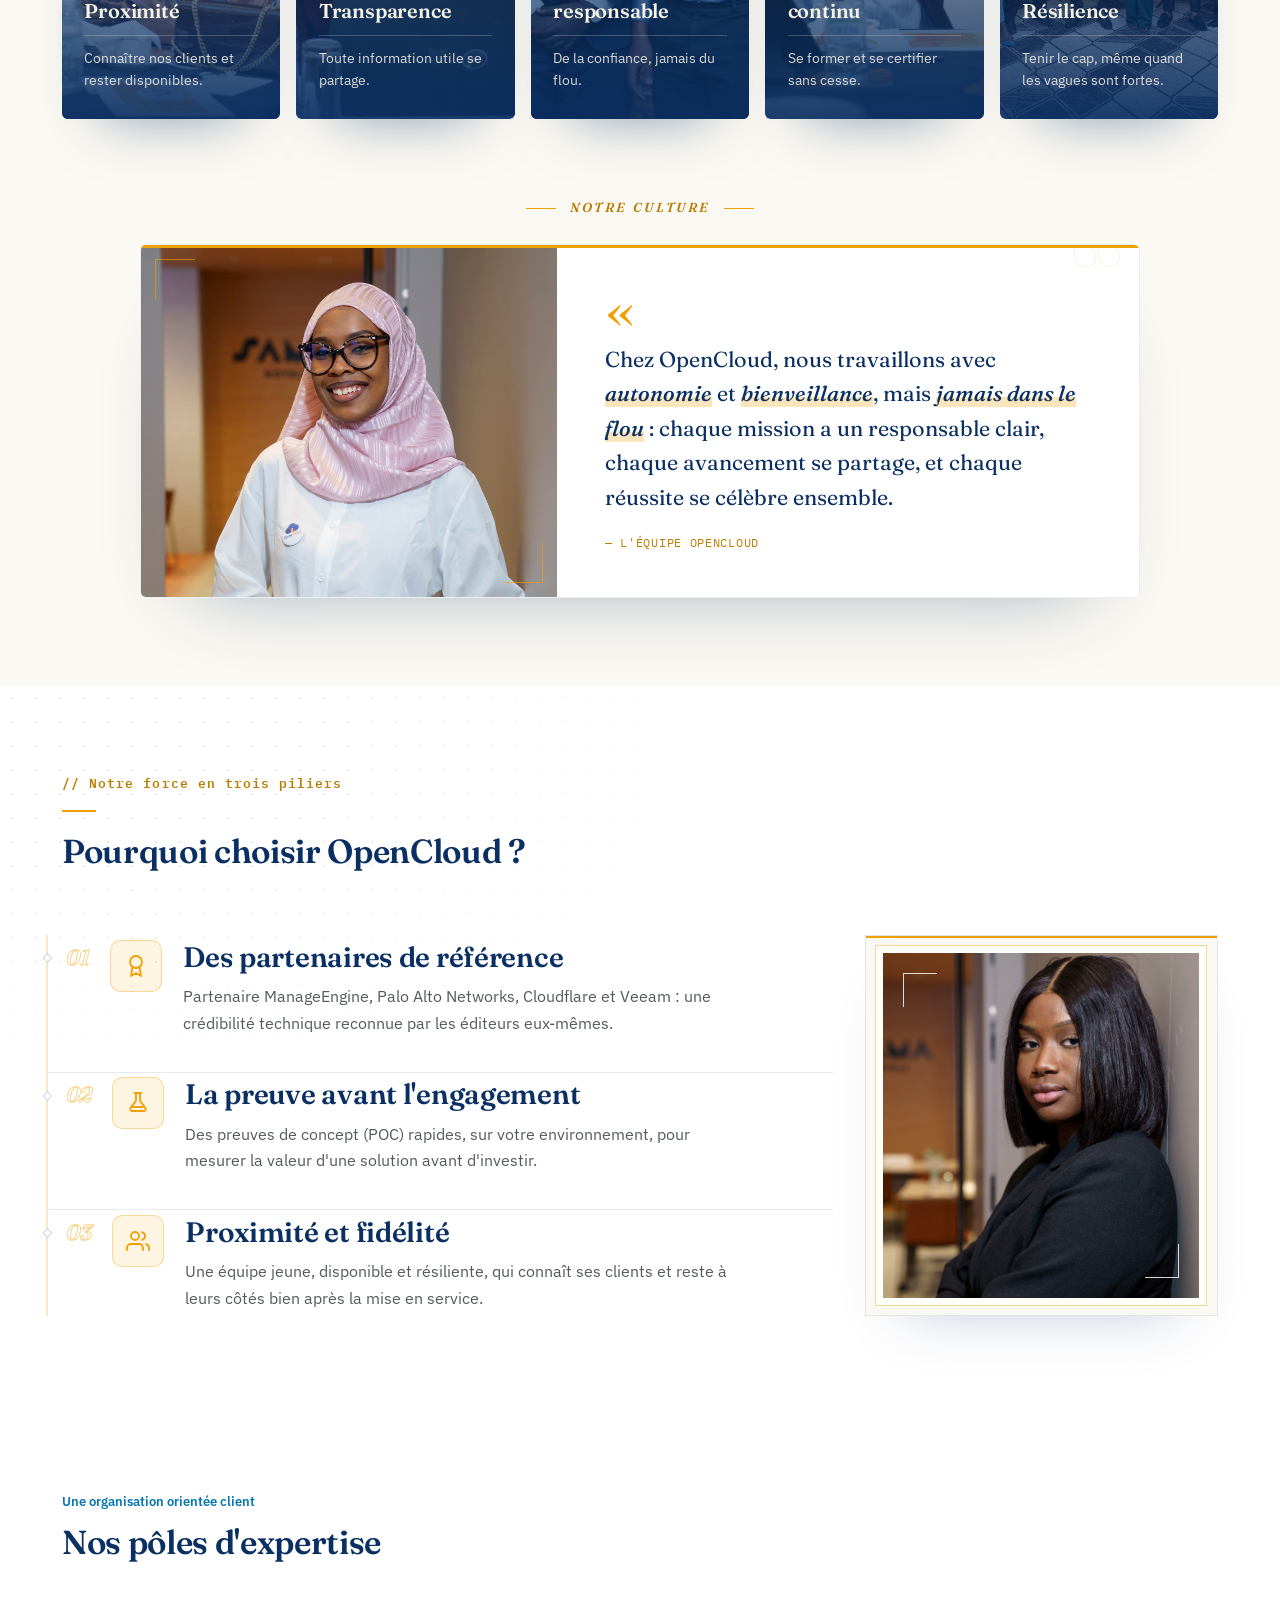
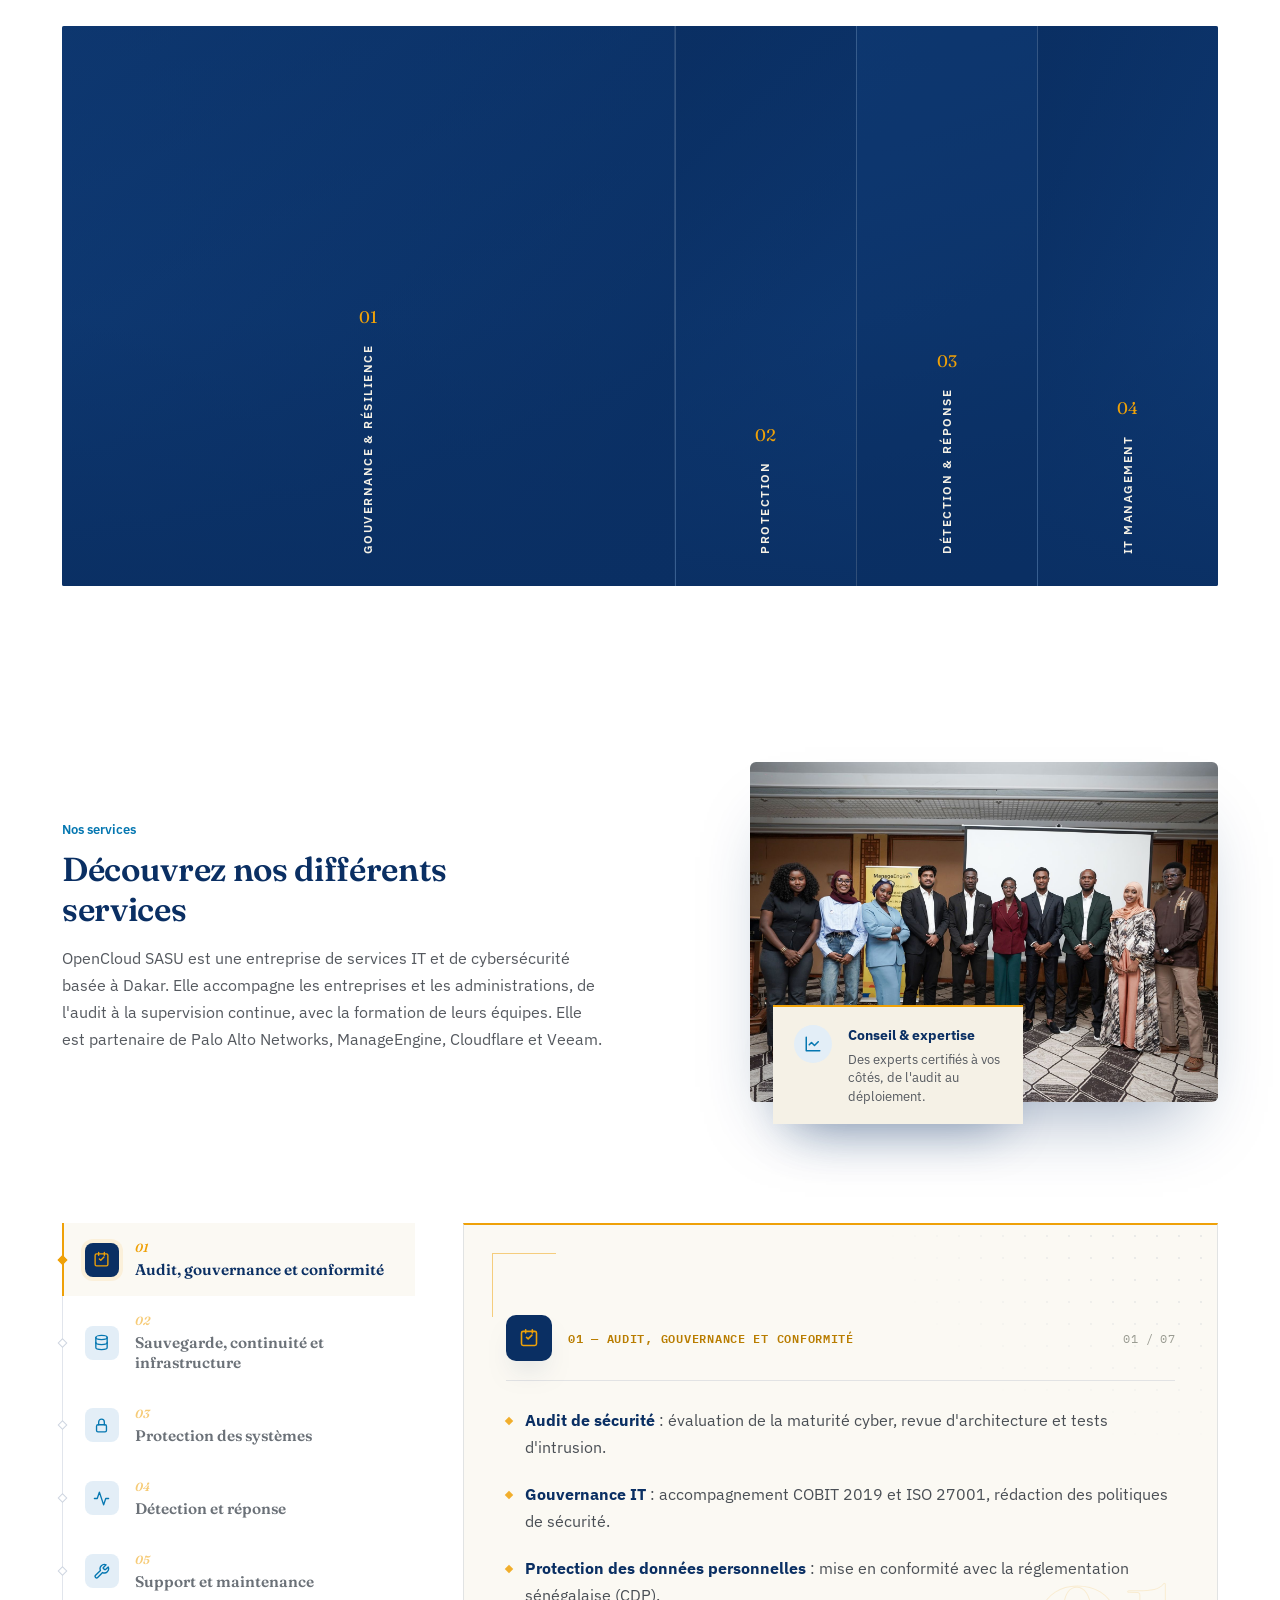
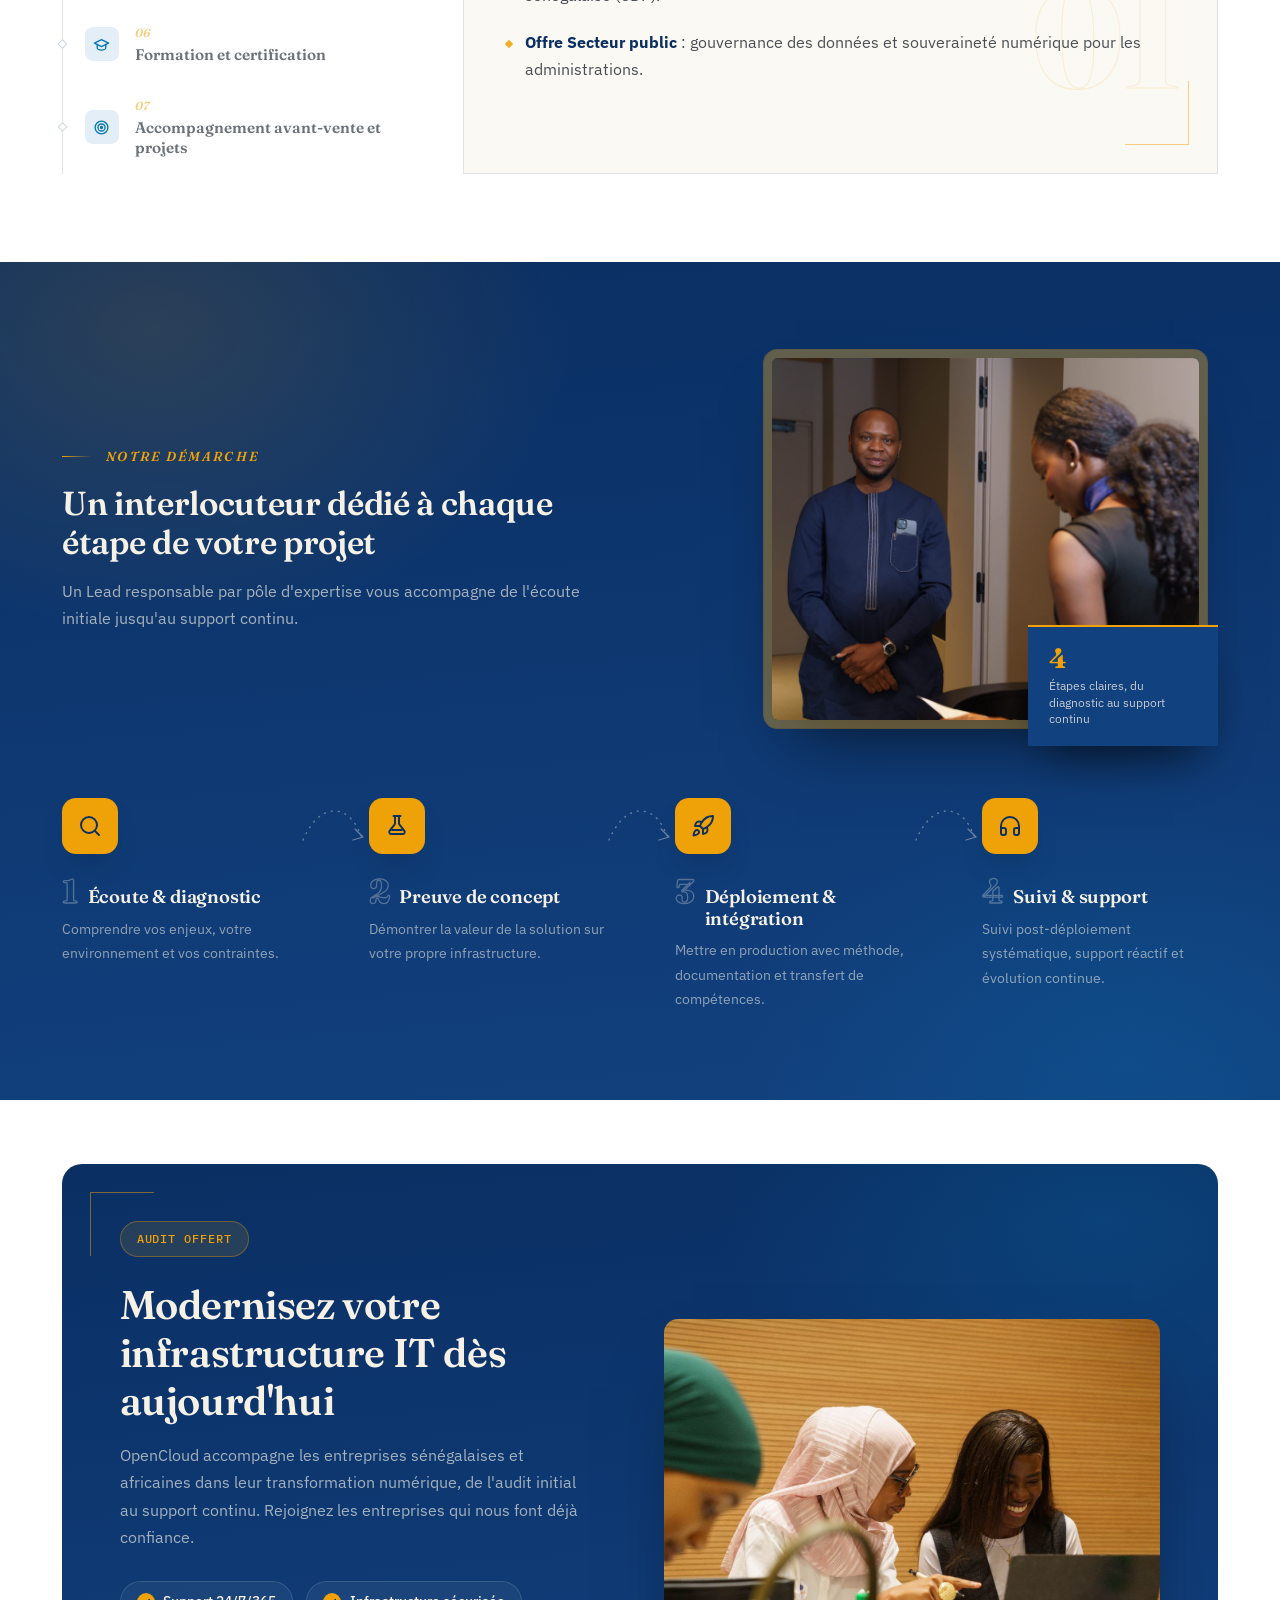
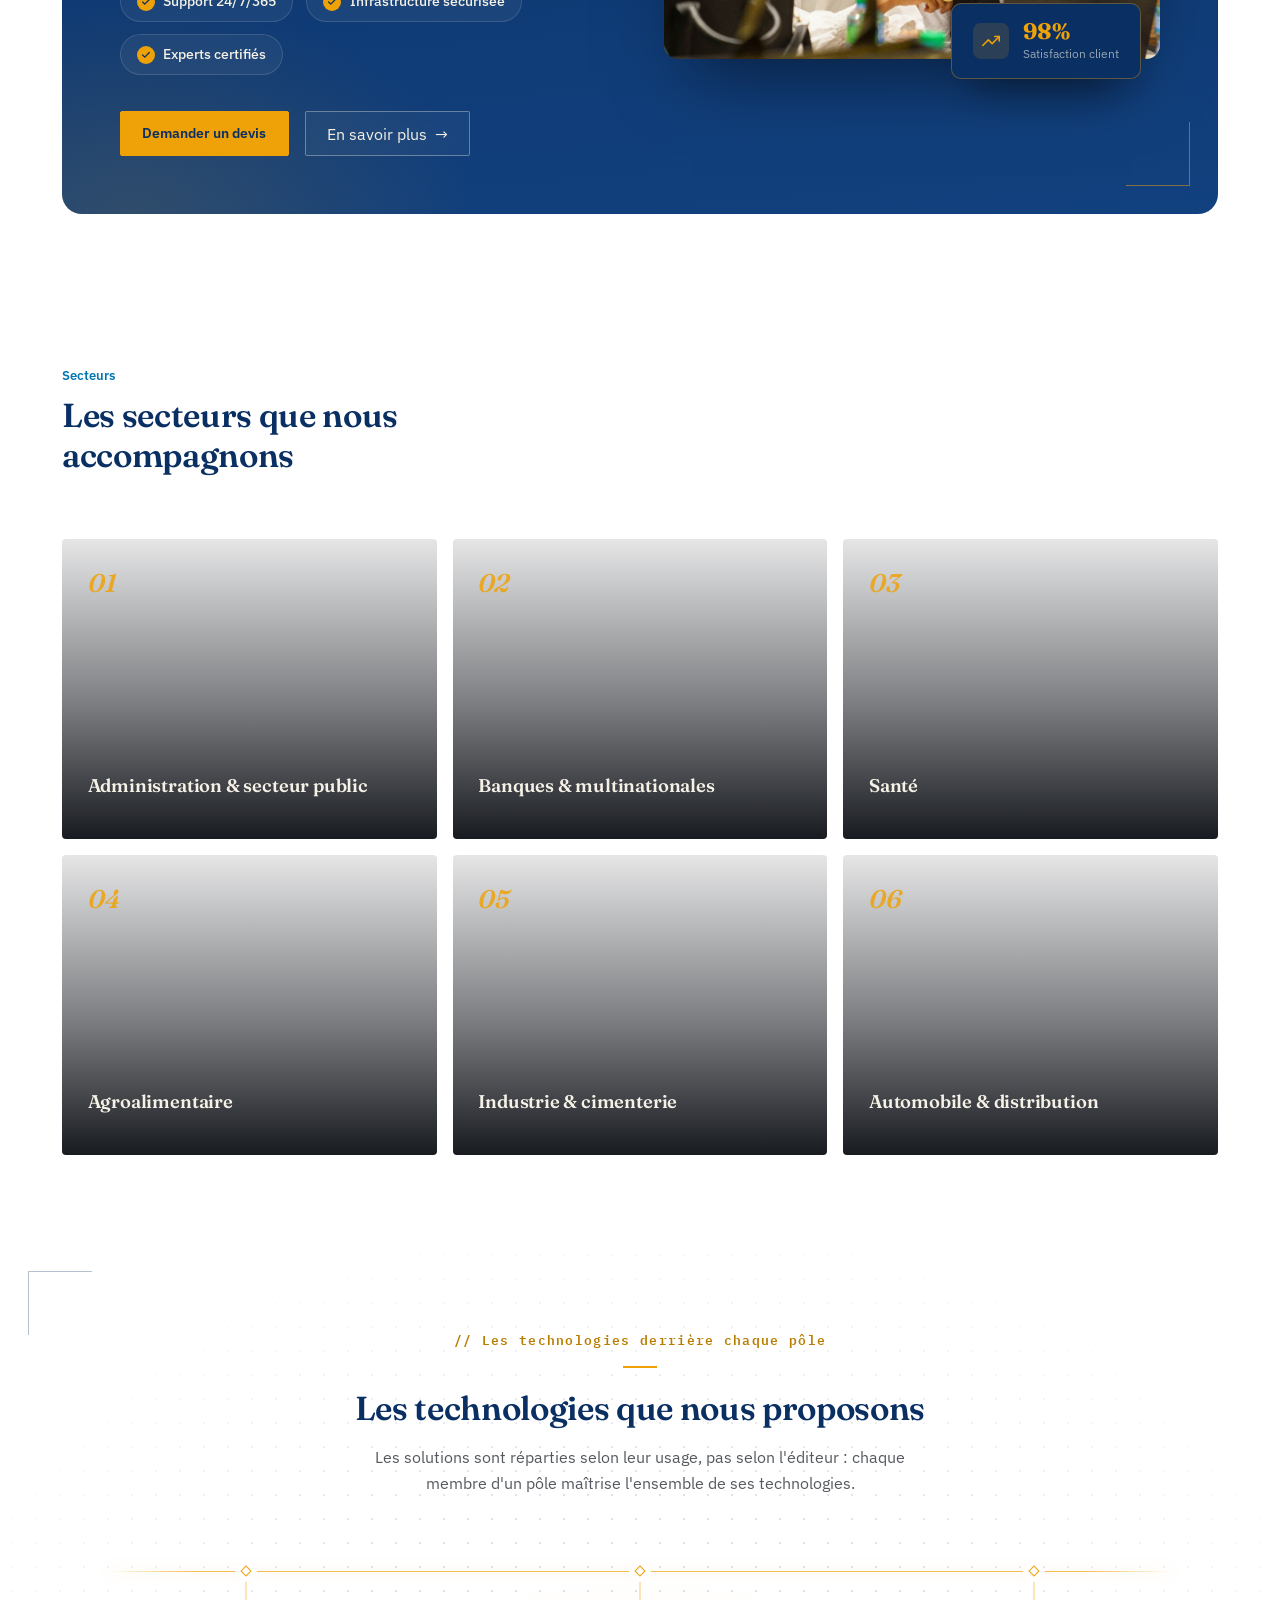
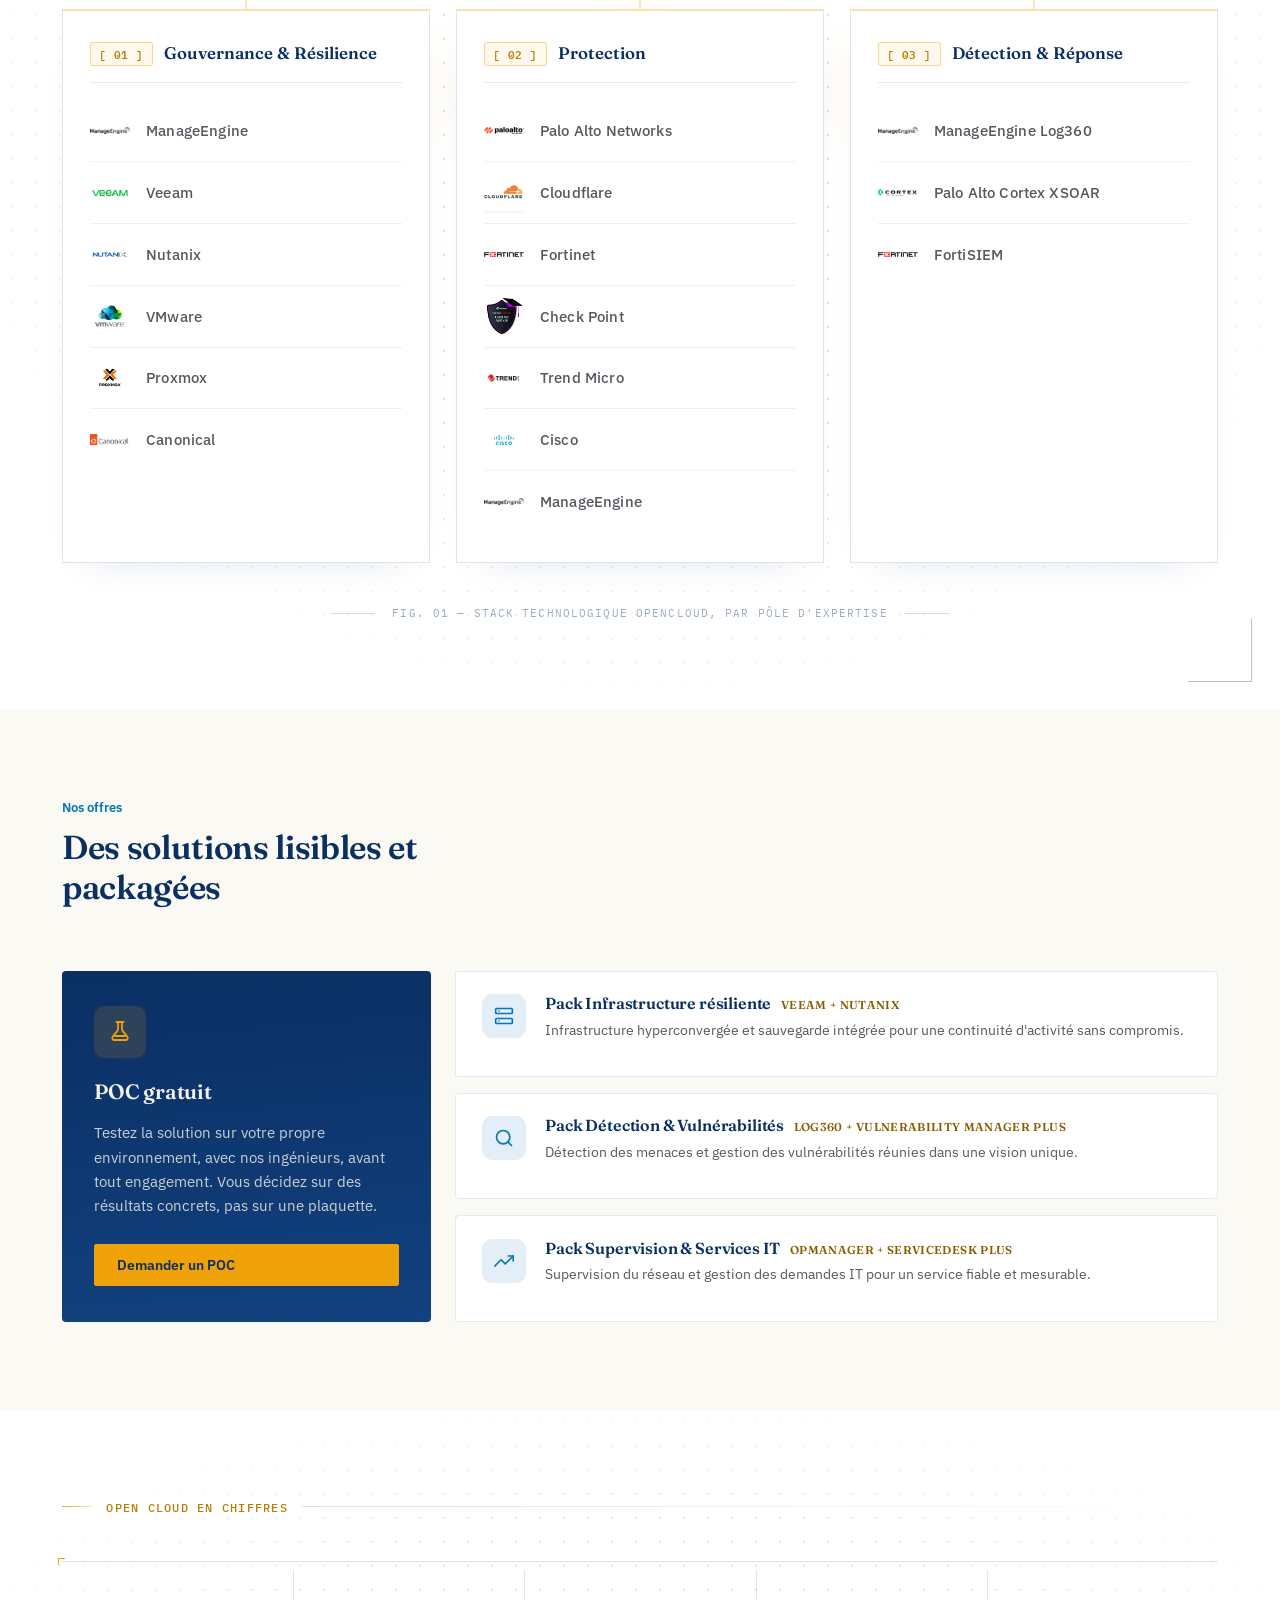
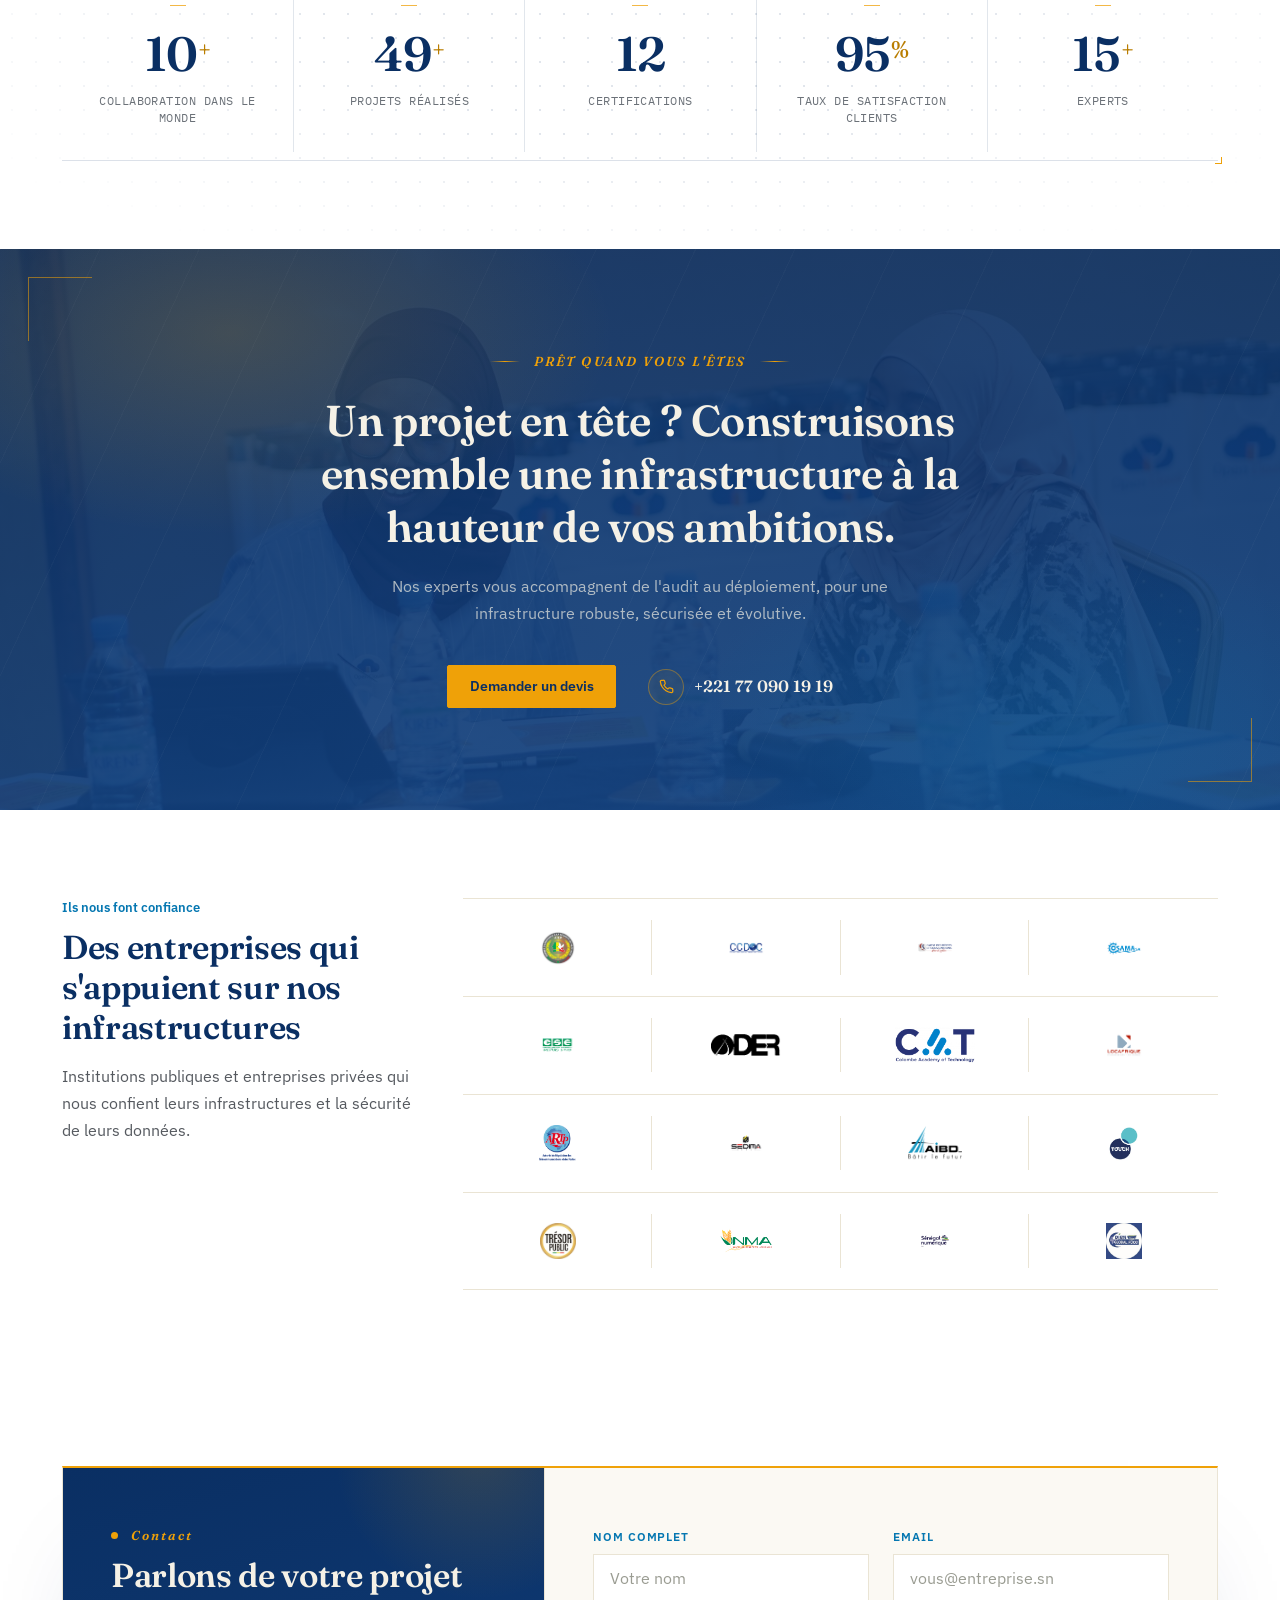
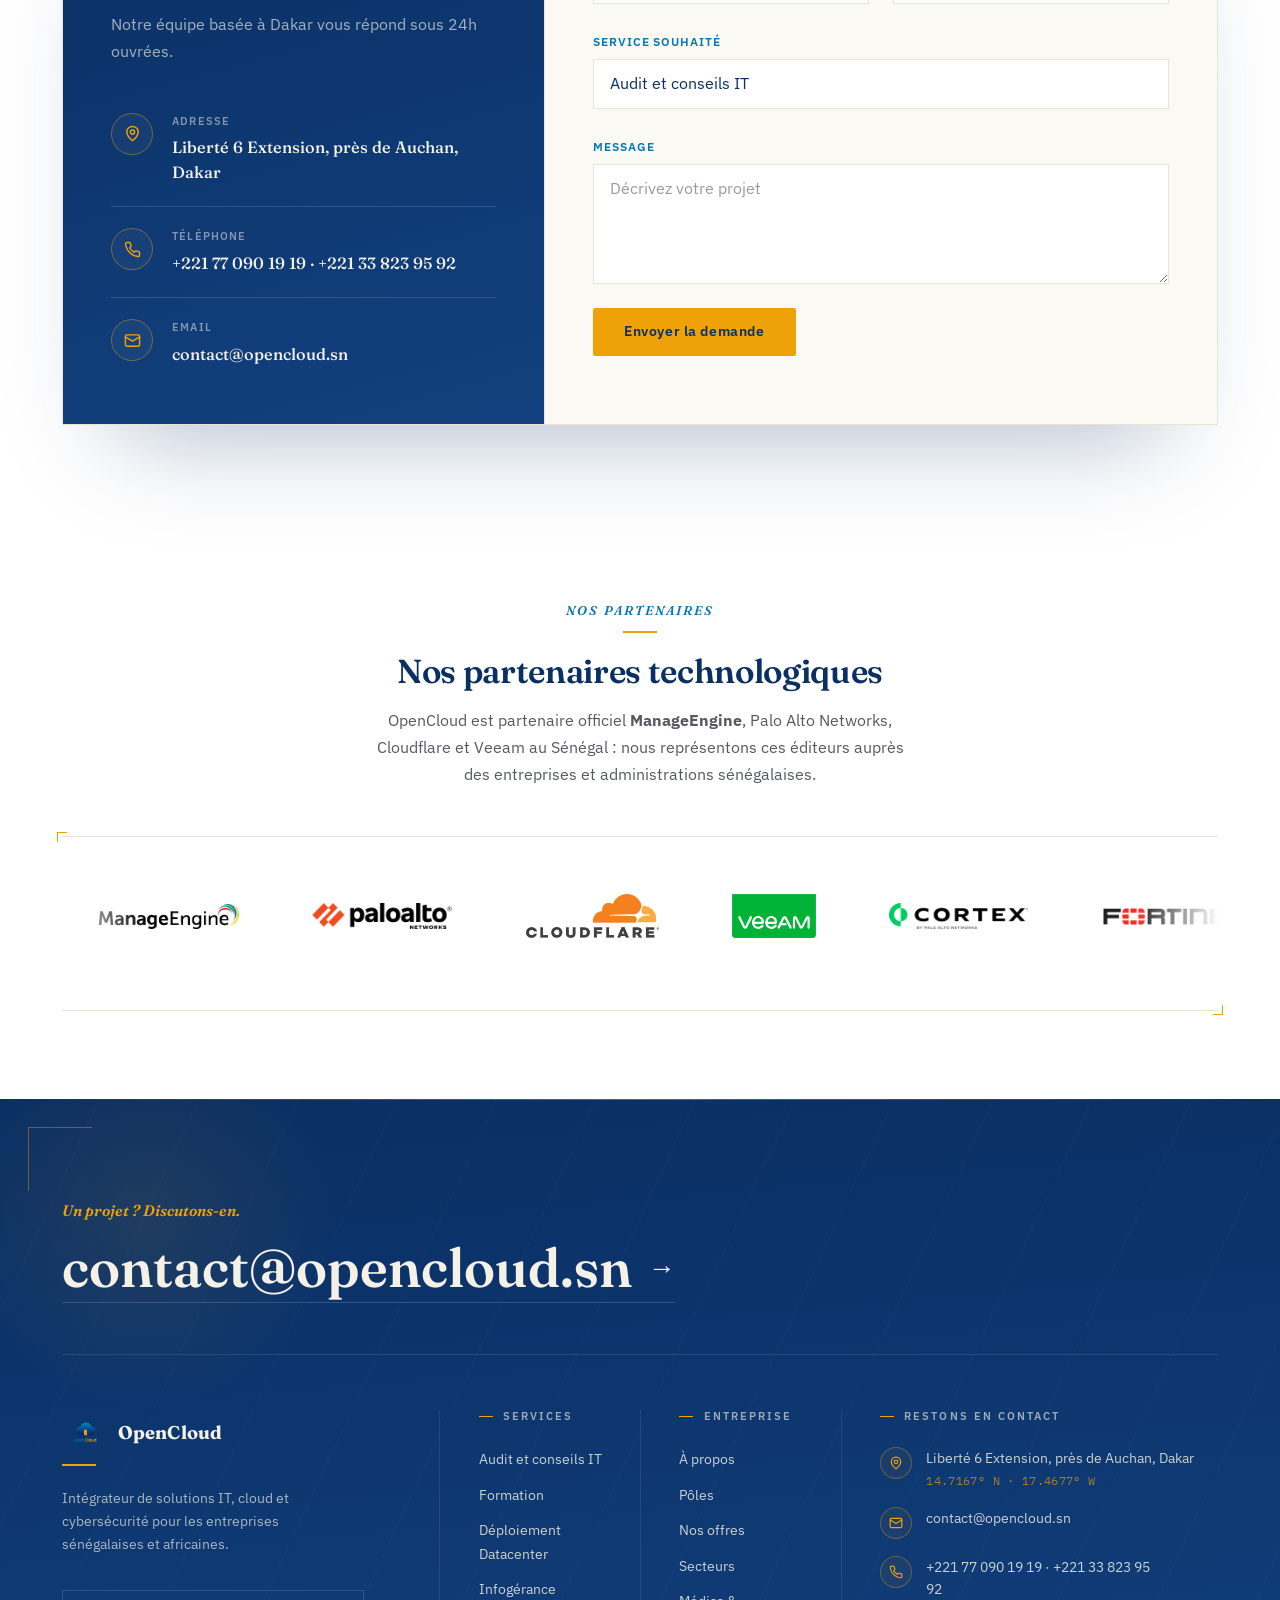
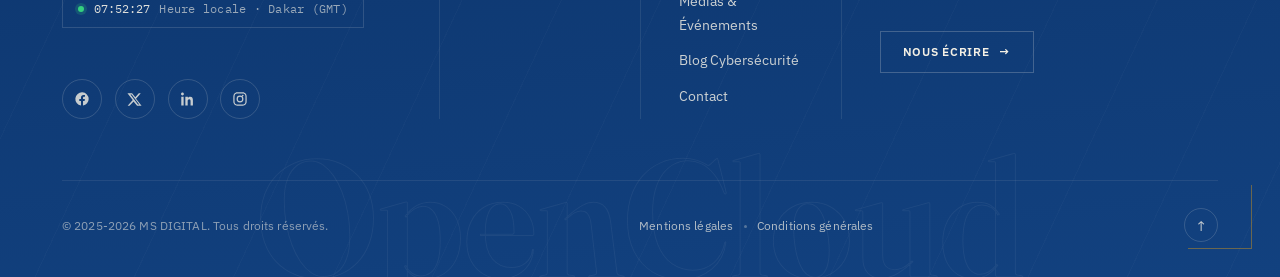
==== commit 90739aef: "Update team/culture photos, add gallery lightbox, rework Pourquoi choisir & media cards - Replace pl" ====
--- a/index.html
+++ b/index.html
@@ -317,10 +317,27 @@
       </article>
     </div>
 
+    <div class="culture-quote-head">
+      <div class="culture-quote-eyebrow"><span aria-hidden="true"></span>Notre culture<span aria-hidden="true"></span></div>
+    </div>
+
     <figure class="culture-quote">
-      <div class="culture-quote-eyebrow"><span aria-hidden="true"></span>Notre culture<span aria-hidden="true"></span></div>
-      <span class="culture-quote-mark" aria-hidden="true">&laquo;</span>
-      <blockquote>Chez OpenCloud, nous travaillons avec <em>autonomie</em> et <em>bienveillance</em>, mais <em>jamais dans le flou</em>&nbsp;: chaque mission a un responsable clair, chaque avancement se partage, et chaque réussite se célèbre ensemble.</blockquote>
+      <div class="row g-0 align-items-stretch">
+        <div class="col-lg-5">
+          <div class="culture-quote-media" style="background-image:url('images/open2.jpeg')" role="img" aria-label="Membre de l'équipe OpenCloud">
+            <span class="hero-frame hero-frame-tl" aria-hidden="true"></span>
+            <span class="hero-frame hero-frame-br" aria-hidden="true"></span>
+          </div>
+        </div>
+        <div class="col-lg-7">
+          <div class="culture-quote-body">
+            <span class="culture-quote-ghost" aria-hidden="true">&ldquo;</span>
+            <span class="culture-quote-mark" aria-hidden="true">&laquo;</span>
+            <blockquote>Chez OpenCloud, nous travaillons avec <em>autonomie</em> et <em>bienveillance</em>, mais <em>jamais dans le flou</em>&nbsp;: chaque mission a un responsable clair, chaque avancement se partage, et chaque réussite se célèbre ensemble.</blockquote>
+            <span class="culture-quote-by">— L'équipe OpenCloud</span>
+          </div>
+        </div>
+      </div>
     </figure>
   </div>
 </section>
@@ -368,13 +385,9 @@
 
       <div class="col-lg-4">
         <div class="why-side-card">
-          <div class="why-side-photo" style="background-image:url('images/picture3.jpg')"></div>
-          <div class="why-side-body">
-            <div class="why-side-caption">Notre équipe à Dakar</div>
-            <div class="why-side-stats-row">
-              <div class="why-side-stat-num">100%</div>
-              <div class="why-side-stat-lbl">Équipe locale, à vos côtés</div>
-            </div>
+          <div class="why-side-photo" style="background-image:url('images/open4.jpeg')" role="img" aria-label="Équipe OpenCloud">
+            <span class="hero-frame hero-frame-tl" aria-hidden="true"></span>
+            <span class="hero-frame hero-frame-br" aria-hidden="true"></span>
           </div>
         </div>
       </div>
@@ -686,7 +699,7 @@
       </div>
       <div class="col-lg-5">
         <div class="method-flow-media">
-          <div class="method-flow-photo" style="background-image:url('images/opt/DSC09534.jpg')"></div>
+          <div class="method-flow-photo" style="background-image:url('images/open15.jpeg')"></div>
           <div class="method-flow-stat">
             <div class="method-flow-stat-num">4</div>
             <div class="method-flow-stat-lbl">Étapes claires, du diagnostic au support continu</div>
--- a/style.css
+++ b/style.css
@@ -1534,57 +1534,33 @@
 .why-pillar .why-panel-title{ margin-bottom: .6rem; }
 .why-pillar .why-panel-desc{ margin-bottom: 0; max-width: 56ch; }
 .why-side-card{
+  position: relative;
   height: 100%;
   display: flex;
   flex-direction: column;
   background: #FBF9F3;
   border: 1px solid rgba(10,47,99,.1);
-  border-top: 2px solid var(--gold);
+  padding: 1.1rem;
   box-shadow: 0 30px 60px -40px rgba(10,47,99,.3);
-  overflow: hidden;
+}
+.why-side-card::before{
+  content: "";
+  position: absolute;
+  top: 0; left: 0; right: 0;
+  height: 2px;
+  background: var(--gold);
 }
 .why-side-photo{
-  aspect-ratio: 16 / 10;
+  position: relative;
+  flex: 1;
   background-size: cover;
-  background-position: center 20%;
-  filter: grayscale(.2) contrast(1.05);
-}
-.why-side-body{
-  flex: 1;
-  display: flex;
-  flex-direction: column;
-  padding: 1.6rem 1.6rem 1.8rem;
-}
-.why-side-caption{
-  font-family: var(--mono);
-  font-size: .7rem;
-  font-weight: 600;
-  letter-spacing: .06em;
-  text-transform: uppercase;
-  color: var(--gold-dark);
-  margin-bottom: 1rem;
-}
-.why-side-stats-row{
-  display: flex;
-  align-items: baseline;
-  gap: .8rem;
-  padding-bottom: 1.4rem;
-  margin-bottom: 1.4rem;
-  border-bottom: 1px solid rgba(10,47,99,.1);
-}
-.why-side-stats-row:last-child{ padding-bottom: 0; margin-bottom: 0; border-bottom: none; }
-.why-side-stat-num{
-  font-family: var(--serif);
-  font-weight: 700;
-  font-size: 1.8rem;
-  color: var(--ink);
-  line-height: 1;
-}
-.why-side-stat-lbl{
-  font-size: .8rem;
-  color: #55595f;
-  line-height: 1.3;
-}
+  background-position: center 15%;
+  filter: grayscale(.15) contrast(1.05);
+  box-shadow: 0 0 0 7px #FBF9F3, 0 0 0 8px rgba(239,161,8,.4);
+}
+.why-side-photo .hero-frame{ width: 34px; height: 34px; border-color: rgba(245,241,230,.85); }
+.why-side-photo .hero-frame-tl{ top: 20px; left: 20px; }
+.why-side-photo .hero-frame-br{ bottom: 20px; right: 20px; }
 .why-panel-checks{
   display: grid;
   grid-template-columns: repeat(2, 1fr);
@@ -1632,6 +1608,8 @@
   .why-panel-checks{ grid-template-columns: 1fr; }
   .why-panel-stats{ flex-wrap: wrap; gap: 1.4rem 2.2rem; }
   .why-panel-stats div + div{ padding-left: 0; border-left: none; }
+  .why-side-card{ min-height: 420px; }
+  .why-side-photo{ min-height: 380px; }
 }
 
 .about-columns-label::after{
@@ -1840,50 +1818,93 @@
   .value-card, .value-card:last-child{ min-height: 280px; }
 }
 
+.culture-quote-head{
+  text-align: center;
+  margin: 4.5rem 0 1.6rem;
+}
+.culture-quote-eyebrow{
+  display: inline-flex;
+  align-items: center;
+  gap: .9rem;
+  font-family: var(--serif);
+  font-style: italic;
+  font-weight: 600;
+  font-size: .82rem;
+  letter-spacing: .2em;
+  text-transform: uppercase;
+  color: var(--gold-dark);
+}
+.culture-quote-eyebrow span{ width: 30px; height: 1px; background: var(--gold); }
+
 .culture-quote{
   position: relative;
-  max-width: 860px;
-  margin: 4.5rem auto 0;
-  padding: 3.2rem clamp(1.4rem, 5vw, 4rem) 3rem;
-  text-align: center;
+  max-width: 1000px;
+  margin: 0 auto;
   background: #fff;
   border: 1px solid rgba(10,47,99,.08);
   border-radius: 6px;
+  overflow: hidden;
   box-shadow: 0 40px 80px -55px rgba(10,47,99,.45);
 }
 .culture-quote::before{
   content: "";
   position: absolute;
-  top: -1px; left: 50%;
-  width: 64px; height: 3px;
+  z-index: 2;
+  top: 0; left: 0; right: 0;
+  height: 3px;
   background: var(--gold);
-  transform: translateX(-50%);
-}
-.culture-quote-eyebrow{
-  display: inline-flex;
-  align-items: center;
-  gap: .9rem;
-  font-family: var(--serif);
-  font-style: italic;
-  font-weight: 600;
-  font-size: .8rem;
-  letter-spacing: .2em;
-  text-transform: uppercase;
-  color: var(--gold-dark);
-}
-.culture-quote-eyebrow span{ width: 30px; height: 1px; background: var(--gold); }
+}
+.culture-quote-media{
+  position: relative;
+  height: 100%;
+  min-height: 240px;
+  background-size: cover;
+  background-position: center 20%;
+  filter: contrast(1.05) saturate(1.02);
+}
+.culture-quote-media .hero-frame{ width: 40px; height: 40px; border-color: rgba(239,161,8,.6); }
+.culture-quote-media .hero-frame-tl{ top: 14px; left: 14px; }
+.culture-quote-media .hero-frame-br{ bottom: 14px; right: 14px; }
+.culture-quote-body{
+  position: relative;
+  overflow: hidden;
+  display: flex;
+  flex-direction: column;
+  justify-content: center;
+  height: 100%;
+  padding: 2.8rem clamp(1.4rem, 4vw, 3rem);
+}
+.culture-quote-ghost{
+  position: absolute;
+  top: -1.4rem; right: 1rem;
+  font-family: var(--serif);
+  font-weight: 700;
+  font-size: 8rem;
+  line-height: 1;
+  color: transparent;
+  -webkit-text-stroke: 1px rgba(239,161,8,.14);
+  pointer-events: none;
+  z-index: 0;
+}
+@supports not (-webkit-text-stroke: 1px rgba(0,0,0,1)){
+  .culture-quote-ghost{ color: rgba(239,161,8,.07); }
+}
 .culture-quote-mark{
+  position: relative;
+  z-index: 1;
   display: block;
   font-family: var(--serif);
-  font-size: 4.2rem;
+  font-size: 3.6rem;
   line-height: .7;
   color: var(--gold);
-  margin: 1.4rem 0 .5rem;
+  margin: 0 0 .8rem;
 }
 .culture-quote blockquote{
+  position: relative;
+  z-index: 1;
   font-family: var(--serif);
   font-weight: 400;
-  font-size: clamp(1.15rem, 1.9vw, 1.5rem);
+  font-size: clamp(1.1rem, 1.7vw, 1.35rem);
   line-height: 1.6;
   color: var(--ink);
   margin: 0;
@@ -1893,9 +1914,22 @@
   font-weight: 500;
   background-image: linear-gradient(transparent 62%, rgba(239,161,8,.28) 62%);
 }
-@media (max-width: 575px){
-  .culture-quote{ margin-top: 3rem; padding: 2.4rem 1.3rem 2.2rem; }
-  .culture-quote-mark{ font-size: 3.4rem; }
+.culture-quote-by{
+  position: relative;
+  z-index: 1;
+  display: block;
+  font-family: var(--mono);
+  font-size: .74rem;
+  letter-spacing: .06em;
+  text-transform: uppercase;
+  color: var(--gold-dark);
+  margin-top: 1.2rem;
+}
+@media (max-width: 991px){
+  .culture-quote-head{ margin-top: 3rem; }
+  .culture-quote-media{ min-height: 220px; }
+  .culture-quote-body{ padding: 2.2rem 1.4rem 2.4rem; }
+  .culture-quote-mark{ font-size: 3rem; }
 }
 
 /* ---------- Team ---------- */
@@ -2238,7 +2272,7 @@
   border-radius: 14px;
   min-height: 340px;
   height: 100%;
-  background-image: url("images/opt/DSC09545.jpg"), linear-gradient(135deg, var(--ink-soft), var(--ink));
+  background-image: url("images/open14.jpeg"), linear-gradient(135deg, var(--ink-soft), var(--ink));
   background-size: cover;
   background-position: center;
   box-shadow: 0 40px 70px -28px rgba(0,0,0,.5);
@@ -3849,7 +3883,7 @@
   position: relative;
   display: block;
   overflow: hidden;
-  aspect-ratio: 4 / 3;
+  aspect-ratio: 4 / 3.6;
   background: var(--ink-soft);
   border-top: 2px solid var(--gold);
   box-shadow: 0 20px 40px -34px rgba(10,47,99,.3);
@@ -3868,11 +3902,11 @@
 .media-card-overlay{
   position: absolute;
   inset: 0;
-  background: linear-gradient(180deg, rgba(10,47,99,0) 42%, rgba(10,47,99,.9) 100%);
+  background: linear-gradient(180deg, rgba(10,47,99,0) 58%, rgba(10,47,99,.92) 100%);
   display: flex;
   flex-direction: column;
   justify-content: flex-end;
-  padding: 1.3rem;
+  padding: 1.1rem 1.3rem;
   pointer-events: none;
 }
 .media-tag{
@@ -3908,6 +3942,122 @@
   backdrop-filter: blur(4px);
   display: flex; align-items: center; justify-content: center;
   color: var(--paper);
+}
+
+/* ---------- Lightbox galerie ---------- */
+.lightbox{
+  position: fixed;
+  inset: 0;
+  z-index: 2000;
+  display: flex;
+  align-items: center;
+  justify-content: center;
+  background: rgba(6,20,42,.94);
+  opacity: 0;
+  visibility: hidden;
+  transition: opacity .3s ease, visibility .3s ease;
+  padding: 2.5rem;
+}
+.lightbox.is-active{ opacity: 1; visibility: visible; }
+.lightbox-stage{
+  position: relative;
+  max-width: 1100px;
+  width: 100%;
+  display: flex;
+  flex-direction: column;
+  align-items: center;
+}
+.lightbox-stage img,
+.lightbox-stage video{
+  display: block;
+  max-width: 100%;
+  max-height: 74vh;
+  object-fit: contain;
+  border-top: 2px solid var(--gold);
+  box-shadow: 0 40px 80px -30px rgba(0,0,0,.6);
+  background: var(--ink-soft);
+}
+.lightbox-caption{
+  margin-top: 1.2rem;
+  text-align: center;
+  color: var(--paper);
+  max-width: 60ch;
+}
+.lightbox-caption .lightbox-tag{
+  display: inline-block;
+  font-size: .66rem;
+  font-weight: 700;
+  letter-spacing: .08em;
+  text-transform: uppercase;
+  color: var(--ink);
+  background: var(--gold);
+  padding: .3rem .65rem;
+  border-radius: 999px;
+  margin-bottom: .8rem;
+}
+.lightbox-caption h3{
+  font-family: var(--serif);
+  font-weight: 600;
+  font-size: 1.2rem;
+  color: var(--paper);
+  margin-bottom: .3rem;
+}
+.lightbox-caption .lightbox-date{
+  display: block;
+  font-size: .78rem;
+  color: rgba(245,241,230,.55);
+}
+.lightbox-close,
+.lightbox-nav{
+  position: absolute;
+  border-radius: 50%;
+  border: 1px solid rgba(245,241,230,.3);
+  background: rgba(255,255,255,.05);
+  color: var(--paper);
+  display: flex;
+  align-items: center;
+  justify-content: center;
+  cursor: pointer;
+  transition: border-color .25s ease, background .25s ease, color .25s ease, transform .25s ease;
+}
+.lightbox-close{
+  top: 1.4rem; right: 1.6rem;
+  width: 44px; height: 44px;
+  font-size: 1.6rem;
+  line-height: 1;
+  z-index: 2;
+}
+.lightbox-close:hover{ border-color: var(--gold); color: var(--gold); transform: rotate(90deg); }
+.lightbox-nav{
+  top: 50%;
+  transform: translateY(-50%);
+  width: 52px; height: 52px;
+  font-size: 1.8rem;
+  line-height: 1;
+  z-index: 1;
+}
+.lightbox-nav:hover{ border-color: var(--gold); color: var(--gold); background: rgba(239,161,8,.12); }
+.lightbox-prev{ left: 1.6rem; }
+.lightbox-next{ right: 1.6rem; }
+.lightbox-counter{
+  position: absolute;
+  bottom: 1.4rem;
+  left: 50%;
+  transform: translateX(-50%);
+  font-family: var(--mono);
+  font-size: .74rem;
+  letter-spacing: .06em;
+  color: rgba(245,241,230,.55);
+}
+@media (max-width: 767px){
+  .lightbox{ padding: 1.2rem; }
+  .lightbox-stage img,
+  .lightbox-stage video{ max-height: 58vh; }
+  .lightbox-nav{ width: 40px; height: 40px; font-size: 1.4rem; }
+  .lightbox-prev{ left: .4rem; }
+  .lightbox-next{ right: .4rem; }
+  .lightbox-close{ top: .8rem; right: .8rem; width: 38px; height: 38px; font-size: 1.3rem; }
+  .lightbox-caption h3{ font-size: 1.05rem; }
 }
 
 /* ---------- Blog cards ---------- */
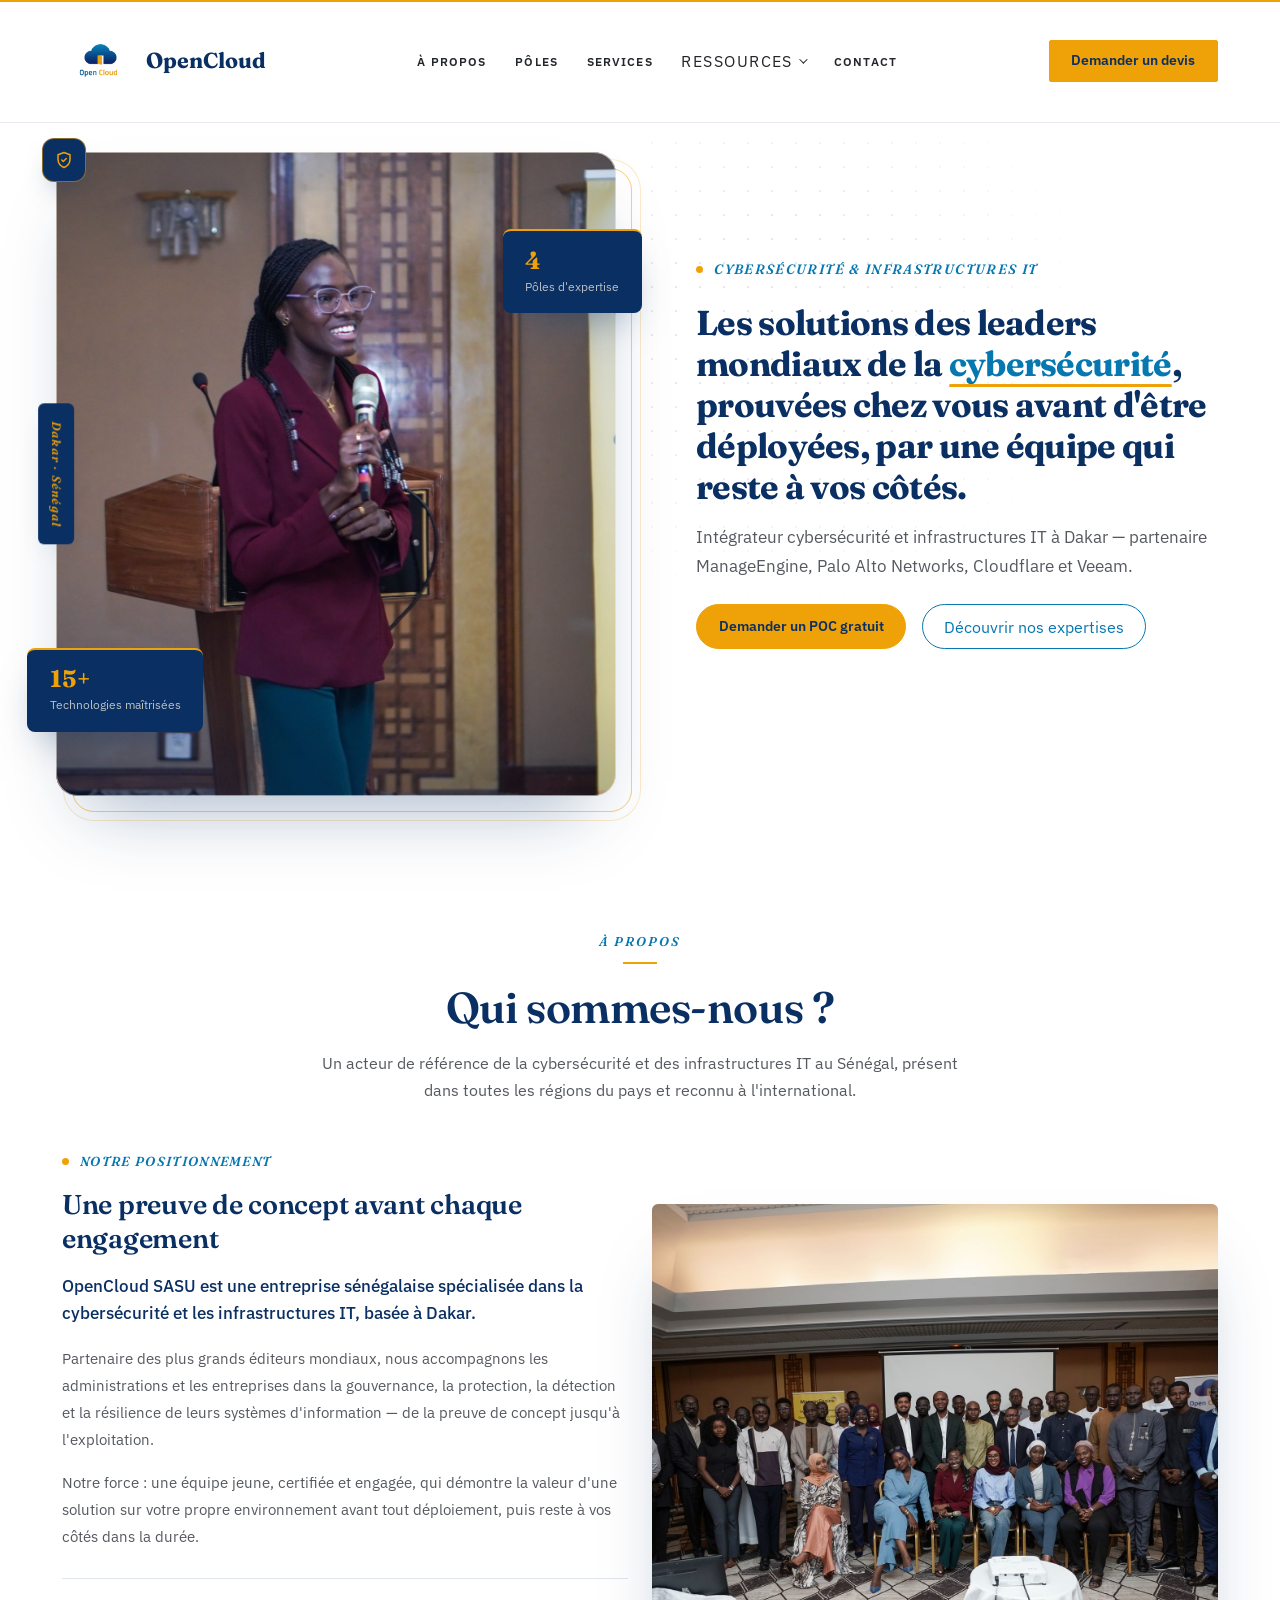
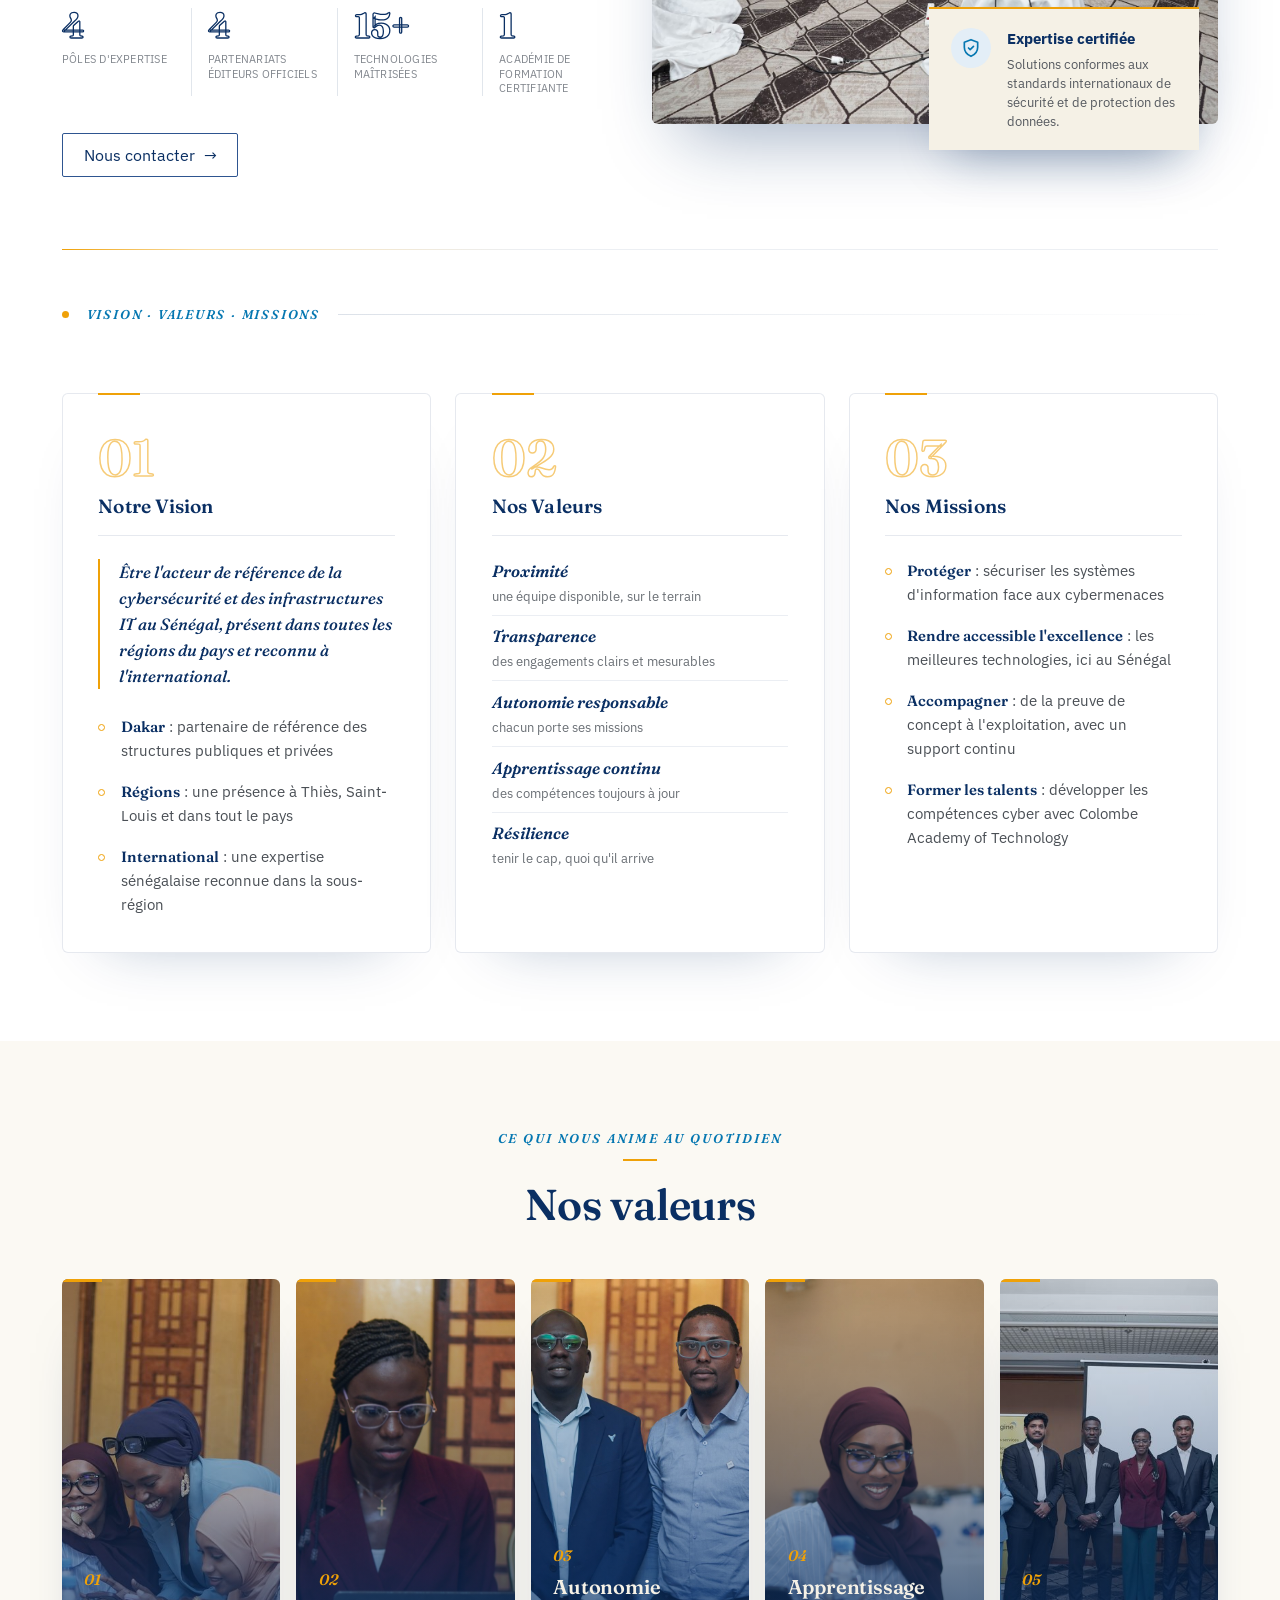
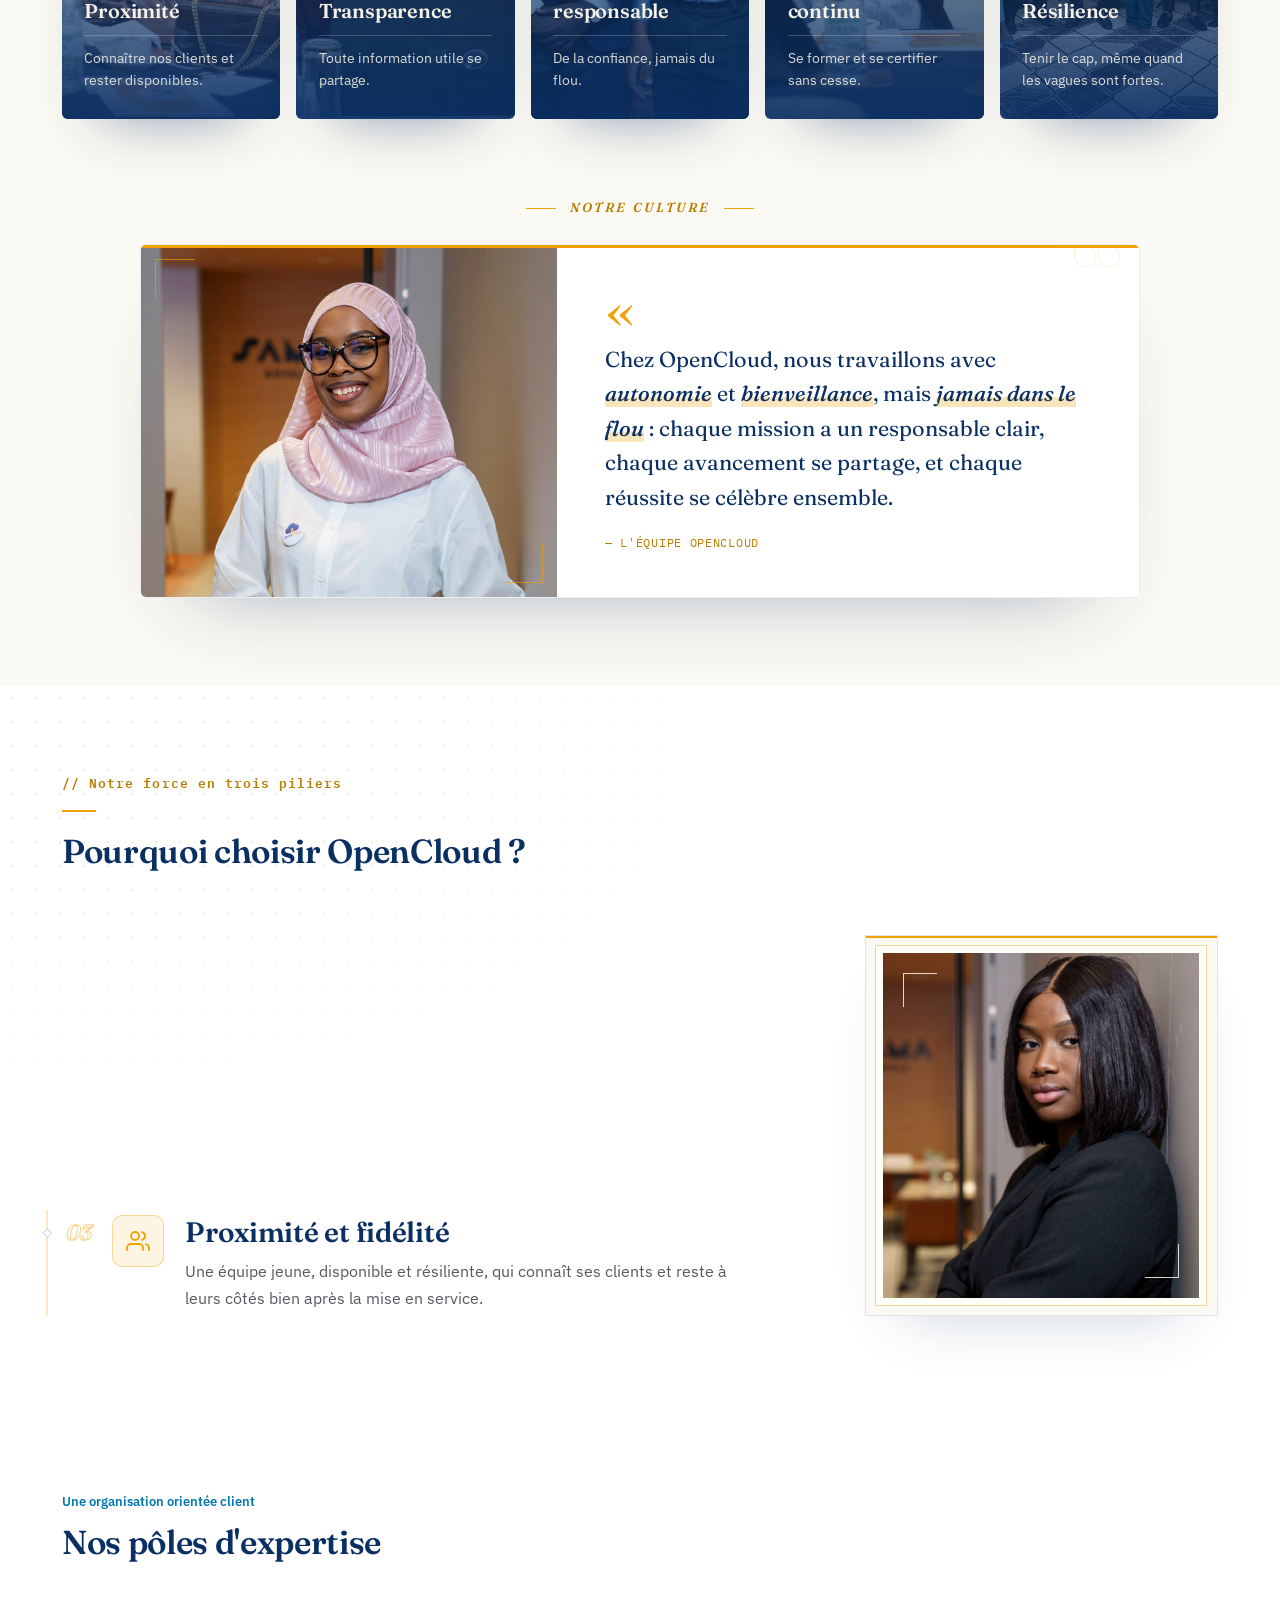
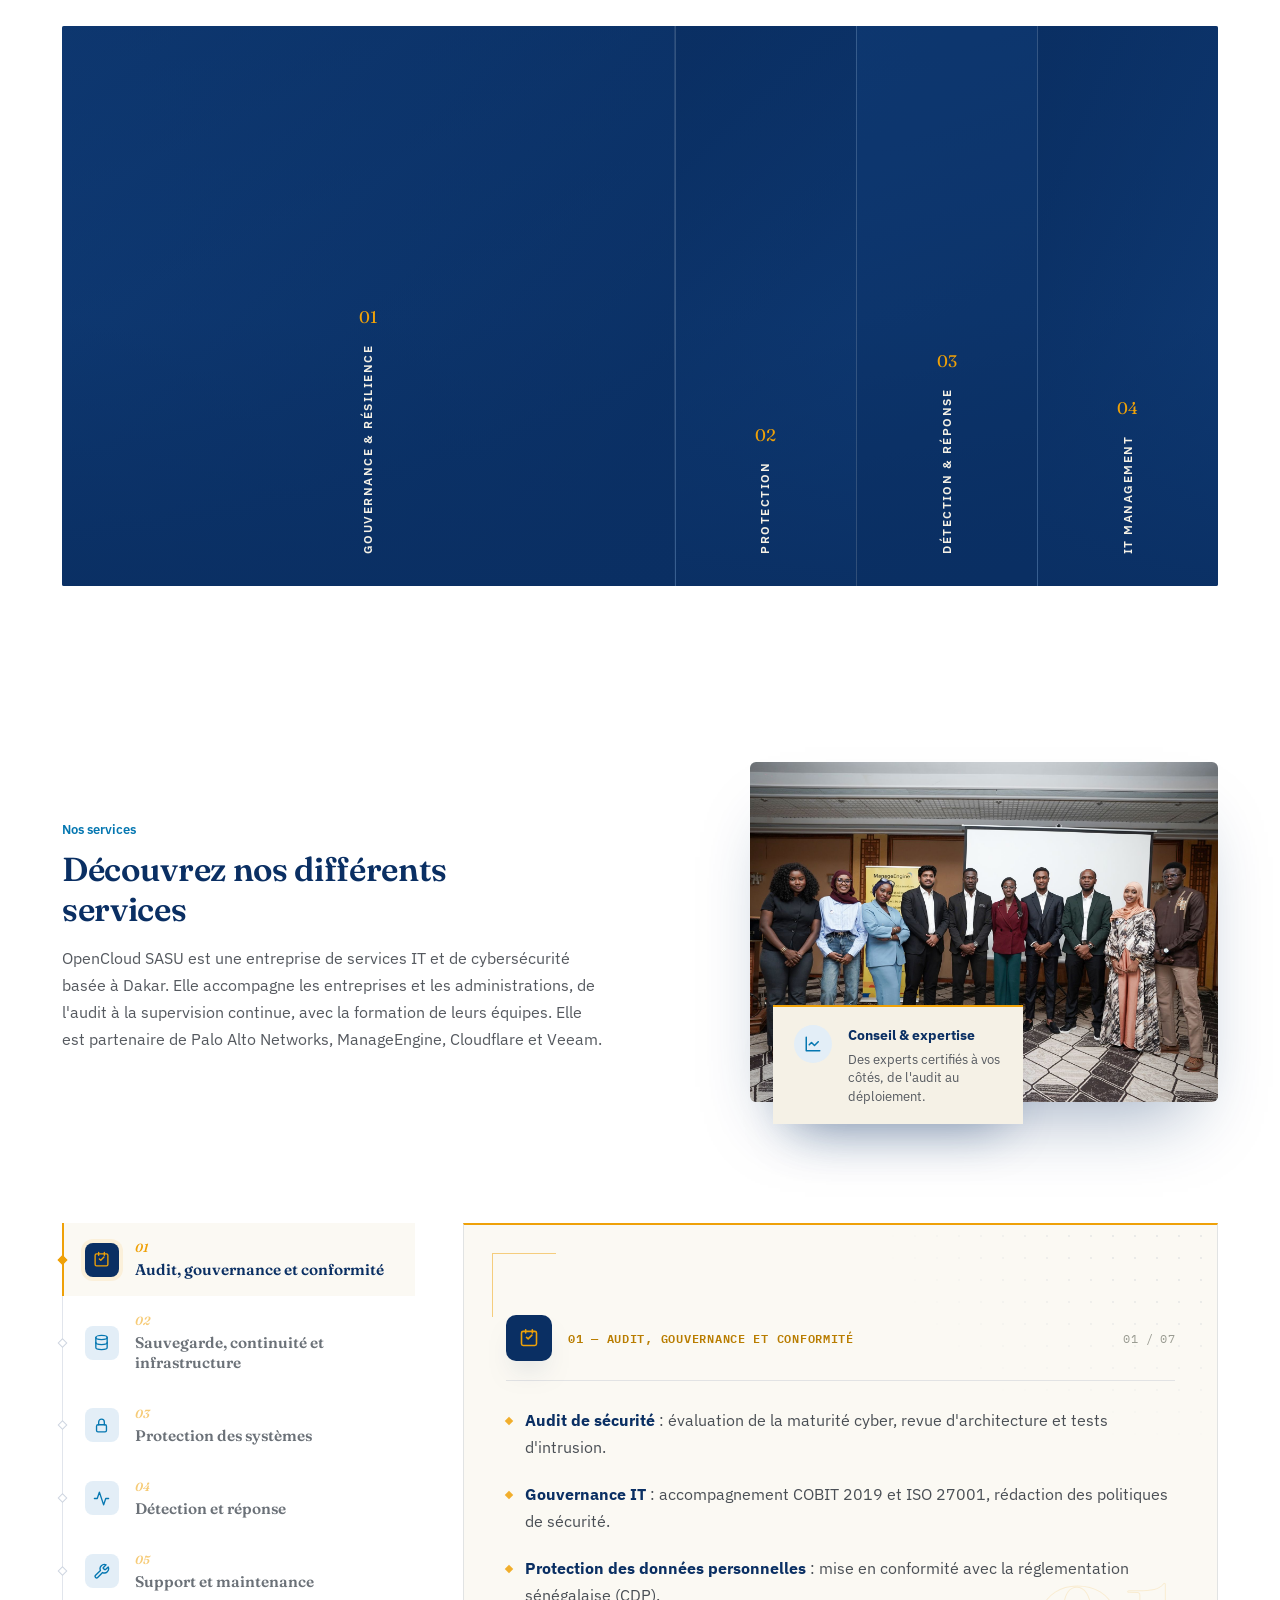
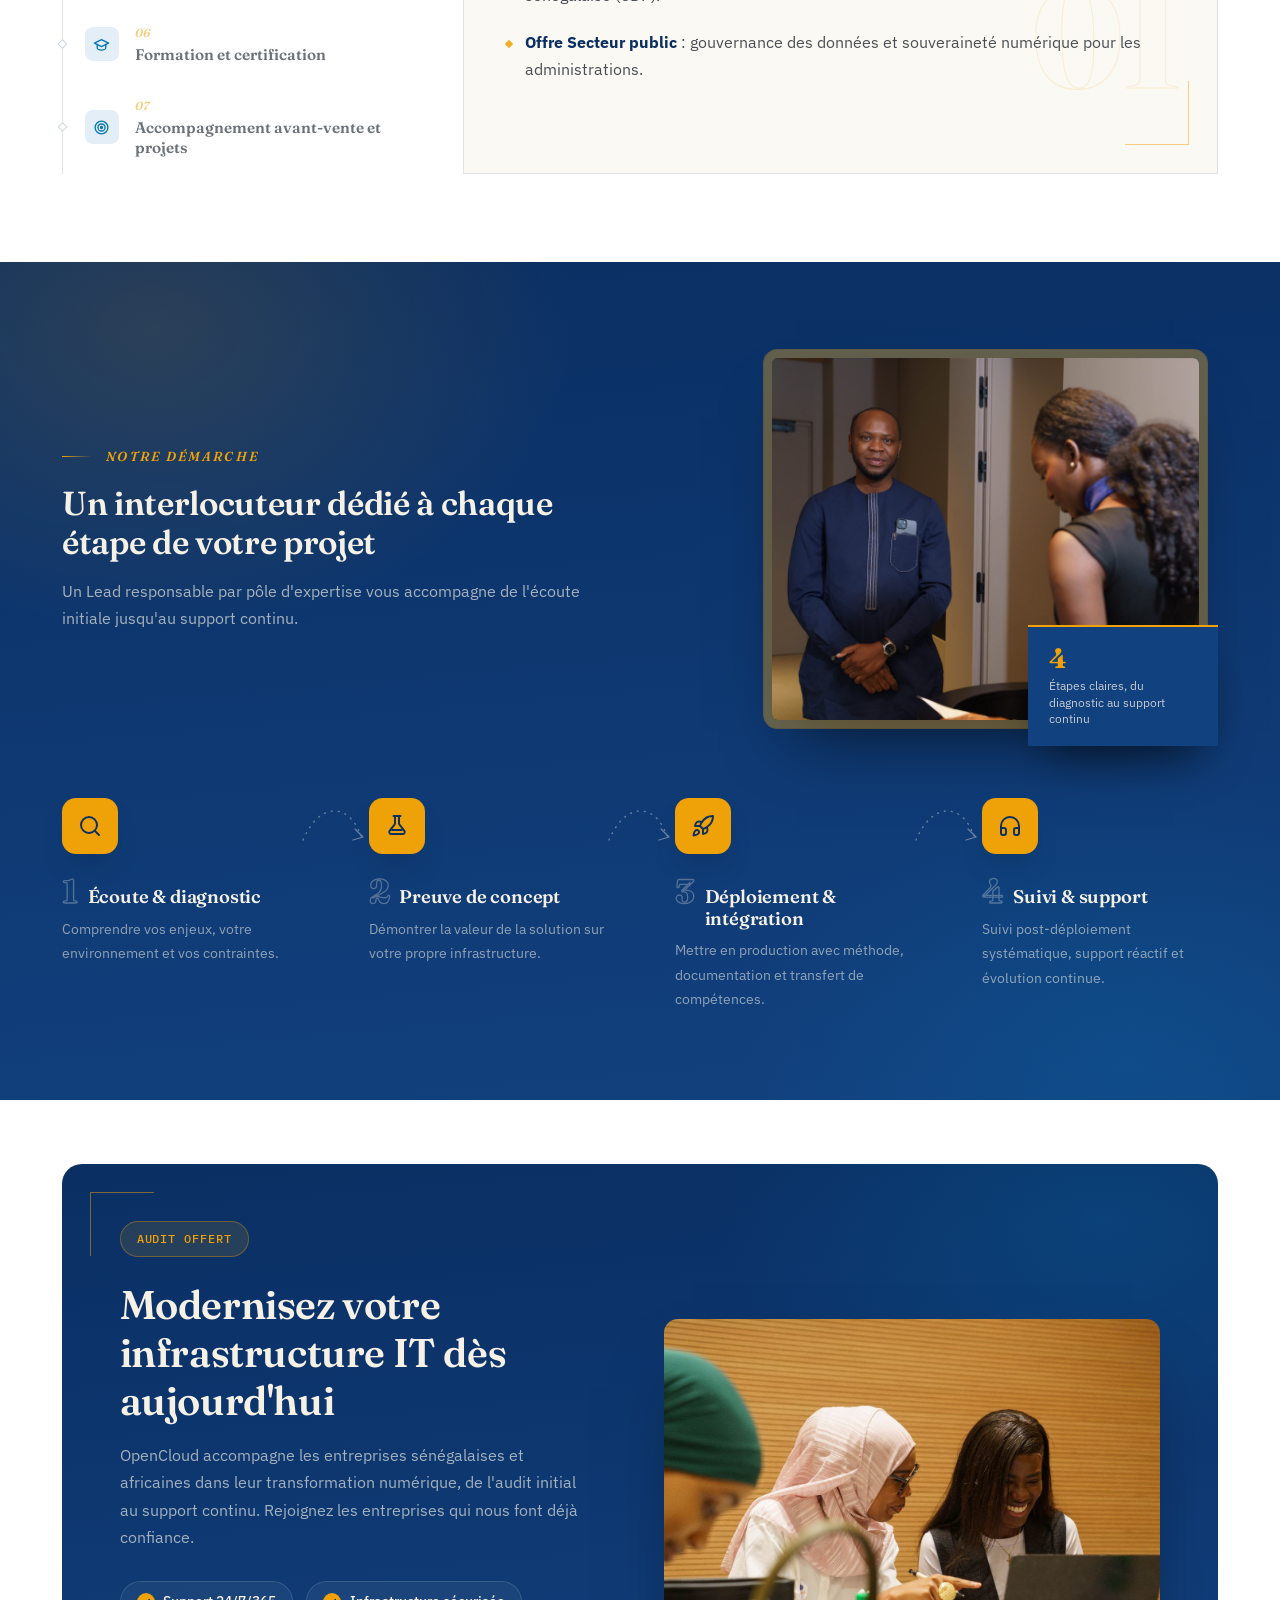
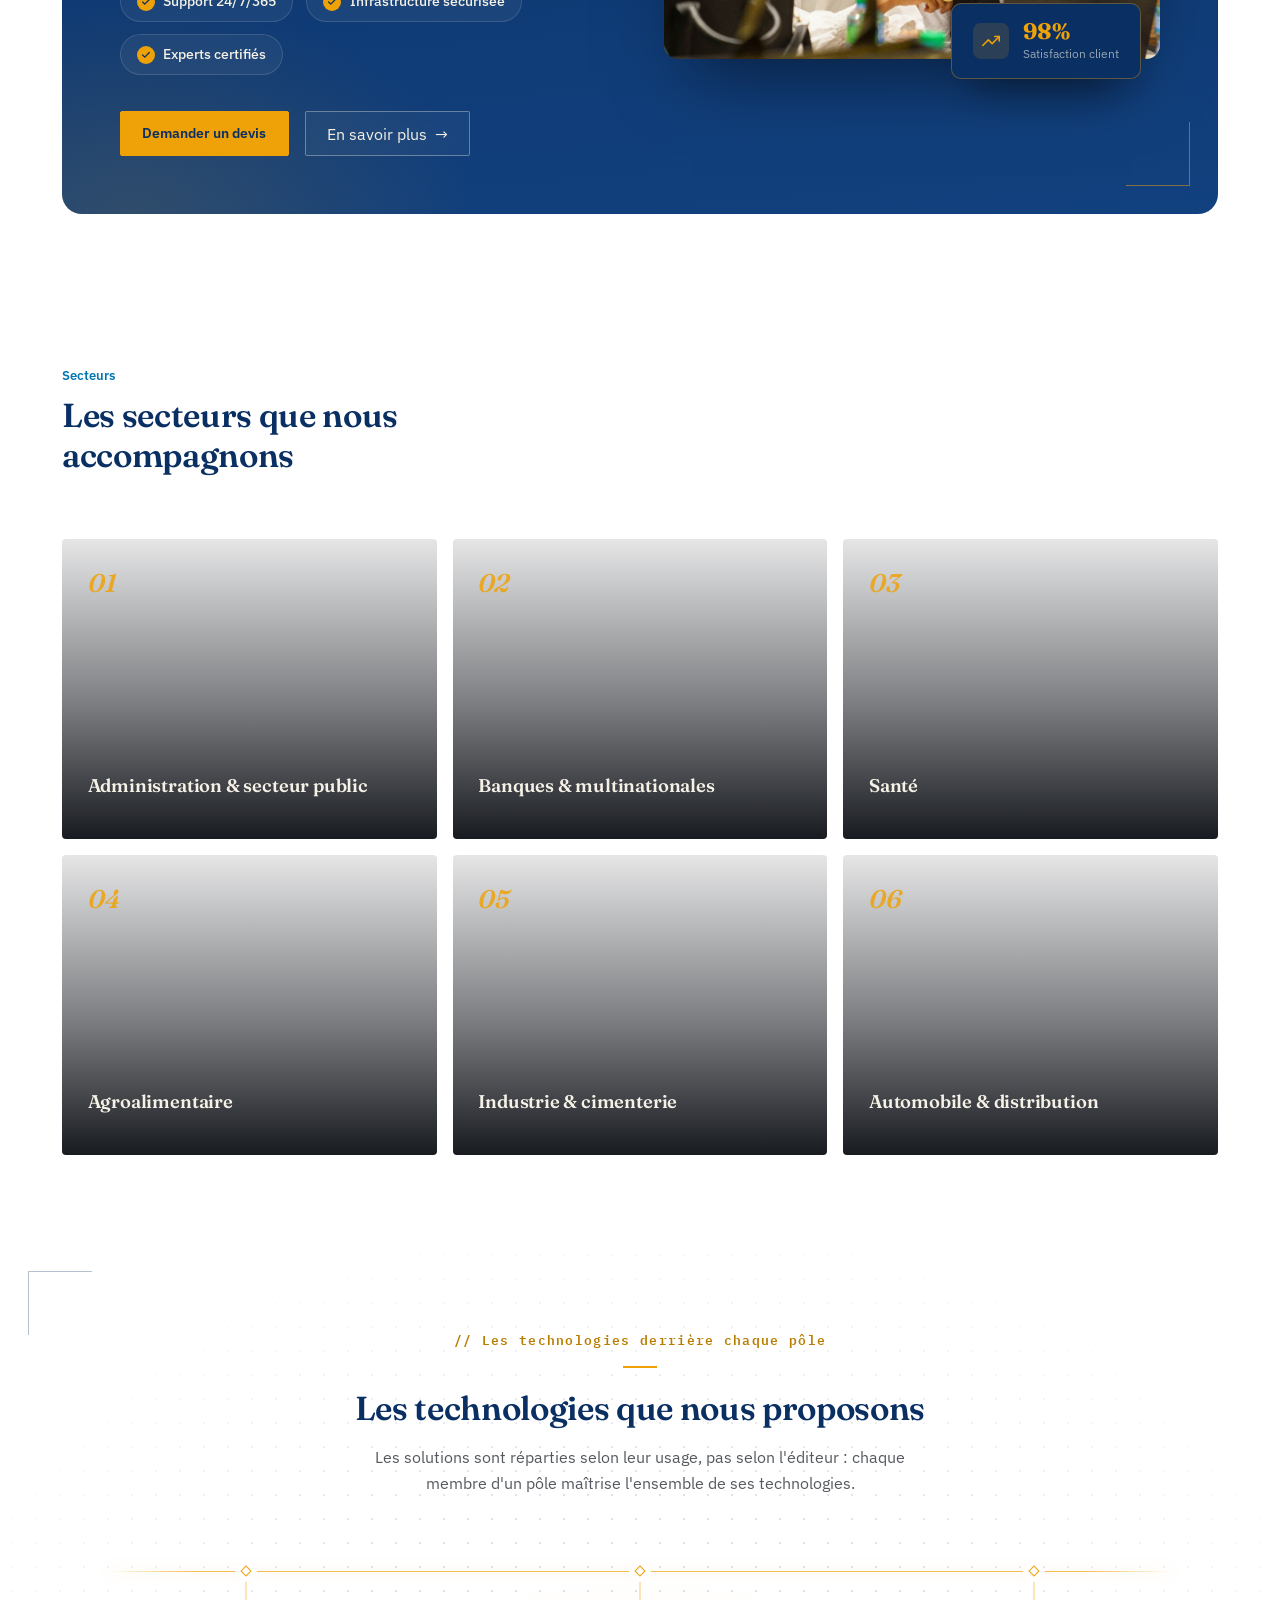
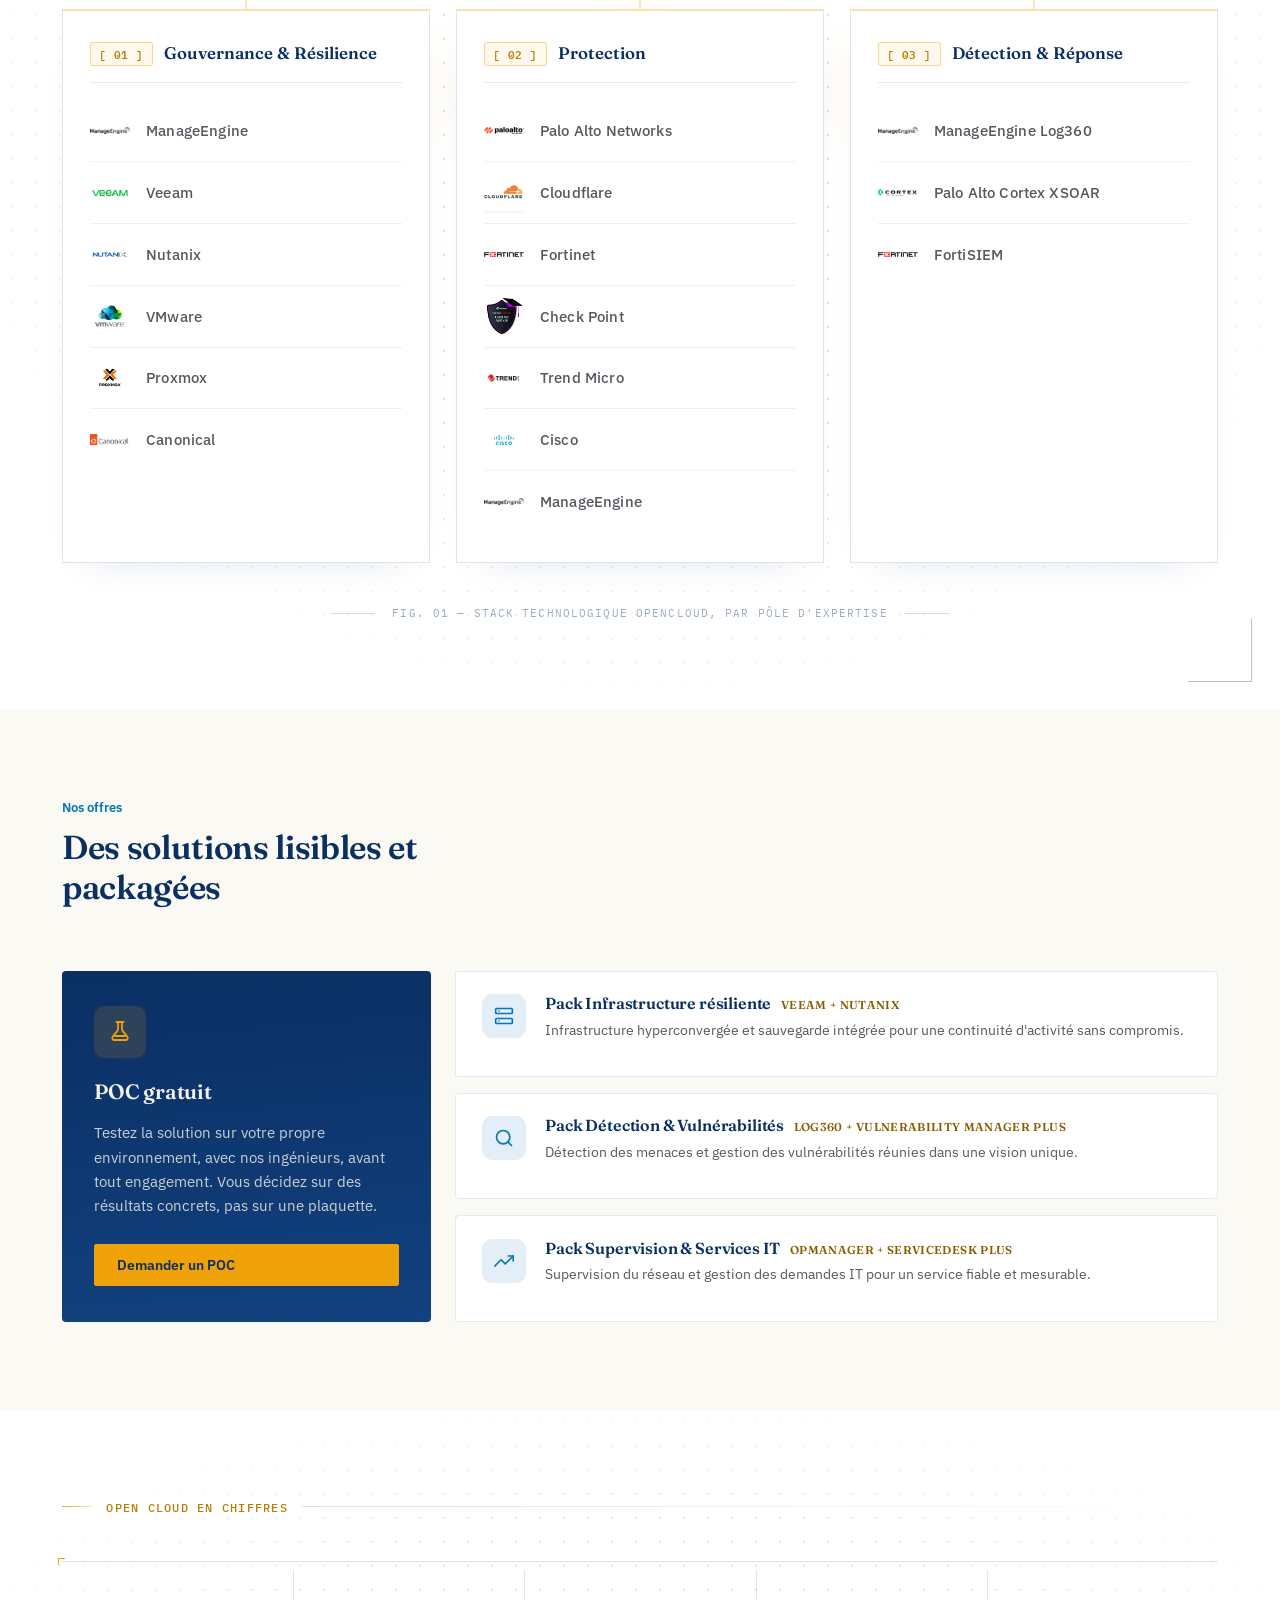
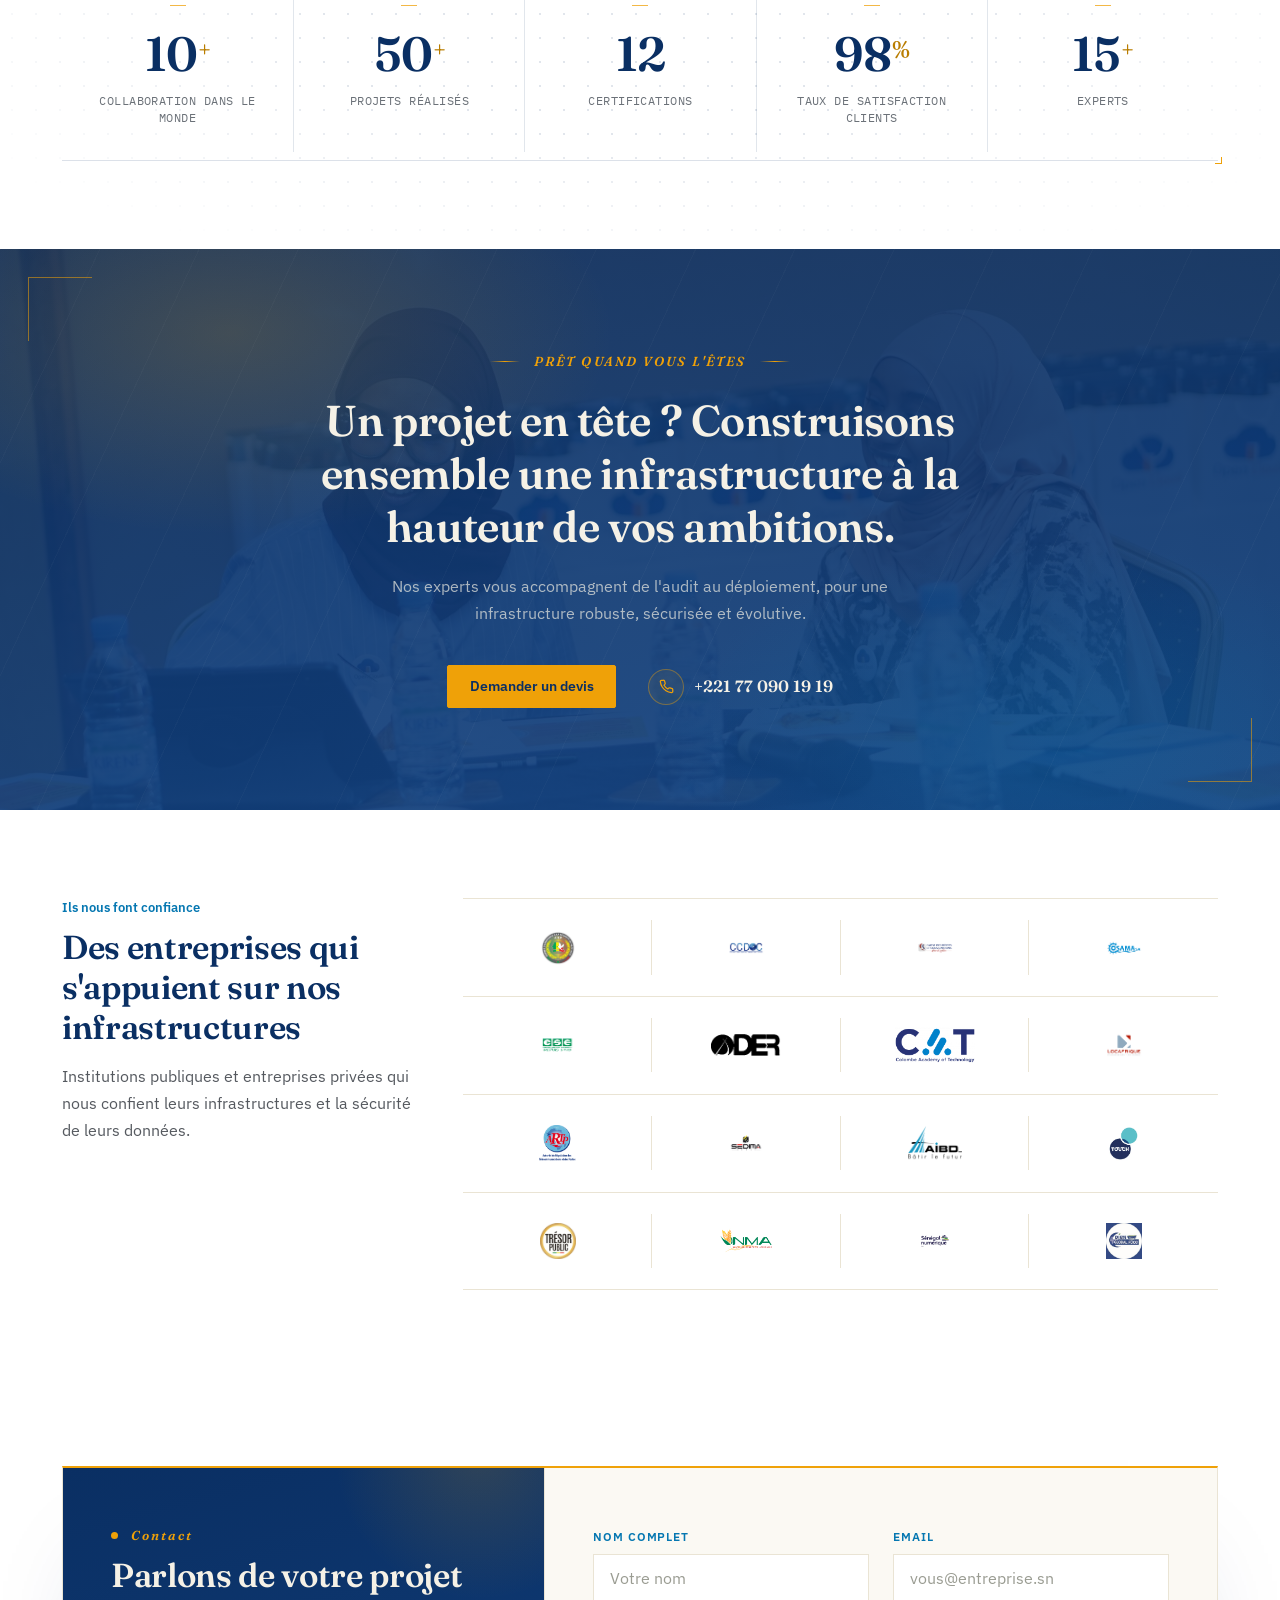
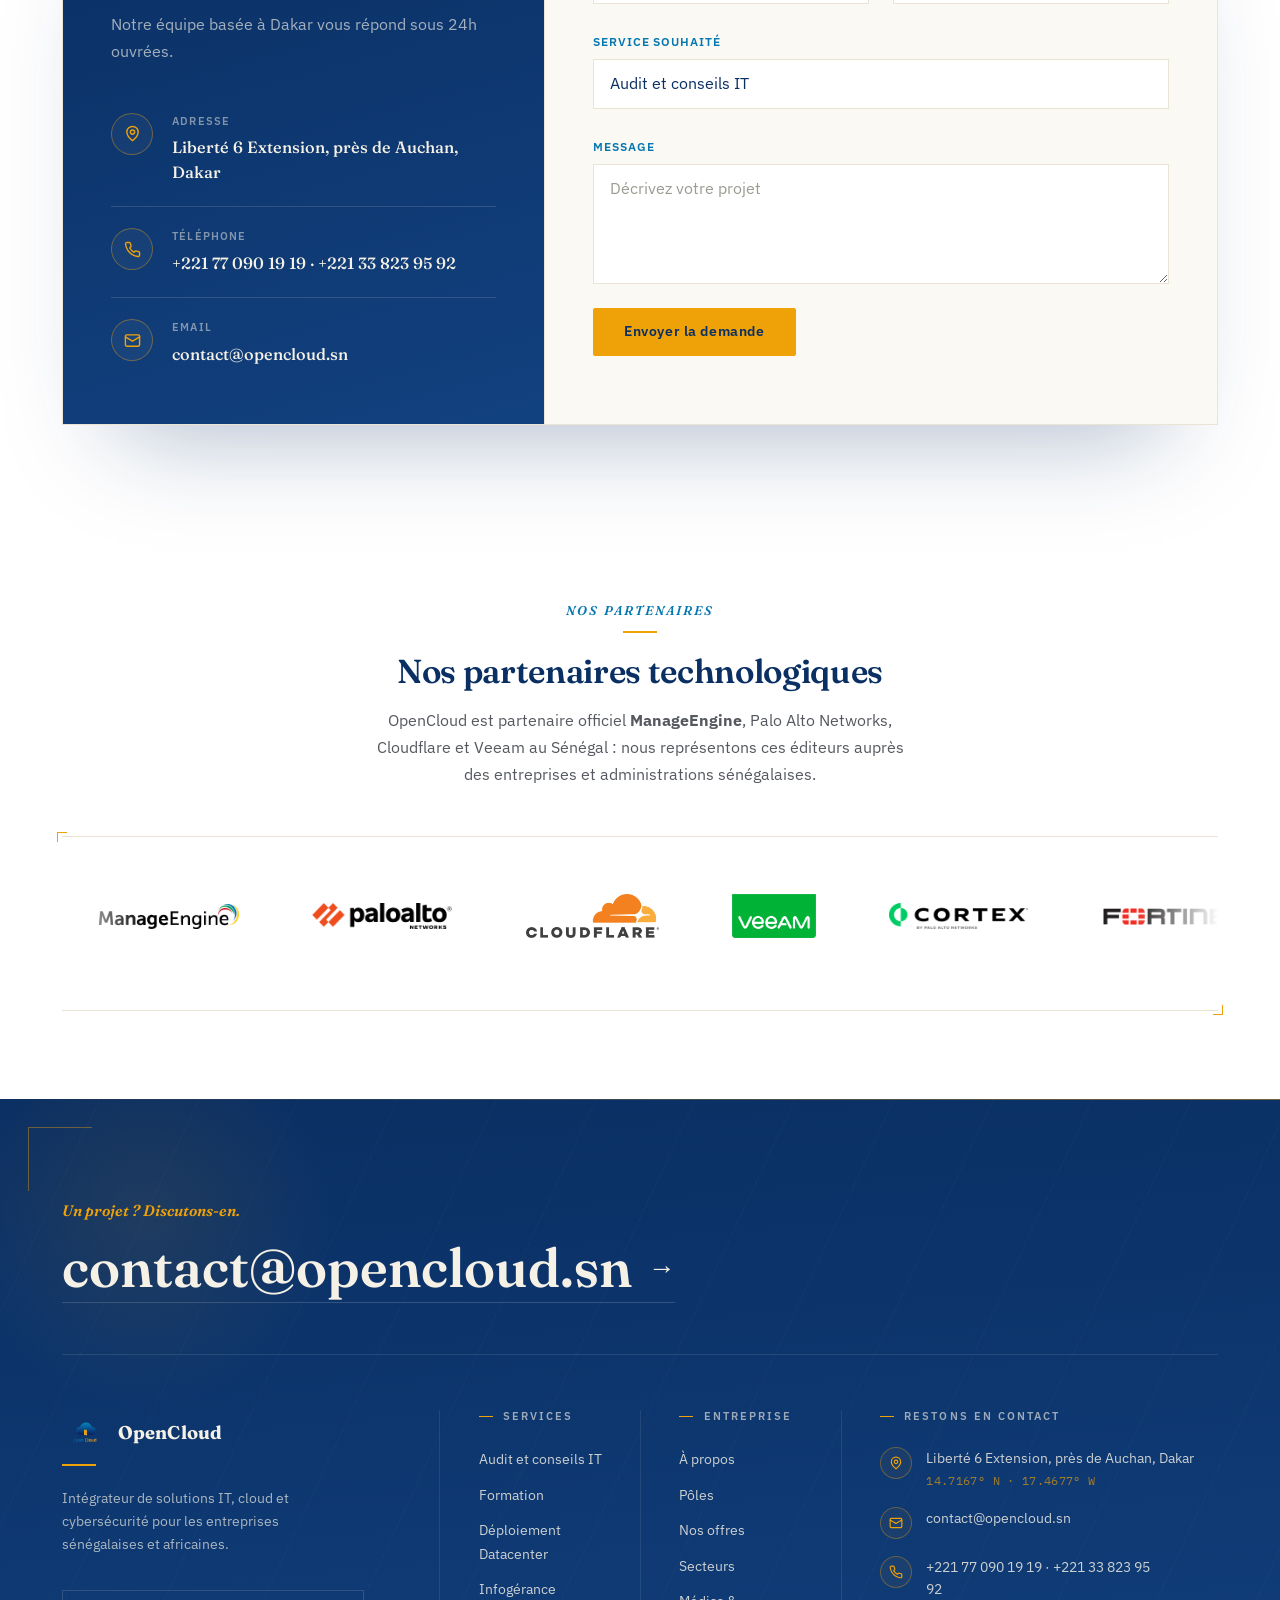
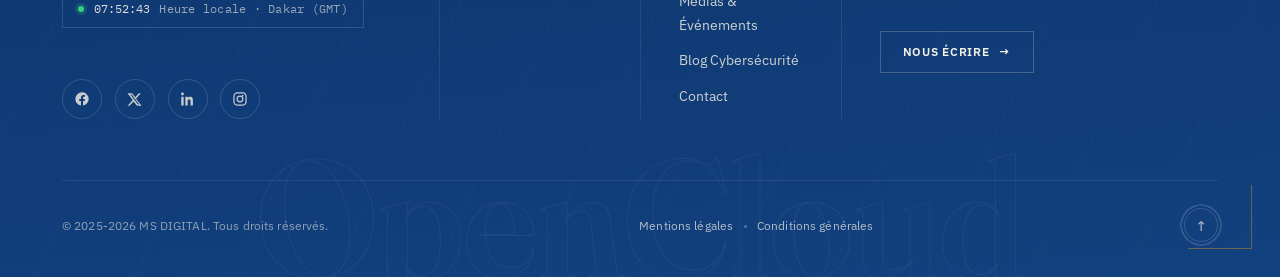
==== commit 7b0f38d5: "Polish footer animations, add more gallery photos, enlarge nav logo - Add ambient shimmer/breathing " ====
--- a/index.html
+++ b/index.html
@@ -1651,7 +1651,7 @@
   });
 
   // ---------- Footer : apparition progressive des colonnes ----------
-  var footerCols = document.querySelectorAll('.footer-col');
+  var footerCols = document.querySelectorAll('.footer-lead, .footer-col, .footer-bottom');
   if (footerCols.length) {
     if (!reduceMotion && 'IntersectionObserver' in window) {
       document.documentElement.classList.add('footer-reveal');
@@ -1694,6 +1694,20 @@
       footerEl.style.setProperty('--fx', ((e.clientX - rect.left) / rect.width * 100) + '%');
       footerEl.style.setProperty('--fy', ((e.clientY - rect.top) / rect.height * 100) + '%');
     });
+  }
+
+  // ---------- Footer : anneau de progression sur le bouton retour en haut ----------
+  var footerTopBtn = document.querySelector('.footer-top');
+  if (footerTopBtn) {
+    var updateFooterTopProgress = function () {
+      var doc = document.documentElement;
+      var docHeight = doc.scrollHeight - window.innerHeight;
+      var pct = docHeight > 0 ? Math.min(100, Math.max(0, (window.scrollY / docHeight) * 100)) : 0;
+      footerTopBtn.style.setProperty('--scroll-pct', pct);
+    };
+    updateFooterTopProgress();
+    window.addEventListener('scroll', updateFooterTopProgress, { passive: true });
+    window.addEventListener('resize', updateFooterTopProgress);
   }
 
   // ---------- Footer : copier au clic (email / téléphone) ----------
--- a/style.css
+++ b/style.css
@@ -93,12 +93,12 @@
   transition: color .35s ease;
 }
 .brand-logo{
-  height: 62px;
+  height: 74px;
   width: auto;
   display: block;
   transition: height .35s ease;
 }
-.site-header.is-scrolled .brand-logo{ height: 46px; }
+.site-header.is-scrolled .brand-logo{ height: 54px; }
 .brand-logo-lg{
   height: 46px;
 }
@@ -3220,6 +3220,15 @@
   top: 0; left: 0; right: 0;
   height: 1px;
   background: linear-gradient(90deg, transparent, rgba(239,161,8,.45) 50%, transparent);
+  background-size: 200% 100%;
+  animation: footerLineSweep 9s ease-in-out infinite;
+}
+@keyframes footerLineSweep{
+  0%, 100%{ background-position: 0% 0; }
+  50%{ background-position: 100% 0; }
+}
+@media (prefers-reduced-motion: reduce){
+  footer::before{ animation: none; }
 }
 footer::after{
   content: "";
@@ -3309,9 +3318,17 @@
   pointer-events: none;
   z-index: 0;
   user-select: none;
+  animation: footerWatermarkBreathe 8s ease-in-out infinite;
+}
+@keyframes footerWatermarkBreathe{
+  0%, 100%{ opacity: 1; transform: translateX(-50%) scale(1); }
+  50%{ opacity: .68; transform: translateX(-50%) scale(1.015); }
 }
 @supports not (-webkit-text-stroke: 1px rgba(0,0,0,1)){
   .footer-watermark{ color: rgba(245,241,230,.05); }
+}
+@media (prefers-reduced-motion: reduce){
+  .footer-watermark{ animation: none; }
 }
 footer .hero-frame{ border-color: rgba(239,161,8,.4); z-index: 1; }
 footer .container-xl{ position: relative; z-index: 1; }
@@ -3405,8 +3422,48 @@
 .footer-reveal .footer-col:nth-child(3){ transition-delay: .16s; }
 .footer-reveal .footer-col:nth-child(4){ transition-delay: .24s; }
 .footer-reveal .footer-col.is-visible{ opacity: 1; transform: translateY(0); }
+
+.footer-reveal .footer-lead{
+  opacity: 0;
+  transform: translateY(14px);
+  transition: opacity .6s ease, transform .6s ease;
+}
+.footer-reveal .footer-lead.is-visible{ opacity: 1; transform: translateY(0); }
+
+.footer-reveal .footer-bottom{
+  opacity: 0;
+  transform: translateY(10px);
+  transition: opacity .5s ease .1s, transform .5s ease .1s;
+}
+.footer-reveal .footer-bottom.is-visible{ opacity: 1; transform: translateY(0); }
+
+.footer-reveal .footer-col .social-links a{
+  opacity: 0;
+  transform: translateY(10px) scale(.85);
+  transition: opacity .45s ease, transform .45s cubic-bezier(.2,.8,.2,1);
+}
+.footer-reveal .footer-col.is-visible .social-links a{ opacity: 1; transform: none; }
+.footer-reveal .footer-col.is-visible .social-links a:nth-child(1){ transition-delay: .15s; }
+.footer-reveal .footer-col.is-visible .social-links a:nth-child(2){ transition-delay: .21s; }
+.footer-reveal .footer-col.is-visible .social-links a:nth-child(3){ transition-delay: .27s; }
+.footer-reveal .footer-col.is-visible .social-links a:nth-child(4){ transition-delay: .33s; }
+
+.footer-reveal .footer-col .footer-contact-item{
+  opacity: 0;
+  transform: translateX(-8px);
+  transition: opacity .45s ease, transform .45s cubic-bezier(.2,.8,.2,1);
+}
+.footer-reveal .footer-col.is-visible .footer-contact-item{ opacity: 1; transform: none; }
+.footer-reveal .footer-col.is-visible .footer-contact-item:nth-child(1){ transition-delay: .1s; }
+.footer-reveal .footer-col.is-visible .footer-contact-item:nth-child(2){ transition-delay: .18s; }
+.footer-reveal .footer-col.is-visible .footer-contact-item:nth-child(3){ transition-delay: .26s; }
+
 @media (prefers-reduced-motion: reduce){
-  .footer-reveal .footer-col{ opacity: 1; transform: none; transition: none; }
+  .footer-reveal .footer-col,
+  .footer-reveal .footer-lead,
+  .footer-reveal .footer-bottom,
+  .footer-reveal .footer-col .social-links a,
+  .footer-reveal .footer-col .footer-contact-item{ opacity: 1; transform: none; transition: none; }
 }
 footer .brand{ font-size: 1.15rem; letter-spacing: .01em; }
 .footer-brand-rule{
@@ -3507,7 +3564,8 @@
   border-color: var(--gold);
   background: var(--gold);
   color: var(--ink);
-  transform: translateY(-2px);
+  transform: translateY(-3px) scale(1.07);
+  box-shadow: 0 12px 24px -10px rgba(239,161,8,.55);
 }
 .footer-bottom{
   position: relative;
@@ -3529,6 +3587,7 @@
   vertical-align: middle;
 }
 .footer-top{
+  position: relative;
   flex: none;
   display: flex;
   align-items: center;
@@ -3538,13 +3597,26 @@
   border: 1px solid rgba(245,241,230,.16);
   color: rgba(245,241,230,.8);
   font-size: .95rem;
-  transition: border-color .3s ease, background .3s ease, color .3s ease, transform .3s ease;
+  transition: border-color .3s ease, background .3s ease, color .3s ease, transform .3s ease, box-shadow .3s ease;
+  --scroll-pct: 0;
+}
+.footer-top::before{
+  content: "";
+  position: absolute;
+  inset: -5px;
+  border-radius: 50%;
+  background: conic-gradient(var(--gold) calc(var(--scroll-pct) * 1%), rgba(245,241,230,.14) 0);
+  -webkit-mask: radial-gradient(farthest-side, transparent calc(100% - 2px), #000 calc(100% - 2px));
+          mask: radial-gradient(farthest-side, transparent calc(100% - 2px), #000 calc(100% - 2px));
+  pointer-events: none;
+  transition: background .1s linear;
 }
 .footer-top:hover{
   border-color: var(--gold);
   background: var(--gold);
   color: var(--ink);
   transform: translateY(-3px);
+  box-shadow: 0 12px 24px -10px rgba(239,161,8,.5);
 }
 
 /* ---------- Page banner (Médias / Blog) ---------- */
